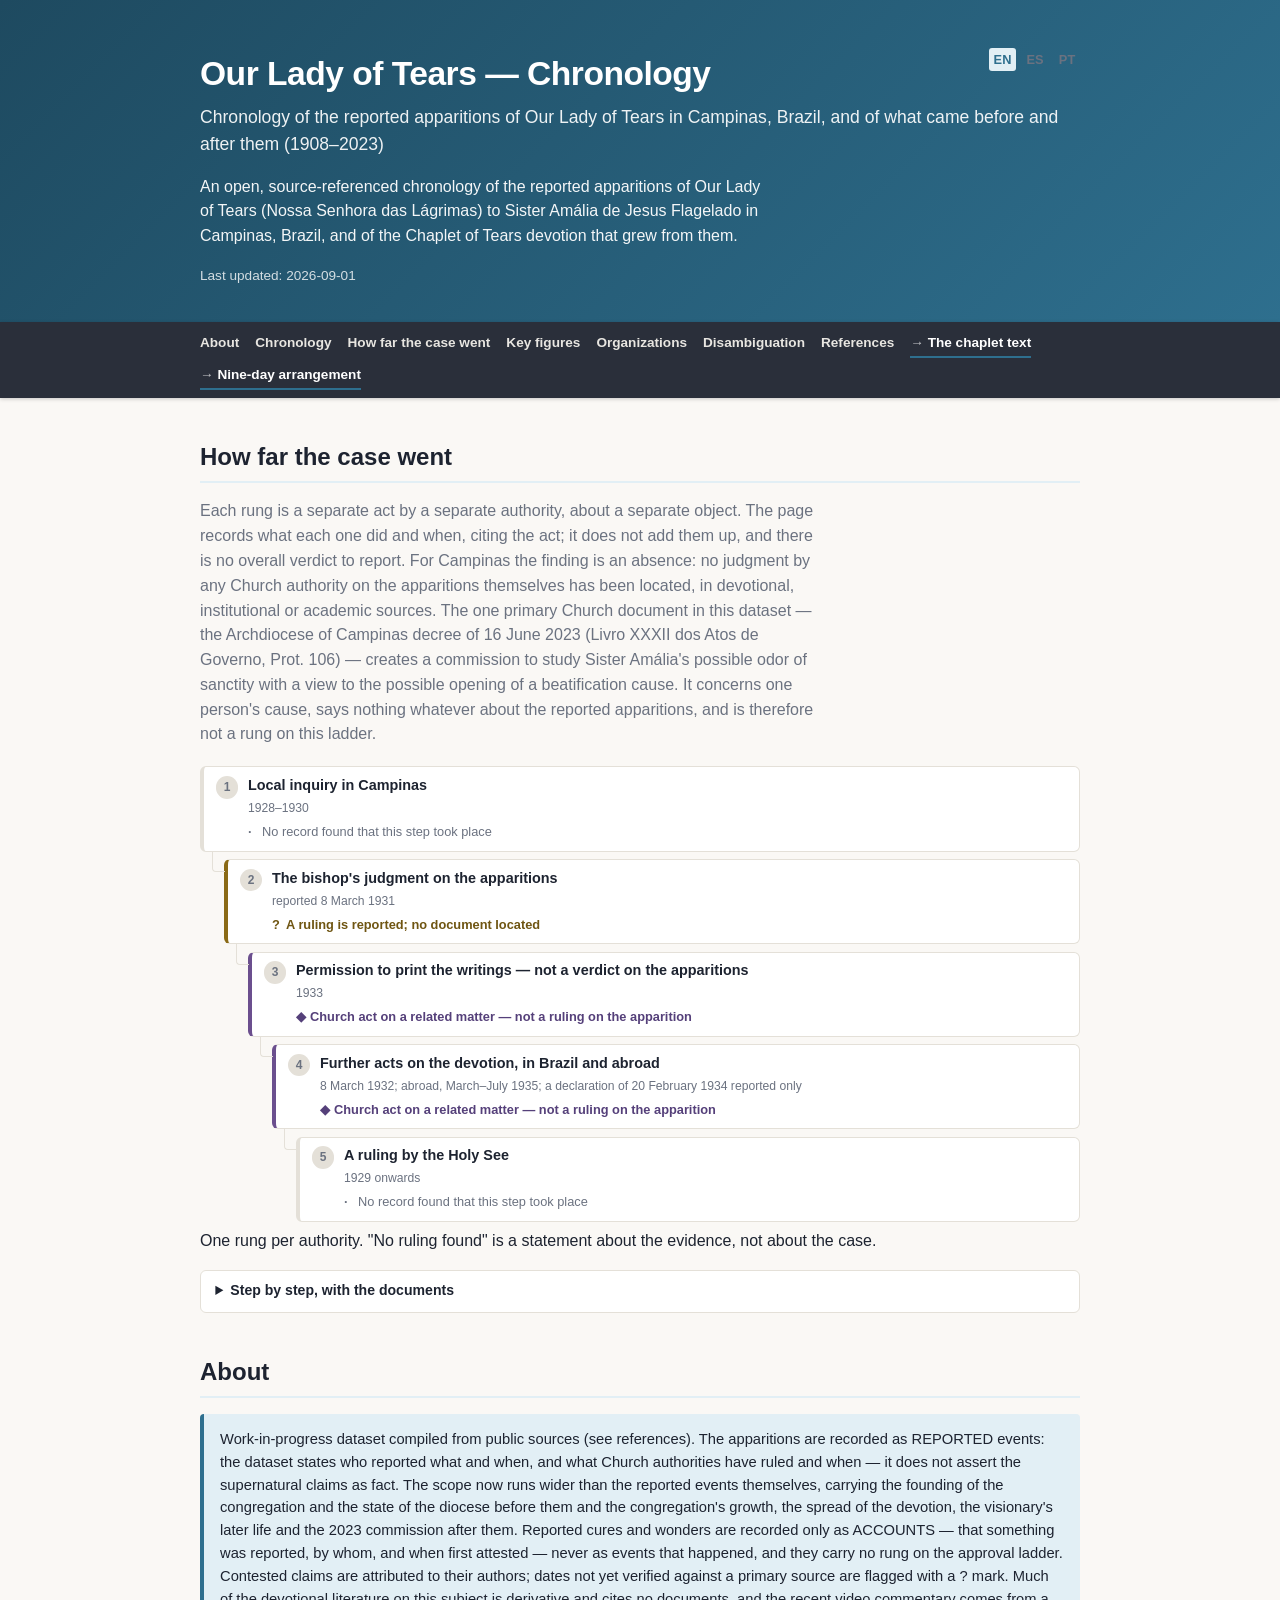
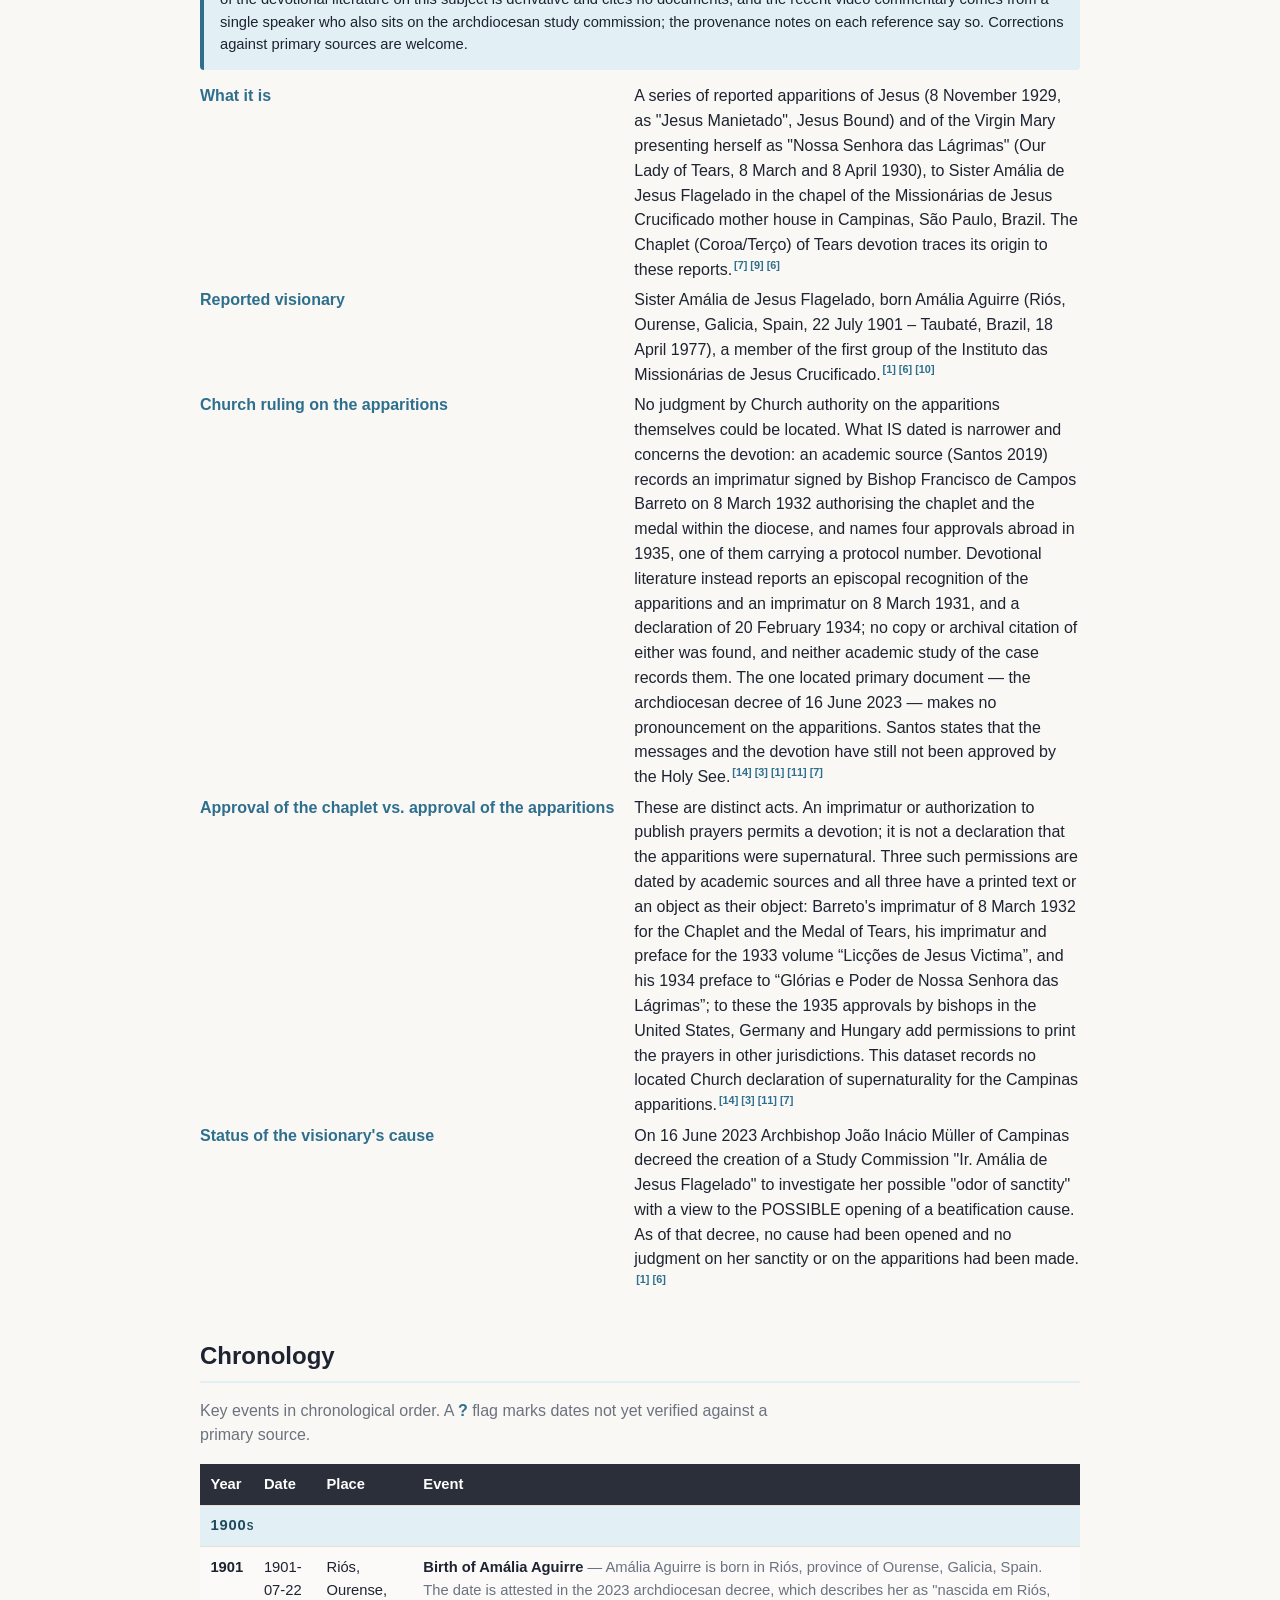
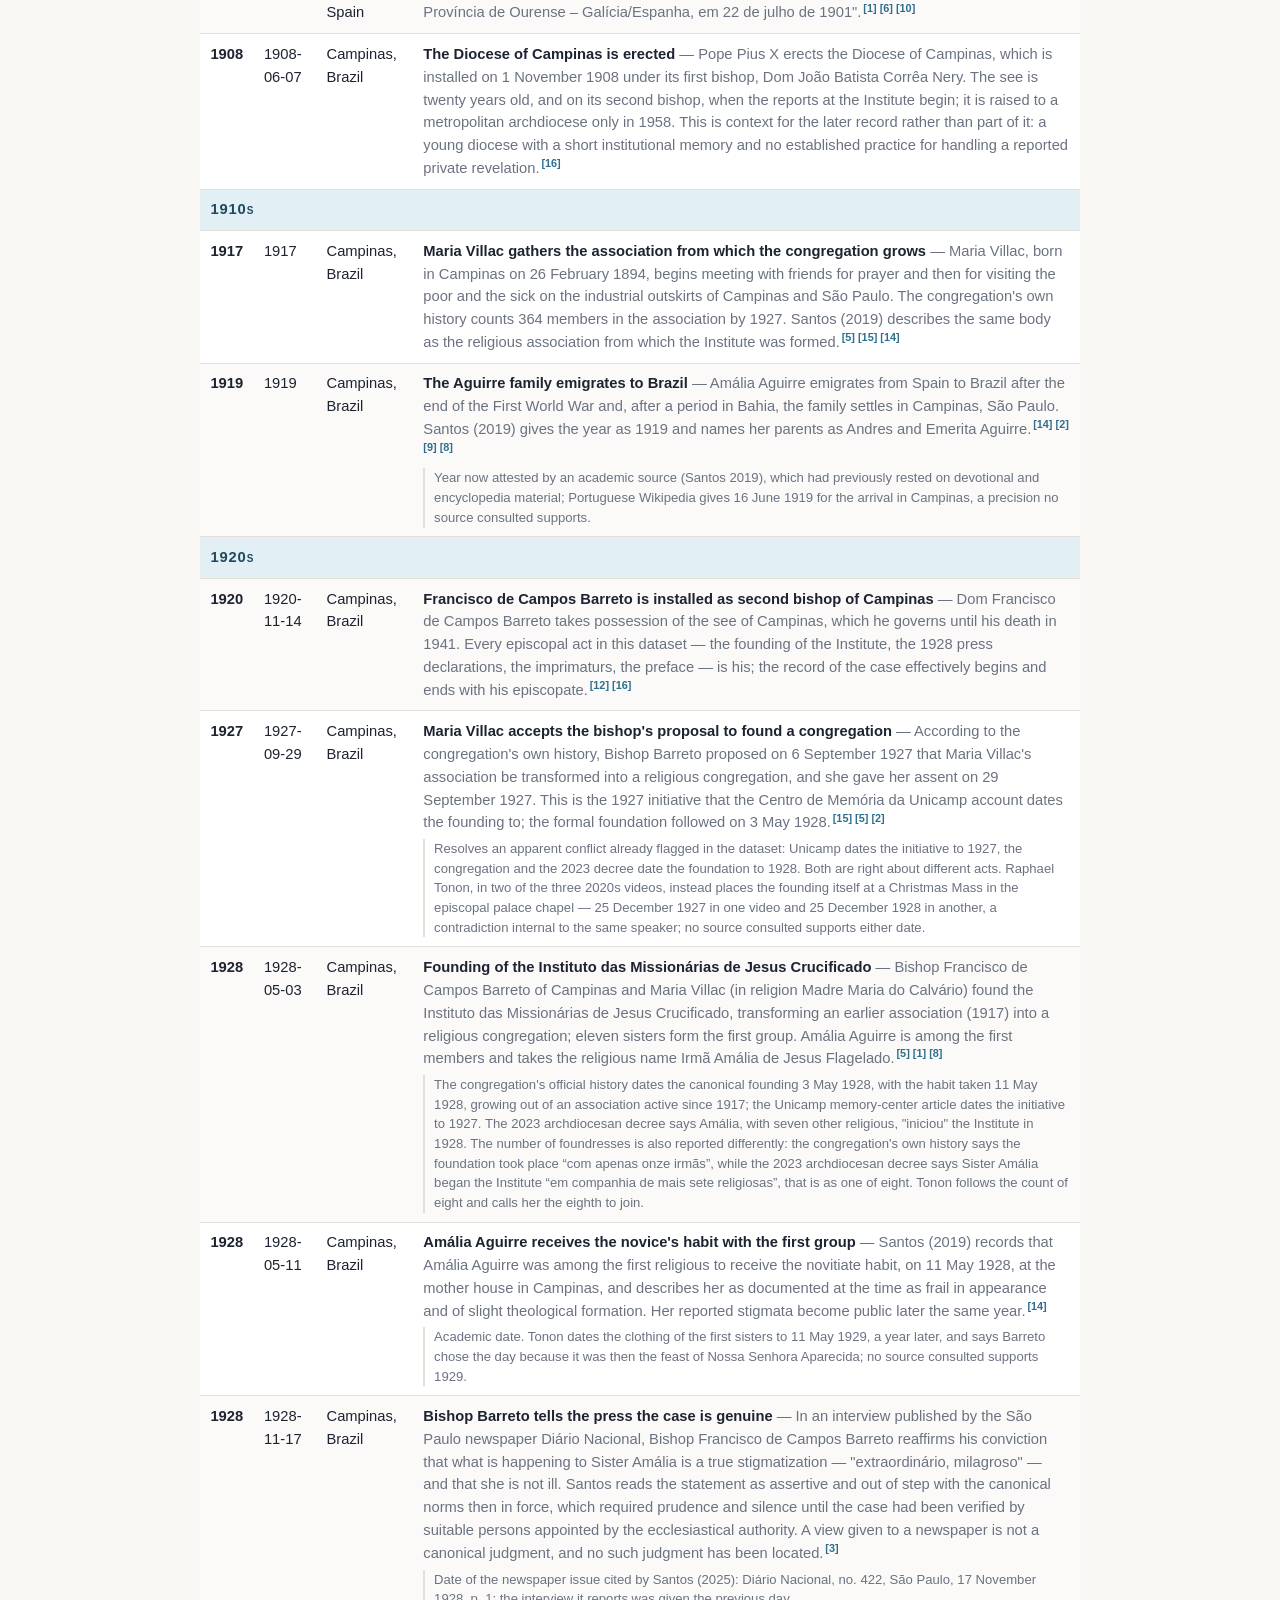
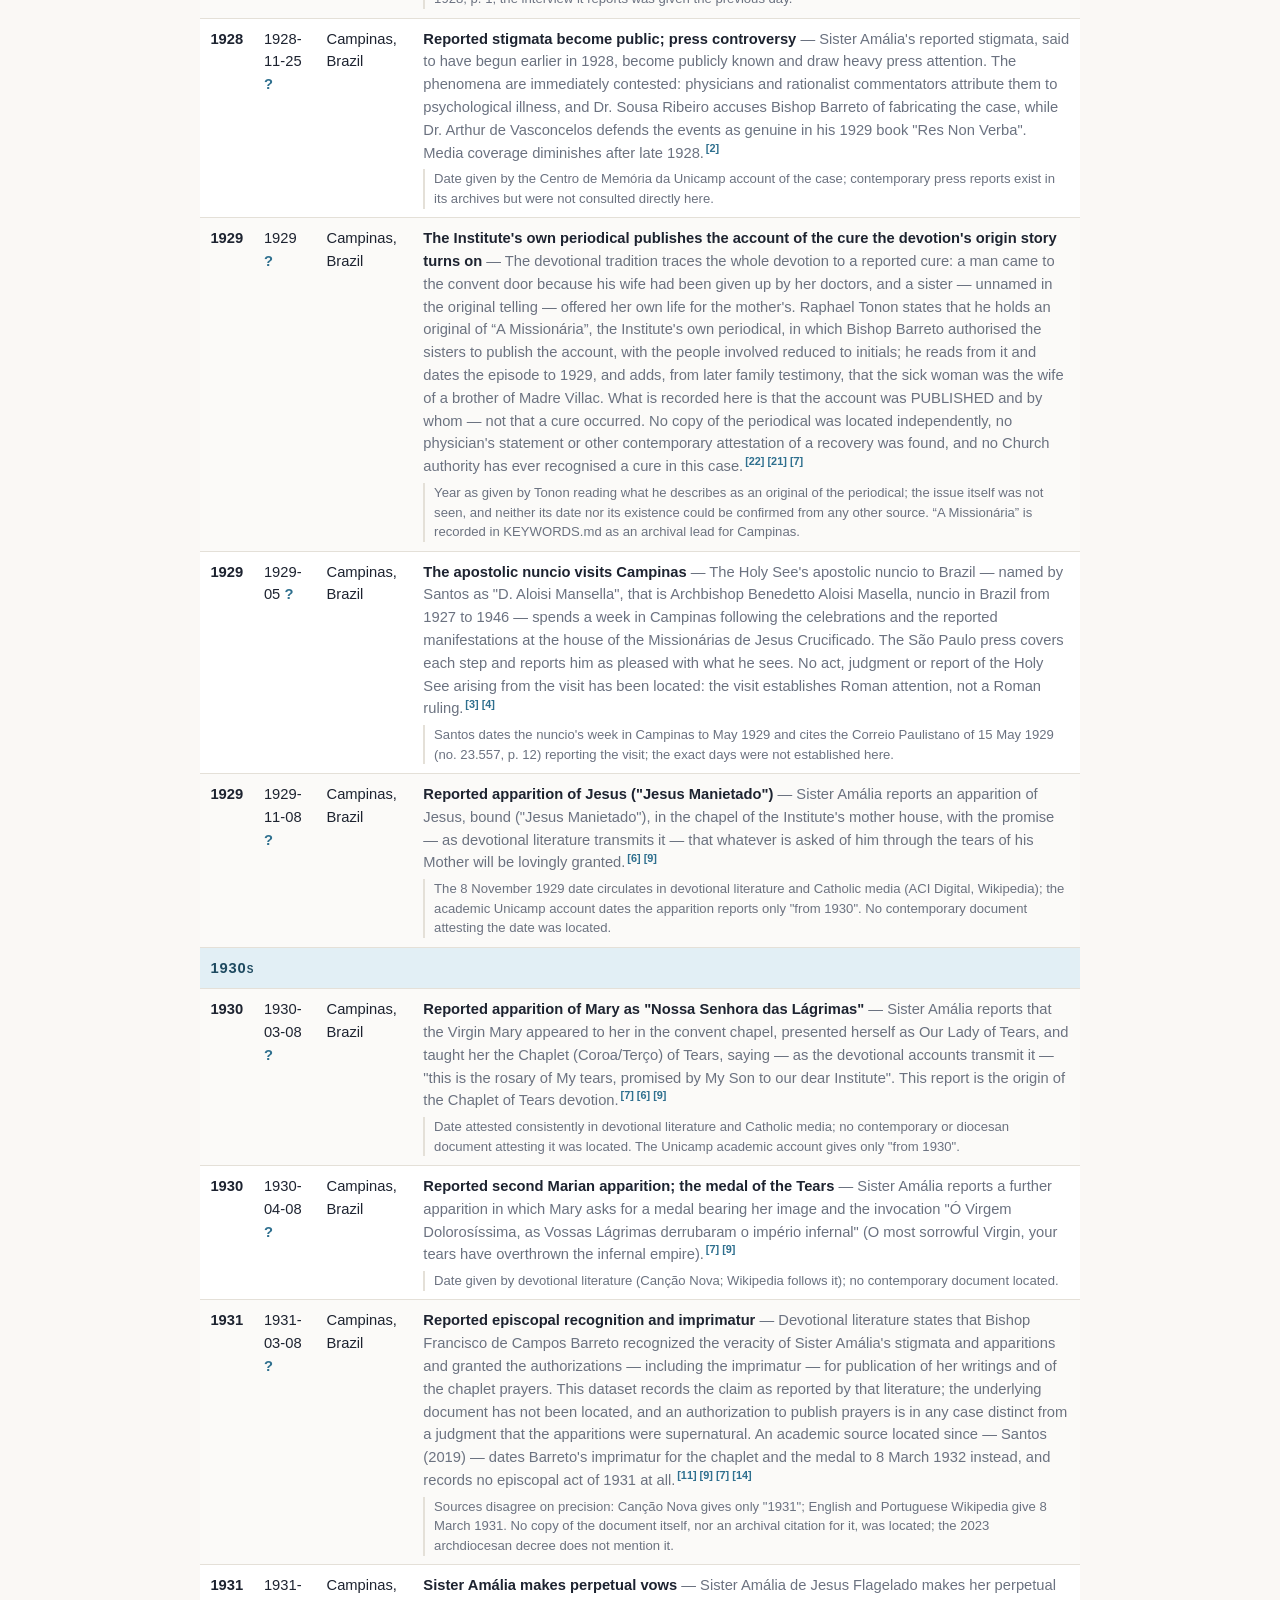
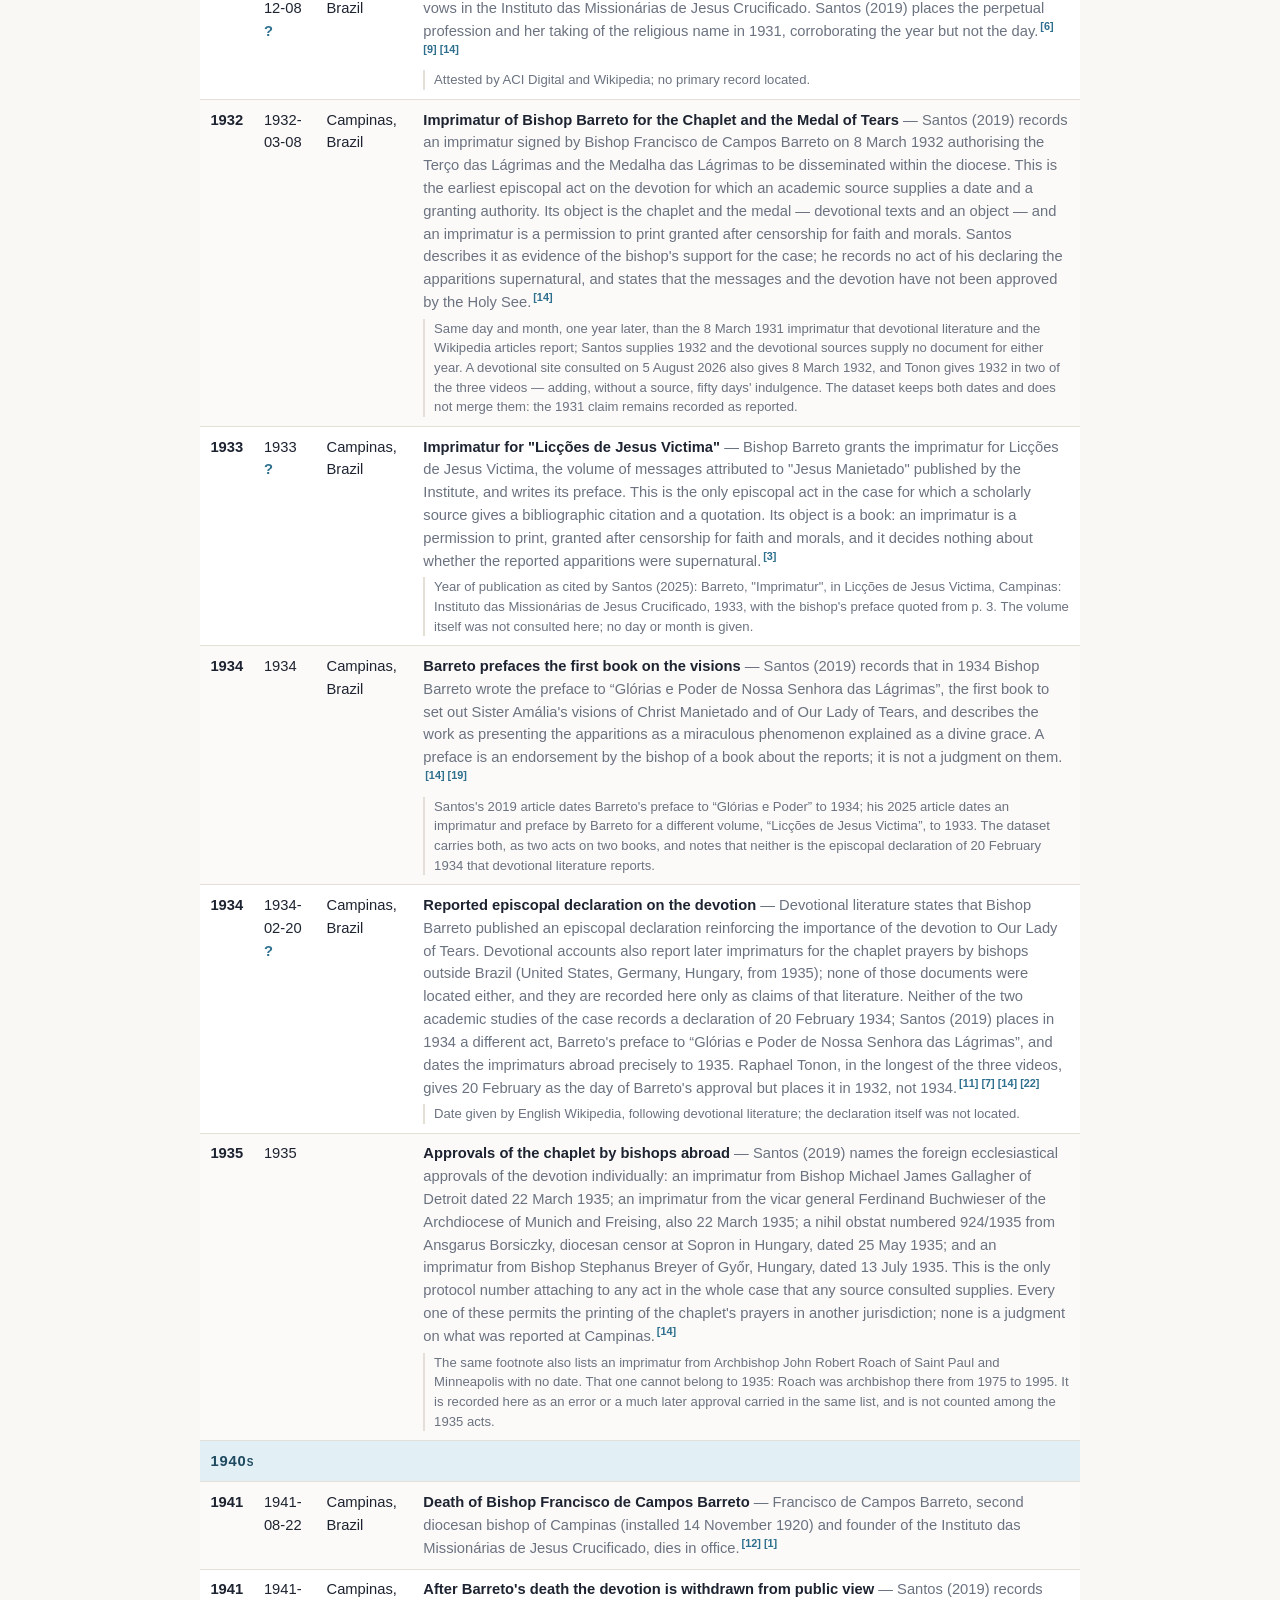
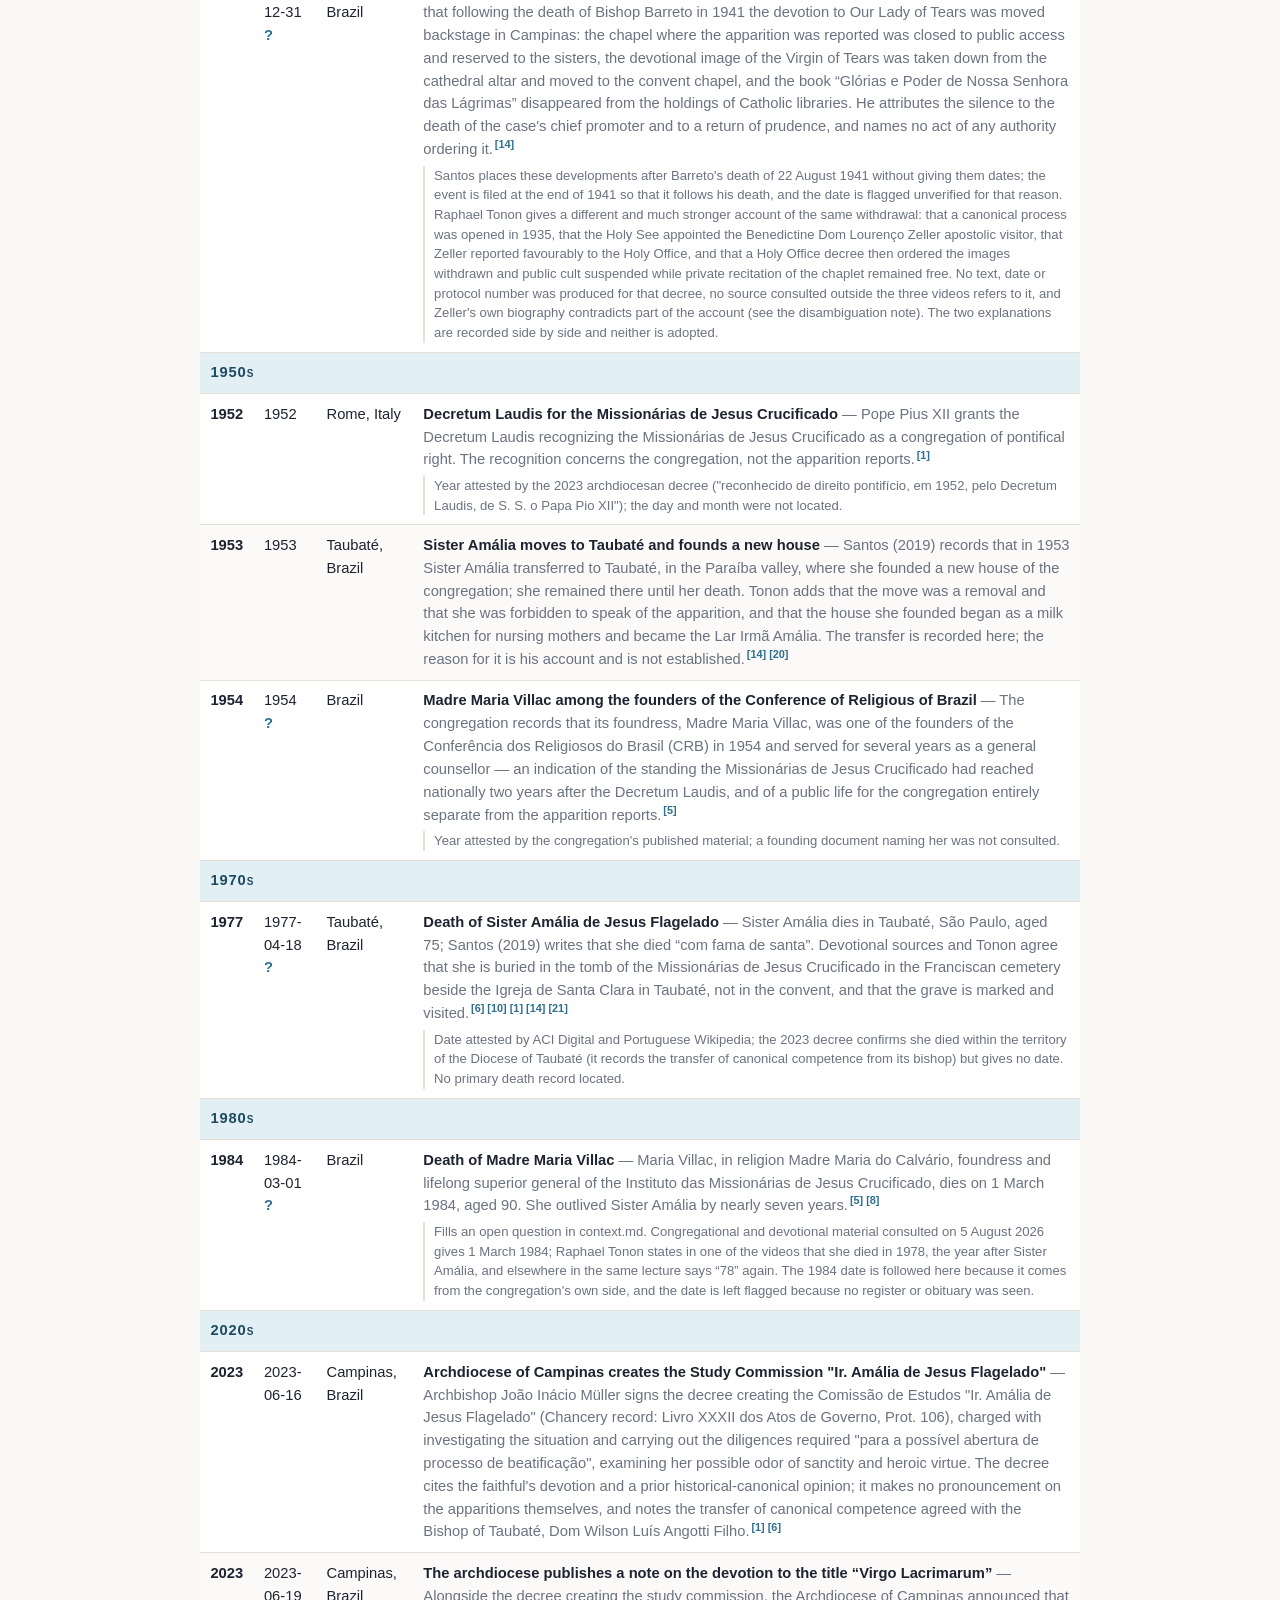
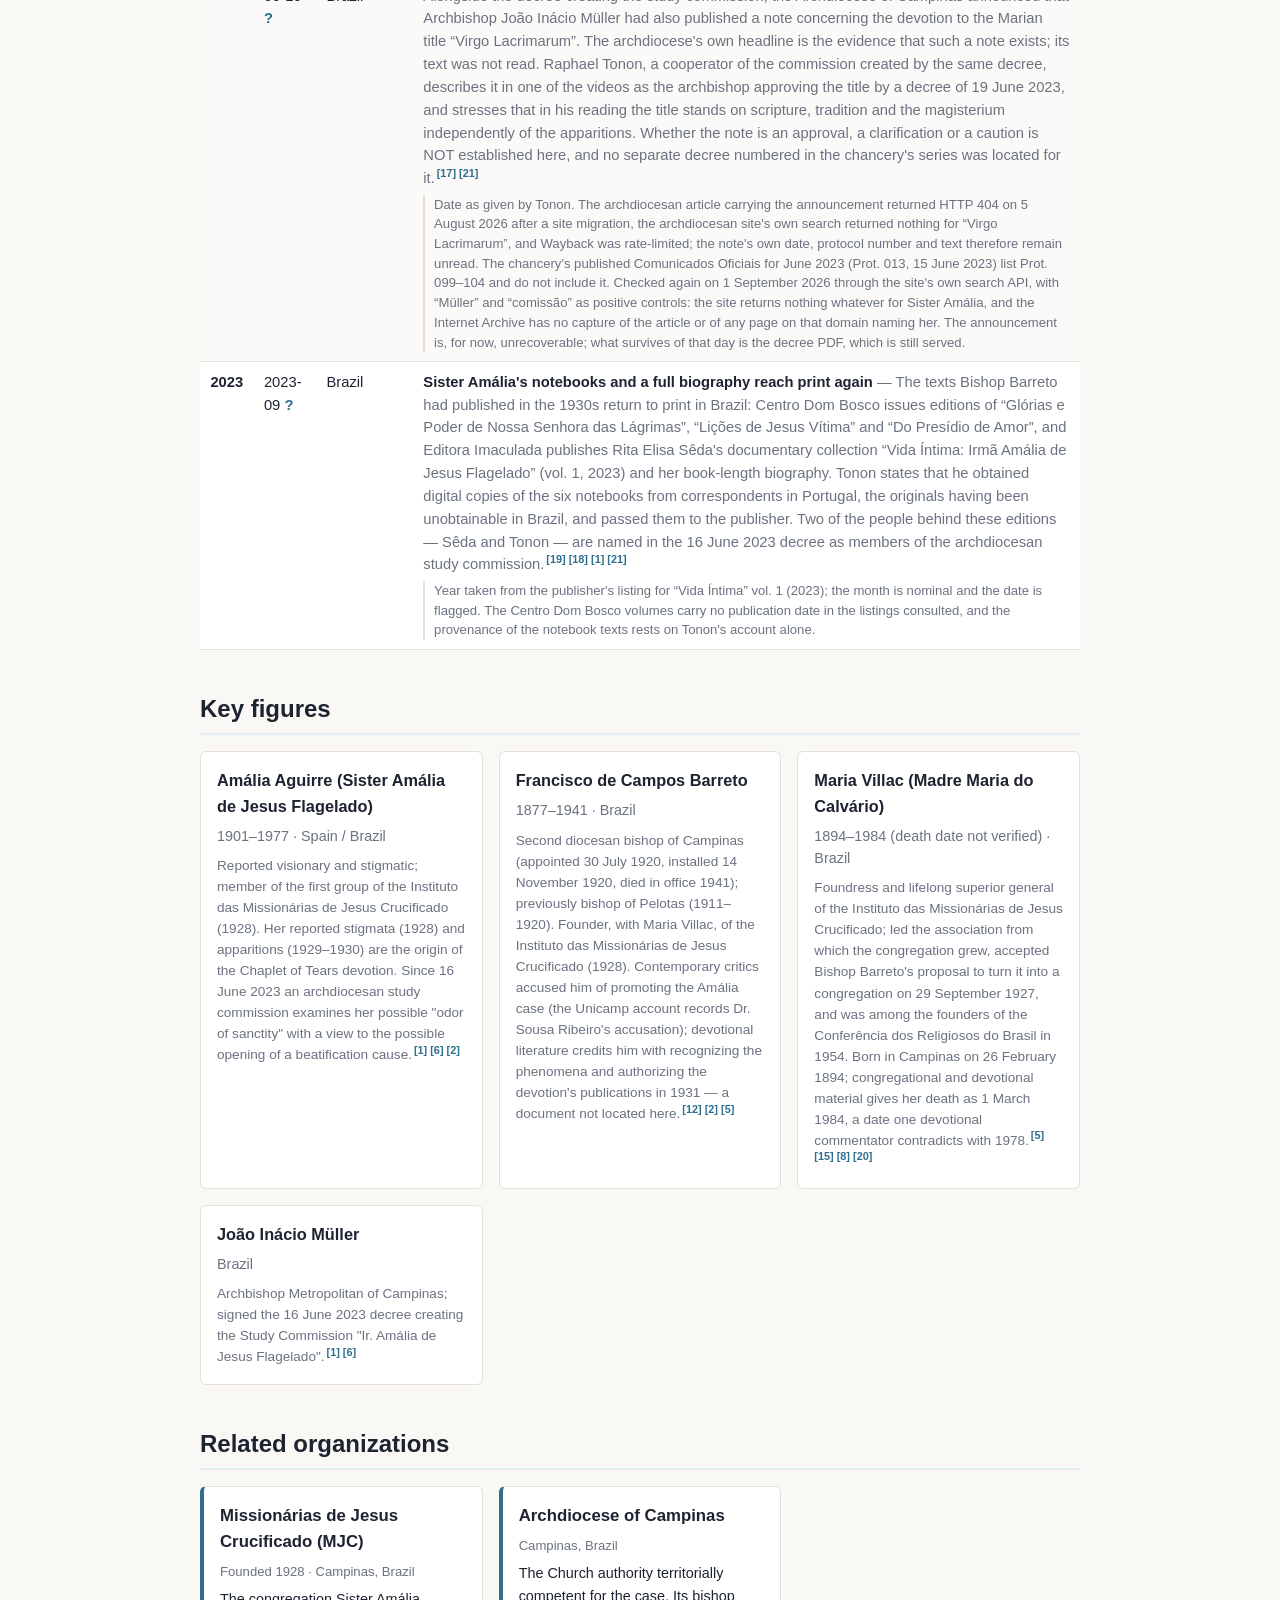
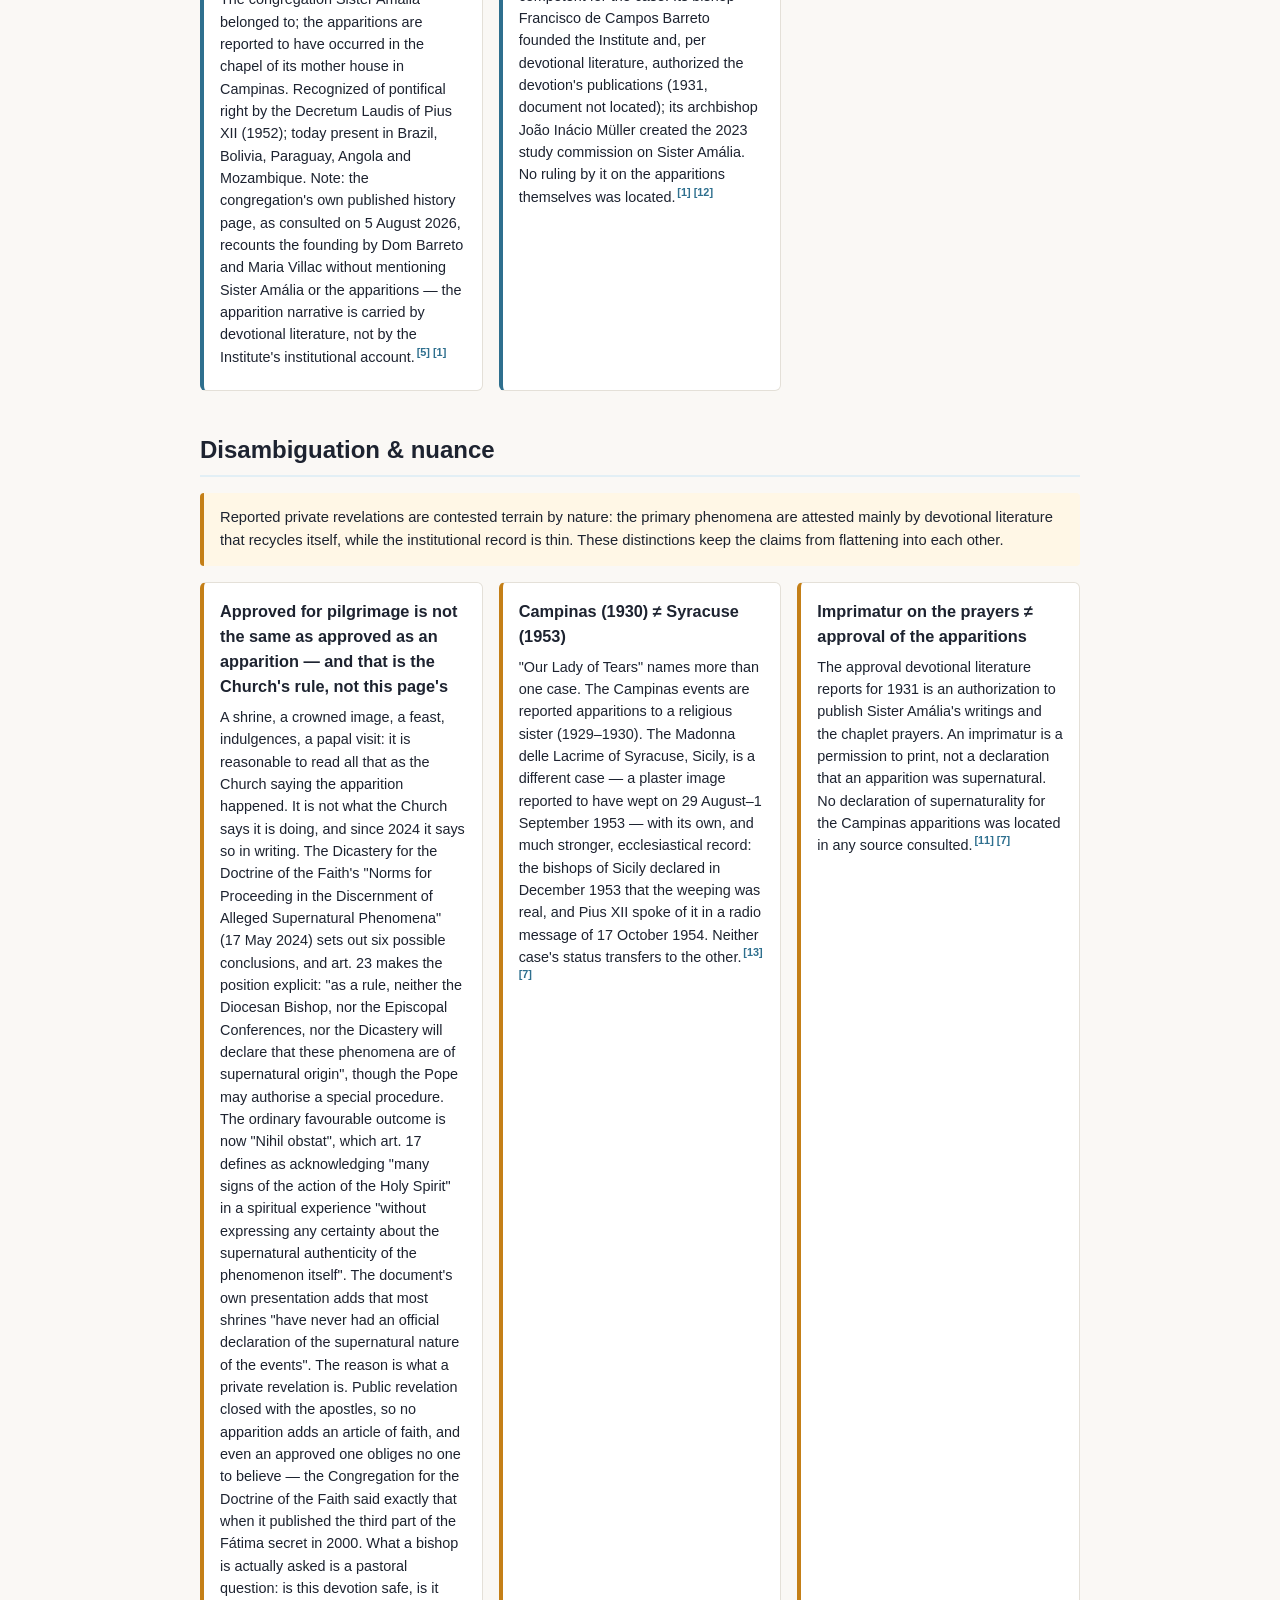
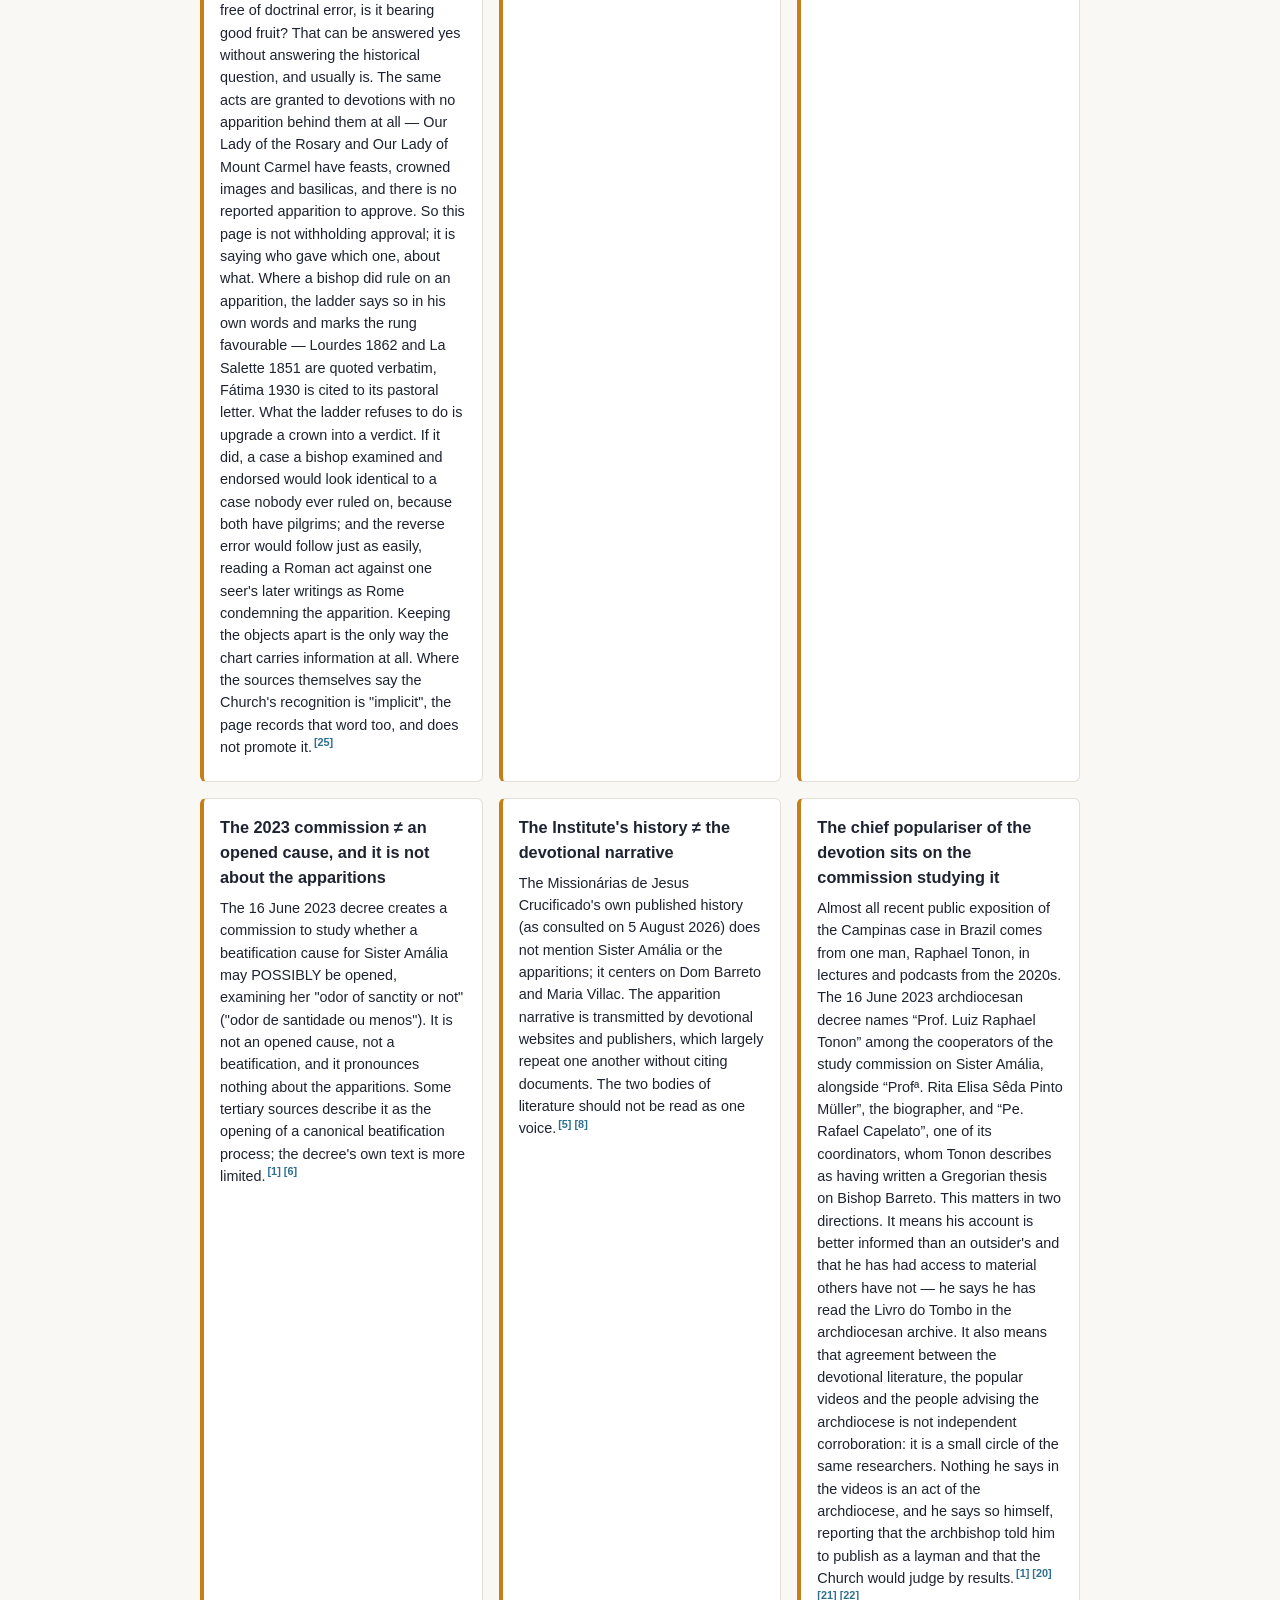
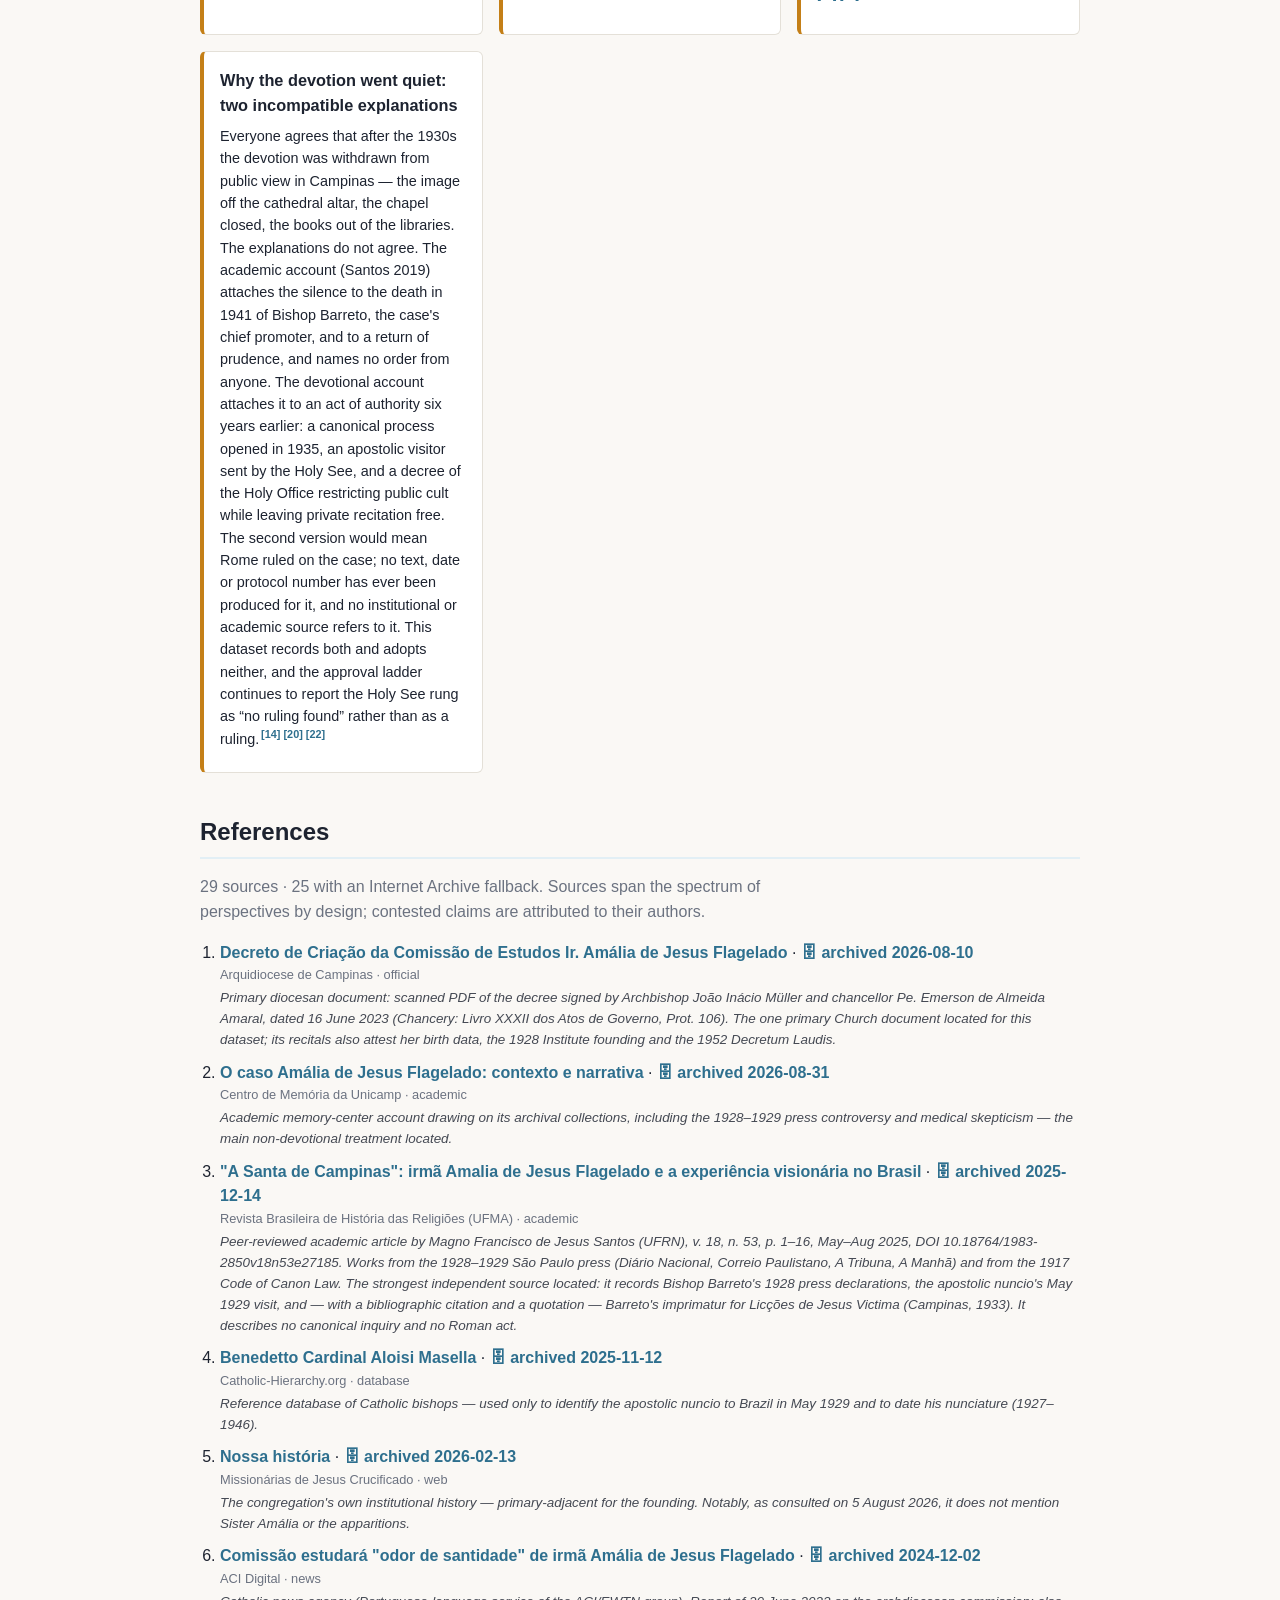
==== docs/en/index.html @ a5ec6336 "Merge remote-tracking branch 'origin/main' into claude/tears-prayer-novena-pages-sboupi" ====
<!DOCTYPE html>
<html lang="en">
<head>
  <meta charset="utf-8">
  <meta name="viewport" content="width=device-width, initial-scale=1">
  <title>Our Lady of Tears — Chronology</title>
  <meta name="description" content="An open, source-referenced chronology of the reported apparitions of Our Lady of Tears (Nossa Senhora das Lágrimas) to Sister Amália de Jesus Flagelado in Campinas, Brazil, and of the Chaplet of Tears devotion that grew from them.">
  <!-- Google tag (gtag.js) -->
  <script async src="https://www.googletagmanager.com/gtag/js?id=G-R9LV1QZHVE"></script>
  <script>
    window.dataLayer = window.dataLayer || [];
    function gtag(){dataLayer.push(arguments);}
    gtag('js', new Date());
    gtag('config', 'G-R9LV1QZHVE');
  </script>
  <link rel="stylesheet" href="../styles.css">
  <link rel="canonical" href="https://cronologia.github.io/lagrimas/en/">
  <link rel="alternate" hreflang="en" href="https://cronologia.github.io/lagrimas/en/">
  <link rel="alternate" hreflang="es" href="https://cronologia.github.io/lagrimas/es/">
  <link rel="alternate" hreflang="pt" href="https://cronologia.github.io/lagrimas/pt/">
  <link rel="alternate" hreflang="x-default" href="https://cronologia.github.io/lagrimas/">
  <meta property="og:type" content="website">
  <meta property="og:site_name" content="Our Lady of Tears — Chronology">
  <meta property="og:locale" content="en_US">
  <meta property="og:title" content="Our Lady of Tears — Chronology">
  <meta property="og:description" content="An open, source-referenced chronology of the reported apparitions of Our Lady of Tears (Nossa Senhora das Lágrimas) to Sister Amália de Jesus Flagelado in Campinas, Brazil, and of the Chaplet of Tears devotion that grew from them.">
  <meta property="og:url" content="https://cronologia.github.io/lagrimas/en/">
  <meta name="twitter:card" content="summary">
  <meta name="twitter:title" content="Our Lady of Tears — Chronology">
  <meta name="twitter:description" content="An open, source-referenced chronology of the reported apparitions of Our Lady of Tears (Nossa Senhora das Lágrimas) to Sister Amália de Jesus Flagelado in Campinas, Brazil, and of the Chaplet of Tears devotion that grew from them.">
  <script type="application/ld+json">
  {
    "@context": "https://schema.org",
    "@type": "WebSite",
    "name": "Our Lady of Tears — Chronology",
    "description": "An open, source-referenced chronology of the reported apparitions of Our Lady of Tears (Nossa Senhora das Lágrimas) to Sister Amália de Jesus Flagelado in Campinas, Brazil, and of the Chaplet of Tears devotion that grew from them.",
    "url": "https://cronologia.github.io/lagrimas/en/",
    "inLanguage": "en"
  }
  </script>
</head>
<body>
  <header class="site-header">
    <div class="wrap">
      <nav class="lang-switch" aria-label="Language"><span class="lang-current" aria-current="true">EN</span><a href="../es/" hreflang="es">ES</a><a href="../pt/" hreflang="pt">PT</a></nav>
      <h1>Our Lady of Tears — Chronology</h1>
      <p class="subtitle">Chronology of the reported apparitions of Our Lady of Tears in Campinas, Brazil, and of what came before and after them (1908–2023)</p>
      <p class="lead">An open, source-referenced chronology of the reported apparitions of Our Lady of Tears (Nossa Senhora das Lágrimas) to Sister Amália de Jesus Flagelado in Campinas, Brazil, and of the Chaplet of Tears devotion that grew from them.</p>
      <p class="updated">Last updated: 2026-09-01</p>
    </div>
  </header>

  <nav class="site-nav">
    <div class="wrap">
      <a href="#about">About</a>
      <a href="#chronology">Chronology</a>
      <a href="#approval-ladder">How far the case went</a>
      <a href="#figures">Key figures</a>
      <a href="#organizations">Organizations</a>
      <a href="#disambiguation">Disambiguation</a>
      <a href="#references">References</a>
      <a class="nav-page" href="chaplet/">The chaplet text</a>
      <a class="nav-page" href="novena/">Nine-day arrangement</a>
    </div>
  </nav>

  <main class="wrap">
    <section id="approval-ladder" class="viz">
      <h2>How far the case went</h2>
      <p class="section-intro">Each rung is a separate act by a separate authority, about a separate object. The page records what each one did and when, citing the act; it does not add them up, and there is no overall verdict to report. For Campinas the finding is an absence: no judgment by any Church authority on the apparitions themselves has been located, in devotional, institutional or academic sources. The one primary Church document in this dataset — the Archdiocese of Campinas decree of 16 June 2023 (Livro XXXII dos Atos de Governo, Prot. 106) — creates a commission to study Sister Amália&#39;s possible odor of sanctity with a view to the possible opening of a beatification cause. It concerns one person&#39;s cause, says nothing whatever about the reported apparitions, and is therefore not a rung on this ladder.</p>
      <figure class="approval-ladder">
        <div class="viz-scroll">
        <ol class="al-cascade">
          <li class="al-node al-not-found" style="--al-step:0">
            <a href="#al-rung-1" class="al-node-link">
              <span class="al-num" aria-hidden="true">1</span>
              <span class="al-node-body">
                <span class="al-node-label">Local inquiry in Campinas</span><span class="al-when">1928–1930</span>
                <span class="al-node-status"><span class="al-glyph" aria-hidden="true">·</span>No record found that this step took place</span>
              </span>
            </a>
          </li>
          <li class="al-node al-reported-undocumented" style="--al-step:1">
            <a href="#al-rung-2" class="al-node-link">
              <span class="al-num" aria-hidden="true">2</span>
              <span class="al-node-body">
                <span class="al-node-label">The bishop&#39;s judgment on the apparitions</span><span class="al-when">reported 8 March 1931</span>
                <span class="al-node-status"><span class="al-glyph" aria-hidden="true">?</span>A ruling is reported; no document located</span>
              </span>
            </a>
          </li>
          <li class="al-node al-adjacent" style="--al-step:2">
            <a href="#al-rung-3" class="al-node-link">
              <span class="al-num" aria-hidden="true">3</span>
              <span class="al-node-body">
                <span class="al-node-label">Permission to print the writings — not a verdict on the apparitions</span><span class="al-when">1933</span>
                <span class="al-node-status"><span class="al-glyph" aria-hidden="true">◆</span>Church act on a related matter — not a ruling on the apparition</span>
              </span>
            </a>
          </li>
          <li class="al-node al-adjacent" style="--al-step:3">
            <a href="#al-rung-4" class="al-node-link">
              <span class="al-num" aria-hidden="true">4</span>
              <span class="al-node-body">
                <span class="al-node-label">Further acts on the devotion, in Brazil and abroad</span><span class="al-when">8 March 1932; abroad, March–July 1935; a declaration of 20 February 1934 reported only</span>
                <span class="al-node-status"><span class="al-glyph" aria-hidden="true">◆</span>Church act on a related matter — not a ruling on the apparition</span>
              </span>
            </a>
          </li>
          <li class="al-node al-not-found" style="--al-step:4">
            <a href="#al-rung-5" class="al-node-link">
              <span class="al-num" aria-hidden="true">5</span>
              <span class="al-node-body">
                <span class="al-node-label">A ruling by the Holy See</span><span class="al-when">1929 onwards</span>
                <span class="al-node-status"><span class="al-glyph" aria-hidden="true">·</span>No record found that this step took place</span>
              </span>
            </a>
          </li>
        </ol>
        </div>
        <figcaption>One rung per authority. &quot;No ruling found&quot; is a statement about the evidence, not about the case.</figcaption>
      </figure>
      <details class="al-details">
        <summary>Step by step, with the documents</summary>
        <div class="al-tablist" hidden aria-label="How far the case went">
            <button type="button" class="al-tab" data-al-panel="al-rung-1"><span class="al-glyph" aria-hidden="true">·</span>Local inquiry in Campinas</button>
            <button type="button" class="al-tab" data-al-panel="al-rung-2"><span class="al-glyph" aria-hidden="true">?</span>The bishop&#39;s judgment on the apparitions</button>
            <button type="button" class="al-tab" data-al-panel="al-rung-3"><span class="al-glyph" aria-hidden="true">◆</span>Permission to print the writings — not a verdict on the apparitions</button>
            <button type="button" class="al-tab" data-al-panel="al-rung-4"><span class="al-glyph" aria-hidden="true">◆</span>Further acts on the devotion, in Brazil and abroad</button>
            <button type="button" class="al-tab" data-al-panel="al-rung-5"><span class="al-glyph" aria-hidden="true">·</span>A ruling by the Holy See</button>
        </div>
        <div class="al-panels">
          <section id="al-rung-1" class="al-panel al-not-found">
            <h3 class="al-panel-title">Local inquiry in Campinas <span class="al-when">1928–1930</span></h3>
            <p class="al-status"><span class="al-glyph" aria-hidden="true">·</span>No record found that this step took place</p>
<p class="al-who">Diocese of Campinas under Bishop Francisco de Campos Barreto</p><p class="al-outcome">The 1917 Code of Canon Law provided for a diocesan tribunal to examine reported miracles, and required prudence, silence, and verification by suitable persons appointed by the ecclesiastical authority before anything was published. The bishop did enforce the silence — he closed access to Sister Amália and turned journalists away — but no canonically constituted commission, tribunal or appointed investigator appears in any source consulted. The investigations the newspapers called &quot;inquéritos&quot; were run by the press, by physicians and by clergy of several denominations, not by the diocese. Santos reads Barreto&#39;s own conduct as the reverse of the canonical path: rather than notify Rome and keep silent, he became a public promoter of the events.</p><p class="al-nodoc">Searched: the recitals of the 2023 archdiocesan decree, the Archdiocese of Campinas website, the congregation&#39;s own published history (which, as consulted on 5 August 2026, does not mention Sister Amália or the apparitions at all), the Centro de Memória da Unicamp account of the case, and Santos&#39;s 2025 study, which works from the contemporary São Paulo press. None names a diocesan body charged with judging the phenomena. Any such record would sit in the acts of government held at the archdiocesan archive in Campinas (Cúria Metropolitana), which was not consulted for this dataset.</p>            <p class="al-cites"><sup class="cite"><a href="#ref-3" title="Reference 3">[3]</a> <a href="#ref-2" title="Reference 2">[2]</a> <a href="#ref-5" title="Reference 5">[5]</a></sup></p>
          </section>
          <section id="al-rung-2" class="al-panel al-reported-undocumented">
            <h3 class="al-panel-title">The bishop&#39;s judgment on the apparitions <span class="al-when">reported 8 March 1931</span></h3>
            <p class="al-status"><span class="al-glyph" aria-hidden="true">?</span>A ruling is reported; no document located</p>
<p class="al-who">Dom Francisco de Campos Barreto, bishop of Campinas 1920–1941</p><p class="al-outcome">Devotional literature, followed by the Portuguese and English Wikipedia articles, states that on 8 March 1931 Barreto recognized the veracity of Sister Amália&#39;s stigmata and apparitions. No source consulted reproduces that act, quotes it, or gives an archival reference for it, and the 2023 archdiocesan decree does not mention it. What is documented is different in kind: in November 1928 Barreto told the São Paulo press that the case was a true stigmatization and &quot;miraculous&quot;. An opinion given to a newspaper — which Santos reads as out of step with the canonical norms then in force — is not a judgment on an apparition. Since this rung was written a second study by the same historian (Santos 2019) has been located. It dates Barreto&#39;s imprimatur for the chaplet and the medal to 8 March 1932 — the same day and month as the reported act, one year later — and records nothing at all for 8 March 1931. It does not describe any act of his recognising the apparitions, on that date or on any other.</p><p class="al-nodoc">No text, protocol number or archival reference for an 8 March 1931 act was located in any source consulted, devotional, institutional or academic; the sources that carry the claim cite no document and repeat one another. It would be found, if it exists, among the acts of government of the then Diocese of Campinas, in the archdiocesan archive at the Cúria Metropolitana de Campinas, which was not consulted here. That remains true after Santos (2019): he supplies a date for the act on the DEVOTION and none for an act on the APPARITIONS, and reproduces neither. Three devotional videos recorded in the 2020s by Raphael Tonon restate an episcopal approval and add that a report by a Vatican-appointed investigator on the case was found in the Vatican Apostolic Archive; no protocol number, date or text was given for it, and it is treated here as a lead for that archive rather than as evidence. Searched again on 6 August 2026, with the bishop&#39;s name as the lead rather than the apparition&#39;s, and the result strengthens this rung instead of moving it. The claim is everywhere — devotional sites and both Wikipedias give 8 March 1931 and the formula &quot;recognized the veracity of the stigmata and the apparitions&quot; almost word for word, which is the signature of a single upstream text being copied rather than of independent attestation. Two sources that would carry the document if anyone did were checked directly: the Brazilian apostolate of the devotion, on its own dedicated page about Dom Barreto, presents him as the Institute&#39;s founding father and says nothing whatever about an approval of the apparitions; and the Missionários das Lágrimas history attributes to him testimony about the graces obtained through the Chaplet — the devotion&#39;s fruits — and no act on the apparitions. Neither omission proves the act never happened. Both mean that after three rounds of searching, the only Barreto acts anyone can date, cite or quote are acts on the devotion and its printed texts. Nothing here denies that the bishop believed the case: the rung below records that he said so in the press in 1928, gave the imprimatur for the chaplet and the medal, and wrote the preface to the 1933 volume himself. What is missing is the document, and the Livro dos Atos de Governo at the Cúria Metropolitana de Campinas is where it would be.</p>            <p class="al-cites"><sup class="cite"><a href="#ref-14" title="Reference 14">[14]</a> <a href="#ref-11" title="Reference 11">[11]</a> <a href="#ref-9" title="Reference 9">[9]</a> <a href="#ref-7" title="Reference 7">[7]</a> <a href="#ref-3" title="Reference 3">[3]</a> <a href="#ref-20" title="Reference 20">[20]</a> <a href="#ref-23" title="Reference 23">[23]</a> <a href="#ref-24" title="Reference 24">[24]</a></sup></p>
          </section>
          <section id="al-rung-3" class="al-panel al-adjacent">
            <h3 class="al-panel-title">Permission to print the writings — not a verdict on the apparitions <span class="al-when">1933</span></h3>
            <p class="al-status"><span class="al-glyph" aria-hidden="true">◆</span>Church act on a related matter — not a ruling on the apparition</p>
<p class="al-who">Dom Francisco de Campos Barreto</p><p class="al-outcome">Barreto granted the imprimatur for Licções de Jesus Victima, the volume of messages attributed to &quot;Jesus Manietado&quot; published by the Institute in Campinas in 1933, and wrote its preface. This is the only episcopal act in the case for which a scholarly source supplies a bibliographic citation and a quotation. Its object is a book. An imprimatur is a permission to print, granted after censorship for faith and morals; it settles nothing about whether the reported apparitions were supernatural, which is why it stands here as an act on a related matter and not as a verdict on the rung before it.</p>            <p class="al-cites"><sup class="cite"><a href="#ref-3" title="Reference 3">[3]</a></sup></p>
          </section>
          <section id="al-rung-4" class="al-panel al-adjacent">
            <h3 class="al-panel-title">Further acts on the devotion, in Brazil and abroad <span class="al-when">8 March 1932; abroad, March–July 1935; a declaration of 20 February 1934 reported only</span></h3>
            <p class="al-status"><span class="al-glyph" aria-hidden="true">◆</span>Church act on a related matter — not a ruling on the apparition</p>
<p class="al-who">Bishop Barreto; unnamed bishops in the United States, Germany and Hungary</p><p class="al-outcome">Devotional literature also reports an imprimatur of 8 March 1931 covering the chaplet prayers, an episcopal declaration of 20 February 1934 in which Barreto reinforced the importance of the devotion to Our Lady of Tears, and further imprimaturs for the chaplet granted by bishops abroad from 1935. Every one of these concerns the devotion and its printed texts rather than the apparitions, so even if all were produced tomorrow they would leave the rung above unanswered. Santos (2019) now dates and attributes several of these: he gives 8 March 1932, not 1931, for the Brazilian imprimatur on the chaplet and the medal, and names the approvals abroad individually — Detroit under Bishop Michael James Gallagher and Munich-Freising under vicar general Ferdinand Buchwieser, both 22 March 1935; a nihil obstat numbered 924/1935 from the diocesan censor at Sopron, 25 May 1935; and Győr under Bishop Stephanus Breyer, 13 July 1935. He records no act of 20 February 1934.</p><p class="al-nodoc">None of these texts has been produced by any source consulted. What changed with Santos (2019) is that they are no longer bare assertions: an academic footnote supplies dates, granting authorities, sees and — for Sopron — the only protocol number attaching to any act in this case that any source gives. The acts themselves are still unseen, so what is recorded here is an attested act rather than a reproduced one; the evidence behind this rung is nevertheless materially stronger than behind the rung above it, and the reported declaration of 20 February 1934 remains unattested by anything. The Brazilian act would be in the archdiocesan archive at the Cúria Metropolitana de Campinas, whose Livro do Tombo a devotional researcher states he has consulted; the foreign ones in the chanceries of Detroit, Munich and Freising, Sopron and Győr.</p>            <p class="al-cites"><sup class="cite"><a href="#ref-14" title="Reference 14">[14]</a> <a href="#ref-11" title="Reference 11">[11]</a> <a href="#ref-7" title="Reference 7">[7]</a></sup></p>
          </section>
          <section id="al-rung-5" class="al-panel al-not-found">
            <h3 class="al-panel-title">A ruling by the Holy See <span class="al-when">1929 onwards</span></h3>
            <p class="al-status"><span class="al-glyph" aria-hidden="true">·</span>No record found that this step took place</p>
<p class="al-who">Roman Curia; apostolic nunciature to Brazil</p><p class="al-outcome">Rome was not absent from the case. In May 1929 the apostolic nuncio to Brazil, Benedetto Aloisi Masella, spent a week in Campinas following the celebrations and the reported manifestations at the Institute, with the São Paulo press covering each step and describing him as pleased with what he saw. But a visit is not an act: no decree, rescript, response or report of the Holy See or of any Roman dicastery on the Campinas apparitions has been located, and no source consulted refers to one. Santos (2019) states flatly that the messages and the devotion have not been approved by the Holy See. Against that, the three devotional videos added to this dataset do assert Roman action: that Pius XI appointed an investigator, that a canonical process was opened in 1935 with the Benedictine Dom Lourenço Zeller as apostolic visitor, that Zeller reported favourably, and that a decree of the Holy Office then ordered the images withdrawn and public cult suspended. That is an assertion of a restrictive Roman act, not a favourable one, and it is undocumented in every particular.</p><p class="al-nodoc">This rung is &quot;no ruling found&quot;, not &quot;the case never went to Rome&quot;, and the distinction is the point. Recording it as &quot;did not reach&quot; would require positive evidence that the case was never referred, and there is none: the nuncio&#39;s 1929 visit shows Roman attention, while the claim that Barreto skipped the expected notification to the Holy See rests on a contemporary priest&#39;s criticism in the press and on Santos&#39;s reading of it, not on a document. Searched: every source in this dataset, the Archdiocese of Campinas website, Catholic media coverage of the 2023 commission, and open web searches for any Holy See or Doctrine of the Faith act on the Campinas case. The Acta Apostolicae Sedis of the 1930s and the nunciature&#39;s own files were not consulted, and either could still hold something. One qualification has been added since: three devotional videos now cited in this dataset DO refer to Roman acts — an appointment by Pius XI, a 1935 apostolic visitation and a decree of the Holy Office — without a date, a protocol number or a text for any of them, and no institutional or academic source consulted mentions any of the three. The person named is real and partly checks out: Dom Lourenço Zeller OSB (Riedlingen 1873 – Belém 1945) was a German-born Benedictine in Brazil, appointed titular bishop of Dorylæum by Pius XI on 7 January 1939 and buried at the monastery in Rio de Janeiro. His role in this case is what is unattested — and the videos misdate his episcopal appointment to 1945 and call him abbot of Rio, which he never was. These remain leads for the Vatican Apostolic Archive and the Campinas curia.</p>            <p class="al-cites"><sup class="cite"><a href="#ref-14" title="Reference 14">[14]</a> <a href="#ref-3" title="Reference 3">[3]</a> <a href="#ref-4" title="Reference 4">[4]</a> <a href="#ref-20" title="Reference 20">[20]</a> <a href="#ref-22" title="Reference 22">[22]</a></sup></p>
          </section>
        </div>
      </details>
      <script>(function () {
        var s = document.currentScript.closest('section');
        var det = s.querySelector('.al-details');
        var list = s.querySelector('.al-tablist');
        var tabs = [].slice.call(s.querySelectorAll('.al-tab'));
        var panels = [].slice.call(s.querySelectorAll('.al-panel'));
        if (!det || !tabs.length || tabs.length !== panels.length) return;
        list.hidden = false;
        list.setAttribute('role', 'tablist');
        function select(id, focus) {
          tabs.forEach(function (b, i) {
            var on = b.getAttribute('data-al-panel') === id;
            b.setAttribute('aria-selected', on ? 'true' : 'false');
            b.setAttribute('tabindex', on ? '0' : '-1');
            panels[i].hidden = !on;
            if (on && focus) b.focus();
          });
        }
        tabs.forEach(function (b, i) {
          b.setAttribute('role', 'tab');
          b.id = b.getAttribute('data-al-panel') + '-tab';
          panels[i].setAttribute('role', 'tabpanel');
          panels[i].setAttribute('aria-labelledby', b.id);
          panels[i].tabIndex = 0;
          b.addEventListener('click', function () { select(b.getAttribute('data-al-panel'), false); });
          b.addEventListener('keydown', function (e) {
            var d = e.key === 'ArrowRight' ? 1 : e.key === 'ArrowLeft' ? -1 : 0;
            if (!d) return;
            e.preventDefault();
            var n = (i + d + tabs.length) % tabs.length;
            select(tabs[n].getAttribute('data-al-panel'), true);
          });
        });
        // A cascade node opens the disclosure and selects its panel, instead of
        // jumping the page to a fragment inside a collapsed <details>.
        [].slice.call(s.querySelectorAll('.al-node-link')).forEach(function (a) {
          a.addEventListener('click', function (e) {
            e.preventDefault();
            det.open = true;
            select(a.getAttribute('href').slice(1), true);
          });
        });
        select(tabs[0].getAttribute('data-al-panel'), false);
      })();</script>
    </section>

    <section id="about">
      <h2>About</h2>
      <p class="notice">Work-in-progress dataset compiled from public sources (see references). The apparitions are recorded as REPORTED events: the dataset states who reported what and when, and what Church authorities have ruled and when — it does not assert the supernatural claims as fact. The scope now runs wider than the reported events themselves, carrying the founding of the congregation and the state of the diocese before them and the congregation&#39;s growth, the spread of the devotion, the visionary&#39;s later life and the 2023 commission after them. Reported cures and wonders are recorded only as ACCOUNTS — that something was reported, by whom, and when first attested — never as events that happened, and they carry no rung on the approval ladder. Contested claims are attributed to their authors; dates not yet verified against a primary source are flagged with a ? mark. Much of the devotional literature on this subject is derivative and cites no documents, and the recent video commentary comes from a single speaker who also sits on the archdiocesan study commission; the provenance notes on each reference say so. Corrections against primary sources are welcome.</p>
      <dl class="facts">
        <dt>What it is</dt>
        <dd>A series of reported apparitions of Jesus (8 November 1929, as &quot;Jesus Manietado&quot;, Jesus Bound) and of the Virgin Mary presenting herself as &quot;Nossa Senhora das Lágrimas&quot; (Our Lady of Tears, 8 March and 8 April 1930), to Sister Amália de Jesus Flagelado in the chapel of the Missionárias de Jesus Crucificado mother house in Campinas, São Paulo, Brazil. The Chaplet (Coroa/Terço) of Tears devotion traces its origin to these reports.<sup class="cite"><a href="#ref-7" title="Reference 7">[7]</a> <a href="#ref-9" title="Reference 9">[9]</a> <a href="#ref-6" title="Reference 6">[6]</a></sup></dd>
        <dt>Reported visionary</dt>
        <dd>Sister Amália de Jesus Flagelado, born Amália Aguirre (Riós, Ourense, Galicia, Spain, 22 July 1901 – Taubaté, Brazil, 18 April 1977), a member of the first group of the Instituto das Missionárias de Jesus Crucificado.<sup class="cite"><a href="#ref-1" title="Reference 1">[1]</a> <a href="#ref-6" title="Reference 6">[6]</a> <a href="#ref-10" title="Reference 10">[10]</a></sup></dd>
        <dt>Church ruling on the apparitions</dt>
        <dd>No judgment by Church authority on the apparitions themselves could be located. What IS dated is narrower and concerns the devotion: an academic source (Santos 2019) records an imprimatur signed by Bishop Francisco de Campos Barreto on 8 March 1932 authorising the chaplet and the medal within the diocese, and names four approvals abroad in 1935, one of them carrying a protocol number. Devotional literature instead reports an episcopal recognition of the apparitions and an imprimatur on 8 March 1931, and a declaration of 20 February 1934; no copy or archival citation of either was found, and neither academic study of the case records them. The one located primary document — the archdiocesan decree of 16 June 2023 — makes no pronouncement on the apparitions. Santos states that the messages and the devotion have still not been approved by the Holy See.<sup class="cite"><a href="#ref-14" title="Reference 14">[14]</a> <a href="#ref-3" title="Reference 3">[3]</a> <a href="#ref-1" title="Reference 1">[1]</a> <a href="#ref-11" title="Reference 11">[11]</a> <a href="#ref-7" title="Reference 7">[7]</a></sup></dd>
        <dt>Approval of the chaplet vs. approval of the apparitions</dt>
        <dd>These are distinct acts. An imprimatur or authorization to publish prayers permits a devotion; it is not a declaration that the apparitions were supernatural. Three such permissions are dated by academic sources and all three have a printed text or an object as their object: Barreto&#39;s imprimatur of 8 March 1932 for the Chaplet and the Medal of Tears, his imprimatur and preface for the 1933 volume “Licções de Jesus Victima”, and his 1934 preface to “Glórias e Poder de Nossa Senhora das Lágrimas”; to these the 1935 approvals by bishops in the United States, Germany and Hungary add permissions to print the prayers in other jurisdictions. This dataset records no located Church declaration of supernaturality for the Campinas apparitions.<sup class="cite"><a href="#ref-14" title="Reference 14">[14]</a> <a href="#ref-3" title="Reference 3">[3]</a> <a href="#ref-11" title="Reference 11">[11]</a> <a href="#ref-7" title="Reference 7">[7]</a></sup></dd>
        <dt>Status of the visionary&#39;s cause</dt>
        <dd>On 16 June 2023 Archbishop João Inácio Müller of Campinas decreed the creation of a Study Commission &quot;Ir. Amália de Jesus Flagelado&quot; to investigate her possible &quot;odor of sanctity&quot; with a view to the POSSIBLE opening of a beatification cause. As of that decree, no cause had been opened and no judgment on her sanctity or on the apparitions had been made.<sup class="cite"><a href="#ref-1" title="Reference 1">[1]</a> <a href="#ref-6" title="Reference 6">[6]</a></sup></dd>
      </dl>
    </section>

    <section id="chronology">
      <h2>Chronology</h2>
      <p class="section-intro">Key events in chronological order. A <span class="flag">?</span> flag marks
      dates not yet verified against a primary source.</p>
      <div class="table-scroll">
      <table class="meetings">
        <thead>
          <tr><th>Year</th><th>Date</th><th>Place</th><th>Event</th></tr>
        </thead>
        <tbody>
        <tr class="decade-row" id="decade-1900"><th colspan="4">1900s</th></tr>
        <tr>
          <td class="year">1901</td>
          <td>1901-07-22</td>
          <td>Riós, Ourense, Spain</td>
          <td><strong>Birth of Amália Aguirre</strong> <span class="muted">— Amália Aguirre is born in Riós, province of Ourense, Galicia, Spain. The date is attested in the 2023 archdiocesan decree, which describes her as &quot;nascida em Riós, Província de Ourense – Galícia/Espanha, em 22 de julho de 1901&quot;.</span><sup class="cite"><a href="#ref-1" title="Reference 1">[1]</a> <a href="#ref-6" title="Reference 6">[6]</a> <a href="#ref-10" title="Reference 10">[10]</a></sup></td>
        </tr>
        <tr>
          <td class="year">1908</td>
          <td>1908-06-07</td>
          <td>Campinas, Brazil</td>
          <td><strong>The Diocese of Campinas is erected</strong> <span class="muted">— Pope Pius X erects the Diocese of Campinas, which is installed on 1 November 1908 under its first bishop, Dom João Batista Corrêa Nery. The see is twenty years old, and on its second bishop, when the reports at the Institute begin; it is raised to a metropolitan archdiocese only in 1958. This is context for the later record rather than part of it: a young diocese with a short institutional memory and no established practice for handling a reported private revelation.</span><sup class="cite"><a href="#ref-16" title="Reference 16">[16]</a></sup></td>
        </tr>
        <tr class="decade-row" id="decade-1910"><th colspan="4">1910s</th></tr>
        <tr>
          <td class="year">1917</td>
          <td>1917</td>
          <td>Campinas, Brazil</td>
          <td><strong>Maria Villac gathers the association from which the congregation grows</strong> <span class="muted">— Maria Villac, born in Campinas on 26 February 1894, begins meeting with friends for prayer and then for visiting the poor and the sick on the industrial outskirts of Campinas and São Paulo. The congregation&#39;s own history counts 364 members in the association by 1927. Santos (2019) describes the same body as the religious association from which the Institute was formed.</span><sup class="cite"><a href="#ref-5" title="Reference 5">[5]</a> <a href="#ref-15" title="Reference 15">[15]</a> <a href="#ref-14" title="Reference 14">[14]</a></sup></td>
        </tr>
        <tr>
          <td class="year">1919</td>
          <td>1919</td>
          <td>Campinas, Brazil</td>
          <td><strong>The Aguirre family emigrates to Brazil</strong> <span class="muted">— Amália Aguirre emigrates from Spain to Brazil after the end of the First World War and, after a period in Bahia, the family settles in Campinas, São Paulo. Santos (2019) gives the year as 1919 and names her parents as Andres and Emerita Aguirre.</span><sup class="cite"><a href="#ref-14" title="Reference 14">[14]</a> <a href="#ref-2" title="Reference 2">[2]</a> <a href="#ref-9" title="Reference 9">[9]</a> <a href="#ref-8" title="Reference 8">[8]</a></sup><span class="date-note">Year now attested by an academic source (Santos 2019), which had previously rested on devotional and encyclopedia material; Portuguese Wikipedia gives 16 June 1919 for the arrival in Campinas, a precision no source consulted supports.</span></td>
        </tr>
        <tr class="decade-row" id="decade-1920"><th colspan="4">1920s</th></tr>
        <tr>
          <td class="year">1920</td>
          <td>1920-11-14</td>
          <td>Campinas, Brazil</td>
          <td><strong>Francisco de Campos Barreto is installed as second bishop of Campinas</strong> <span class="muted">— Dom Francisco de Campos Barreto takes possession of the see of Campinas, which he governs until his death in 1941. Every episcopal act in this dataset — the founding of the Institute, the 1928 press declarations, the imprimaturs, the preface — is his; the record of the case effectively begins and ends with his episcopate.</span><sup class="cite"><a href="#ref-12" title="Reference 12">[12]</a> <a href="#ref-16" title="Reference 16">[16]</a></sup></td>
        </tr>
        <tr>
          <td class="year">1927</td>
          <td>1927-09-29</td>
          <td>Campinas, Brazil</td>
          <td><strong>Maria Villac accepts the bishop&#39;s proposal to found a congregation</strong> <span class="muted">— According to the congregation&#39;s own history, Bishop Barreto proposed on 6 September 1927 that Maria Villac&#39;s association be transformed into a religious congregation, and she gave her assent on 29 September 1927. This is the 1927 initiative that the Centro de Memória da Unicamp account dates the founding to; the formal foundation followed on 3 May 1928.</span><sup class="cite"><a href="#ref-15" title="Reference 15">[15]</a> <a href="#ref-5" title="Reference 5">[5]</a> <a href="#ref-2" title="Reference 2">[2]</a></sup><span class="date-note">Resolves an apparent conflict already flagged in the dataset: Unicamp dates the initiative to 1927, the congregation and the 2023 decree date the foundation to 1928. Both are right about different acts. Raphael Tonon, in two of the three 2020s videos, instead places the founding itself at a Christmas Mass in the episcopal palace chapel — 25 December 1927 in one video and 25 December 1928 in another, a contradiction internal to the same speaker; no source consulted supports either date.</span></td>
        </tr>
        <tr>
          <td class="year">1928</td>
          <td>1928-05-03</td>
          <td>Campinas, Brazil</td>
          <td><strong>Founding of the Instituto das Missionárias de Jesus Crucificado</strong> <span class="muted">— Bishop Francisco de Campos Barreto of Campinas and Maria Villac (in religion Madre Maria do Calvário) found the Instituto das Missionárias de Jesus Crucificado, transforming an earlier association (1917) into a religious congregation; eleven sisters form the first group. Amália Aguirre is among the first members and takes the religious name Irmã Amália de Jesus Flagelado.</span><sup class="cite"><a href="#ref-5" title="Reference 5">[5]</a> <a href="#ref-1" title="Reference 1">[1]</a> <a href="#ref-8" title="Reference 8">[8]</a></sup><span class="date-note">The congregation&#39;s official history dates the canonical founding 3 May 1928, with the habit taken 11 May 1928, growing out of an association active since 1917; the Unicamp memory-center article dates the initiative to 1927. The 2023 archdiocesan decree says Amália, with seven other religious, &quot;iniciou&quot; the Institute in 1928. The number of foundresses is also reported differently: the congregation&#39;s own history says the foundation took place “com apenas onze irmãs”, while the 2023 archdiocesan decree says Sister Amália began the Institute “em companhia de mais sete religiosas”, that is as one of eight. Tonon follows the count of eight and calls her the eighth to join.</span></td>
        </tr>
        <tr>
          <td class="year">1928</td>
          <td>1928-05-11</td>
          <td>Campinas, Brazil</td>
          <td><strong>Amália Aguirre receives the novice&#39;s habit with the first group</strong> <span class="muted">— Santos (2019) records that Amália Aguirre was among the first religious to receive the novitiate habit, on 11 May 1928, at the mother house in Campinas, and describes her as documented at the time as frail in appearance and of slight theological formation. Her reported stigmata become public later the same year.</span><sup class="cite"><a href="#ref-14" title="Reference 14">[14]</a></sup><span class="date-note">Academic date. Tonon dates the clothing of the first sisters to 11 May 1929, a year later, and says Barreto chose the day because it was then the feast of Nossa Senhora Aparecida; no source consulted supports 1929.</span></td>
        </tr>
        <tr>
          <td class="year">1928</td>
          <td>1928-11-17</td>
          <td>Campinas, Brazil</td>
          <td><strong>Bishop Barreto tells the press the case is genuine</strong> <span class="muted">— In an interview published by the São Paulo newspaper Diário Nacional, Bishop Francisco de Campos Barreto reaffirms his conviction that what is happening to Sister Amália is a true stigmatization — &quot;extraordinário, milagroso&quot; — and that she is not ill. Santos reads the statement as assertive and out of step with the canonical norms then in force, which required prudence and silence until the case had been verified by suitable persons appointed by the ecclesiastical authority. A view given to a newspaper is not a canonical judgment, and no such judgment has been located.</span><sup class="cite"><a href="#ref-3" title="Reference 3">[3]</a></sup><span class="date-note">Date of the newspaper issue cited by Santos (2025): Diário Nacional, no. 422, São Paulo, 17 November 1928, p. 1; the interview it reports was given the previous day.</span></td>
        </tr>
        <tr>
          <td class="year">1928</td>
          <td>1928-11-25 <span class="flag" title="Date not yet verified against a primary source">?</span></td>
          <td>Campinas, Brazil</td>
          <td><strong>Reported stigmata become public; press controversy</strong> <span class="muted">— Sister Amália&#39;s reported stigmata, said to have begun earlier in 1928, become publicly known and draw heavy press attention. The phenomena are immediately contested: physicians and rationalist commentators attribute them to psychological illness, and Dr. Sousa Ribeiro accuses Bishop Barreto of fabricating the case, while Dr. Arthur de Vasconcelos defends the events as genuine in his 1929 book &quot;Res Non Verba&quot;. Media coverage diminishes after late 1928.</span><sup class="cite"><a href="#ref-2" title="Reference 2">[2]</a></sup><span class="date-note">Date given by the Centro de Memória da Unicamp account of the case; contemporary press reports exist in its archives but were not consulted directly here.</span></td>
        </tr>
        <tr>
          <td class="year">1929</td>
          <td>1929 <span class="flag" title="Date not yet verified against a primary source">?</span></td>
          <td>Campinas, Brazil</td>
          <td><strong>The Institute&#39;s own periodical publishes the account of the cure the devotion&#39;s origin story turns on</strong> <span class="muted">— The devotional tradition traces the whole devotion to a reported cure: a man came to the convent door because his wife had been given up by her doctors, and a sister — unnamed in the original telling — offered her own life for the mother&#39;s. Raphael Tonon states that he holds an original of “A Missionária”, the Institute&#39;s own periodical, in which Bishop Barreto authorised the sisters to publish the account, with the people involved reduced to initials; he reads from it and dates the episode to 1929, and adds, from later family testimony, that the sick woman was the wife of a brother of Madre Villac. What is recorded here is that the account was PUBLISHED and by whom — not that a cure occurred. No copy of the periodical was located independently, no physician&#39;s statement or other contemporary attestation of a recovery was found, and no Church authority has ever recognised a cure in this case.</span><sup class="cite"><a href="#ref-22" title="Reference 22">[22]</a> <a href="#ref-21" title="Reference 21">[21]</a> <a href="#ref-7" title="Reference 7">[7]</a></sup><span class="date-note">Year as given by Tonon reading what he describes as an original of the periodical; the issue itself was not seen, and neither its date nor its existence could be confirmed from any other source. “A Missionária” is recorded in KEYWORDS.md as an archival lead for Campinas.</span></td>
        </tr>
        <tr>
          <td class="year">1929</td>
          <td>1929-05 <span class="flag" title="Date not yet verified against a primary source">?</span></td>
          <td>Campinas, Brazil</td>
          <td><strong>The apostolic nuncio visits Campinas</strong> <span class="muted">— The Holy See&#39;s apostolic nuncio to Brazil — named by Santos as &quot;D. Aloisi Mansella&quot;, that is Archbishop Benedetto Aloisi Masella, nuncio in Brazil from 1927 to 1946 — spends a week in Campinas following the celebrations and the reported manifestations at the house of the Missionárias de Jesus Crucificado. The São Paulo press covers each step and reports him as pleased with what he sees. No act, judgment or report of the Holy See arising from the visit has been located: the visit establishes Roman attention, not a Roman ruling.</span><sup class="cite"><a href="#ref-3" title="Reference 3">[3]</a> <a href="#ref-4" title="Reference 4">[4]</a></sup><span class="date-note">Santos dates the nuncio&#39;s week in Campinas to May 1929 and cites the Correio Paulistano of 15 May 1929 (no. 23.557, p. 12) reporting the visit; the exact days were not established here.</span></td>
        </tr>
        <tr>
          <td class="year">1929</td>
          <td>1929-11-08 <span class="flag" title="Date not yet verified against a primary source">?</span></td>
          <td>Campinas, Brazil</td>
          <td><strong>Reported apparition of Jesus (&quot;Jesus Manietado&quot;)</strong> <span class="muted">— Sister Amália reports an apparition of Jesus, bound (&quot;Jesus Manietado&quot;), in the chapel of the Institute&#39;s mother house, with the promise — as devotional literature transmits it — that whatever is asked of him through the tears of his Mother will be lovingly granted.</span><sup class="cite"><a href="#ref-6" title="Reference 6">[6]</a> <a href="#ref-9" title="Reference 9">[9]</a></sup><span class="date-note">The 8 November 1929 date circulates in devotional literature and Catholic media (ACI Digital, Wikipedia); the academic Unicamp account dates the apparition reports only &quot;from 1930&quot;. No contemporary document attesting the date was located.</span></td>
        </tr>
        <tr class="decade-row" id="decade-1930"><th colspan="4">1930s</th></tr>
        <tr>
          <td class="year">1930</td>
          <td>1930-03-08 <span class="flag" title="Date not yet verified against a primary source">?</span></td>
          <td>Campinas, Brazil</td>
          <td><strong>Reported apparition of Mary as &quot;Nossa Senhora das Lágrimas&quot;</strong> <span class="muted">— Sister Amália reports that the Virgin Mary appeared to her in the convent chapel, presented herself as Our Lady of Tears, and taught her the Chaplet (Coroa/Terço) of Tears, saying — as the devotional accounts transmit it — &quot;this is the rosary of My tears, promised by My Son to our dear Institute&quot;. This report is the origin of the Chaplet of Tears devotion.</span><sup class="cite"><a href="#ref-7" title="Reference 7">[7]</a> <a href="#ref-6" title="Reference 6">[6]</a> <a href="#ref-9" title="Reference 9">[9]</a></sup><span class="date-note">Date attested consistently in devotional literature and Catholic media; no contemporary or diocesan document attesting it was located. The Unicamp academic account gives only &quot;from 1930&quot;.</span></td>
        </tr>
        <tr>
          <td class="year">1930</td>
          <td>1930-04-08 <span class="flag" title="Date not yet verified against a primary source">?</span></td>
          <td>Campinas, Brazil</td>
          <td><strong>Reported second Marian apparition; the medal of the Tears</strong> <span class="muted">— Sister Amália reports a further apparition in which Mary asks for a medal bearing her image and the invocation &quot;Ó Virgem Dolorosíssima, as Vossas Lágrimas derrubaram o império infernal&quot; (O most sorrowful Virgin, your tears have overthrown the infernal empire).</span><sup class="cite"><a href="#ref-7" title="Reference 7">[7]</a> <a href="#ref-9" title="Reference 9">[9]</a></sup><span class="date-note">Date given by devotional literature (Canção Nova; Wikipedia follows it); no contemporary document located.</span></td>
        </tr>
        <tr>
          <td class="year">1931</td>
          <td>1931-03-08 <span class="flag" title="Date not yet verified against a primary source">?</span></td>
          <td>Campinas, Brazil</td>
          <td><strong>Reported episcopal recognition and imprimatur</strong> <span class="muted">— Devotional literature states that Bishop Francisco de Campos Barreto recognized the veracity of Sister Amália&#39;s stigmata and apparitions and granted the authorizations — including the imprimatur — for publication of her writings and of the chaplet prayers. This dataset records the claim as reported by that literature; the underlying document has not been located, and an authorization to publish prayers is in any case distinct from a judgment that the apparitions were supernatural. An academic source located since — Santos (2019) — dates Barreto&#39;s imprimatur for the chaplet and the medal to 8 March 1932 instead, and records no episcopal act of 1931 at all.</span><sup class="cite"><a href="#ref-11" title="Reference 11">[11]</a> <a href="#ref-9" title="Reference 9">[9]</a> <a href="#ref-7" title="Reference 7">[7]</a> <a href="#ref-14" title="Reference 14">[14]</a></sup><span class="date-note">Sources disagree on precision: Canção Nova gives only &quot;1931&quot;; English and Portuguese Wikipedia give 8 March 1931. No copy of the document itself, nor an archival citation for it, was located; the 2023 archdiocesan decree does not mention it.</span></td>
        </tr>
        <tr>
          <td class="year">1931</td>
          <td>1931-12-08 <span class="flag" title="Date not yet verified against a primary source">?</span></td>
          <td>Campinas, Brazil</td>
          <td><strong>Sister Amália makes perpetual vows</strong> <span class="muted">— Sister Amália de Jesus Flagelado makes her perpetual vows in the Instituto das Missionárias de Jesus Crucificado. Santos (2019) places the perpetual profession and her taking of the religious name in 1931, corroborating the year but not the day.</span><sup class="cite"><a href="#ref-6" title="Reference 6">[6]</a> <a href="#ref-9" title="Reference 9">[9]</a> <a href="#ref-14" title="Reference 14">[14]</a></sup><span class="date-note">Attested by ACI Digital and Wikipedia; no primary record located.</span></td>
        </tr>
        <tr>
          <td class="year">1932</td>
          <td>1932-03-08</td>
          <td>Campinas, Brazil</td>
          <td><strong>Imprimatur of Bishop Barreto for the Chaplet and the Medal of Tears</strong> <span class="muted">— Santos (2019) records an imprimatur signed by Bishop Francisco de Campos Barreto on 8 March 1932 authorising the Terço das Lágrimas and the Medalha das Lágrimas to be disseminated within the diocese. This is the earliest episcopal act on the devotion for which an academic source supplies a date and a granting authority. Its object is the chaplet and the medal — devotional texts and an object — and an imprimatur is a permission to print granted after censorship for faith and morals. Santos describes it as evidence of the bishop&#39;s support for the case; he records no act of his declaring the apparitions supernatural, and states that the messages and the devotion have not been approved by the Holy See.</span><sup class="cite"><a href="#ref-14" title="Reference 14">[14]</a></sup><span class="date-note">Same day and month, one year later, than the 8 March 1931 imprimatur that devotional literature and the Wikipedia articles report; Santos supplies 1932 and the devotional sources supply no document for either year. A devotional site consulted on 5 August 2026 also gives 8 March 1932, and Tonon gives 1932 in two of the three videos — adding, without a source, fifty days&#39; indulgence. The dataset keeps both dates and does not merge them: the 1931 claim remains recorded as reported.</span></td>
        </tr>
        <tr>
          <td class="year">1933</td>
          <td>1933 <span class="flag" title="Date not yet verified against a primary source">?</span></td>
          <td>Campinas, Brazil</td>
          <td><strong>Imprimatur for &quot;Licções de Jesus Victima&quot;</strong> <span class="muted">— Bishop Barreto grants the imprimatur for Licções de Jesus Victima, the volume of messages attributed to &quot;Jesus Manietado&quot; published by the Institute, and writes its preface. This is the only episcopal act in the case for which a scholarly source gives a bibliographic citation and a quotation. Its object is a book: an imprimatur is a permission to print, granted after censorship for faith and morals, and it decides nothing about whether the reported apparitions were supernatural.</span><sup class="cite"><a href="#ref-3" title="Reference 3">[3]</a></sup><span class="date-note">Year of publication as cited by Santos (2025): Barreto, &quot;Imprimatur&quot;, in Licções de Jesus Victima, Campinas: Instituto das Missionárias de Jesus Crucificado, 1933, with the bishop&#39;s preface quoted from p. 3. The volume itself was not consulted here; no day or month is given.</span></td>
        </tr>
        <tr>
          <td class="year">1934</td>
          <td>1934</td>
          <td>Campinas, Brazil</td>
          <td><strong>Barreto prefaces the first book on the visions</strong> <span class="muted">— Santos (2019) records that in 1934 Bishop Barreto wrote the preface to “Glórias e Poder de Nossa Senhora das Lágrimas”, the first book to set out Sister Amália&#39;s visions of Christ Manietado and of Our Lady of Tears, and describes the work as presenting the apparitions as a miraculous phenomenon explained as a divine grace. A preface is an endorsement by the bishop of a book about the reports; it is not a judgment on them.</span><sup class="cite"><a href="#ref-14" title="Reference 14">[14]</a> <a href="#ref-19" title="Reference 19">[19]</a></sup><span class="date-note">Santos&#39;s 2019 article dates Barreto&#39;s preface to “Glórias e Poder” to 1934; his 2025 article dates an imprimatur and preface by Barreto for a different volume, “Licções de Jesus Victima”, to 1933. The dataset carries both, as two acts on two books, and notes that neither is the episcopal declaration of 20 February 1934 that devotional literature reports.</span></td>
        </tr>
        <tr>
          <td class="year">1934</td>
          <td>1934-02-20 <span class="flag" title="Date not yet verified against a primary source">?</span></td>
          <td>Campinas, Brazil</td>
          <td><strong>Reported episcopal declaration on the devotion</strong> <span class="muted">— Devotional literature states that Bishop Barreto published an episcopal declaration reinforcing the importance of the devotion to Our Lady of Tears. Devotional accounts also report later imprimaturs for the chaplet prayers by bishops outside Brazil (United States, Germany, Hungary, from 1935); none of those documents were located either, and they are recorded here only as claims of that literature. Neither of the two academic studies of the case records a declaration of 20 February 1934; Santos (2019) places in 1934 a different act, Barreto&#39;s preface to “Glórias e Poder de Nossa Senhora das Lágrimas”, and dates the imprimaturs abroad precisely to 1935. Raphael Tonon, in the longest of the three videos, gives 20 February as the day of Barreto&#39;s approval but places it in 1932, not 1934.</span><sup class="cite"><a href="#ref-11" title="Reference 11">[11]</a> <a href="#ref-7" title="Reference 7">[7]</a> <a href="#ref-14" title="Reference 14">[14]</a> <a href="#ref-22" title="Reference 22">[22]</a></sup><span class="date-note">Date given by English Wikipedia, following devotional literature; the declaration itself was not located.</span></td>
        </tr>
        <tr>
          <td class="year">1935</td>
          <td>1935</td>
          <td></td>
          <td><strong>Approvals of the chaplet by bishops abroad</strong> <span class="muted">— Santos (2019) names the foreign ecclesiastical approvals of the devotion individually: an imprimatur from Bishop Michael James Gallagher of Detroit dated 22 March 1935; an imprimatur from the vicar general Ferdinand Buchwieser of the Archdiocese of Munich and Freising, also 22 March 1935; a nihil obstat numbered 924/1935 from Ansgarus Borsiczky, diocesan censor at Sopron in Hungary, dated 25 May 1935; and an imprimatur from Bishop Stephanus Breyer of Győr, Hungary, dated 13 July 1935. This is the only protocol number attaching to any act in the whole case that any source consulted supplies. Every one of these permits the printing of the chaplet&#39;s prayers in another jurisdiction; none is a judgment on what was reported at Campinas.</span><sup class="cite"><a href="#ref-14" title="Reference 14">[14]</a></sup><span class="date-note">The same footnote also lists an imprimatur from Archbishop John Robert Roach of Saint Paul and Minneapolis with no date. That one cannot belong to 1935: Roach was archbishop there from 1975 to 1995. It is recorded here as an error or a much later approval carried in the same list, and is not counted among the 1935 acts.</span></td>
        </tr>
        <tr class="decade-row" id="decade-1940"><th colspan="4">1940s</th></tr>
        <tr>
          <td class="year">1941</td>
          <td>1941-08-22</td>
          <td>Campinas, Brazil</td>
          <td><strong>Death of Bishop Francisco de Campos Barreto</strong> <span class="muted">— Francisco de Campos Barreto, second diocesan bishop of Campinas (installed 14 November 1920) and founder of the Instituto das Missionárias de Jesus Crucificado, dies in office.</span><sup class="cite"><a href="#ref-12" title="Reference 12">[12]</a> <a href="#ref-1" title="Reference 1">[1]</a></sup></td>
        </tr>
        <tr>
          <td class="year">1941</td>
          <td>1941-12-31 <span class="flag" title="Date not yet verified against a primary source">?</span></td>
          <td>Campinas, Brazil</td>
          <td><strong>After Barreto&#39;s death the devotion is withdrawn from public view</strong> <span class="muted">— Santos (2019) records that following the death of Bishop Barreto in 1941 the devotion to Our Lady of Tears was moved backstage in Campinas: the chapel where the apparition was reported was closed to public access and reserved to the sisters, the devotional image of the Virgin of Tears was taken down from the cathedral altar and moved to the convent chapel, and the book “Glórias e Poder de Nossa Senhora das Lágrimas” disappeared from the holdings of Catholic libraries. He attributes the silence to the death of the case&#39;s chief promoter and to a return of prudence, and names no act of any authority ordering it.</span><sup class="cite"><a href="#ref-14" title="Reference 14">[14]</a></sup><span class="date-note">Santos places these developments after Barreto&#39;s death of 22 August 1941 without giving them dates; the event is filed at the end of 1941 so that it follows his death, and the date is flagged unverified for that reason. Raphael Tonon gives a different and much stronger account of the same withdrawal: that a canonical process was opened in 1935, that the Holy See appointed the Benedictine Dom Lourenço Zeller apostolic visitor, that Zeller reported favourably to the Holy Office, and that a Holy Office decree then ordered the images withdrawn and public cult suspended while private recitation of the chaplet remained free. No text, date or protocol number was produced for that decree, no source consulted outside the three videos refers to it, and Zeller&#39;s own biography contradicts part of the account (see the disambiguation note). The two explanations are recorded side by side and neither is adopted.</span></td>
        </tr>
        <tr class="decade-row" id="decade-1950"><th colspan="4">1950s</th></tr>
        <tr>
          <td class="year">1952</td>
          <td>1952</td>
          <td>Rome, Italy</td>
          <td><strong>Decretum Laudis for the Missionárias de Jesus Crucificado</strong> <span class="muted">— Pope Pius XII grants the Decretum Laudis recognizing the Missionárias de Jesus Crucificado as a congregation of pontifical right. The recognition concerns the congregation, not the apparition reports.</span><sup class="cite"><a href="#ref-1" title="Reference 1">[1]</a></sup><span class="date-note">Year attested by the 2023 archdiocesan decree (&quot;reconhecido de direito pontifício, em 1952, pelo Decretum Laudis, de S. S. o Papa Pio XII&quot;); the day and month were not located.</span></td>
        </tr>
        <tr>
          <td class="year">1953</td>
          <td>1953</td>
          <td>Taubaté, Brazil</td>
          <td><strong>Sister Amália moves to Taubaté and founds a new house</strong> <span class="muted">— Santos (2019) records that in 1953 Sister Amália transferred to Taubaté, in the Paraíba valley, where she founded a new house of the congregation; she remained there until her death. Tonon adds that the move was a removal and that she was forbidden to speak of the apparition, and that the house she founded began as a milk kitchen for nursing mothers and became the Lar Irmã Amália. The transfer is recorded here; the reason for it is his account and is not established.</span><sup class="cite"><a href="#ref-14" title="Reference 14">[14]</a> <a href="#ref-20" title="Reference 20">[20]</a></sup></td>
        </tr>
        <tr>
          <td class="year">1954</td>
          <td>1954 <span class="flag" title="Date not yet verified against a primary source">?</span></td>
          <td>Brazil</td>
          <td><strong>Madre Maria Villac among the founders of the Conference of Religious of Brazil</strong> <span class="muted">— The congregation records that its foundress, Madre Maria Villac, was one of the founders of the Conferência dos Religiosos do Brasil (CRB) in 1954 and served for several years as a general counsellor — an indication of the standing the Missionárias de Jesus Crucificado had reached nationally two years after the Decretum Laudis, and of a public life for the congregation entirely separate from the apparition reports.</span><sup class="cite"><a href="#ref-5" title="Reference 5">[5]</a></sup><span class="date-note">Year attested by the congregation&#39;s published material; a founding document naming her was not consulted.</span></td>
        </tr>
        <tr class="decade-row" id="decade-1970"><th colspan="4">1970s</th></tr>
        <tr>
          <td class="year">1977</td>
          <td>1977-04-18 <span class="flag" title="Date not yet verified against a primary source">?</span></td>
          <td>Taubaté, Brazil</td>
          <td><strong>Death of Sister Amália de Jesus Flagelado</strong> <span class="muted">— Sister Amália dies in Taubaté, São Paulo, aged 75; Santos (2019) writes that she died “com fama de santa”. Devotional sources and Tonon agree that she is buried in the tomb of the Missionárias de Jesus Crucificado in the Franciscan cemetery beside the Igreja de Santa Clara in Taubaté, not in the convent, and that the grave is marked and visited.</span><sup class="cite"><a href="#ref-6" title="Reference 6">[6]</a> <a href="#ref-10" title="Reference 10">[10]</a> <a href="#ref-1" title="Reference 1">[1]</a> <a href="#ref-14" title="Reference 14">[14]</a> <a href="#ref-21" title="Reference 21">[21]</a></sup><span class="date-note">Date attested by ACI Digital and Portuguese Wikipedia; the 2023 decree confirms she died within the territory of the Diocese of Taubaté (it records the transfer of canonical competence from its bishop) but gives no date. No primary death record located.</span></td>
        </tr>
        <tr class="decade-row" id="decade-1980"><th colspan="4">1980s</th></tr>
        <tr>
          <td class="year">1984</td>
          <td>1984-03-01 <span class="flag" title="Date not yet verified against a primary source">?</span></td>
          <td>Brazil</td>
          <td><strong>Death of Madre Maria Villac</strong> <span class="muted">— Maria Villac, in religion Madre Maria do Calvário, foundress and lifelong superior general of the Instituto das Missionárias de Jesus Crucificado, dies on 1 March 1984, aged 90. She outlived Sister Amália by nearly seven years.</span><sup class="cite"><a href="#ref-5" title="Reference 5">[5]</a> <a href="#ref-8" title="Reference 8">[8]</a></sup><span class="date-note">Fills an open question in context.md. Congregational and devotional material consulted on 5 August 2026 gives 1 March 1984; Raphael Tonon states in one of the videos that she died in 1978, the year after Sister Amália, and elsewhere in the same lecture says “78” again. The 1984 date is followed here because it comes from the congregation&#39;s own side, and the date is left flagged because no register or obituary was seen.</span></td>
        </tr>
        <tr class="decade-row" id="decade-2020"><th colspan="4">2020s</th></tr>
        <tr>
          <td class="year">2023</td>
          <td>2023-06-16</td>
          <td>Campinas, Brazil</td>
          <td><strong>Archdiocese of Campinas creates the Study Commission &quot;Ir. Amália de Jesus Flagelado&quot;</strong> <span class="muted">— Archbishop João Inácio Müller signs the decree creating the Comissão de Estudos &quot;Ir. Amália de Jesus Flagelado&quot; (Chancery record: Livro XXXII dos Atos de Governo, Prot. 106), charged with investigating the situation and carrying out the diligences required &quot;para a possível abertura de processo de beatificação&quot;, examining her possible odor of sanctity and heroic virtue. The decree cites the faithful&#39;s devotion and a prior historical-canonical opinion; it makes no pronouncement on the apparitions themselves, and notes the transfer of canonical competence agreed with the Bishop of Taubaté, Dom Wilson Luís Angotti Filho.</span><sup class="cite"><a href="#ref-1" title="Reference 1">[1]</a> <a href="#ref-6" title="Reference 6">[6]</a></sup></td>
        </tr>
        <tr>
          <td class="year">2023</td>
          <td>2023-06-19 <span class="flag" title="Date not yet verified against a primary source">?</span></td>
          <td>Campinas, Brazil</td>
          <td><strong>The archdiocese publishes a note on the devotion to the title “Virgo Lacrimarum”</strong> <span class="muted">— Alongside the decree creating the study commission, the Archdiocese of Campinas announced that Archbishop João Inácio Müller had also published a note concerning the devotion to the Marian title “Virgo Lacrimarum”. The archdiocese&#39;s own headline is the evidence that such a note exists; its text was not read. Raphael Tonon, a cooperator of the commission created by the same decree, describes it in one of the videos as the archbishop approving the title by a decree of 19 June 2023, and stresses that in his reading the title stands on scripture, tradition and the magisterium independently of the apparitions. Whether the note is an approval, a clarification or a caution is NOT established here, and no separate decree numbered in the chancery&#39;s series was located for it.</span><sup class="cite"><a href="#ref-17" title="Reference 17">[17]</a> <a href="#ref-21" title="Reference 21">[21]</a></sup><span class="date-note">Date as given by Tonon. The archdiocesan article carrying the announcement returned HTTP 404 on 5 August 2026 after a site migration, the archdiocesan site&#39;s own search returned nothing for “Virgo Lacrimarum”, and Wayback was rate-limited; the note&#39;s own date, protocol number and text therefore remain unread. The chancery&#39;s published Comunicados Oficiais for June 2023 (Prot. 013, 15 June 2023) list Prot. 099–104 and do not include it. Checked again on 1 September 2026 through the site&#39;s own search API, with “Müller” and “comissão” as positive controls: the site returns nothing whatever for Sister Amália, and the Internet Archive has no capture of the article or of any page on that domain naming her. The announcement is, for now, unrecoverable; what survives of that day is the decree PDF, which is still served.</span></td>
        </tr>
        <tr>
          <td class="year">2023</td>
          <td>2023-09 <span class="flag" title="Date not yet verified against a primary source">?</span></td>
          <td>Brazil</td>
          <td><strong>Sister Amália&#39;s notebooks and a full biography reach print again</strong> <span class="muted">— The texts Bishop Barreto had published in the 1930s return to print in Brazil: Centro Dom Bosco issues editions of “Glórias e Poder de Nossa Senhora das Lágrimas”, “Lições de Jesus Vítima” and “Do Presídio de Amor”, and Editora Imaculada publishes Rita Elisa Sêda&#39;s documentary collection “Vida Íntima: Irmã Amália de Jesus Flagelado” (vol. 1, 2023) and her book-length biography. Tonon states that he obtained digital copies of the six notebooks from correspondents in Portugal, the originals having been unobtainable in Brazil, and passed them to the publisher. Two of the people behind these editions — Sêda and Tonon — are named in the 16 June 2023 decree as members of the archdiocesan study commission.</span><sup class="cite"><a href="#ref-19" title="Reference 19">[19]</a> <a href="#ref-18" title="Reference 18">[18]</a> <a href="#ref-1" title="Reference 1">[1]</a> <a href="#ref-21" title="Reference 21">[21]</a></sup><span class="date-note">Year taken from the publisher&#39;s listing for “Vida Íntima” vol. 1 (2023); the month is nominal and the date is flagged. The Centro Dom Bosco volumes carry no publication date in the listings consulted, and the provenance of the notebook texts rests on Tonon&#39;s account alone.</span></td>
        </tr>
        </tbody>
      </table>
      </div>
    </section>

    <section id="figures">
      <h2>Key figures</h2>
      <div class="party-grid">
      <div class="party-card">
        <h3>Amália Aguirre (Sister Amália de Jesus Flagelado)</h3>
        <p class="country">1901–1977 · Spain / Brazil</p>
        <p class="figures">Reported visionary and stigmatic; member of the first group of the Instituto das Missionárias de Jesus Crucificado (1928). Her reported stigmata (1928) and apparitions (1929–1930) are the origin of the Chaplet of Tears devotion. Since 16 June 2023 an archdiocesan study commission examines her possible &quot;odor of sanctity&quot; with a view to the possible opening of a beatification cause.<sup class="cite"><a href="#ref-1" title="Reference 1">[1]</a> <a href="#ref-6" title="Reference 6">[6]</a> <a href="#ref-2" title="Reference 2">[2]</a></sup></p>
        
      </div>
      <div class="party-card">
        <h3>Francisco de Campos Barreto</h3>
        <p class="country">1877–1941 · Brazil</p>
        <p class="figures">Second diocesan bishop of Campinas (appointed 30 July 1920, installed 14 November 1920, died in office 1941); previously bishop of Pelotas (1911–1920). Founder, with Maria Villac, of the Instituto das Missionárias de Jesus Crucificado (1928). Contemporary critics accused him of promoting the Amália case (the Unicamp account records Dr. Sousa Ribeiro&#39;s accusation); devotional literature credits him with recognizing the phenomena and authorizing the devotion&#39;s publications in 1931 — a document not located here.<sup class="cite"><a href="#ref-12" title="Reference 12">[12]</a> <a href="#ref-2" title="Reference 2">[2]</a> <a href="#ref-5" title="Reference 5">[5]</a></sup></p>
        
      </div>
      <div class="party-card">
        <h3>Maria Villac (Madre Maria do Calvário)</h3>
        <p class="country">1894–1984 (death date not verified) · Brazil</p>
        <p class="figures">Foundress and lifelong superior general of the Instituto das Missionárias de Jesus Crucificado; led the association from which the congregation grew, accepted Bishop Barreto&#39;s proposal to turn it into a congregation on 29 September 1927, and was among the founders of the Conferência dos Religiosos do Brasil in 1954. Born in Campinas on 26 February 1894; congregational and devotional material gives her death as 1 March 1984, a date one devotional commentator contradicts with 1978.<sup class="cite"><a href="#ref-5" title="Reference 5">[5]</a> <a href="#ref-15" title="Reference 15">[15]</a> <a href="#ref-8" title="Reference 8">[8]</a> <a href="#ref-20" title="Reference 20">[20]</a></sup></p>
        
      </div>
      <div class="party-card">
        <h3>João Inácio Müller</h3>
        <p class="country">Brazil</p>
        <p class="figures">Archbishop Metropolitan of Campinas; signed the 16 June 2023 decree creating the Study Commission &quot;Ir. Amália de Jesus Flagelado&quot;.<sup class="cite"><a href="#ref-1" title="Reference 1">[1]</a> <a href="#ref-6" title="Reference 6">[6]</a></sup></p>
        
      </div>
      </div>
    </section>

    <section id="organizations">
      <h2>Related organizations</h2>
      <div class="party-grid">
      <div class="related-card">
        <h3>Missionárias de Jesus Crucificado (MJC)</h3>
        <p class="related-meta">Founded 1928 · Campinas, Brazil</p>
        <p>The congregation Sister Amália belonged to; the apparitions are reported to have occurred in the chapel of its mother house in Campinas. Recognized of pontifical right by the Decretum Laudis of Pius XII (1952); today present in Brazil, Bolivia, Paraguay, Angola and Mozambique. Note: the congregation&#39;s own published history page, as consulted on 5 August 2026, recounts the founding by Dom Barreto and Maria Villac without mentioning Sister Amália or the apparitions — the apparition narrative is carried by devotional literature, not by the Institute&#39;s institutional account.<sup class="cite"><a href="#ref-5" title="Reference 5">[5]</a> <a href="#ref-1" title="Reference 1">[1]</a></sup></p>
        
        
      </div>
      <div class="related-card">
        <h3>Archdiocese of Campinas</h3>
        <p class="related-meta">Campinas, Brazil</p>
        <p>The Church authority territorially competent for the case. Its bishop Francisco de Campos Barreto founded the Institute and, per devotional literature, authorized the devotion&#39;s publications (1931, document not located); its archbishop João Inácio Müller created the 2023 study commission on Sister Amália. No ruling by it on the apparitions themselves was located.<sup class="cite"><a href="#ref-1" title="Reference 1">[1]</a> <a href="#ref-12" title="Reference 12">[12]</a></sup></p>
        
        
      </div>
      </div>
    </section>

    <section id="disambiguation">
      <h2>Disambiguation &amp; nuance</h2>
      <p class="notice notice-attribution">Reported private revelations are contested terrain by nature: the primary phenomena are attested mainly by devotional literature that recycles itself, while the institutional record is thin. These distinctions keep the claims from flattening into each other.</p>
      <div class="party-grid">
      <div class="cp-card">
        <h3>Approved for pilgrimage is not the same as approved as an apparition — and that is the Church&#39;s rule, not this page&#39;s</h3>
        <p>A shrine, a crowned image, a feast, indulgences, a papal visit: it is reasonable to read all that as the Church saying the apparition happened. It is not what the Church says it is doing, and since 2024 it says so in writing. The Dicastery for the Doctrine of the Faith&#39;s &quot;Norms for Proceeding in the Discernment of Alleged Supernatural Phenomena&quot; (17 May 2024) sets out six possible conclusions, and art. 23 makes the position explicit: &quot;as a rule, neither the Diocesan Bishop, nor the Episcopal Conferences, nor the Dicastery will declare that these phenomena are of supernatural origin&quot;, though the Pope may authorise a special procedure. The ordinary favourable outcome is now &quot;Nihil obstat&quot;, which art. 17 defines as acknowledging &quot;many signs of the action of the Holy Spirit&quot; in a spiritual experience &quot;without expressing any certainty about the supernatural authenticity of the phenomenon itself&quot;. The document&#39;s own presentation adds that most shrines &quot;have never had an official declaration of the supernatural nature of the events&quot;.

The reason is what a private revelation is. Public revelation closed with the apostles, so no apparition adds an article of faith, and even an approved one obliges no one to believe — the Congregation for the Doctrine of the Faith said exactly that when it published the third part of the Fátima secret in 2000. What a bishop is actually asked is a pastoral question: is this devotion safe, is it free of doctrinal error, is it bearing good fruit? That can be answered yes without answering the historical question, and usually is. The same acts are granted to devotions with no apparition behind them at all — Our Lady of the Rosary and Our Lady of Mount Carmel have feasts, crowned images and basilicas, and there is no reported apparition to approve.

So this page is not withholding approval; it is saying who gave which one, about what. Where a bishop did rule on an apparition, the ladder says so in his own words and marks the rung favourable — Lourdes 1862 and La Salette 1851 are quoted verbatim, Fátima 1930 is cited to its pastoral letter. What the ladder refuses to do is upgrade a crown into a verdict. If it did, a case a bishop examined and endorsed would look identical to a case nobody ever ruled on, because both have pilgrims; and the reverse error would follow just as easily, reading a Roman act against one seer&#39;s later writings as Rome condemning the apparition. Keeping the objects apart is the only way the chart carries information at all. Where the sources themselves say the Church&#39;s recognition is &quot;implicit&quot;, the page records that word too, and does not promote it.<sup class="cite"><a href="#ref-25" title="Reference 25">[25]</a></sup></p>
      </div>
      <div class="cp-card">
        <h3>Campinas (1930) ≠ Syracuse (1953)</h3>
        <p>&quot;Our Lady of Tears&quot; names more than one case. The Campinas events are reported apparitions to a religious sister (1929–1930). The Madonna delle Lacrime of Syracuse, Sicily, is a different case — a plaster image reported to have wept on 29 August–1 September 1953 — with its own, and much stronger, ecclesiastical record: the bishops of Sicily declared in December 1953 that the weeping was real, and Pius XII spoke of it in a radio message of 17 October 1954. Neither case&#39;s status transfers to the other.<sup class="cite"><a href="#ref-13" title="Reference 13">[13]</a> <a href="#ref-7" title="Reference 7">[7]</a></sup></p>
      </div>
      <div class="cp-card">
        <h3>Imprimatur on the prayers ≠ approval of the apparitions</h3>
        <p>The approval devotional literature reports for 1931 is an authorization to publish Sister Amália&#39;s writings and the chaplet prayers. An imprimatur is a permission to print, not a declaration that an apparition was supernatural. No declaration of supernaturality for the Campinas apparitions was located in any source consulted.<sup class="cite"><a href="#ref-11" title="Reference 11">[11]</a> <a href="#ref-7" title="Reference 7">[7]</a></sup></p>
      </div>
      <div class="cp-card">
        <h3>The 2023 commission ≠ an opened cause, and it is not about the apparitions</h3>
        <p>The 16 June 2023 decree creates a commission to study whether a beatification cause for Sister Amália may POSSIBLY be opened, examining her &quot;odor of sanctity or not&quot; (&quot;odor de santidade ou menos&quot;). It is not an opened cause, not a beatification, and it pronounces nothing about the apparitions. Some tertiary sources describe it as the opening of a canonical beatification process; the decree&#39;s own text is more limited.<sup class="cite"><a href="#ref-1" title="Reference 1">[1]</a> <a href="#ref-6" title="Reference 6">[6]</a></sup></p>
      </div>
      <div class="cp-card">
        <h3>The Institute&#39;s history ≠ the devotional narrative</h3>
        <p>The Missionárias de Jesus Crucificado&#39;s own published history (as consulted on 5 August 2026) does not mention Sister Amália or the apparitions; it centers on Dom Barreto and Maria Villac. The apparition narrative is transmitted by devotional websites and publishers, which largely repeat one another without citing documents. The two bodies of literature should not be read as one voice.<sup class="cite"><a href="#ref-5" title="Reference 5">[5]</a> <a href="#ref-8" title="Reference 8">[8]</a></sup></p>
      </div>
      <div class="cp-card">
        <h3>The chief populariser of the devotion sits on the commission studying it</h3>
        <p>Almost all recent public exposition of the Campinas case in Brazil comes from one man, Raphael Tonon, in lectures and podcasts from the 2020s. The 16 June 2023 archdiocesan decree names “Prof. Luiz Raphael Tonon” among the cooperators of the study commission on Sister Amália, alongside “Profª. Rita Elisa Sêda Pinto Müller”, the biographer, and “Pe. Rafael Capelato”, one of its coordinators, whom Tonon describes as having written a Gregorian thesis on Bishop Barreto. This matters in two directions. It means his account is better informed than an outsider&#39;s and that he has had access to material others have not — he says he has read the Livro do Tombo in the archdiocesan archive. It also means that agreement between the devotional literature, the popular videos and the people advising the archdiocese is not independent corroboration: it is a small circle of the same researchers. Nothing he says in the videos is an act of the archdiocese, and he says so himself, reporting that the archbishop told him to publish as a layman and that the Church would judge by results.<sup class="cite"><a href="#ref-1" title="Reference 1">[1]</a> <a href="#ref-20" title="Reference 20">[20]</a> <a href="#ref-21" title="Reference 21">[21]</a> <a href="#ref-22" title="Reference 22">[22]</a></sup></p>
      </div>
      <div class="cp-card">
        <h3>Why the devotion went quiet: two incompatible explanations</h3>
        <p>Everyone agrees that after the 1930s the devotion was withdrawn from public view in Campinas — the image off the cathedral altar, the chapel closed, the books out of the libraries. The explanations do not agree. The academic account (Santos 2019) attaches the silence to the death in 1941 of Bishop Barreto, the case&#39;s chief promoter, and to a return of prudence, and names no order from anyone. The devotional account attaches it to an act of authority six years earlier: a canonical process opened in 1935, an apostolic visitor sent by the Holy See, and a decree of the Holy Office restricting public cult while leaving private recitation free. The second version would mean Rome ruled on the case; no text, date or protocol number has ever been produced for it, and no institutional or academic source refers to it. This dataset records both and adopts neither, and the approval ladder continues to report the Holy See rung as “no ruling found” rather than as a ruling.<sup class="cite"><a href="#ref-14" title="Reference 14">[14]</a> <a href="#ref-20" title="Reference 20">[20]</a> <a href="#ref-22" title="Reference 22">[22]</a></sup></p>
      </div>
      </div>
    </section>

    <section id="references">
      <h2>References</h2>
      <p class="section-intro">29 sources · 25 with an Internet Archive fallback. Sources span the
      spectrum of perspectives by design; contested claims are attributed to their authors.</p>
      <ol class="references">
        <li id="ref-1">
          <a href="https://www.arquidiocesecampinas.com.br/wp-content/uploads/2023/06/DECRETO-COMISS%C3%83O-DE-ESTUDOS-IR.-AM%C3%81LIA.pdf" rel="noopener noreferrer" target="_blank">Decreto de Criação da Comissão de Estudos Ir. Amália de Jesus Flagelado</a> · <a class="archive-link" href="https://web.archive.org/web/20260810080750/https://www.arquidiocesecampinas.com.br/wp-content/uploads/2023/06/DECRETO-COMISS%C3%83O-DE-ESTUDOS-IR.-AM%C3%81LIA.pdf" rel="noopener noreferrer" target="_blank">🗄 archived 2026-08-10</a>
          <span class="ref-meta">Arquidiocese de Campinas · official</span>
          <span class="ref-note">Primary diocesan document: scanned PDF of the decree signed by Archbishop João Inácio Müller and chancellor Pe. Emerson de Almeida Amaral, dated 16 June 2023 (Chancery: Livro XXXII dos Atos de Governo, Prot. 106). The one primary Church document located for this dataset; its recitals also attest her birth data, the 1928 Institute founding and the 1952 Decretum Laudis.</span>
        </li>
        <li id="ref-2">
          <a href="https://difusao.cmu.unicamp.br/tema/view/4/o-caso-amalia-de-jesus-flagelado-contexto-e-narrativa" rel="noopener noreferrer" target="_blank">O caso Amália de Jesus Flagelado: contexto e narrativa</a> · <a class="archive-link" href="https://web.archive.org/web/20260831140118/https://difusao.cmu.unicamp.br/tema/view/4/o-caso-amalia-de-jesus-flagelado-contexto-e-narrativa" rel="noopener noreferrer" target="_blank">🗄 archived 2026-08-31</a>
          <span class="ref-meta">Centro de Memória da Unicamp · academic</span>
          <span class="ref-note">Academic memory-center account drawing on its archival collections, including the 1928–1929 press controversy and medical skepticism — the main non-devotional treatment located.</span>
        </li>
        <li id="ref-3">
          <a href="https://periodicoseletronicos.ufma.br/index.php/rbhr/article/view/27185" rel="noopener noreferrer" target="_blank">&quot;A Santa de Campinas&quot;: irmã Amalia de Jesus Flagelado e a experiência visionária no Brasil</a> · <a class="archive-link" href="https://web.archive.org/web/20251214141838/https://periodicoseletronicos.ufma.br/index.php/rbhr/article/view/27185" rel="noopener noreferrer" target="_blank">🗄 archived 2025-12-14</a>
          <span class="ref-meta">Revista Brasileira de História das Religiões (UFMA) · academic</span>
          <span class="ref-note">Peer-reviewed academic article by Magno Francisco de Jesus Santos (UFRN), v. 18, n. 53, p. 1–16, May–Aug 2025, DOI 10.18764/1983-2850v18n53e27185. Works from the 1928–1929 São Paulo press (Diário Nacional, Correio Paulistano, A Tribuna, A Manhã) and from the 1917 Code of Canon Law. The strongest independent source located: it records Bishop Barreto&#39;s 1928 press declarations, the apostolic nuncio&#39;s May 1929 visit, and — with a bibliographic citation and a quotation — Barreto&#39;s imprimatur for Licções de Jesus Victima (Campinas, 1933). It describes no canonical inquiry and no Roman act.</span>
        </li>
        <li id="ref-4">
          <a href="https://www.catholic-hierarchy.org/bishop/baloisi.html" rel="noopener noreferrer" target="_blank">Benedetto Cardinal Aloisi Masella</a> · <a class="archive-link" href="https://web.archive.org/web/20251112230345/https://www.catholic-hierarchy.org/bishop/baloisi.html" rel="noopener noreferrer" target="_blank">🗄 archived 2025-11-12</a>
          <span class="ref-meta">Catholic-Hierarchy.org · database</span>
          <span class="ref-note">Reference database of Catholic bishops — used only to identify the apostolic nuncio to Brazil in May 1929 and to date his nunciature (1927–1946).</span>
        </li>
        <li id="ref-5">
          <a href="https://mjc.org.br/nossa-historia/" rel="noopener noreferrer" target="_blank">Nossa história</a> · <a class="archive-link" href="https://web.archive.org/web/20260213140444/http://mjc.org.br/nossa-historia/" rel="noopener noreferrer" target="_blank">🗄 archived 2026-02-13</a>
          <span class="ref-meta">Missionárias de Jesus Crucificado · web</span>
          <span class="ref-note">The congregation&#39;s own institutional history — primary-adjacent for the founding. Notably, as consulted on 5 August 2026, it does not mention Sister Amália or the apparitions.</span>
        </li>
        <li id="ref-6">
          <a href="https://www.acidigital.com/noticia/55440/comissao-estudara-odor-de-santidade-de-irma-amalia-de-jesus-flagelado" rel="noopener noreferrer" target="_blank">Comissão estudará &quot;odor de santidade&quot; de irmã Amália de Jesus Flagelado</a> · <a class="archive-link" href="https://web.archive.org/web/20241202180503/https://www.acidigital.com/noticia/55440/comissao-estudara-odor-de-santidade-de-irma-amalia-de-jesus-flagelado" rel="noopener noreferrer" target="_blank">🗄 archived 2024-12-02</a>
          <span class="ref-meta">ACI Digital · news</span>
          <span class="ref-note">Catholic news agency (Portuguese-language service of the ACI/EWTN group). Report of 20 June 2023 on the archdiocesan commission; also transmits the biographical and apparition dates as circulated in Catholic media.</span>
        </li>
        <li id="ref-7">
          <a href="https://santuario.cancaonova.com/nossasenhora/nossa-senhora-das-lagrimas-historia-coroa/" rel="noopener noreferrer" target="_blank">Nossa Senhora das Lágrimas: Origem, história, aparições e como rezar a Coroa</a> · <a class="archive-link" href="https://web.archive.org/web/20260824073216/https://santuario.cancaonova.com/nossasenhora/nossa-senhora-das-lagrimas-historia-coroa/" rel="noopener noreferrer" target="_blank">🗄 archived 2026-08-24</a>
          <span class="ref-meta">Santuário Canção Nova · web</span>
          <span class="ref-note">Devotional account by a major Brazilian Catholic media community — sympathetic perspective; cites no documents. Used for what the devotional tradition itself transmits.</span>
        </li>
        <li id="ref-8">
          <a href="https://coroadaslagrimasoficial.com.br/fundacao-do-instituto-das-missionarias-de-jesus-crucificado/" rel="noopener noreferrer" target="_blank">Fundação do Instituto das Missionárias de Jesus Crucificado</a> · <a class="archive-link" href="https://web.archive.org/web/20260317100125/https://coroadaslagrimasoficial.com.br/fundacao-do-instituto-das-missionarias-de-jesus-crucificado/" rel="noopener noreferrer" target="_blank">🗄 archived 2026-03-17</a>
          <span class="ref-meta">Coroa das Lágrimas Oficial · web</span>
          <span class="ref-note">Devotional website promoting the chaplet — sympathetic perspective; narrative without cited documents; part of the derivative devotional chain and labeled as such.</span>
        </li>
        <li id="ref-9">
          <a href="https://pt.wikipedia.org/wiki/Nossa_Senhora_das_L%C3%A1grimas" rel="noopener noreferrer" target="_blank">Nossa Senhora das Lágrimas</a> · <a class="archive-link" href="https://web.archive.org/web/20260807022006/https://pt.wikipedia.org/wiki/Nossa_Senhora_das_L%C3%A1grimas" rel="noopener noreferrer" target="_blank">🗄 archived 2026-08-07</a>
          <span class="ref-meta">Wikipédia (Portuguese) (Tertiary; its account of the apparitions and approvals largely follows the devotional literature.) · encyclopedia</span>
        </li>
        <li id="ref-10">
          <a href="https://pt.wikipedia.org/wiki/Am%C3%A1lia_de_Jesus_Flagelado" rel="noopener noreferrer" target="_blank">Amália de Jesus Flagelado</a> · <a class="archive-link" href="https://web.archive.org/web/20260414055037/https://pt.wikipedia.org/wiki/Am%C3%A1lia_de_Jesus_Flagelado" rel="noopener noreferrer" target="_blank">🗄 archived 2026-04-14</a>
          <span class="ref-meta">Wikipédia (Portuguese) (Tertiary biographical article; cites the 2023 diocesan decree and news coverage among its footnotes.) · encyclopedia</span>
        </li>
        <li id="ref-11">
          <a href="https://en.wikipedia.org/wiki/Our_Lady_of_Tears" rel="noopener noreferrer" target="_blank">Our Lady of Tears</a> · <a class="archive-link" href="https://web.archive.org/web/20260809062204/https://en.wikipedia.org/wiki/Our_Lady_of_Tears" rel="noopener noreferrer" target="_blank">🗄 archived 2026-08-09</a>
          <span class="ref-meta">Wikipedia (English) · encyclopedia</span>
          <span class="ref-note">Tertiary; transmits the 8 March 1931 recognition/imprimatur and 20 February 1934 declaration claims from devotional literature without citing the documents.</span>
        </li>
        <li id="ref-12">
          <a href="https://www.catholic-hierarchy.org/bishop/bcambar.html" rel="noopener noreferrer" target="_blank">Bishop Francisco de Campos Barreto</a> · <a class="archive-link" href="https://web.archive.org/web/20260315012915/https://www.catholic-hierarchy.org/bishop/bcambar.html" rel="noopener noreferrer" target="_blank">🗄 archived 2026-03-15</a>
          <span class="ref-meta">Catholic-Hierarchy.org (Reference database of Catholic bishops — used for Barreto&#39;s episcopal dates.) · database</span>
        </li>
        <li id="ref-13">
          <a href="https://www.ewtnnews.com/world/europe/weeping-madonna-of-syracuse-commemorated-in-sicily" rel="noopener noreferrer" target="_blank">Weeping Madonna of Syracuse commemorated in Sicily</a> · <a class="archive-link" href="https://web.archive.org/web/20260824073250/https://www.ewtnnews.com/world/europe/weeping-madonna-of-syracuse-commemorated-in-sicily" rel="noopener noreferrer" target="_blank">🗄 archived 2026-08-24</a>
          <span class="ref-meta">Catholic News Agency / EWTN News · news</span>
          <span class="ref-note">Used only for the Syracuse (1953) disambiguation: the distinct weeping-image case and its 1953 Sicilian bishops&#39; judgment. Original CNA URL redirects here.</span>
        </li>
        <li id="ref-14">
          <a href="https://doi.org/10.7213/1981-416X.19.063.DS04" rel="noopener noreferrer" target="_blank">No silêncio da clausura: videntes de aparições marianas no Brasil (1928-1937)</a>
          <span class="ref-meta">Revista Diálogo Educacional (PUCPR) · academic</span>
          <span class="ref-note">Peer-reviewed academic article by Magno Francisco de Jesus Santos (UFRN), v. 19, n. 63, p. 1397–1417, Oct–Dec 2019 — the same historian as the 2025 RBHR study, here comparing Campinas with Cimbres (1936). Evidentially the most important source located after the 2023 decree: it is the only one consulted that DATES the episcopal act on the devotion (imprimatur of 8 March 1932 for the Chaplet and Medal of Tears) and that names the foreign approvals of 1935 individually, with granting authority, see and — for Sopron — a protocol number. It works from the 1929 Campinas and São Paulo press and from the depositions taken from the visionaries in the diocesan verification of the reports. It reproduces none of those acts, and states that the messages and the devotion have still not been approved by the Holy See.</span>
        </li>
        <li id="ref-15">
          <a href="https://mjc.org.br/29-de-setembro-o-sim-de-madre-maria-villac-o-inicio-de-uma-missao-transformadora/" rel="noopener noreferrer" target="_blank">29 de Setembro — O Sim de Madre Maria Villac</a> · <a class="archive-link" href="https://web.archive.org/web/20251114213159/https://mjc.org.br/29-de-setembro-o-sim-de-madre-maria-villac-o-inicio-de-uma-missao-transformadora/" rel="noopener noreferrer" target="_blank">🗄 archived 2025-11-14</a>
          <span class="ref-meta">Missionárias de Jesus Crucificado · web</span>
          <span class="ref-note">The congregation&#39;s own account of its origin: Bishop Barreto proposed turning Maria Villac&#39;s association into a religious congregation on 6 September 1927; she accepted on 29 September 1927; the foundation followed on 3 May 1928 with eleven sisters. Like the rest of the congregation&#39;s published history, and as consulted on 5 August 2026, it does not mention Sister Amália or the apparitions.</span>
        </li>
        <li id="ref-16">
          <a href="https://arquidiocesecampinas.com/clero_/bispos-de-campinas/" rel="noopener noreferrer" target="_blank">Bispos de Campinas</a> · <a class="archive-link" href="https://web.archive.org/web/20251109194257/http://arquidiocesecampinas.com/clero_/bispos-de-campinas/" rel="noopener noreferrer" target="_blank">🗄 archived 2025-11-09</a>
          <span class="ref-meta">Arquidiocese de Campinas · web</span>
          <span class="ref-note">The archdiocese&#39;s own list of its bishops, used for the institutional frame around the reports: the diocese was erected by Pius X on 7 June 1908 and installed on 1 November 1908 under its first bishop, João Batista Corrêa Nery, and was raised to a metropolitan see in 1958.</span>
        </li>
        <li id="ref-17">
          <a href="https://www.arquidiocesecampinas.com.br/dom-joao-inacio-muller-nomeia-comissao-de-estudos-irma-amalia-de-jesus-flagelado-sob-o-possivel-processo-de-beatificacao-de-acordo-com-o-direito-da-igreja-publica-tambem-nota-a-respeito-da-devoc/" rel="noopener noreferrer" target="_blank">Dom João Inácio Müller nomeia Comissão de Estudos “Irmã Amália de Jesus Flagelado”. Publica, também, nota a respeito da devoção ao título “Virgo Lacrimarum”</a>
          <span class="ref-meta">Arquidiocese de Campinas · news</span>
          <span class="ref-note">The archdiocese&#39;s own announcement of the 16 June 2023 decree, and of a note published alongside it on the devotion to the title “Virgo Lacrimarum”. Cited for the announcement&#39;s existence: its text was never read. Re-checked on 1 September 2026 and the position is worse than link rot. The URL returns 404; the Internet Archive holds no capture of it, and none of anything on that domain matching “amalia”; and the archdiocesan site&#39;s own search API returns nothing for “Amália”, “Flagelado” or “beatificação” — while the same query for “Müller” and for “comissão” returns results, so the search works and the absence is real. The archdiocese no longer publishes anything about Sister Amália. The URL is kept as the citation of record, because it is what was consulted; it is not retrievable today by any route tried. The decree PDF itself is a separate reference and is still live.</span>
        </li>
        <li id="ref-18">
          <a href="https://www.editoraimaculada.com/produto/lancamento-setembro.html" rel="noopener noreferrer" target="_blank">Irmã Amália e a Devoção a Nossa Senhora das Lágrimas</a> · <a class="archive-link" href="https://web.archive.org/web/20240713133227/https://www.editoraimaculada.com/produto/lancamento-setembro.html" rel="noopener noreferrer" target="_blank">🗄 archived 2024-07-13</a>
          <span class="ref-meta">Editora Imaculada · book</span>
          <span class="ref-note">Book-length devotional biography by Rita Elisa Sêda (536 pp.; 6th edition as listed in 2026), by the same publisher as her two-volume documentary collection “Vida Íntima: Irmã Amália de Jesus Flagelado” (vol. 1, 2023). Sympathetic perspective, and identified here because the 16 June 2023 archdiocesan decree names “Profª. Rita Elisa Sêda Pinto Müller” among the study commission&#39;s cooperators — so the principal modern biographer sits inside the body examining the case. Not consulted directly for this dataset: no claim below rests on it. The live URL has since returned 404 (checked 1 September 2026); the Internet Archive capture linked beside it is the citation of record.</span>
        </li>
        <li id="ref-19">
          <a href="https://loja.centrodombosco.org/combo-irma-amalia-nossa-senhora-das-lagrimas" rel="noopener noreferrer" target="_blank">Nossa Senhora das Lágrimas — obras da Irmã Amália de Jesus Flagelado</a> · <a class="archive-link" href="https://web.archive.org/web/20250723025336/https://loja.centrodombosco.org/combo-irma-amalia-nossa-senhora-das-lagrimas" rel="noopener noreferrer" target="_blank">🗄 archived 2025-07-23</a>
          <span class="ref-meta">Centro Dom Bosco · book</span>
          <span class="ref-note">Traditionalist Catholic publisher&#39;s current editions of the notebooks attributed to Sister Amália — “Glórias e Poder de Nossa Senhora das Lágrimas”, “Lições de Jesus Vítima” and “Do Presídio de Amor” — the texts Bishop Barreto first published in the 1930s. Sympathetic perspective. Relevant as bibliography rather than as evidence: these are modern reprints, and none of the listings consulted reproduces an original imprimatur, title page or date. The live URL has since returned 404 (checked 1 September 2026); the Internet Archive capture linked beside it is the citation of record.</span>
        </li>
        <li id="ref-20">
          <a href="https://youtu.be/iZOHoERKdlI" rel="noopener noreferrer" target="_blank">A profecia de Nossa Senhora das Lágrimas para o Brasil — prof. Raphael Tonon</a> · <a class="archive-link" href="https://web.archive.org/web/20260906221342/https://www.youtube.com/watch?v=iZOHoERKdlI&amp;feature=youtu.be" rel="noopener noreferrer" target="_blank">🗄 archived 2026-09-06</a>
          <span class="ref-meta">Centro Dom Bosco (YouTube) · video</span>
          <span class="ref-note">Devotional commentary — sympathetic perspective. Lecture (≈ 19,300 words transcribed) by Raphael Tonon, historian and catechist, whom the 16 June 2023 archdiocesan decree names as a cooperator of the study commission on Sister Amália: he speaks as a devotee and researcher of the case, not for the archdiocese. Read together with the two podcasts below as ONE position stated three times, not three attestations. Used only for what the devotional tradition holds and for the archival leads it names; every dated claim taken from it is labelled as his, and none of the acts he describes was reproduced by him or located elsewhere. Transcript preserved in the cronologia archive (lagrimas-tonon-profecia-brasil).</span>
        </li>
        <li id="ref-21">
          <a href="https://youtu.be/BgE8X0sby3k" rel="noopener noreferrer" target="_blank">Nossa Sra. das Lágrimas, conhece? — Anima Podcast #60 com Raphael Tonon</a> · <a class="archive-link" href="https://web.archive.org/web/20260906221423/https://www.youtube.com/watch?v=BgE8X0sby3k&amp;feature=youtu.be" rel="noopener noreferrer" target="_blank">🗄 archived 2026-09-06</a>
          <span class="ref-meta">Anima Podcast (YouTube) · video</span>
          <span class="ref-note">Devotional commentary — sympathetic perspective; same speaker as the two other videos. Notable for naming the modern editions of Sister Amália&#39;s six notebooks and for dating Barreto&#39;s approval of the chaplet to 1932 with fifty days&#39; indulgence — a year that agrees with the academic record (Santos 2019) and not with the devotional 8 March 1931. Transcript preserved in the cronologia archive (lagrimas-anima-60-tonon).</span>
        </li>
        <li id="ref-22">
          <a href="https://youtu.be/LDaorlS_9XI" rel="noopener noreferrer" target="_blank">Podcast Nossa Senhora das Lágrimas — Raphael Tonon e Nilton Junior</a>
          <span class="ref-meta">Lente Católica / Comunidade Católica (YouTube) · video</span>
          <span class="ref-note">Devotional commentary — sympathetic perspective; same speaker again, in the longest and most source-naming of the three (≈ 22,000 words). The one of the three that names archival material out loud: the Livro do Tombo in the archdiocesan archive of Campinas, and “A Missionária”, the Institute&#39;s own periodical, from which he reads an anonymised 1929 account of the reported cure at the origin of the devotion. Those are leads for the Campinas archive, not documents produced here. Transcript preserved in the cronologia archive (lagrimas-lente-catolica-tonon).</span>
        </li>
        <li id="ref-23">
          <a href="https://apostoladolagrimasbrasil.org/dom-barreto/" rel="noopener noreferrer" target="_blank">Dom Francisco de Campos Barreto</a> · <a class="archive-link" href="https://web.archive.org/web/20260824073732/https://apostoladolagrimasbrasil.org/dom-barreto/" rel="noopener noreferrer" target="_blank">🗄 archived 2026-08-24</a>
          <span class="ref-meta">Apostolado de Nossa Senhora das Lágrimas Brasil · web</span>
          <span class="ref-note">The Brazilian apostolate of the devotion, on its own page devoted to Dom Barreto. Cited here for what it does not contain: the page presents him as the Institute&#39;s founding father and &quot;Bom Pai&quot; and says nothing of an approval of the apparitions, no date, no kind of act, no protocol number. Consulted 6 August 2026. A promotional source omitting the strongest claim available to it is evidence about the claim.</span>
        </li>
        <li id="ref-24">
          <a href="https://missionarios-das-lagrimas.webnode.page/historia/" rel="noopener noreferrer" target="_blank">História — Missionários das Lágrimas de Maria</a> · <a class="archive-link" href="https://web.archive.org/web/20220922100307/https://missionarios-das-lagrimas.webnode.page/historia/" rel="noopener noreferrer" target="_blank">🗄 archived 2022-09-22</a>
          <span class="ref-meta">Missionários das Lágrimas de Maria · web</span>
          <span class="ref-note">Devotional history of the devotion. Cited for the same absence: it attributes to Barreto testimony about the graces obtained through the Chaplet and the power of the Virgin&#39;s tears — statements about the DEVOTION&#39;s fruits — and records no episcopal act on the apparitions. Consulted 6 August 2026.</span>
        </li>
        <li id="ref-25">
          <a href="https://www.vatican.va/roman_curia/congregations/cfaith/documents/rc_ddf_doc_20240517_norme-fenomeni-soprannaturali_en.html" rel="noopener noreferrer" target="_blank">Norms for Proceeding in the Discernment of Alleged Supernatural Phenomena (17 May 2024)</a> · <a class="archive-link" href="https://web.archive.org/web/20260724130748/https://www.vatican.va/roman_curia/congregations/cfaith/documents/rc_ddf_doc_20240517_norme-fenomeni-soprannaturali_en.html" rel="noopener noreferrer" target="_blank">🗄 archived 2026-07-24</a>
          <span class="ref-meta">Dicastery for the Doctrine of the Faith, Holy See · official</span>
          <span class="ref-note">The Church&#39;s current procedure for judging reported apparitions, in force since 19 May 2024; its art. 27 entirely replaces the norms of 25 February 1978. Read in full for this dataset. Cited here for the rule it states rather than for anything it decides about this case: it is not applied retroactively, and no case in this chronology was judged under it.</span>
        </li>
        <li id="ref-26">
          <a href="https://coroadaslagrimasoficial.com.br/reze-a-coroa-das-lagrimas/" rel="noopener noreferrer" target="_blank">Reze a Coroa das Lágrimas</a> · <a class="archive-link" href="https://web.archive.org/web/20260210124259/https://coroadaslagrimasoficial.com.br/reze-a-coroa-das-lagrimas/" rel="noopener noreferrer" target="_blank">🗄 archived 2026-02-10</a>
          <span class="ref-meta">Coroa das Lágrimas Oficial · web</span>
          <span class="ref-note">Devotional site promoting the chaplet — sympathetic perspective, part of the derivative devotional chain. Cited for one thing only, and the one thing it is a good witness to: the wording the devotion&#39;s own publishers print today, bead by bead. It gives no edition, no date and no imprimatur for the text it prints, so it attests current usage and not the wording of the 1932–1935 editions, of which no copy was located. Consulted 18 August 2026.</span>
        </li>
        <li id="ref-27">
          <a href="https://pt.wikipedia.org/wiki/Coroa_de_Nossa_Senhora_das_L%C3%A1grimas" rel="noopener noreferrer" target="_blank">Coroa de Nossa Senhora das Lágrimas</a> · <a class="archive-link" href="https://web.archive.org/web/20260521012523/https://pt.wikipedia.org/wiki/Coroa_de_Nossa_Senhora_das_L%C3%A1grimas" rel="noopener noreferrer" target="_blank">🗄 archived 2026-05-21</a>
          <span class="ref-meta">Wikipédia (Portuguese) · encyclopedia</span>
          <span class="ref-note">Tertiary; follows the devotional literature and cites no documents. Used as a second witness to the arrangement of the beads and to the wording of the two invocations, both of which it gives as the devotional sites do. Its approvals section repeats the devotional 8 March 1931 rather than the 8 March 1932 an academic source dates, and lists Saint Paul–Minneapolis under Archbishop John Robert Roach among the 1935 approvals, which cannot be right: Roach held that see from 1975 to 1995. Consulted 18 August 2026.</span>
        </li>
        <li id="ref-28">
          <a href="https://novenas.totusmariae.org/coroa-das-lagrimas/" rel="noopener noreferrer" target="_blank">Novena da Coroa das Lágrimas</a> · <a class="archive-link" href="https://web.archive.org/web/20260410154441/https://novenas.totusmariae.org/coroa-das-lagrimas/" rel="noopener noreferrer" target="_blank">🗄 archived 2026-04-10</a>
          <span class="ref-meta">Rezando Novenas / Totus Mariae · web</span>
          <span class="ref-note">Devotional novena site — sympathetic perspective, no cited documents. Cited as an attestation that the nine-day form of this chaplet circulates and of the terms in which it circulates: it states that graces were received by those who &quot;rezaram durante nove dias seguidos o terço de Nossa Senhora das Lágrimas, receberam os Sacramentos e fizeram obras de caridade&quot;, and attributes to Christ a promise about the conversion of sinners. It assigns no meditations to the seven groups. Consulted 18 August 2026.</span>
        </li>
        <li id="ref-29">
          <a href="https://www.travessa.pt/Artigo/Detalhe/nossa-senhora-das-lagrimas-novena-e-ladainha/artigo/860c67bd-8642-4df6-b319-01fee5baa1a7" rel="noopener noreferrer" target="_blank">Nossa Senhora das Lágrimas: novena e ladainha</a>
          <span class="ref-meta">Vozes · book</span>
          <span class="ref-note">A printed novena and litany of this devotion by Elam de Almeida Pimentel (Vozes, 2023, 32 pp., ISBN 9786557139509), from a mainstream Catholic publisher. Cited for its existence and its bibliographic details, which is all that was established: the booklet itself was not consulted, and the record consulted is a bookseller&#39;s catalogue entry rather than the publisher&#39;s own page. It matters here because it means a novena of this devotion already has a published text, which the arrangement on this site is not and does not replace.</span>
        </li>
      </ol>
    </section>
  </main>

  <footer class="site-footer">
    <div class="wrap">
      <p>Compiled static site generated from <code>data/chronology.json</code> by <code>build.js</code>. Open data — corrections welcome via pull request.
      Part of the Cronologia project family.</p>
    </div>
  </footer>
</body>
</html>
---- docs/styles.css ----
:root {
  --bg: #faf8f5;
  --surface: #ffffff;
  --ink: #1d2330;
  --muted: #6b7280;
  --accent: #2e6f8e;
  --accent-dark: #1e4a60;
  --accent-soft: #e2eff5;
  --line: #e4e0d8;
  --maxw: 920px;
}

* { box-sizing: border-box; }

html { scroll-behavior: smooth; }

body {
  margin: 0;
  font-family: -apple-system, BlinkMacSystemFont, "Segoe UI", Roboto, Helvetica, Arial, sans-serif;
  color: var(--ink);
  background: var(--bg);
  line-height: 1.55;
}

.wrap { max-width: var(--maxw); margin: 0 auto; padding: 0 1.25rem; }

/* Header */
.site-header {
  background: linear-gradient(135deg, var(--accent-dark), var(--accent));
  color: #fff;
  padding: 3rem 0 2.25rem;
}
.site-header h1 { margin: 0 0 .25rem; font-size: 2.1rem; letter-spacing: -.5px; }
.site-header .subtitle { margin: 0 0 1rem; font-size: 1.1rem; opacity: .92; }
.site-header .lead { margin: 0 0 1rem; max-width: 64ch; opacity: .95; }
.site-header .updated { margin: 0; font-size: .85rem; opacity: .8; }
.viz-chips { display: flex; flex-wrap: wrap; gap: .5rem; margin: .9rem 0 0; }
.viz-chips a { display: inline-block; background: rgba(255,255,255,.14); border: 1px solid rgba(255,255,255,.35); color: #fff; text-decoration: none; font-size: .82rem; font-weight: 600; padding: .3rem .75rem; border-radius: 999px; white-space: nowrap; }
.viz-chips a:hover { background: rgba(255,255,255,.28); }

/* Nav */
.site-nav { position: sticky; top: 0; z-index: 10; background: #2a2f3a; box-shadow: 0 1px 4px rgba(0,0,0,.2); }
.site-nav .wrap { display: flex; flex-wrap: wrap; gap: .25rem 1rem; padding: .5rem 1.25rem; }
.site-nav a { color: #e8e6e1; text-decoration: none; font-size: .85rem; font-weight: 600; padding: .15rem 0; white-space: nowrap; }
.site-nav a:hover { color: #fff; border-bottom: 2px solid var(--accent); }

/* Sections */
main { padding: 2rem 1.25rem 3rem; }
section { margin: 2.5rem 0; }
h2 {
  font-size: 1.5rem;
  border-bottom: 2px solid var(--accent-soft);
  padding-bottom: .4rem;
  margin-bottom: 1rem;
}
h3 { font-size: 1.1rem; margin: 1.5rem 0 .5rem; }
.section-intro { color: var(--muted); max-width: 70ch; }

/* Notice */
.notice {
  background: var(--accent-soft);
  border-left: 4px solid var(--accent);
  padding: .85rem 1rem;
  border-radius: 4px;
  font-size: .92rem;
}
.notice-attribution { background: #fff7e6; border-left-color: #c47f17; margin-bottom: 1rem; }

/* Facts list */
.facts { display: grid; grid-template-columns: max-content 1fr; gap: .35rem 1.25rem; margin: 0; }
.facts dt { font-weight: 600; color: var(--accent); }
.facts dd { margin: 0; }

/* Chronology table */
.table-scroll { overflow-x: auto; }
table.meetings { width: 100%; border-collapse: collapse; font-size: .92rem; background: var(--surface); }
table.meetings th, table.meetings td { text-align: left; padding: .55rem .65rem; border-bottom: 1px solid var(--line); vertical-align: top; }
table.meetings thead th { background: #2a2f3a; color: #fff; position: sticky; top: 0; }
table.meetings tbody tr:nth-child(even) { background: #fbfaf8; }
tr.decade-row th { background: var(--accent-soft); color: var(--accent-dark); font-variant: small-caps; letter-spacing: .06em; }
td.year { font-weight: 700; white-space: nowrap; }
.muted { color: var(--muted); }
.flag { color: var(--accent); font-weight: 700; cursor: help; }

/* Card grids (figures, organizations, disambiguation) */
.party-grid { display: grid; grid-template-columns: repeat(auto-fill, minmax(260px, 1fr)); gap: 1rem; }
.party-card { background: var(--surface); border: 1px solid var(--line); border-radius: 6px; padding: 1rem; }
.party-card h3 { margin: 0 0 .35rem; font-size: 1.02rem; }
.party-card .country { margin: 0 0 .5rem; font-size: .9rem; color: var(--muted); }
.party-card .figures, .party-card .party-notes { margin: .35rem 0 0; font-size: .85rem; color: var(--muted); }

.related-card { background: var(--surface); border: 1px solid var(--line); border-left: 4px solid var(--accent); border-radius: 6px; padding: 1rem; }
.related-card h3 { margin: 0 0 .25rem; font-size: 1.05rem; }
.related-card p { margin: .4rem 0; font-size: .9rem; }
.related-meta { color: var(--muted); font-size: .82rem !important; }
.related-link a { color: var(--accent); font-size: .82rem; word-break: break-all; }

.cp-card { background: var(--surface); border: 1px solid var(--line); border-left: 4px solid #c47f17; border-radius: 6px; padding: 1rem; }
.cp-card h3 { margin: 0 0 .25rem; font-size: 1.02rem; }
.cp-card p { margin: .4rem 0; font-size: .9rem; }

/* Citations */
/* Inline glossary cross-links (from [[term-id]] markers in prose fields). */
.glossary-link { color: var(--accent); text-decoration: none; border-bottom: 1px dotted var(--accent); }
.glossary-link:hover { border-bottom-style: solid; }

sup.cite { font-size: .68rem; line-height: 0; margin-left: .12rem; }
sup.cite a { color: var(--accent); text-decoration: none; font-weight: 700; }
sup.cite a:hover { text-decoration: underline; }
ol.references li:target { background: var(--accent-soft); border-radius: 4px; padding: .2rem .35rem; }

/* References */
ol.references { padding-left: 1.25rem; }
ol.references li { margin-bottom: .6rem; }
ol.references a { color: var(--accent); text-decoration: none; font-weight: 600; }
ol.references a:hover { text-decoration: underline; }
.ref-meta { display: block; color: var(--muted); font-size: .8rem; }
/* A source-criticism note too long for parentheses gets its own line, so the
   reference list stays scannable. See renderReference/NOTE_INLINE_MAX. */
.ref-note { display: block; margin-top: .2rem; font-size: .84rem; opacity: .82; font-style: italic; }
.archive-link { color: var(--muted); font-weight: 600; text-decoration: none; }
.archive-link:hover { color: var(--accent); text-decoration: underline; }

/* Footer */
.site-footer { border-top: 1px solid var(--line); padding: 1.5rem 0; color: var(--muted); font-size: .85rem; }
.site-footer code { background: #efece6; padding: .1rem .35rem; border-radius: 3px; }

/* Genealogy / lineage trees (fsspx pattern; rendered only when the data
   declares `lineage`/`episcopalLineage`) */
.lineage-branch { background: var(--surface); border: 1px solid var(--line); border-left: 4px solid var(--accent); border-radius: 6px; padding: 1rem 1.25rem; margin: 1rem 0; }
.lineage-branch h3 { margin: 0 0 .25rem; }
.lineage-branch.lineage-separate { border-left-color: #c47f17; background: #fffdf7; }
ul.tree, ul.tree ul { list-style: none; margin: 0; padding-left: 1.4rem; }
ul.tree { padding-left: 0; margin-top: .6rem; }
ul.tree ul { position: relative; }
ul.tree ul::before { content: ""; position: absolute; top: 0; bottom: .75em; left: .35rem; border-left: 2px solid var(--line); }
ul.tree li { position: relative; padding: .25rem 0 .25rem .5rem; }
ul.tree ul li::before { content: ""; position: absolute; top: 1em; left: -1.05rem; width: 1.3rem; border-top: 2px solid var(--line); }
.tree-node strong { color: var(--ink); }
.tree-detail { color: var(--muted); font-size: .85rem; }
.tree-status { font-size: .78rem; color: var(--accent-dark); background: var(--accent-soft); display: inline-block; border-radius: 999px; padding: .05rem .6rem; margin: .15rem 0 0; }
.lineage-separate .tree-status { color: #7a5410; background: #f7ecd4; }

/* Typed edges: solid connector = direct consecration/initiation (default);
   dashed connector = indirect reference/association, NOT lineage */
ul.tree ul li.tree-edge-indirect::before { border-top-style: dashed; }
.tree-edge-label { font-size: .72rem; font-style: italic; color: var(--muted); background: #f3f1ec; border: 1px dashed var(--line); border-radius: 999px; padding: 0 .5rem; white-space: nowrap; }
.lineage-legend { display: flex; flex-wrap: wrap; gap: .5rem 1.5rem; margin: .75rem 0 .25rem; font-size: .82rem; color: var(--muted); }
.legend-item { display: inline-flex; align-items: center; gap: .45rem; }
.legend-swatch { display: inline-block; width: 2rem; height: 0; border-top: 2px solid var(--muted); }
.legend-swatch.legend-indirect { border-top-style: dashed; }

/* Branch timeline ("subway diagram"; rendered only when the data declares
   `branchTimeline`). The SVG keeps its natural size inside a horizontal
   scroll container on small screens; print scales it to the page. */
.viz-scroll { overflow-x: auto; -webkit-overflow-scrolling: touch; }
figure.branch-timeline { margin: 1rem 0 0; }
.branch-timeline-svg { display: block; }
.branch-timeline-svg text { font-family: inherit; }
.branch-timeline-svg .bt-tick line { stroke: var(--line); stroke-width: 1; }
.branch-timeline-svg .bt-tick text { fill: var(--muted); font-size: 12px; text-anchor: middle; }
.branch-timeline-svg .bt-line line, .branch-timeline-svg .bt-line path { stroke-width: 4; fill: none; stroke-linecap: round; }
.branch-timeline-svg .bt-label { font-size: 13px; font-weight: 600; fill: var(--ink); }
.branch-timeline-svg .bt-trunk line { stroke: var(--accent); }
.branch-timeline-svg .bt-trunk circle { fill: var(--accent); }
.branch-timeline-svg .bt-c0 path { stroke: #c2571f; } .branch-timeline-svg .bt-c0 circle { fill: #c2571f; }
.branch-timeline-svg .bt-c1 path { stroke: #2f7d4f; } .branch-timeline-svg .bt-c1 circle { fill: #2f7d4f; }
.branch-timeline-svg .bt-c2 path { stroke: #7b4fa6; } .branch-timeline-svg .bt-c2 circle { fill: #7b4fa6; }
.branch-timeline-svg .bt-c3 path { stroke: #b02a37; } .branch-timeline-svg .bt-c3 circle { fill: #b02a37; }
.branch-timeline-svg .bt-c4 path { stroke: #0f7f8b; } .branch-timeline-svg .bt-c4 circle { fill: #0f7f8b; }
.branch-timeline-svg .bt-c5 path { stroke: #946200; } .branch-timeline-svg .bt-c5 circle { fill: #946200; }
figure.branch-timeline figcaption { margin-top: .75rem; }
ol.branch-notes { margin: 0; padding-left: 1.25rem; font-size: .88rem; }
ol.branch-notes li { margin-bottom: .35rem; }

/* Contested-numbers chart (rendered only when the data declares
   `numbersChart`). Each series is a self-contained panel on its OWN axis and
   unit — the series are deliberately never merged onto one scale. */
figure.numbers-chart { margin: 1rem 0 0; }
.nc-series { background: var(--surface); border: 1px solid var(--line); border-radius: 6px; padding: .85rem 1rem; margin: 0 0 1rem; }
.nc-series-head { display: flex; flex-wrap: wrap; align-items: baseline; justify-content: space-between; gap: .35rem .75rem; }
.nc-series-label { font-weight: 700; }
.nc-source-badge { font-size: .74rem; font-weight: 600; color: var(--accent-dark); background: var(--accent-soft); border-radius: 999px; padding: .1rem .6rem; white-space: nowrap; }
.nc-axis-note { font-size: .76rem; color: var(--muted); margin: .1rem 0 .55rem; }
.nc-row { display: flex; align-items: center; flex-wrap: wrap; gap: .25rem .6rem; margin: .35rem 0; }
.nc-year { flex: 0 0 2.4rem; font-weight: 700; font-size: .8rem; color: var(--muted); }
.nc-track { flex: 1 1 140px; min-width: 120px; height: 1.05rem; background: #f0ece5; border-radius: 3px; overflow: hidden; }
.nc-bar { display: block; height: 100%; border-radius: 3px; }
.nc-value { flex: 1 1 100%; margin-left: 3rem; font-size: .82rem; color: var(--ink); }
.nc-axis { display: flex; align-items: center; gap: .6rem; margin-top: .15rem; }
.nc-ticks { flex: 1 1 140px; min-width: 120px; display: flex; justify-content: space-between; font-size: .7rem; color: var(--muted); }
.nc-c0 { background: #c2571f; } .nc-c1 { background: #2f7d4f; } .nc-c2 { background: #7b4fa6; }
.nc-c3 { background: #b02a37; } .nc-c4 { background: #0f7f8b; } .nc-c5 { background: #946200; }
figure.numbers-chart figcaption { margin-top: .25rem; }

/* Mobile baseline: compact header + nav as a single horizontal scroll strip */
@media (max-width: 560px) {
  .site-header { padding: 1.4rem 0 1.1rem; }
  .site-header h1 { font-size: 1.5rem; }
  .site-header .subtitle { font-size: .95rem; margin-bottom: .5rem; }
  .site-header .lead { display: none; }
  .site-header .updated { font-size: .78rem; }
  .site-nav .wrap { flex-wrap: nowrap; overflow-x: auto; -webkit-overflow-scrolling: touch; scrollbar-width: none; gap: 1rem; padding: .55rem 1rem; }
  .site-nav .wrap::-webkit-scrollbar { display: none; }
  .site-nav a { font-size: .82rem; }
  .facts { grid-template-columns: 1fr; gap: .1rem; }
  .facts dt { margin-top: .5rem; }
  .nc-value { margin-left: 0; }
}

/* Print baseline (book series): every visualization is a static figure that
   fits a book page — no scroll containers, no navigation chrome */
@media print {
  * { print-color-adjust: exact; -webkit-print-color-adjust: exact; }
  body { background: #fff; }
  .site-header { background: none; color: var(--ink); padding: 1rem 0; }
  .site-nav, .viz-chips { display: none; }
  a { color: inherit; }
  section { margin: 1.25rem 0; }
  table.meetings thead th { position: static; }
  /* Figures must not split across pages */
  .lineage-branch, figure.branch-timeline, figure.numbers-chart, figure.chrono-spine, .nc-series, .party-card, .related-card, .cp-card { break-inside: avoid; page-break-inside: avoid; }
  /* Trees are static HTML/CSS and print as-is; the subway SVG scales to the
     page width via its viewBox instead of scrolling */
  .viz-scroll { overflow: visible; }
  .branch-timeline-svg { width: 100% !important; height: auto !important; }
}

/* ---------------------------------------------------------------------------
   Chronology spine — the density figure at the top of the page.

   Every quantity is encoded twice: bar height AND the printed count. Nothing
   is carried by colour alone, so the figure survives greyscale, print and
   colour-vision deficiency. The unverified segment is distinguished by a
   repeating-gradient hatch, not a hue.
   ------------------------------------------------------------------------ */
.visually-hidden {
  position: absolute; width: 1px; height: 1px; margin: -1px; padding: 0;
  overflow: hidden; clip: rect(0 0 0 0); clip-path: inset(50%); white-space: nowrap;
}

figure.chrono-spine { margin: 0 0 .5rem; }
ol.cs-track-list {
  display: flex; align-items: flex-end; gap: .3rem;
  margin: 0; padding: 0; list-style: none; min-height: 132px;
}
.cs-col { flex: 1 1 0; min-width: 38px; text-align: center; }
.cs-col a {
  display: flex; flex-direction: column; align-items: center; justify-content: flex-end;
  height: 100%; text-decoration: none; color: inherit; border-radius: 4px; padding: .15rem 0;
}
.cs-col a:hover, .cs-col a:focus-visible { background: var(--accent-soft); outline: none; }
.cs-col a:focus-visible { box-shadow: 0 0 0 2px var(--accent); }
.cs-count { font-size: .78rem; font-weight: 700; color: var(--muted); line-height: 1.4; }
.cs-col a:hover .cs-count, .cs-col a:focus-visible .cs-count { color: var(--accent-dark); }
.cs-track { display: block; width: 100%; height: 84px; display: flex; align-items: flex-end; }
.cs-bar {
  display: block; width: 100%; background: var(--accent); border-radius: 2px 2px 0 0;
  min-height: 3px; position: relative; overflow: hidden;
}
/* Unverified dates: a hatch sitting at the TOP of the bar, so the verified
   portion stays readable as a solid block underneath it. */
.cs-unverified {
  display: block; width: 100%; position: absolute; top: 0; left: 0;
  background: repeating-linear-gradient(
    45deg, var(--surface) 0 3px, transparent 3px 6px
  );
  border-bottom: 1px solid var(--surface);
}
.cs-label { font-size: .72rem; color: var(--muted); margin-top: .25rem; white-space: nowrap; }
.cs-empty .cs-track { border-bottom: 1px dotted var(--line); }

/* An explicit, labelled break — never a silent rescale. */
.cs-break {
  flex: 0 0 auto; align-self: stretch; display: flex; flex-direction: column;
  align-items: center; justify-content: flex-end; padding: 0 .4rem;
  border-left: 1px dashed var(--line); border-right: 1px dashed var(--line);
  max-width: 130px;
}
.cs-break-mark { color: var(--muted); font-size: 1.1rem; line-height: 1; }
.cs-break-label {
  font-size: .68rem; color: var(--muted); text-align: center;
  margin-top: .3rem; line-height: 1.25;
}
figure.chrono-spine figcaption {
  font-size: .78rem; color: var(--muted); margin-top: .5rem; line-height: 1.45;
}

@media (max-width: 640px) {
  .cs-col { min-width: 30px; }
  .cs-label { font-size: .62rem; }
  .cs-break-label { font-size: .6rem; }
}

/* Language switcher (i18n) */
.lang-switch { float: right; display: flex; gap: .35rem; align-items: center; font-size: .8rem; font-weight: 700; }
.lang-switch a { color: var(--muted); text-decoration: none; padding: .1rem .3rem; border-radius: 3px; }
.lang-switch a:hover { color: var(--accent); background: var(--accent-soft); }
.lang-switch .lang-current { color: var(--accent); background: var(--accent-soft); padding: .1rem .3rem; border-radius: 3px; }

/* Machine-translation disclaimer (non-English pages) */
.i18n-disclaimer {
  background: #fff8e6; border-bottom: 1px solid #f0e2b8; color: #6b5a17;
  font-size: .82rem; text-align: center; padding: .45rem 1rem;
}

/* ---------------------------------------------------------------------------
   Places map — event places as sized markers on a world basemap.

   Encoding is never colour-only or pointer-only: marker AREA carries the
   count, hollow-vs-filled carries precision, dashed carries an unverified
   first date — and the full text list of mapped places renders under the
   figure as the baseline. The year control is progressive enhancement: it is
   hidden until the inline script enables it, so the no-JS and print state is
   the complete map.
   ------------------------------------------------------------------------ */
figure.places-map { margin: 0 0 .5rem; }
figure.places-map svg { display: block; width: 100%; height: auto; background: var(--surface); border: 1px solid var(--line); border-radius: 6px; }
.pm-land { fill: var(--accent-soft); stroke: var(--line); stroke-width: 1px; vector-effect: non-scaling-stroke; }
.pm-pin circle {
  fill: var(--accent); fill-opacity: .78; stroke: var(--accent-dark);
  stroke-width: 1.2px; vector-effect: non-scaling-stroke;
}
.pm-pin:hover circle, .pm-pin:focus-visible circle { fill-opacity: 1; }
.pm-pin:focus-visible { outline: none; }
.pm-pin:focus-visible circle { stroke-width: 3px; }
/* Country-level locations: hollow — a centroid is not a site. */
.pm-approx circle { fill: none; stroke: var(--accent-dark); stroke-width: 1.6px; }
/* Unverified first date: dashed, mirroring the table's `?` flag. */
.pm-unverified circle { stroke-dasharray: 3 2; }
/* Year control (enabled by the inline script) hides later places. */
.pm-future { display: none; }
.pm-controls { display: flex; align-items: center; gap: .6rem; margin: 0 0 .5rem; }
.pm-controls .pm-slider { flex: 1 1 auto; min-width: 120px; }
.pm-controls .pm-play {
  font: inherit; font-size: .8rem; padding: .25rem .6rem; border: 1px solid var(--line);
  border-radius: 4px; background: var(--surface); color: inherit; cursor: pointer;
}
.pm-controls .pm-play:hover { background: var(--accent-soft); }
.pm-year { font-variant-numeric: tabular-nums; font-weight: 700; font-size: .9rem; min-width: 3ch; }
.pm-legend { font-size: .75rem; color: var(--muted); margin: .5rem 0 0; line-height: 1.45; }
figure.places-map figcaption { font-size: .78rem; color: var(--muted); margin-top: .35rem; line-height: 1.45; }
.pm-list { margin: .35rem 0 0; }
.pm-list summary { font-size: .8rem; color: var(--muted); cursor: pointer; }
.pm-list ol { font-size: .8rem; color: var(--muted); margin: .35rem 0 0; padding-left: 1.4rem; line-height: 1.5; }
.pm-approx-badge {
  font-size: .68rem; border: 1px solid var(--line); border-radius: 3px;
  padding: 0 .3rem; color: var(--muted); white-space: nowrap;
}

@media print {
  figure.places-map { break-inside: avoid; page-break-inside: avoid; }
  .pm-controls { display: none; }
  .pm-future { display: initial; } /* the print form is the complete map */
}

/* Country tier map (`map` key) — the tl presence-map pattern, core#3 item 2.
   Tier fills follow listing order (strongest first), derived from the site's
   accent so every adopter gets a coherent scale for free; max four tiers
   (validator-enforced) keeps it readable on screen and paper. */
.latam-svg { width: 100%; height: auto; display: block; }
.latam-bg { fill: #e6eaef; stroke: #fff; stroke-width: .5; }
.map-cols { display: grid; grid-template-columns: minmax(260px, 440px) 1fr; gap: 1.25rem; align-items: start; }
@media (max-width: 760px) { .map-cols { grid-template-columns: 1fr; } }
.atlas-map { max-width: 440px; }
.atlas-map svg { width: 100%; height: auto; display: block; }
.latam-c { fill: #dfe3ea; stroke: #fff; stroke-width: .6; transition: fill .12s ease; }
.latam-c:hover, .latam-c:focus-visible { outline: none; stroke: var(--ink); stroke-width: 1.2; }
.latam-c.map-t0 { fill: var(--accent); cursor: pointer; }
.latam-c.map-t1 { fill: color-mix(in srgb, var(--accent) 55%, #eef0ee); cursor: pointer; }
.latam-c.map-t2 { fill: color-mix(in srgb, var(--accent) 32%, #eef0ee); cursor: pointer; }
.latam-c.map-t3 { fill: color-mix(in srgb, var(--accent) 16%, #eef0ee); cursor: pointer; }
.ptl-caption { color: var(--ink); background: var(--surface); border: 1px solid var(--line); border-radius: 4px; padding: .35rem .6rem; font-size: .82rem; margin: .5rem 0; min-height: 1.5em; }
.ptl-legend { display: flex; flex-wrap: wrap; gap: .35rem 1rem; margin-top: .5rem; font-size: .8rem; color: var(--muted); }
.ptl-key { display: inline-flex; align-items: center; gap: .35rem; }
.atlas-swatch { display: inline-block; width: 14px; height: 14px; border-radius: 3px; background: #dfe3ea; }
.atlas-swatch.map-t0 { background: var(--accent); }
.atlas-swatch.map-t1 { background: color-mix(in srgb, var(--accent) 55%, #eef0ee); }
.atlas-swatch.map-t2 { background: color-mix(in srgb, var(--accent) 32%, #eef0ee); }
.atlas-swatch.map-t3 { background: color-mix(in srgb, var(--accent) 16%, #eef0ee); }
.atlas-credit { color: var(--muted); font-size: .72rem; margin: .3rem 0 0; }
.map-cards { display: grid; grid-template-columns: repeat(auto-fill, minmax(240px, 1fr)); gap: .8rem; }
.map-card { background: var(--surface); border: 1px solid var(--line); border-left: 4px solid var(--accent); border-radius: 6px; padding: .7rem .9rem; }
.map-card h3 { margin: 0 0 .25rem; font-size: .98rem; }
.map-card p { margin: 0; font-size: .88rem; }
@media print {
  #map .atlas-map { break-inside: avoid; page-break-inside: avoid; }
  .latam-c, .atlas-swatch { -webkit-print-color-adjust: exact; print-color-adjust: exact; }
}

/* ---------------------------------------------------------------------------
   Swimlanes — the thread-lane figure (core#23).

   Rendered as a real table because the data IS tabular: lanes × decades. The
   printed count is the encoding; the background step is a redundant cue, so
   the figure survives greyscale, print and colour-vision deficiency. Cells
   holding an unverified date carry the same hatch the spine uses.
   ------------------------------------------------------------------------ */
figure.swimlanes { margin: 0 0 .5rem; }
table.sw-grid { border-collapse: collapse; font-size: .82rem; width: 100%; }
table.sw-grid th, table.sw-grid td {
  border: 1px solid var(--line); padding: .25rem .4rem; text-align: center; vertical-align: middle;
}
table.sw-grid thead th { background: var(--surface); font-size: .74rem; white-space: nowrap; position: static; }
table.sw-grid tbody th[scope="row"] {
  text-align: left; font-weight: 700; white-space: normal; min-width: 12rem;
  background: var(--surface); font-size: .78rem;
}
.sw-cell { padding: 0; }
.sw-cell a {
  display: block; padding: .3rem .4rem; text-decoration: none; color: inherit;
  font-variant-numeric: tabular-nums; font-weight: 700;
}
.sw-cell a:hover, .sw-cell a:focus-visible { outline: none; box-shadow: inset 0 0 0 2px var(--accent); }
/* Four steps of intensity — always alongside the printed number, never instead. */
.sw-i1 { background: color-mix(in srgb, var(--accent) 12%, transparent); }
.sw-i2 { background: color-mix(in srgb, var(--accent) 28%, transparent); }
.sw-i3 { background: color-mix(in srgb, var(--accent) 46%, transparent); }
.sw-i4 { background: color-mix(in srgb, var(--accent) 64%, transparent); }
.sw-i3 a, .sw-i4 a { color: #fff; }
.sw-zero { background: transparent; }
.sw-zero::after { content: '·'; color: var(--muted); }
/* An unverified date in the cell: hatched, plus the visible ? marker. */
.sw-has-unverified {
  background-image: repeating-linear-gradient(45deg, rgba(255,255,255,.65) 0 3px, transparent 3px 6px);
}
.sw-flag { font-size: .7em; vertical-align: super; margin-left: .1em; }
.sw-break { background: repeating-linear-gradient(0deg, var(--line) 0 2px, transparent 2px 6px); width: 1.2rem; color: var(--muted); }
.sw-total { font-variant-numeric: tabular-nums; color: var(--muted); font-weight: 700; }
figure.swimlanes figcaption { font-size: .78rem; color: var(--muted); margin-top: .5rem; line-height: 1.45; }
.sw-bases { margin: .35rem 0 0; }
.sw-bases summary { font-size: .8rem; color: var(--muted); cursor: pointer; }
.sw-bases ol { font-size: .8rem; line-height: 1.5; }

@media (max-width: 640px) {
  table.sw-grid { font-size: .74rem; }
  table.sw-grid tbody th[scope="row"] { min-width: 8rem; font-size: .7rem; }
}

@media print {
  figure.swimlanes { break-inside: avoid; page-break-inside: avoid; }
  table.sw-grid { font-size: .7rem; }
  /* The bases are the figure's argument on paper — never collapsed. */
  .sw-bases { display: block; }
  .sw-bases summary { display: none; }
}

/* `dateNote` — prose about the dating, beneath the event it qualifies.
 *
 * Muted and smaller than the event text, because it is apparatus rather than
 * content; a block rather than inline, because it is frequently a sentence
 * about which sources disagree and it must not read as part of the event. It
 * renders at all only as of core#73 — roughly eighty of these were written into
 * the family's datasets and shown to nobody. */
.date-note { display: block; margin-top: .3rem; font-size: .82rem; line-height: 1.5; color: var(--muted); border-left: 2px solid var(--line); padding-left: .55rem; }
@media print { .date-note { border-left-color: #999; } }

/* Approval ladder — the Church-judgment rungs at the top of an apparition page.
 *
 * Colour is CONFIRMATION here, never the channel: every rung also carries its
 * status in words and a glyph, so the figure survives greyscale, print, and
 * colour-blind reading unchanged. The left border is the coloured element
 * because a border cannot be mistaken for a filled "badge" that summarises the
 * case — there is no such summary, by design. */
figure.approval-ladder { margin: 0 0 1rem; }

/* THE CASCADE. Each rung steps further right than the last, so the escalation
 * — parish, then bishop, then Rome — is legible as a shape before a word is
 * read. The indent is driven by --al-step, set per node, so a case with nine
 * rungs needs no new CSS and a case with two does not look broken.
 *
 * Colour is confirmation only: every node also carries its status in words and
 * a glyph, and the left border is the coloured element because a filled badge
 * would read as a verdict on the case as a whole — which this chart never
 * renders. */
.al-cascade { list-style: none; margin: 0; padding: .2rem 0 0; min-width: 20rem; }
.al-node { margin: 0 0 .45rem; padding-left: calc(var(--al-step, 0) * 1.5rem); position: relative; }
.al-node-link { display: flex; gap: .6rem; align-items: flex-start; text-decoration: none; color: inherit;
  background: var(--card, #fff); border: 1px solid var(--line); border-left: 4px solid var(--muted);
  border-radius: 6px; padding: .55rem .75rem; }
.al-node-link:hover, .al-node-link:focus-visible { border-color: var(--ref, #666); background: var(--surface, #fafafa); }
/* The connector: a short elbow from the previous node's baseline. Drawn with a
 * border on a pseudo-element so it costs no markup and disappears in print. */
.al-node + .al-node::before { content: ''; position: absolute; left: calc(var(--al-step, 0) * 1.5rem - .75rem);
  top: -.45rem; width: .75rem; height: 1.2rem; border-left: 1px solid var(--line); border-bottom: 1px solid var(--line);
  border-bottom-left-radius: 4px; }
.al-num { flex: 0 0 auto; width: 1.4rem; height: 1.4rem; border-radius: 999px; background: var(--line);
  color: var(--muted); font-size: .75rem; font-weight: 700; display: flex; align-items: center; justify-content: center; }
.al-node-body { min-width: 0; }
.al-node-label { display: block; font-weight: 600; font-size: .9rem; line-height: 1.3; }
.al-node .al-when { display: inline-block; font-size: .76rem; color: var(--muted); font-variant-numeric: tabular-nums; }
.al-node-status { display: block; font-size: .8rem; font-weight: 600; margin-top: .15rem; }
.al-glyph { display: inline-block; min-width: 1.1em; font-weight: 700; }

/* THE DETAILS. Collapsed by default: the cascade is the summary, and the prose
 * and citations are one click away. Without JavaScript this is a disclosure
 * containing every panel stacked — which is also the print form. The script
 * turns it into tabs and only then adds the tab ARIA roles, because claiming a
 * tab widget that does not exist misleads a screen reader. */
.al-details { border: 1px solid var(--line); border-radius: 6px; margin: 0 0 1.4rem; background: var(--surface, #fafafa); }
.al-details > summary { cursor: pointer; padding: .6rem .9rem; font-size: .88rem; font-weight: 600; color: var(--ink); }
.al-details[open] > summary { border-bottom: 1px solid var(--line); }
.al-tablist { display: flex; flex-wrap: wrap; gap: .3rem; padding: .6rem .9rem 0; }
.al-tab { font: inherit; font-size: .8rem; cursor: pointer; background: transparent; color: var(--muted);
  border: 1px solid var(--line); border-radius: 999px; padding: .25rem .7rem; }
.al-tab[aria-selected="true"] { background: var(--ink); color: #fff; border-color: var(--ink); }
.al-panels { padding: .8rem .9rem .9rem; }
.al-panel { border-left: 4px solid var(--muted); padding-left: .8rem; }
.al-panel + .al-panel { margin-top: 1rem; }
.al-panel-title { font-size: .95rem; margin: 0 0 .3rem; }
.al-status { font-size: .82rem; font-weight: 600; margin: 0 0 .4rem; }
.al-who, .al-outcome, .al-nodoc { font-size: .85rem; line-height: 1.55; margin: 0 0 .4rem; }
.al-who { color: var(--muted); }
.al-nodoc { color: var(--muted); font-style: italic; }
.al-cites { margin: 0; font-size: .78rem; }

.al-favourable .al-node-link, .al-panel.al-favourable { border-left-color: #2f7d4f; }
.al-favourable .al-node-status, .al-favourable .al-status { color: #24603c; }
.al-negative .al-node-link, .al-panel.al-negative { border-left-color: #9c3848; }
.al-negative .al-node-status, .al-negative .al-status { color: #85303d; }
.al-inconclusive .al-node-link, .al-panel.al-inconclusive,
.al-reported-undocumented .al-node-link, .al-panel.al-reported-undocumented { border-left-color: #8a6a16; }
.al-inconclusive .al-node-status, .al-inconclusive .al-status,
.al-reported-undocumented .al-node-status, .al-reported-undocumented .al-status { color: #6f5512; }
.al-pending .al-node-link, .al-panel.al-pending { border-left-color: #2e6f8e; }
.al-pending .al-node-status, .al-pending .al-status { color: #255a73; }
/* `adjacent` — an act about a DIFFERENT object. Its own colour, and above all
 * not green: rendered as a favourable verdict it tells a skimming reader the
 * apparition was approved, which is the opposite of what such acts decide. */
.al-adjacent .al-node-link, .al-panel.al-adjacent { border-left-color: #6b4f8e; }
.al-adjacent .al-node-status, .al-adjacent .al-status { color: #55407a; }
/* Both absences stay grey — neither is a finding about the case. They are told
 * apart by their words, which is the only place the difference lives. */
.al-not-found .al-node-link, .al-panel.al-not-found,
.al-not-reached .al-node-link, .al-panel.al-not-reached { border-left-color: var(--line); }
.al-not-found .al-node-status, .al-not-found .al-status,
.al-not-reached .al-node-status, .al-not-reached .al-status { color: var(--muted); font-weight: 500; }

@media (max-width: 560px) {
  /* The indent buys nothing on a narrow screen and costs the label its width. */
  .al-node { padding-left: 0; }
  .al-node + .al-node::before { display: none; }
}

@media print {
  figure.approval-ladder, .al-node, .al-panel { break-inside: avoid; page-break-inside: avoid; }
  /* On paper there is nothing to click, so the disclosure is opened, the tab
   * strip removed, and every panel shown — the summary AND the evidence. */
  .al-details > summary, .al-tablist { display: none; }
  .al-details, .al-details > *, .al-panels, .al-panel { display: block !important; }
  .al-panel[hidden] { display: block !important; }
}

/* ---------------------------------------------------------------------------
   Documentary subpages (`pages[]`) — the pages that reproduce a text.

   The typography carries an editorial distinction, so it is not decoration: a
   reproduced prayer is set apart as a quotation in its own language, the
   working translation sits under it in the page's language and plainly says so,
   and the line that closes each section — citations, or the admission that the
   arrangement is this site's own — is styled to be read rather than skipped.
   -------------------------------------------------------------------------- */
.nav-page { color: #fff !important; border-bottom: 2px solid var(--accent); }
.nav-page::before { content: "→ "; opacity: .7; }

.prayer-block { margin: 1rem 0 1.35rem; }
.prayer-label { margin: 0 0 .35rem; font-size: .82rem; font-variant: small-caps; letter-spacing: .06em; color: var(--accent-dark); font-weight: 700; }
.prayer-prose { margin: .35rem 0; max-width: 70ch; }

/* The reproduced text. Quoted, not asserted: it is somebody else's wording, and
   the page says whose in the line below it. */
blockquote.prayer-original {
  margin: 0;
  background: var(--surface);
  border: 1px solid var(--line);
  border-left: 4px solid var(--accent);
  border-radius: 6px;
  padding: .9rem 1.15rem;
  font-size: 1.02rem;
  line-height: 1.6;
}
blockquote.prayer-original p { margin: .45rem 0; }
blockquote.prayer-original p:first-child { margin-top: 0; }
blockquote.prayer-original p:last-child { margin-bottom: 0; }

/* The working translation. Full-strength body text, not a footnote: on the en
   and es pages it is the half the reader actually prays from, and setting it
   small and grey made the page a document to look at rather than to use. The
   label carries the caveat instead — it says this rendering is the site's, not
   a liturgical text — which is where the caveat belongs. */
.prayer-gloss { margin: .5rem 0 0 1.15rem; color: var(--ink); font-size: 1rem; line-height: 1.6; max-width: 68ch; }
.prayer-gloss-label { display: block; font-size: .78rem; font-variant: small-caps; letter-spacing: .05em; color: var(--accent); font-weight: 700; }

/* A meditation is considered, not said: it is quoted like a prayer, because it
   is somebody's text and reproduced verbatim, but it must never be mistaken for
   words to recite on the beads. Lighter rule, italic, no filled ground. */
blockquote.prayer-meditation { background: none; border-left-width: 3px; border-left-color: var(--line); border-top-color: transparent; border-right-color: transparent; border-bottom-color: transparent; font-style: italic; font-size: .98rem; }
blockquote.prayer-meditation + .prayer-gloss { font-style: italic; }
.prayer-cites { margin: .3rem 0 0 1.15rem; }

/* "What this rests on" — citations, or the site admitting an arrangement is its
   own. Bordered rather than muted into invisibility: on this subject the
   provenance line is the part a reader most needs and most easily skips. */
.prayer-basis {
  margin: .9rem 0 0;
  padding: .5rem .8rem;
  background: #fbfaf8;
  border-left: 3px solid var(--line);
  border-radius: 3px;
  font-size: .85rem;
  color: var(--muted);
  max-width: 72ch;
}
.prayer-basis-label { font-weight: 700; color: var(--accent-dark); margin-right: .3rem; }

@media (max-width: 560px) {
  .prayer-gloss, .prayer-cites { margin-left: 0; }
}

@media print {
  /* A prayer split across a page break is unusable to the person praying it. */
  .prayer-block, blockquote.prayer-original { break-inside: avoid; page-break-inside: avoid; }
  blockquote.prayer-original { background: none; border-left-color: #999; }
  .prayer-basis { background: none; border-left-color: #999; }
}

/* ---------------------------------------------------------------------------
   The pray-along on paper.

   A page laid out to be prayed will be printed, and printed it ran to eleven
   A4 sheets: seven groups, each repeating both invocations with a translation
   under each. Tightened here to about half that.

   What is NOT dropped, and must never be: the banner at the top, the line under
   every group saying the meditation is the editor's composition, and the
   provenance section at the foot. A printed sheet travels further than the page
   does and carries no link back to its own caveats — so the caveats go with it.
   The compaction is spacing and type size only.
   -------------------------------------------------------------------------- */
@media print {
  /* The language pills. The print block near the top of this file cannot hide
     them: `.lang-switch { display: flex }` is declared BELOW it, at equal
     specificity, and a media query adds none — so the later rule wins and every
     printed sheet carried EN ES PT. Hidden here instead, from the end of the
     file, where the cascade is on our side. */
  .lang-switch { display: none; }
  body { font-size: 10.5pt; line-height: 1.4; }
  main { padding: 0; }
  section { margin: .9rem 0; }
  h2 { font-size: 1.15rem; margin-bottom: .5rem; padding-bottom: .2rem; }
  .site-header { padding: .5rem 0 .75rem; }
  .site-header h1 { font-size: 1.5rem; }
  .site-header .subtitle, .site-header .updated { font-size: .85rem; margin-bottom: .3rem; }
  .prayer-block { margin: .5rem 0 .7rem; }
  .prayer-label { margin-bottom: .15rem; }
  blockquote.prayer-original { padding: .4rem .7rem; font-size: 1em; }
  blockquote.prayer-original p { margin: .2rem 0; }
  .prayer-gloss { margin: .25rem 0 0 .7rem; font-size: .95em; }
  .prayer-gloss-label { display: inline; margin-right: .3rem; }
  .prayer-cites { margin: .15rem 0 0 .7rem; }
  .prayer-basis { margin-top: .45rem; padding: .3rem .6rem; font-size: .82em; }
  /* A group of beads is one unit of praying; splitting it across a sheet is
     the one break that actually costs the reader something. */
  section[id^="group-"], section[id^="day-"] { break-inside: avoid; page-break-inside: avoid; }
}
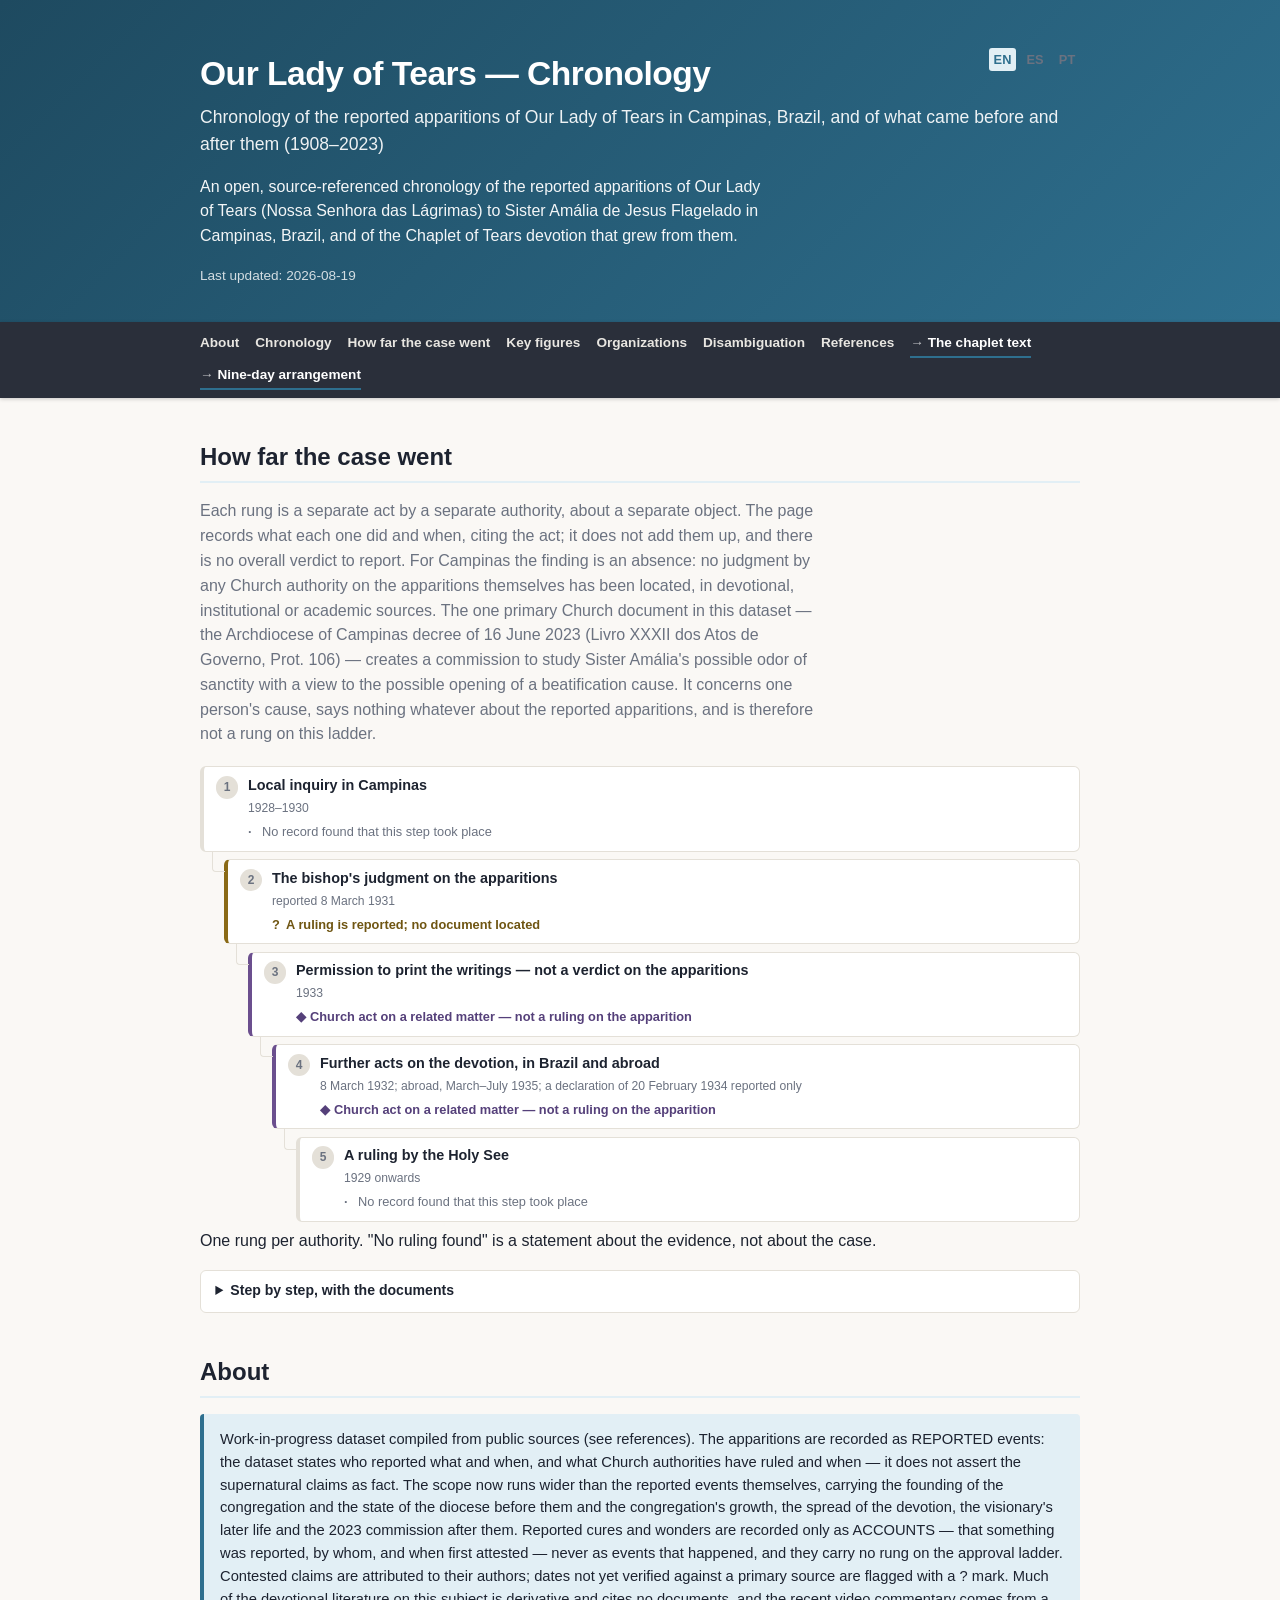
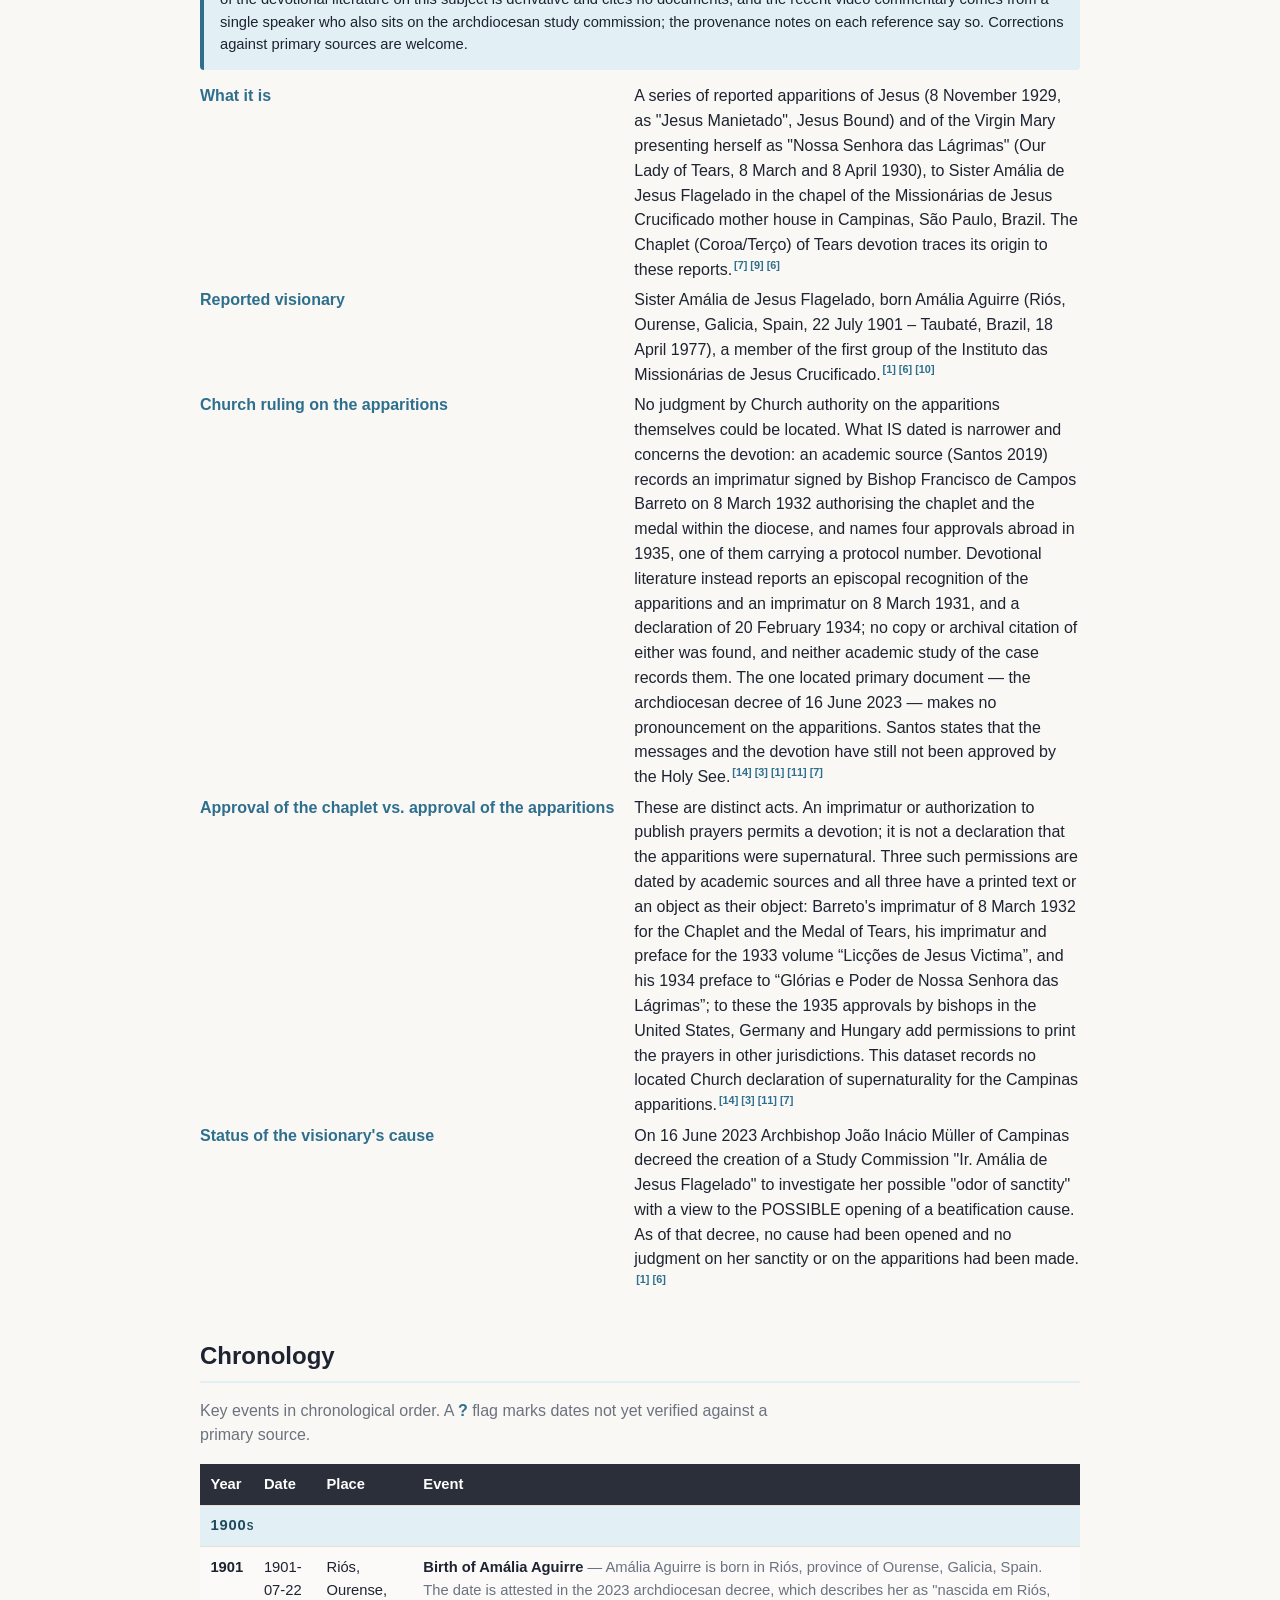
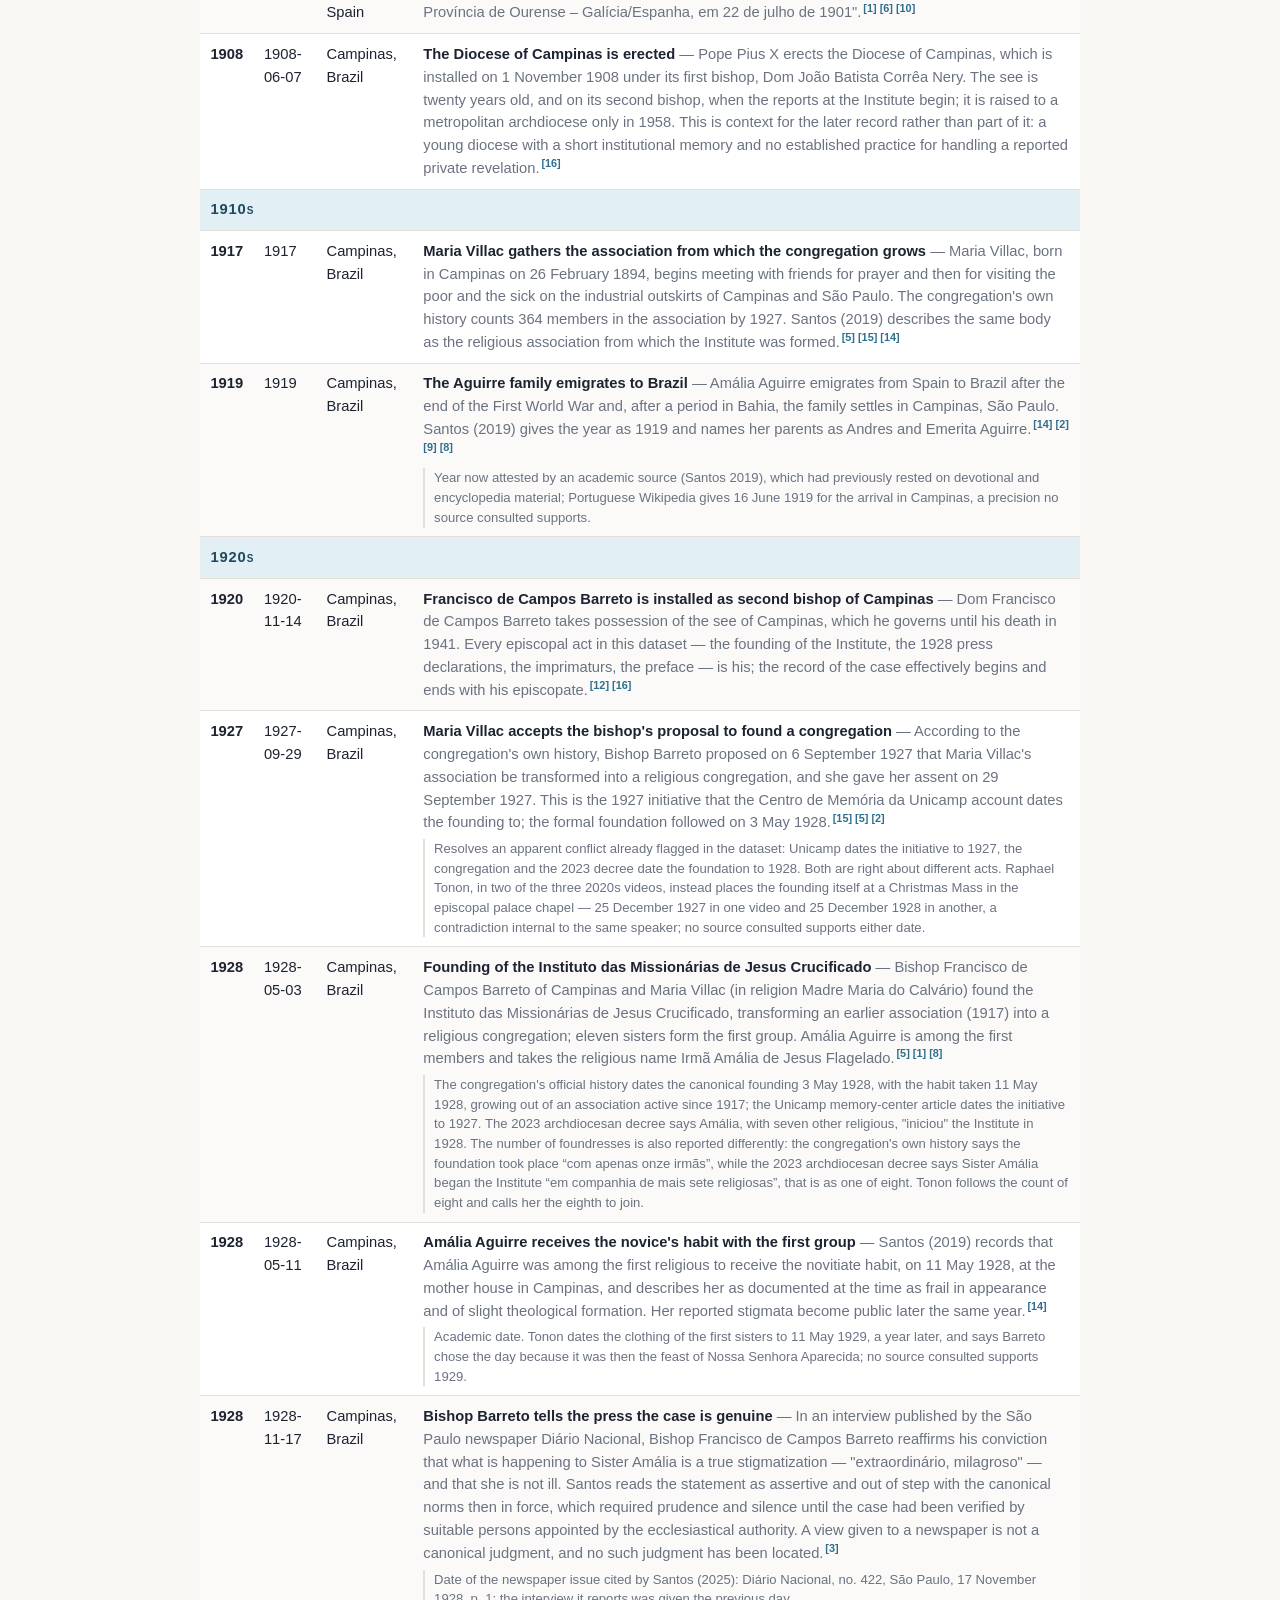
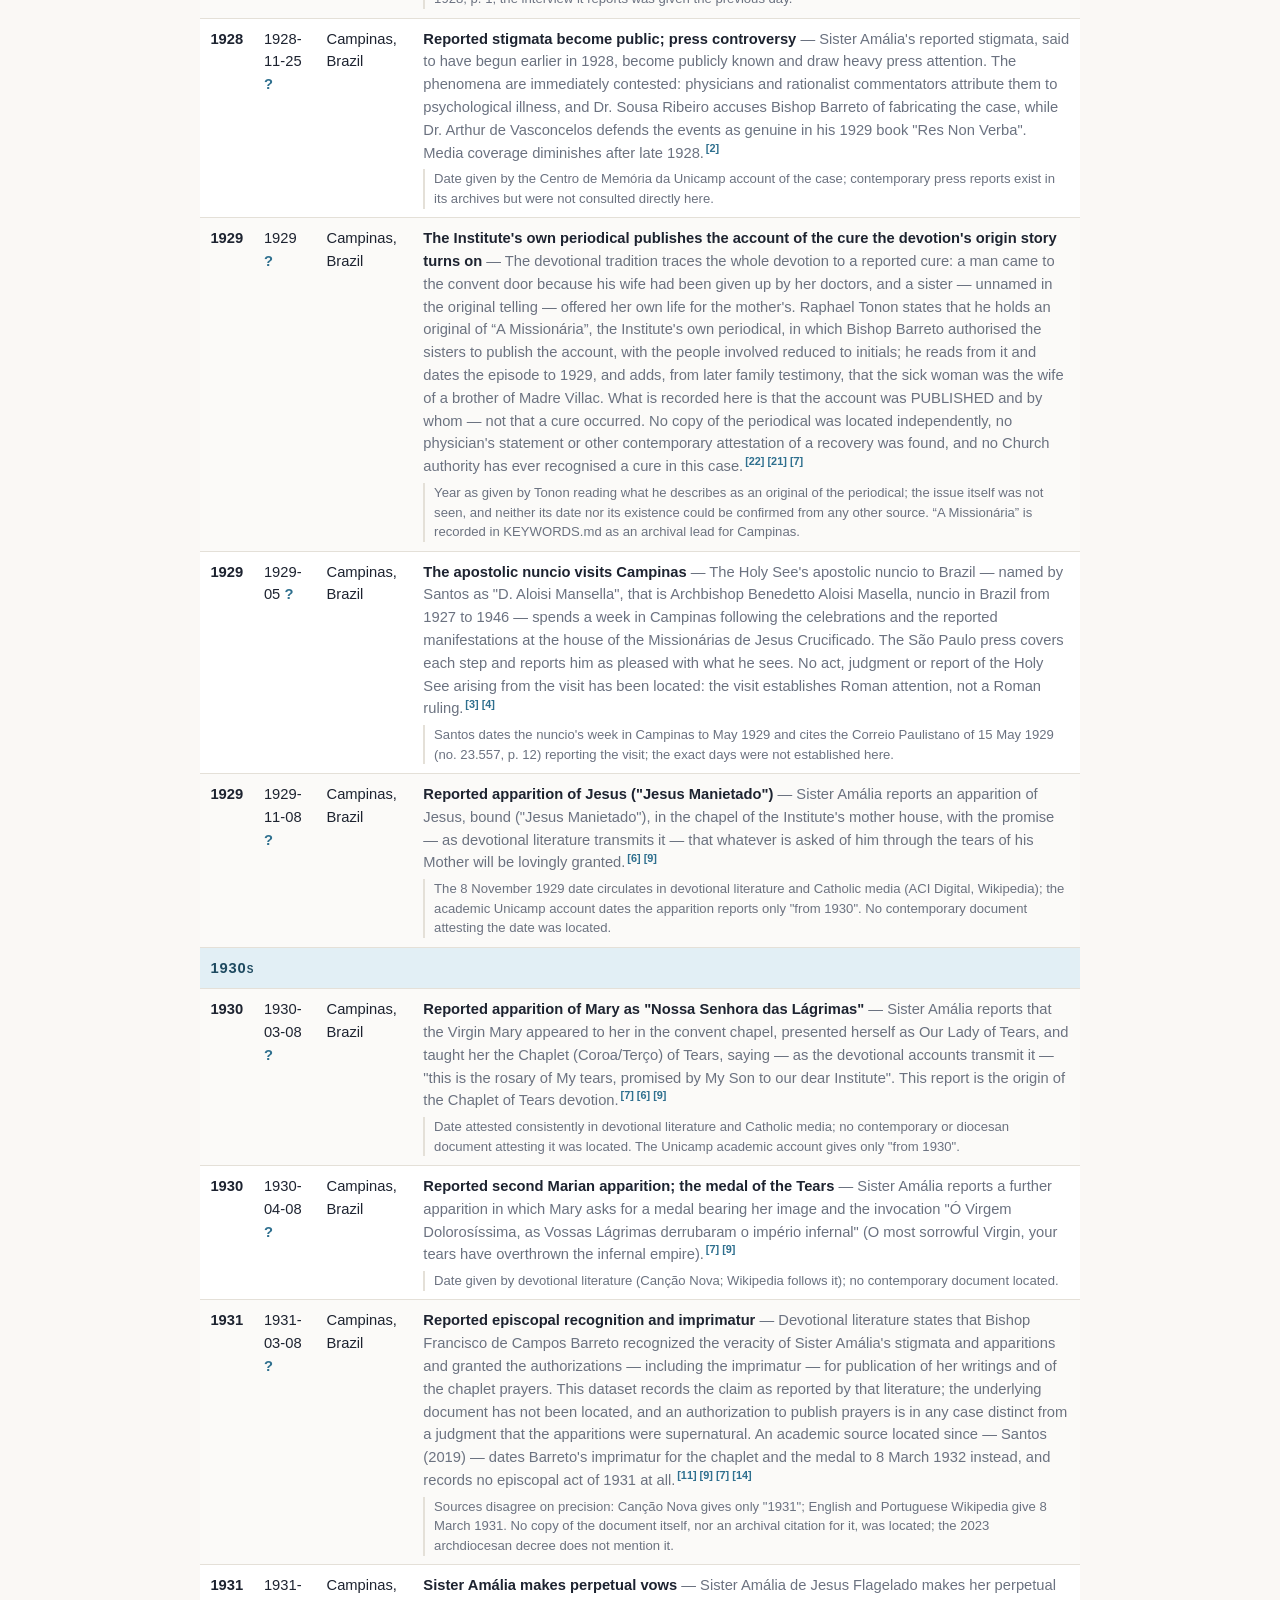
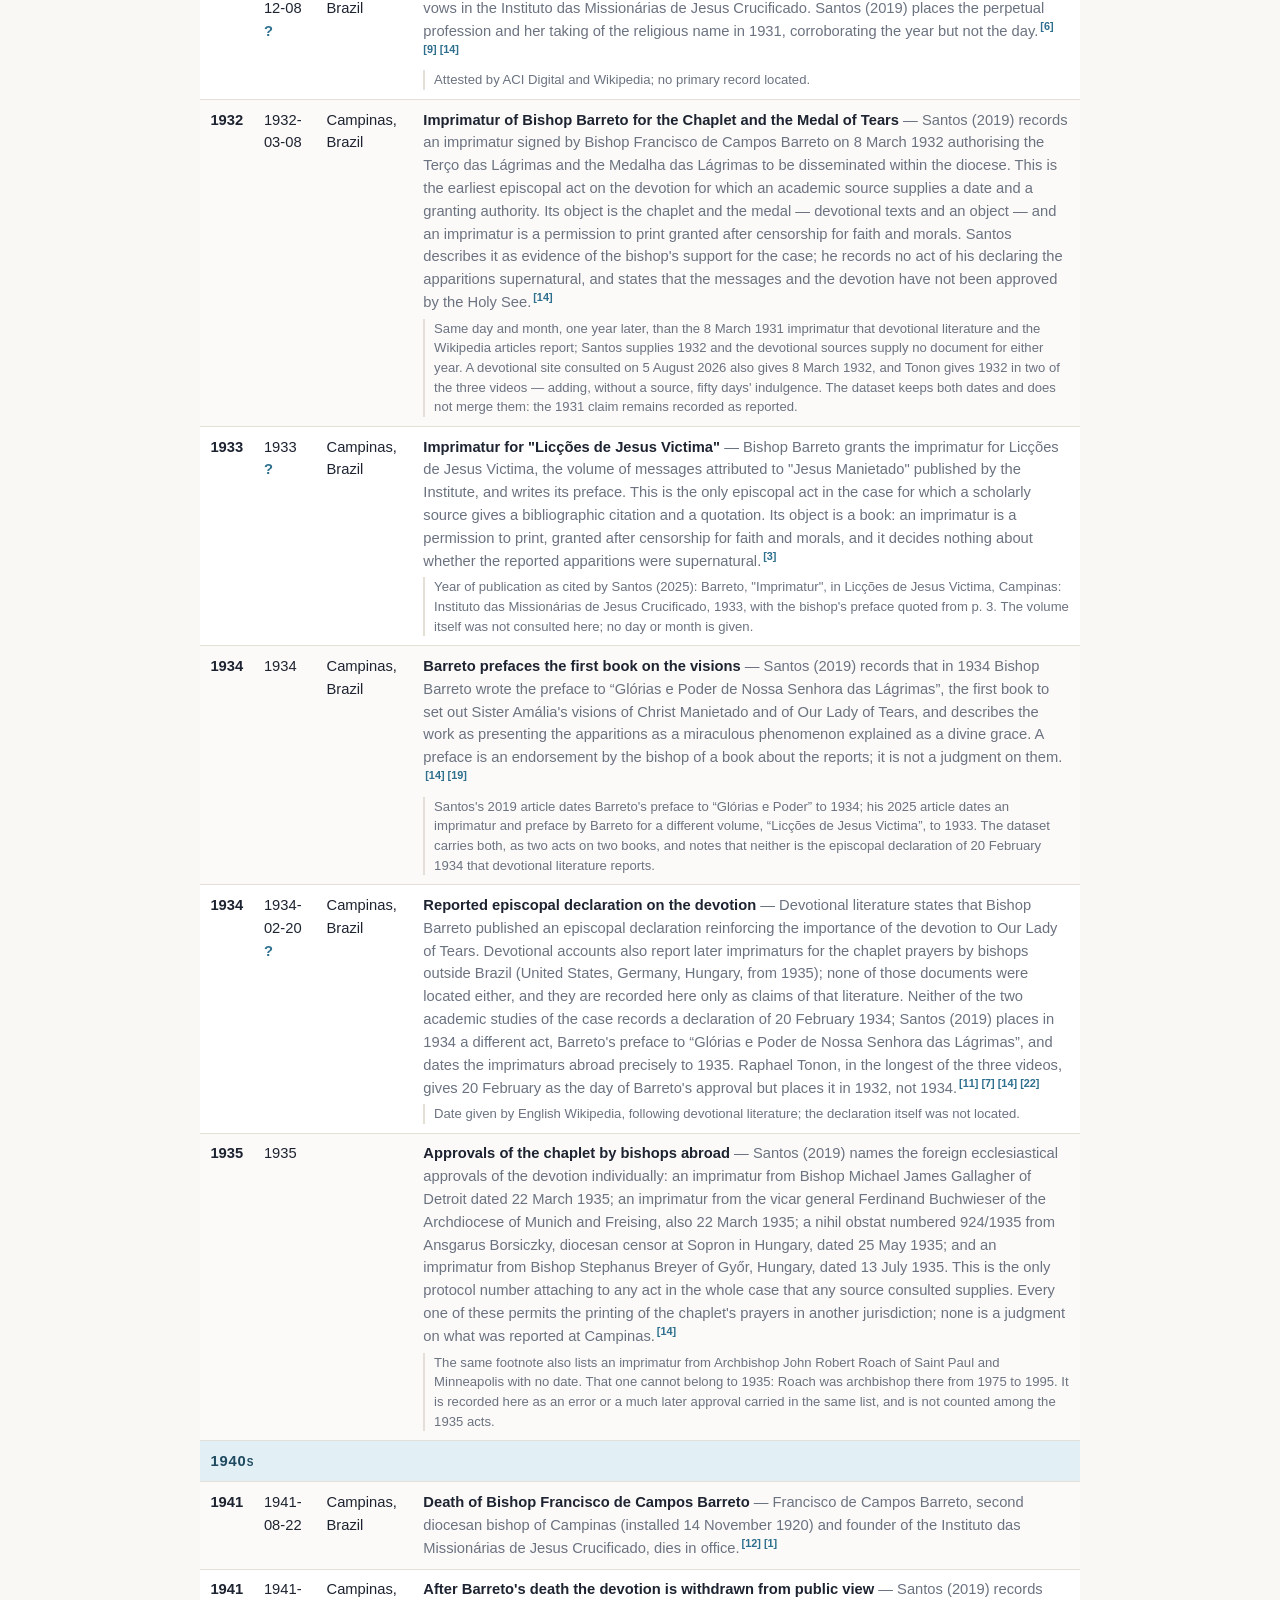
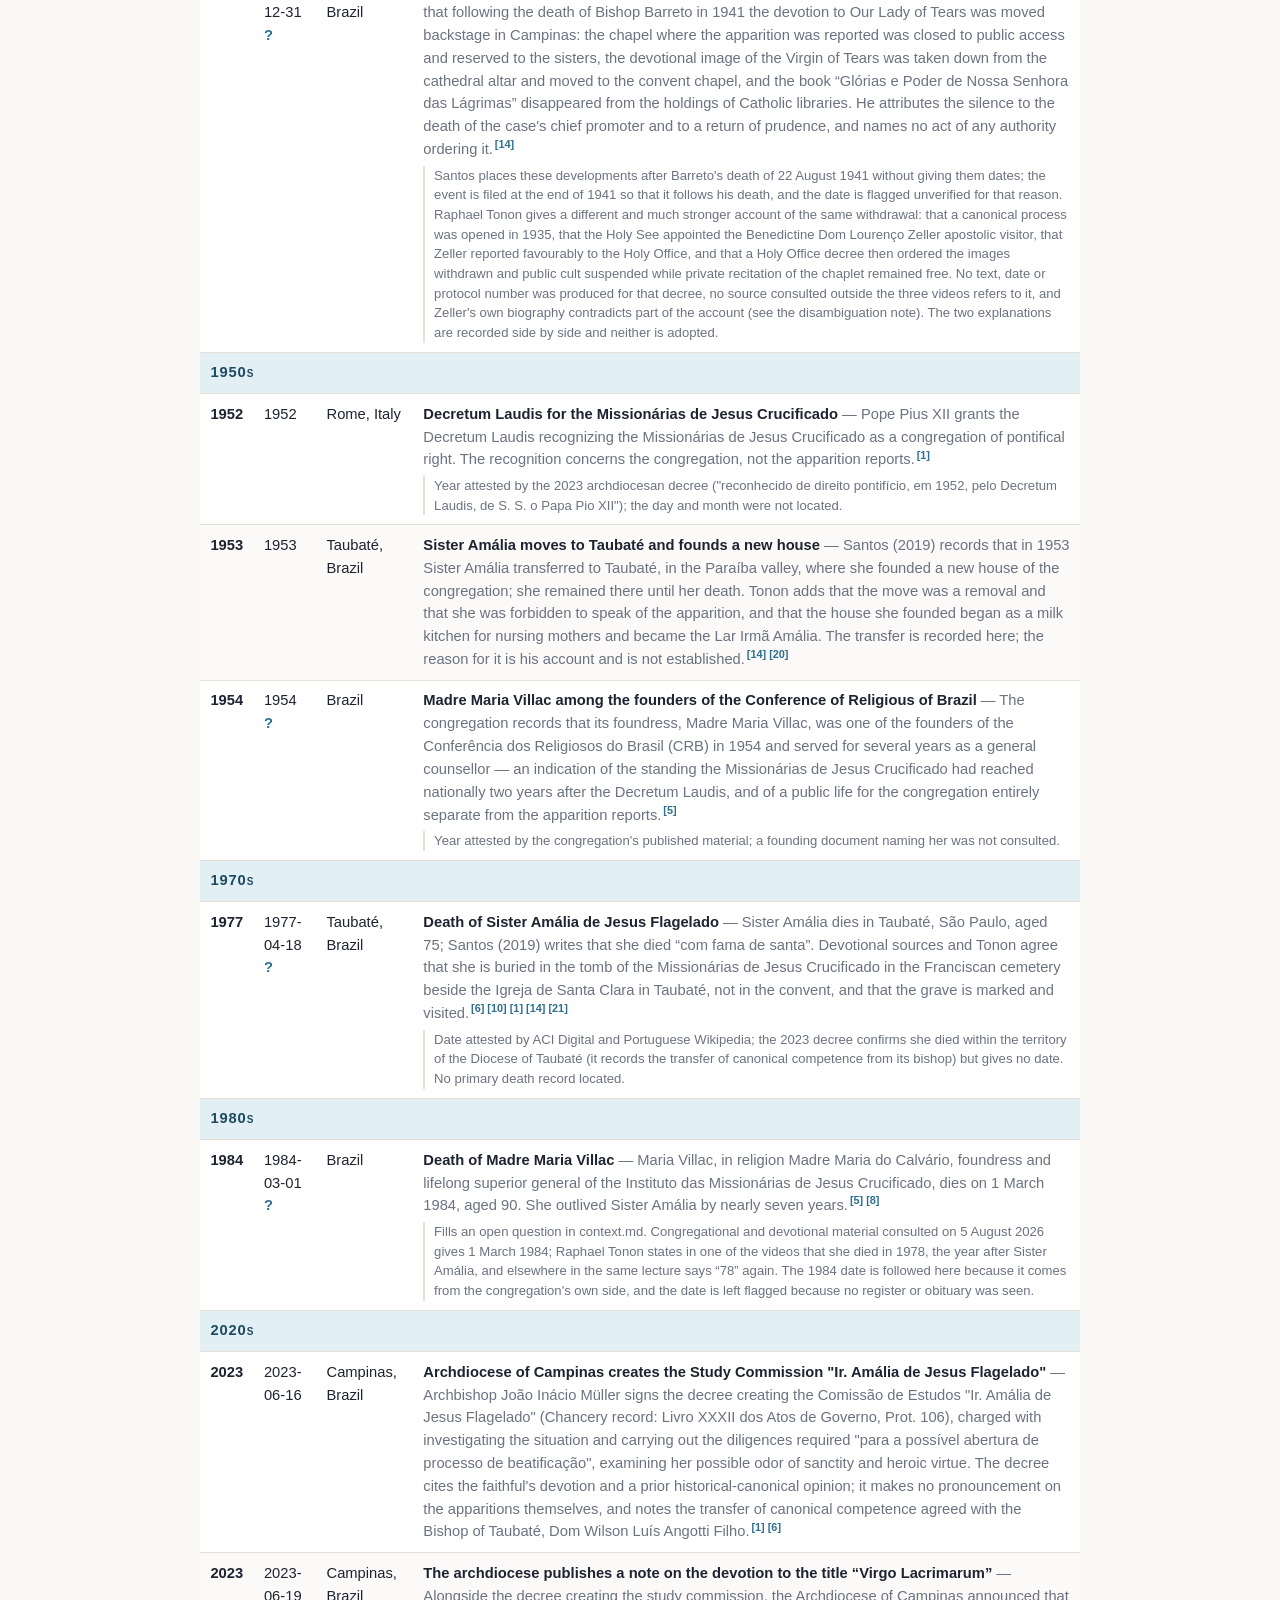
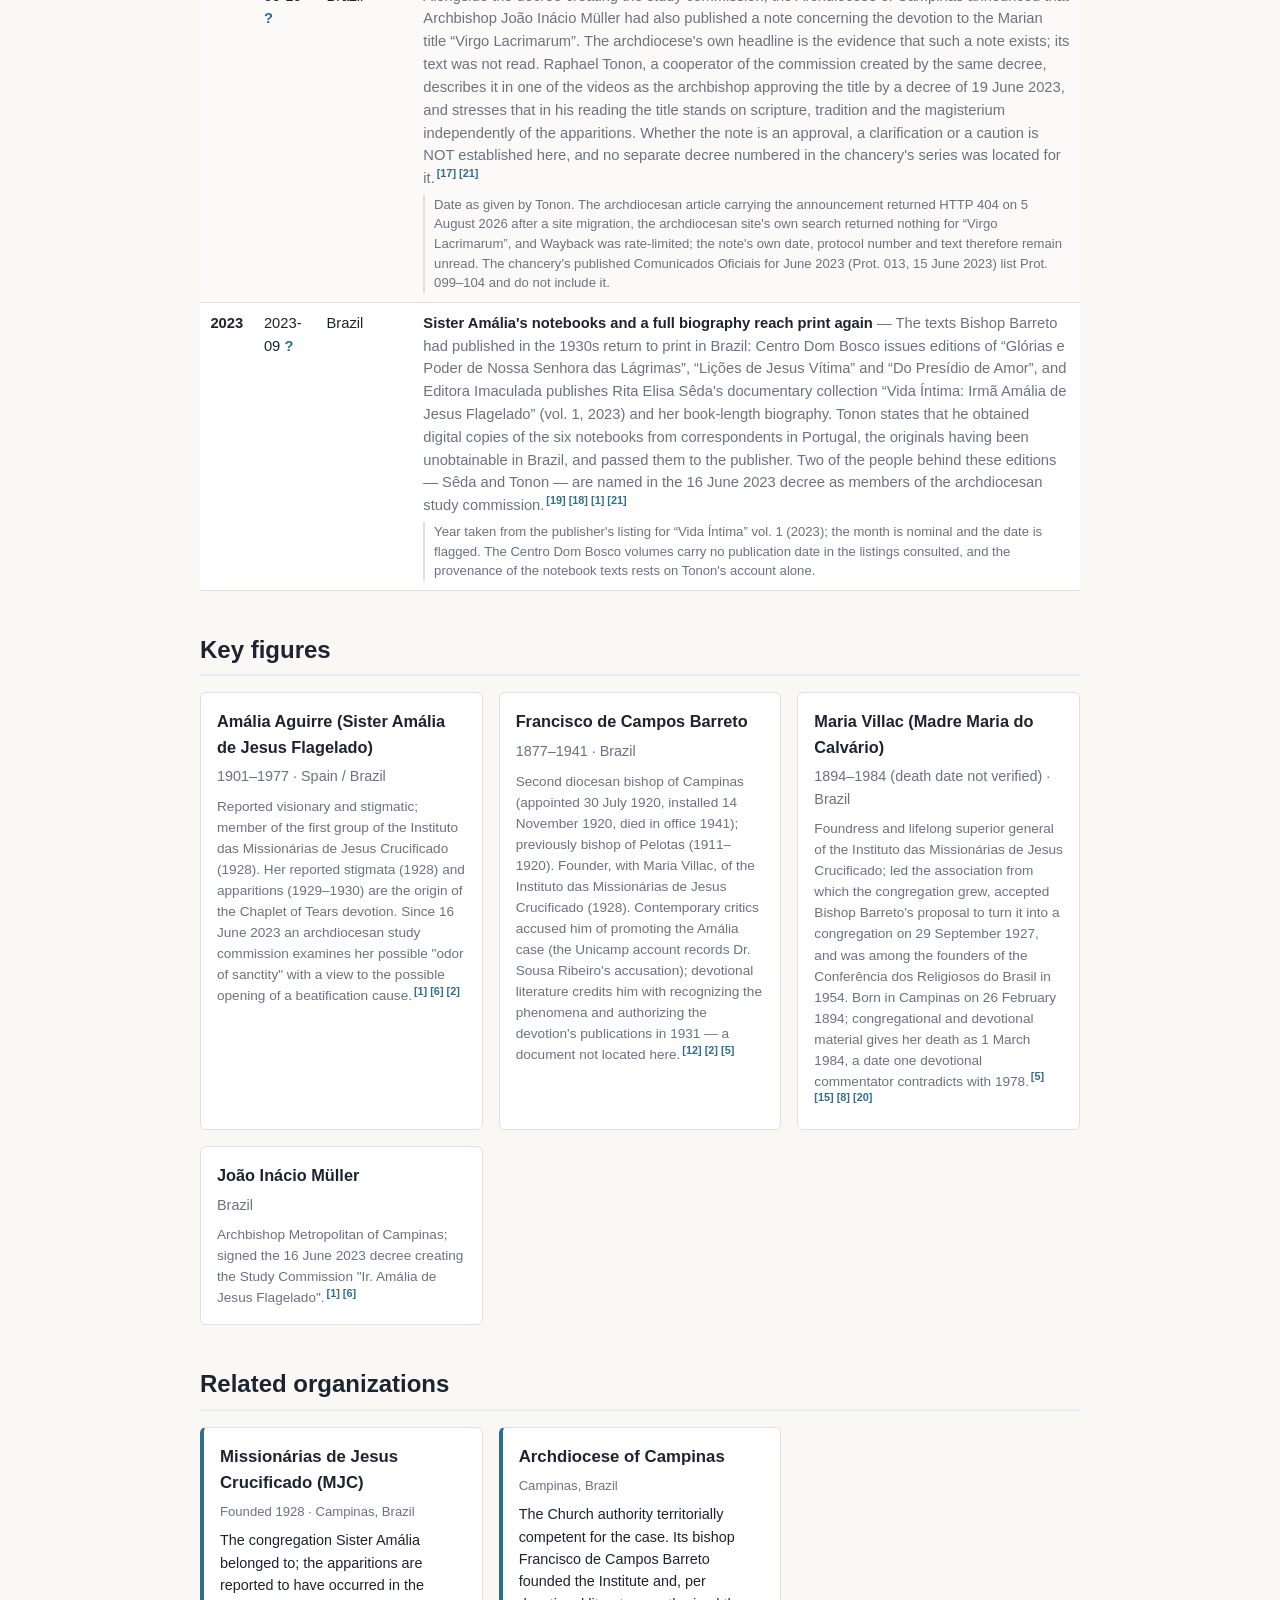
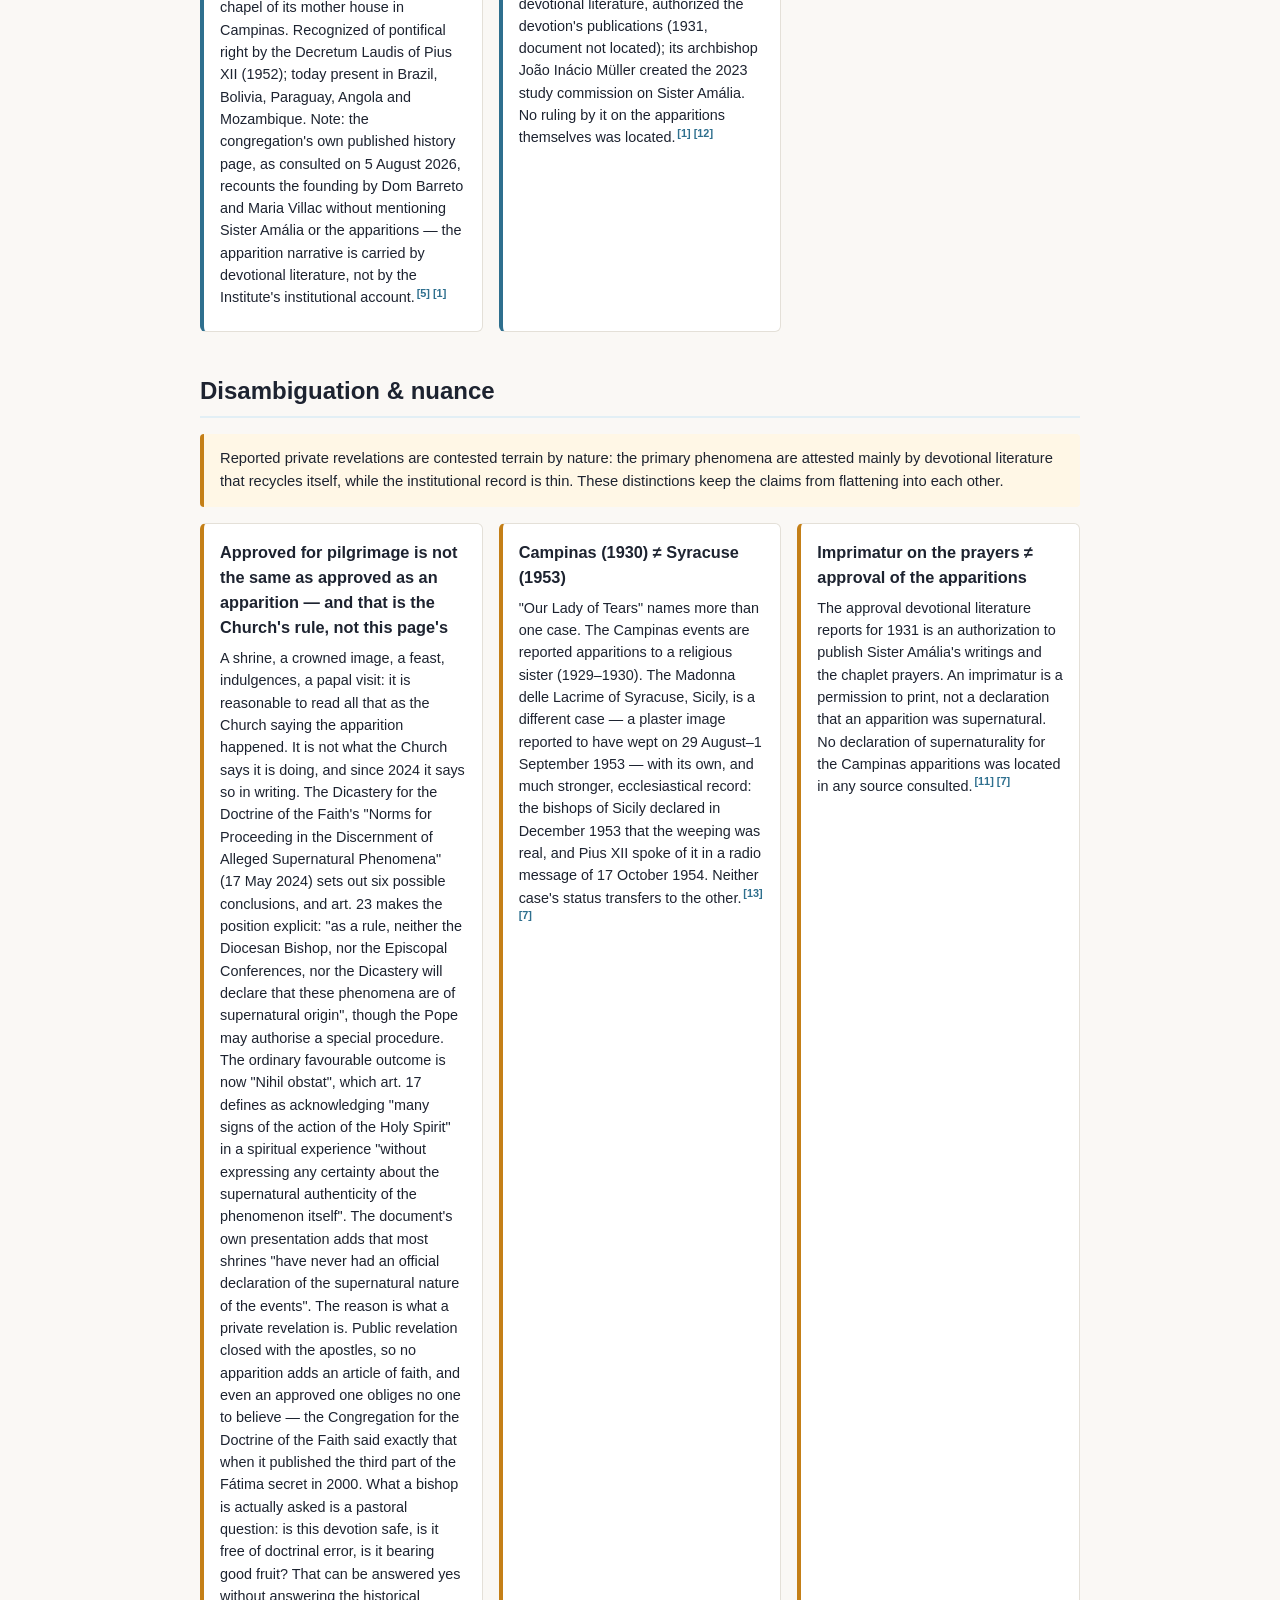
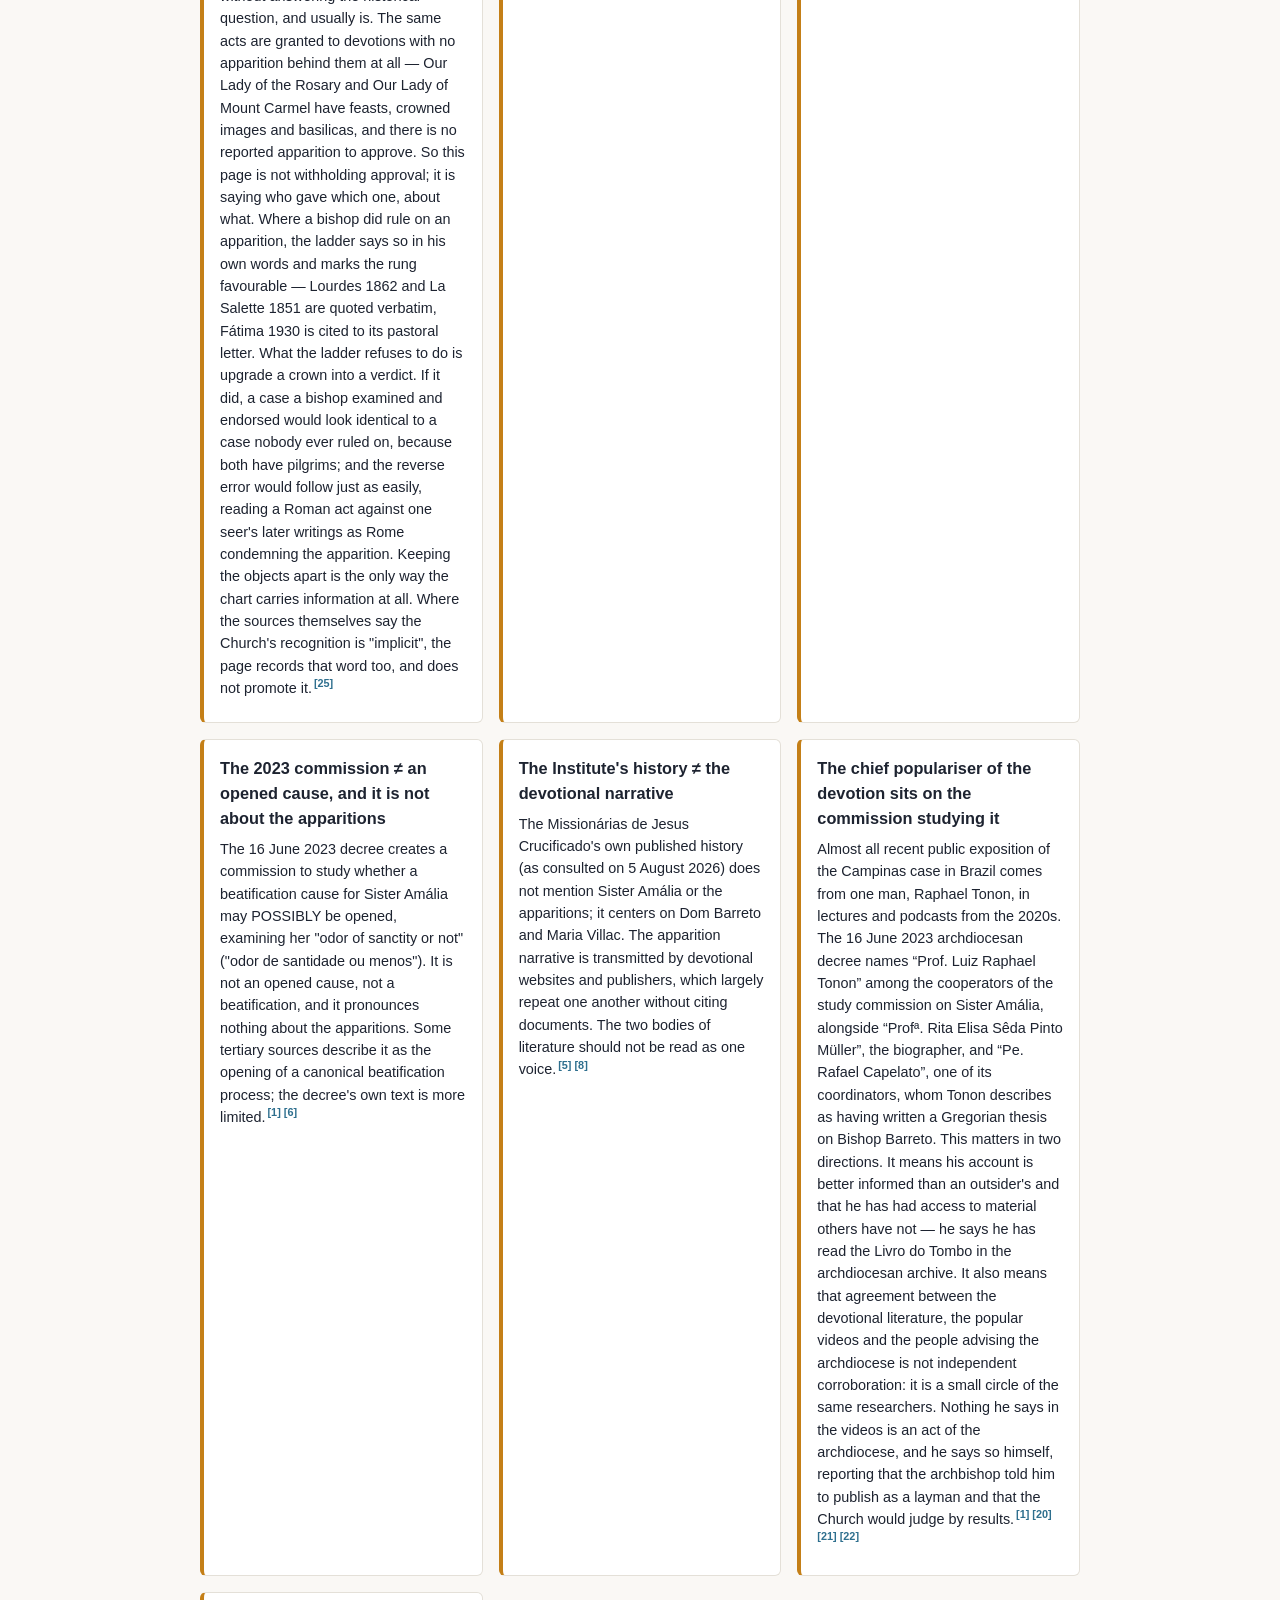
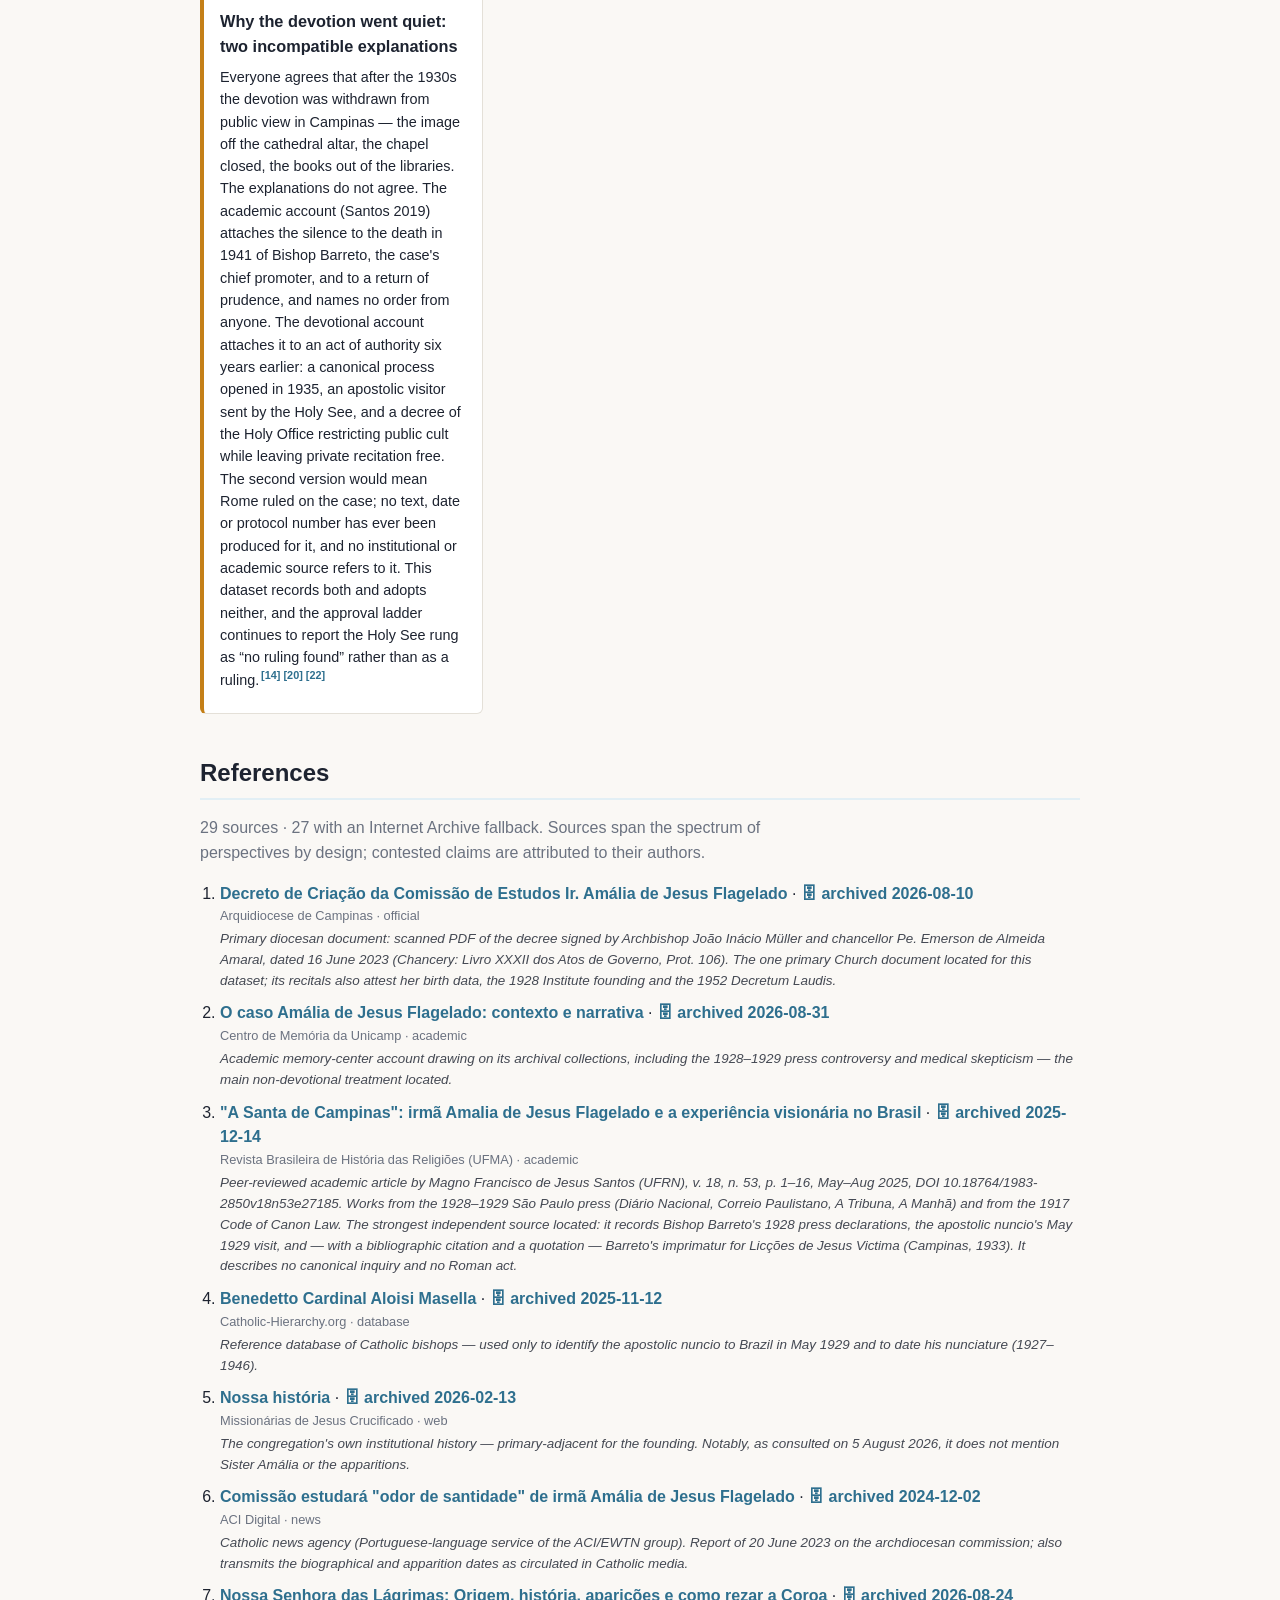
==== commit e4173fbc: "Wayback: refresh data/archives.json (scheduled preservation run)" ====
--- a/docs/en/index.html
+++ b/docs/en/index.html
@@ -46,7 +46,7 @@
       <h1>Our Lady of Tears — Chronology</h1>
       <p class="subtitle">Chronology of the reported apparitions of Our Lady of Tears in Campinas, Brazil, and of what came before and after them (1908–2023)</p>
       <p class="lead">An open, source-referenced chronology of the reported apparitions of Our Lady of Tears (Nossa Senhora das Lágrimas) to Sister Amália de Jesus Flagelado in Campinas, Brazil, and of the Chaplet of Tears devotion that grew from them.</p>
-      <p class="updated">Last updated: 2026-09-01</p>
+      <p class="updated">Last updated: 2026-08-19</p>
     </div>
   </header>
 
@@ -423,7 +423,7 @@
           <td class="year">2023</td>
           <td>2023-06-19 <span class="flag" title="Date not yet verified against a primary source">?</span></td>
           <td>Campinas, Brazil</td>
-          <td><strong>The archdiocese publishes a note on the devotion to the title “Virgo Lacrimarum”</strong> <span class="muted">— Alongside the decree creating the study commission, the Archdiocese of Campinas announced that Archbishop João Inácio Müller had also published a note concerning the devotion to the Marian title “Virgo Lacrimarum”. The archdiocese&#39;s own headline is the evidence that such a note exists; its text was not read. Raphael Tonon, a cooperator of the commission created by the same decree, describes it in one of the videos as the archbishop approving the title by a decree of 19 June 2023, and stresses that in his reading the title stands on scripture, tradition and the magisterium independently of the apparitions. Whether the note is an approval, a clarification or a caution is NOT established here, and no separate decree numbered in the chancery&#39;s series was located for it.</span><sup class="cite"><a href="#ref-17" title="Reference 17">[17]</a> <a href="#ref-21" title="Reference 21">[21]</a></sup><span class="date-note">Date as given by Tonon. The archdiocesan article carrying the announcement returned HTTP 404 on 5 August 2026 after a site migration, the archdiocesan site&#39;s own search returned nothing for “Virgo Lacrimarum”, and Wayback was rate-limited; the note&#39;s own date, protocol number and text therefore remain unread. The chancery&#39;s published Comunicados Oficiais for June 2023 (Prot. 013, 15 June 2023) list Prot. 099–104 and do not include it. Checked again on 1 September 2026 through the site&#39;s own search API, with “Müller” and “comissão” as positive controls: the site returns nothing whatever for Sister Amália, and the Internet Archive has no capture of the article or of any page on that domain naming her. The announcement is, for now, unrecoverable; what survives of that day is the decree PDF, which is still served.</span></td>
+          <td><strong>The archdiocese publishes a note on the devotion to the title “Virgo Lacrimarum”</strong> <span class="muted">— Alongside the decree creating the study commission, the Archdiocese of Campinas announced that Archbishop João Inácio Müller had also published a note concerning the devotion to the Marian title “Virgo Lacrimarum”. The archdiocese&#39;s own headline is the evidence that such a note exists; its text was not read. Raphael Tonon, a cooperator of the commission created by the same decree, describes it in one of the videos as the archbishop approving the title by a decree of 19 June 2023, and stresses that in his reading the title stands on scripture, tradition and the magisterium independently of the apparitions. Whether the note is an approval, a clarification or a caution is NOT established here, and no separate decree numbered in the chancery&#39;s series was located for it.</span><sup class="cite"><a href="#ref-17" title="Reference 17">[17]</a> <a href="#ref-21" title="Reference 21">[21]</a></sup><span class="date-note">Date as given by Tonon. The archdiocesan article carrying the announcement returned HTTP 404 on 5 August 2026 after a site migration, the archdiocesan site&#39;s own search returned nothing for “Virgo Lacrimarum”, and Wayback was rate-limited; the note&#39;s own date, protocol number and text therefore remain unread. The chancery&#39;s published Comunicados Oficiais for June 2023 (Prot. 013, 15 June 2023) list Prot. 099–104 and do not include it.</span></td>
         </tr>
         <tr>
           <td class="year">2023</td>
@@ -527,7 +527,7 @@
 
     <section id="references">
       <h2>References</h2>
-      <p class="section-intro">29 sources · 25 with an Internet Archive fallback. Sources span the
+      <p class="section-intro">29 sources · 27 with an Internet Archive fallback. Sources span the
       spectrum of perspectives by design; contested claims are attributed to their authors.</p>
       <ol class="references">
         <li id="ref-1">
@@ -610,17 +610,17 @@
         <li id="ref-17">
           <a href="https://www.arquidiocesecampinas.com.br/dom-joao-inacio-muller-nomeia-comissao-de-estudos-irma-amalia-de-jesus-flagelado-sob-o-possivel-processo-de-beatificacao-de-acordo-com-o-direito-da-igreja-publica-tambem-nota-a-respeito-da-devoc/" rel="noopener noreferrer" target="_blank">Dom João Inácio Müller nomeia Comissão de Estudos “Irmã Amália de Jesus Flagelado”. Publica, também, nota a respeito da devoção ao título “Virgo Lacrimarum”</a>
           <span class="ref-meta">Arquidiocese de Campinas · news</span>
-          <span class="ref-note">The archdiocese&#39;s own announcement of the 16 June 2023 decree, and of a note published alongside it on the devotion to the title “Virgo Lacrimarum”. Cited for the announcement&#39;s existence: its text was never read. Re-checked on 1 September 2026 and the position is worse than link rot. The URL returns 404; the Internet Archive holds no capture of it, and none of anything on that domain matching “amalia”; and the archdiocesan site&#39;s own search API returns nothing for “Amália”, “Flagelado” or “beatificação” — while the same query for “Müller” and for “comissão” returns results, so the search works and the absence is real. The archdiocese no longer publishes anything about Sister Amália. The URL is kept as the citation of record, because it is what was consulted; it is not retrievable today by any route tried. The decree PDF itself is a separate reference and is still live.</span>
+          <span class="ref-note">The archdiocese&#39;s own announcement that the archbishop published, alongside the 16 June 2023 commission decree, a note on the devotion to the title “Virgo Lacrimarum”. Cited here for the EXISTENCE of that note, which its headline establishes in the archdiocese&#39;s own voice. The page returned HTTP 404 when fetched on 5 August 2026 following a site migration, and the note&#39;s text, date and protocol number were therefore not read; no separate PDF of it was located on the archdiocesan site. It is listed so that the gap is visible and addressable rather than silent.</span>
         </li>
         <li id="ref-18">
           <a href="https://www.editoraimaculada.com/produto/lancamento-setembro.html" rel="noopener noreferrer" target="_blank">Irmã Amália e a Devoção a Nossa Senhora das Lágrimas</a> · <a class="archive-link" href="https://web.archive.org/web/20240713133227/https://www.editoraimaculada.com/produto/lancamento-setembro.html" rel="noopener noreferrer" target="_blank">🗄 archived 2024-07-13</a>
           <span class="ref-meta">Editora Imaculada · book</span>
-          <span class="ref-note">Book-length devotional biography by Rita Elisa Sêda (536 pp.; 6th edition as listed in 2026), by the same publisher as her two-volume documentary collection “Vida Íntima: Irmã Amália de Jesus Flagelado” (vol. 1, 2023). Sympathetic perspective, and identified here because the 16 June 2023 archdiocesan decree names “Profª. Rita Elisa Sêda Pinto Müller” among the study commission&#39;s cooperators — so the principal modern biographer sits inside the body examining the case. Not consulted directly for this dataset: no claim below rests on it. The live URL has since returned 404 (checked 1 September 2026); the Internet Archive capture linked beside it is the citation of record.</span>
+          <span class="ref-note">Book-length devotional biography by Rita Elisa Sêda (536 pp.; 6th edition as listed in 2026), by the same publisher as her two-volume documentary collection “Vida Íntima: Irmã Amália de Jesus Flagelado” (vol. 1, 2023). Sympathetic perspective, and identified here because the 16 June 2023 archdiocesan decree names “Profª. Rita Elisa Sêda Pinto Müller” among the study commission&#39;s cooperators — so the principal modern biographer sits inside the body examining the case. Not consulted directly for this dataset: no claim below rests on it.</span>
         </li>
         <li id="ref-19">
           <a href="https://loja.centrodombosco.org/combo-irma-amalia-nossa-senhora-das-lagrimas" rel="noopener noreferrer" target="_blank">Nossa Senhora das Lágrimas — obras da Irmã Amália de Jesus Flagelado</a> · <a class="archive-link" href="https://web.archive.org/web/20250723025336/https://loja.centrodombosco.org/combo-irma-amalia-nossa-senhora-das-lagrimas" rel="noopener noreferrer" target="_blank">🗄 archived 2025-07-23</a>
           <span class="ref-meta">Centro Dom Bosco · book</span>
-          <span class="ref-note">Traditionalist Catholic publisher&#39;s current editions of the notebooks attributed to Sister Amália — “Glórias e Poder de Nossa Senhora das Lágrimas”, “Lições de Jesus Vítima” and “Do Presídio de Amor” — the texts Bishop Barreto first published in the 1930s. Sympathetic perspective. Relevant as bibliography rather than as evidence: these are modern reprints, and none of the listings consulted reproduces an original imprimatur, title page or date. The live URL has since returned 404 (checked 1 September 2026); the Internet Archive capture linked beside it is the citation of record.</span>
+          <span class="ref-note">Traditionalist Catholic publisher&#39;s current editions of the notebooks attributed to Sister Amália — “Glórias e Poder de Nossa Senhora das Lágrimas”, “Lições de Jesus Vítima” and “Do Presídio de Amor” — the texts Bishop Barreto first published in the 1930s. Sympathetic perspective. Relevant as bibliography rather than as evidence: these are modern reprints, and none of the listings consulted reproduces an original imprimatur, title page or date.</span>
         </li>
         <li id="ref-20">
           <a href="https://youtu.be/iZOHoERKdlI" rel="noopener noreferrer" target="_blank">A profecia de Nossa Senhora das Lágrimas para o Brasil — prof. Raphael Tonon</a> · <a class="archive-link" href="https://web.archive.org/web/20260906221342/https://www.youtube.com/watch?v=iZOHoERKdlI&amp;feature=youtu.be" rel="noopener noreferrer" target="_blank">🗄 archived 2026-09-06</a>
@@ -633,7 +633,7 @@
           <span class="ref-note">Devotional commentary — sympathetic perspective; same speaker as the two other videos. Notable for naming the modern editions of Sister Amália&#39;s six notebooks and for dating Barreto&#39;s approval of the chaplet to 1932 with fifty days&#39; indulgence — a year that agrees with the academic record (Santos 2019) and not with the devotional 8 March 1931. Transcript preserved in the cronologia archive (lagrimas-anima-60-tonon).</span>
         </li>
         <li id="ref-22">
-          <a href="https://youtu.be/LDaorlS_9XI" rel="noopener noreferrer" target="_blank">Podcast Nossa Senhora das Lágrimas — Raphael Tonon e Nilton Junior</a>
+          <a href="https://youtu.be/LDaorlS_9XI" rel="noopener noreferrer" target="_blank">Podcast Nossa Senhora das Lágrimas — Raphael Tonon e Nilton Junior</a> · <a class="archive-link" href="https://web.archive.org/web/20260907124254/https://www.youtube.com/watch?v=LDaorlS_9XI&amp;feature=youtu.be" rel="noopener noreferrer" target="_blank">🗄 archived 2026-09-07</a>
           <span class="ref-meta">Lente Católica / Comunidade Católica (YouTube) · video</span>
           <span class="ref-note">Devotional commentary — sympathetic perspective; same speaker again, in the longest and most source-naming of the three (≈ 22,000 words). The one of the three that names archival material out loud: the Livro do Tombo in the archdiocesan archive of Campinas, and “A Missionária”, the Institute&#39;s own periodical, from which he reads an anonymised 1929 account of the reported cure at the origin of the devotion. Those are leads for the Campinas archive, not documents produced here. Transcript preserved in the cronologia archive (lagrimas-lente-catolica-tonon).</span>
         </li>
@@ -668,7 +668,7 @@
           <span class="ref-note">Devotional novena site — sympathetic perspective, no cited documents. Cited as an attestation that the nine-day form of this chaplet circulates and of the terms in which it circulates: it states that graces were received by those who &quot;rezaram durante nove dias seguidos o terço de Nossa Senhora das Lágrimas, receberam os Sacramentos e fizeram obras de caridade&quot;, and attributes to Christ a promise about the conversion of sinners. It assigns no meditations to the seven groups. Consulted 18 August 2026.</span>
         </li>
         <li id="ref-29">
-          <a href="https://www.travessa.pt/Artigo/Detalhe/nossa-senhora-das-lagrimas-novena-e-ladainha/artigo/860c67bd-8642-4df6-b319-01fee5baa1a7" rel="noopener noreferrer" target="_blank">Nossa Senhora das Lágrimas: novena e ladainha</a>
+          <a href="https://www.travessa.pt/Artigo/Detalhe/nossa-senhora-das-lagrimas-novena-e-ladainha/artigo/860c67bd-8642-4df6-b319-01fee5baa1a7" rel="noopener noreferrer" target="_blank">Nossa Senhora das Lágrimas: novena e ladainha</a> · <a class="archive-link" href="https://web.archive.org/web/20260907124339/https://www.travessa.pt/Artigo/Detalhe/nossa-senhora-das-lagrimas-novena-e-ladainha/artigo/860c67bd-8642-4df6-b319-01fee5baa1a7" rel="noopener noreferrer" target="_blank">🗄 archived 2026-09-07</a>
           <span class="ref-meta">Vozes · book</span>
           <span class="ref-note">A printed novena and litany of this devotion by Elam de Almeida Pimentel (Vozes, 2023, 32 pp., ISBN 9786557139509), from a mainstream Catholic publisher. Cited for its existence and its bibliographic details, which is all that was established: the booklet itself was not consulted, and the record consulted is a bookseller&#39;s catalogue entry rather than the publisher&#39;s own page. It matters here because it means a novena of this devotion already has a published text, which the arrangement on this site is not and does not replace.</span>
         </li>
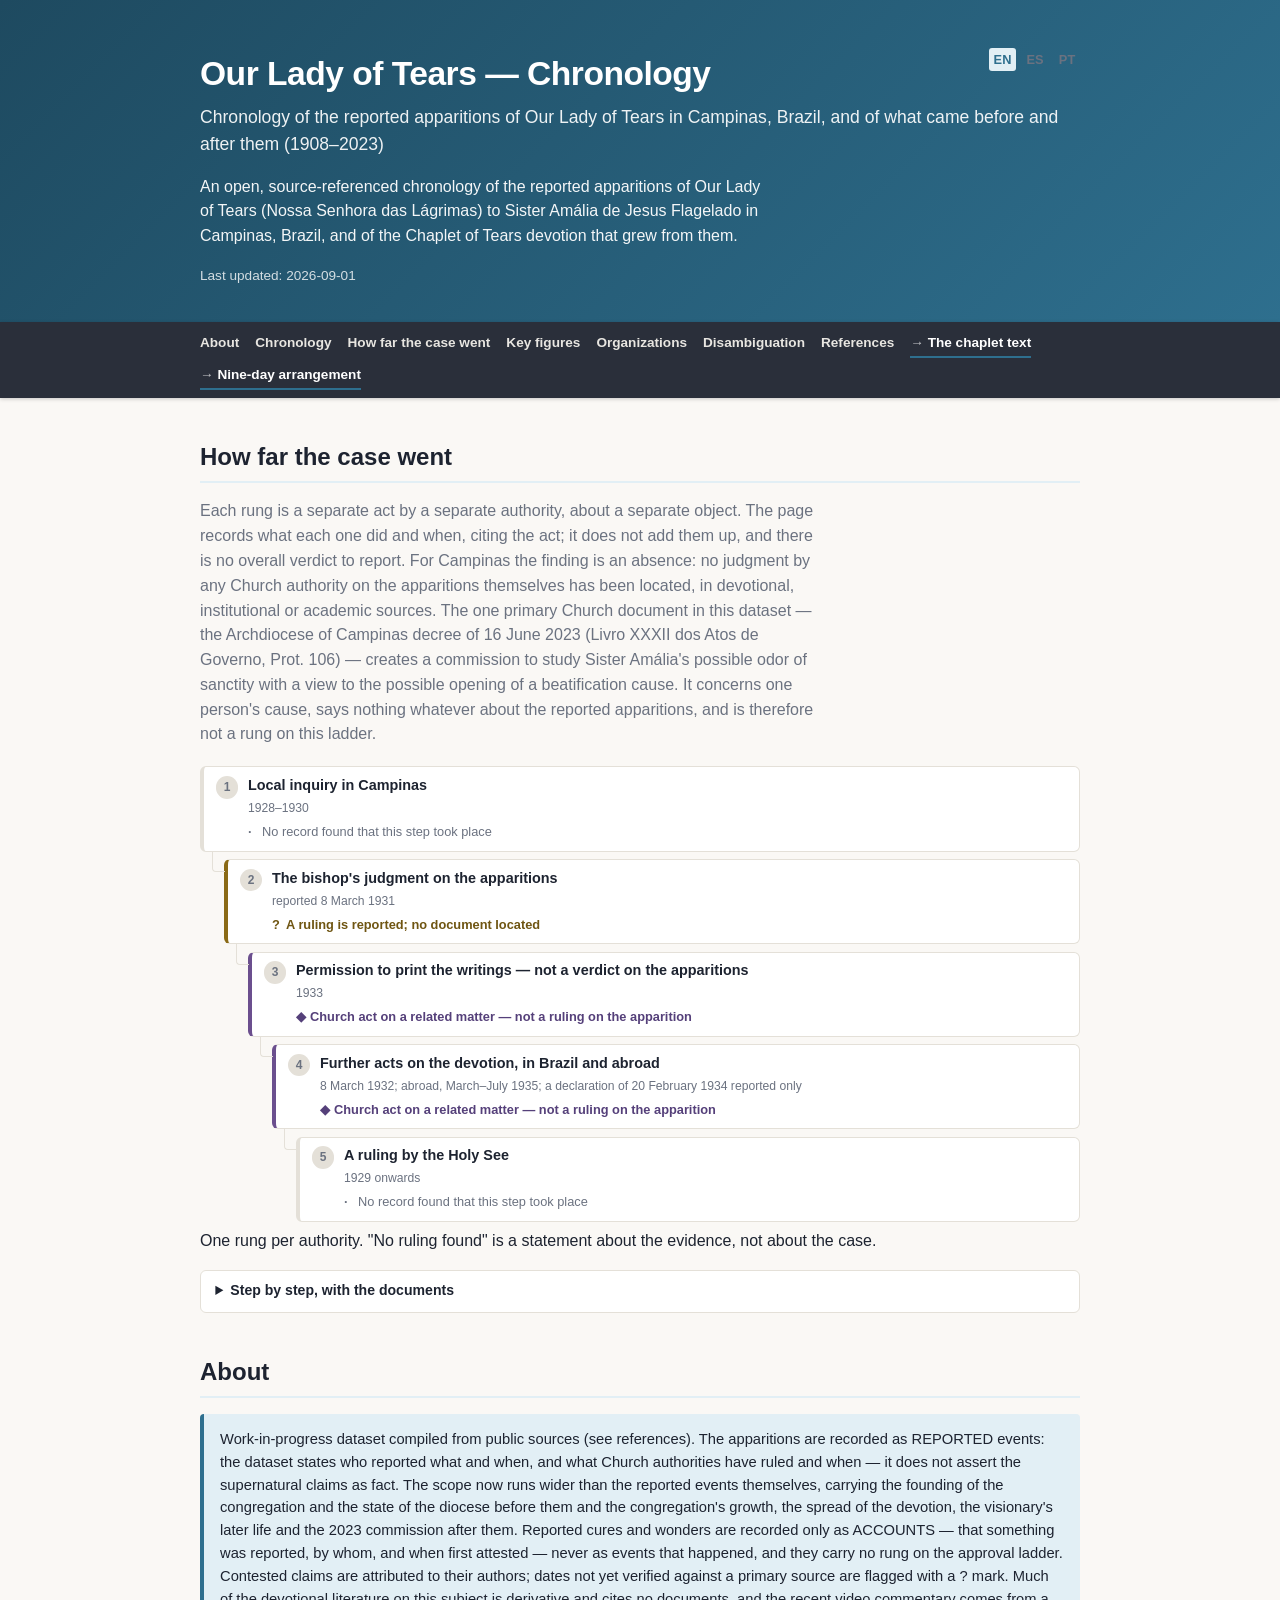
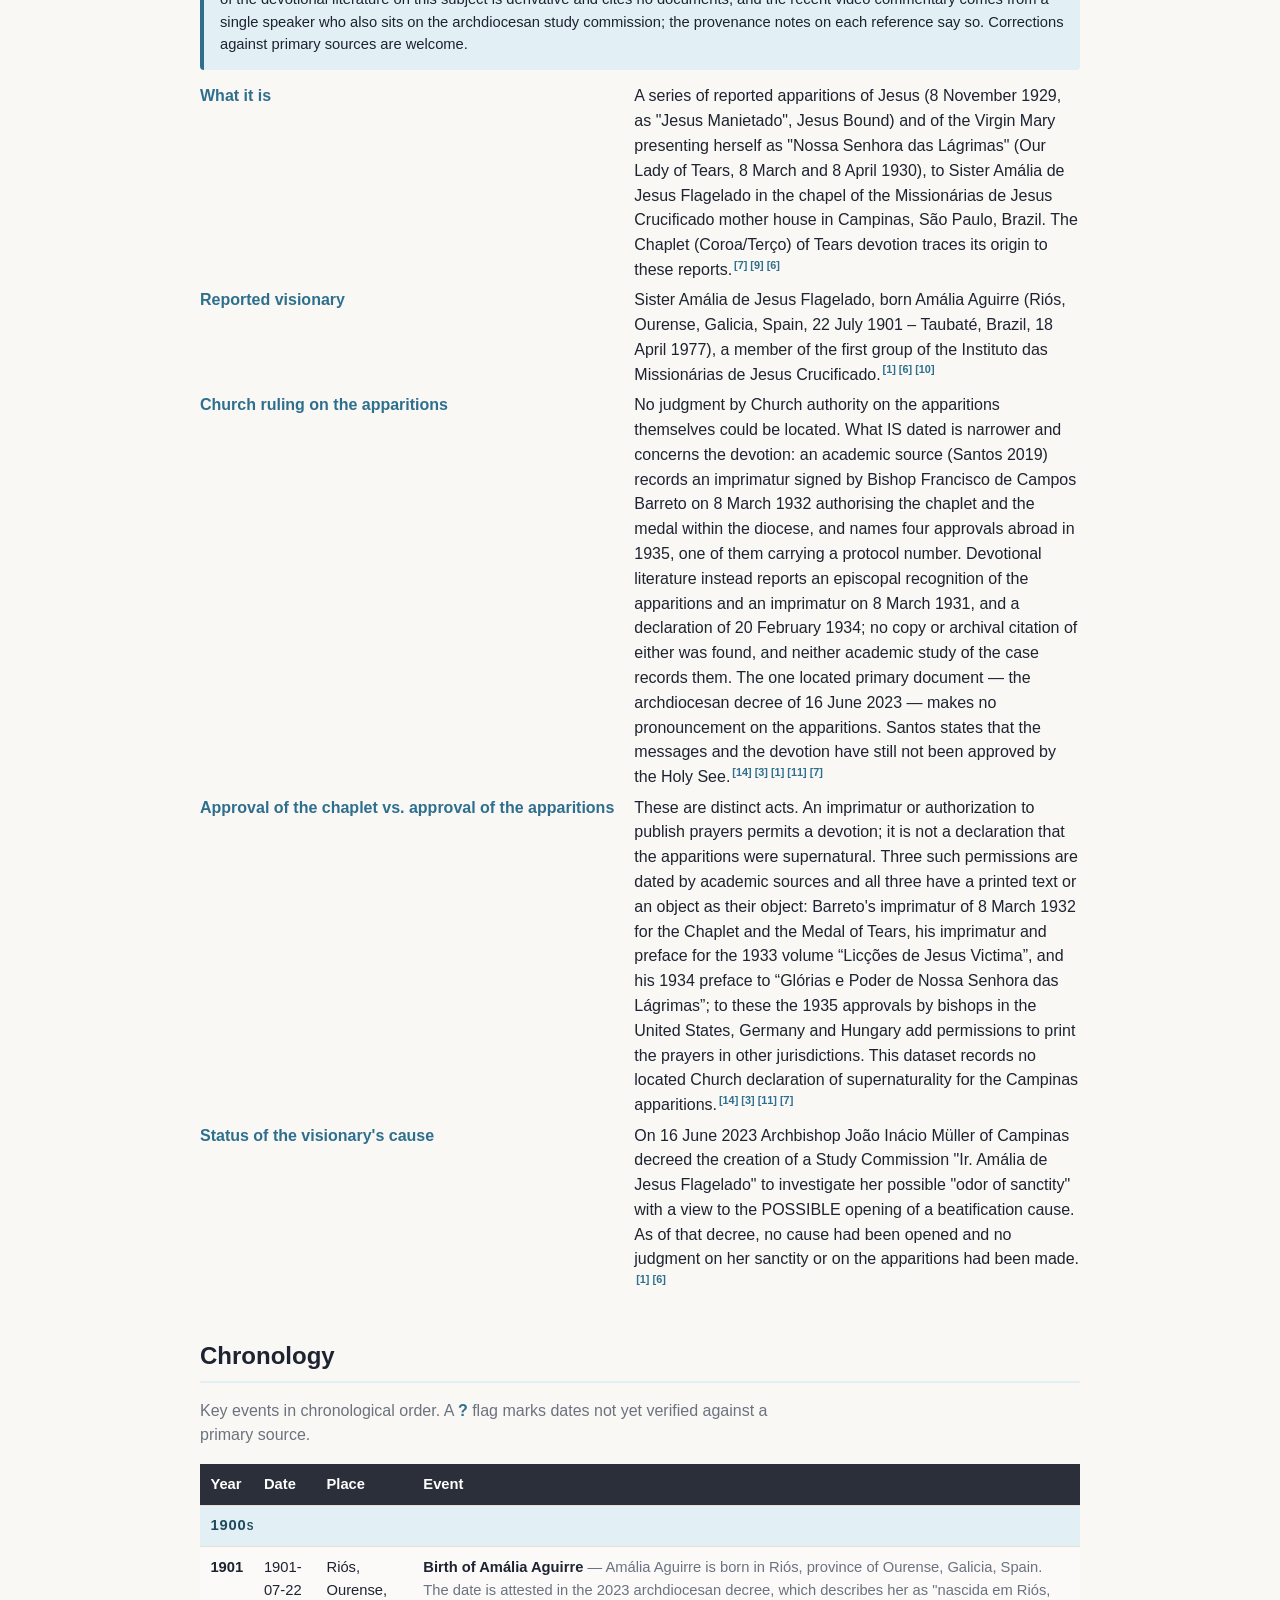
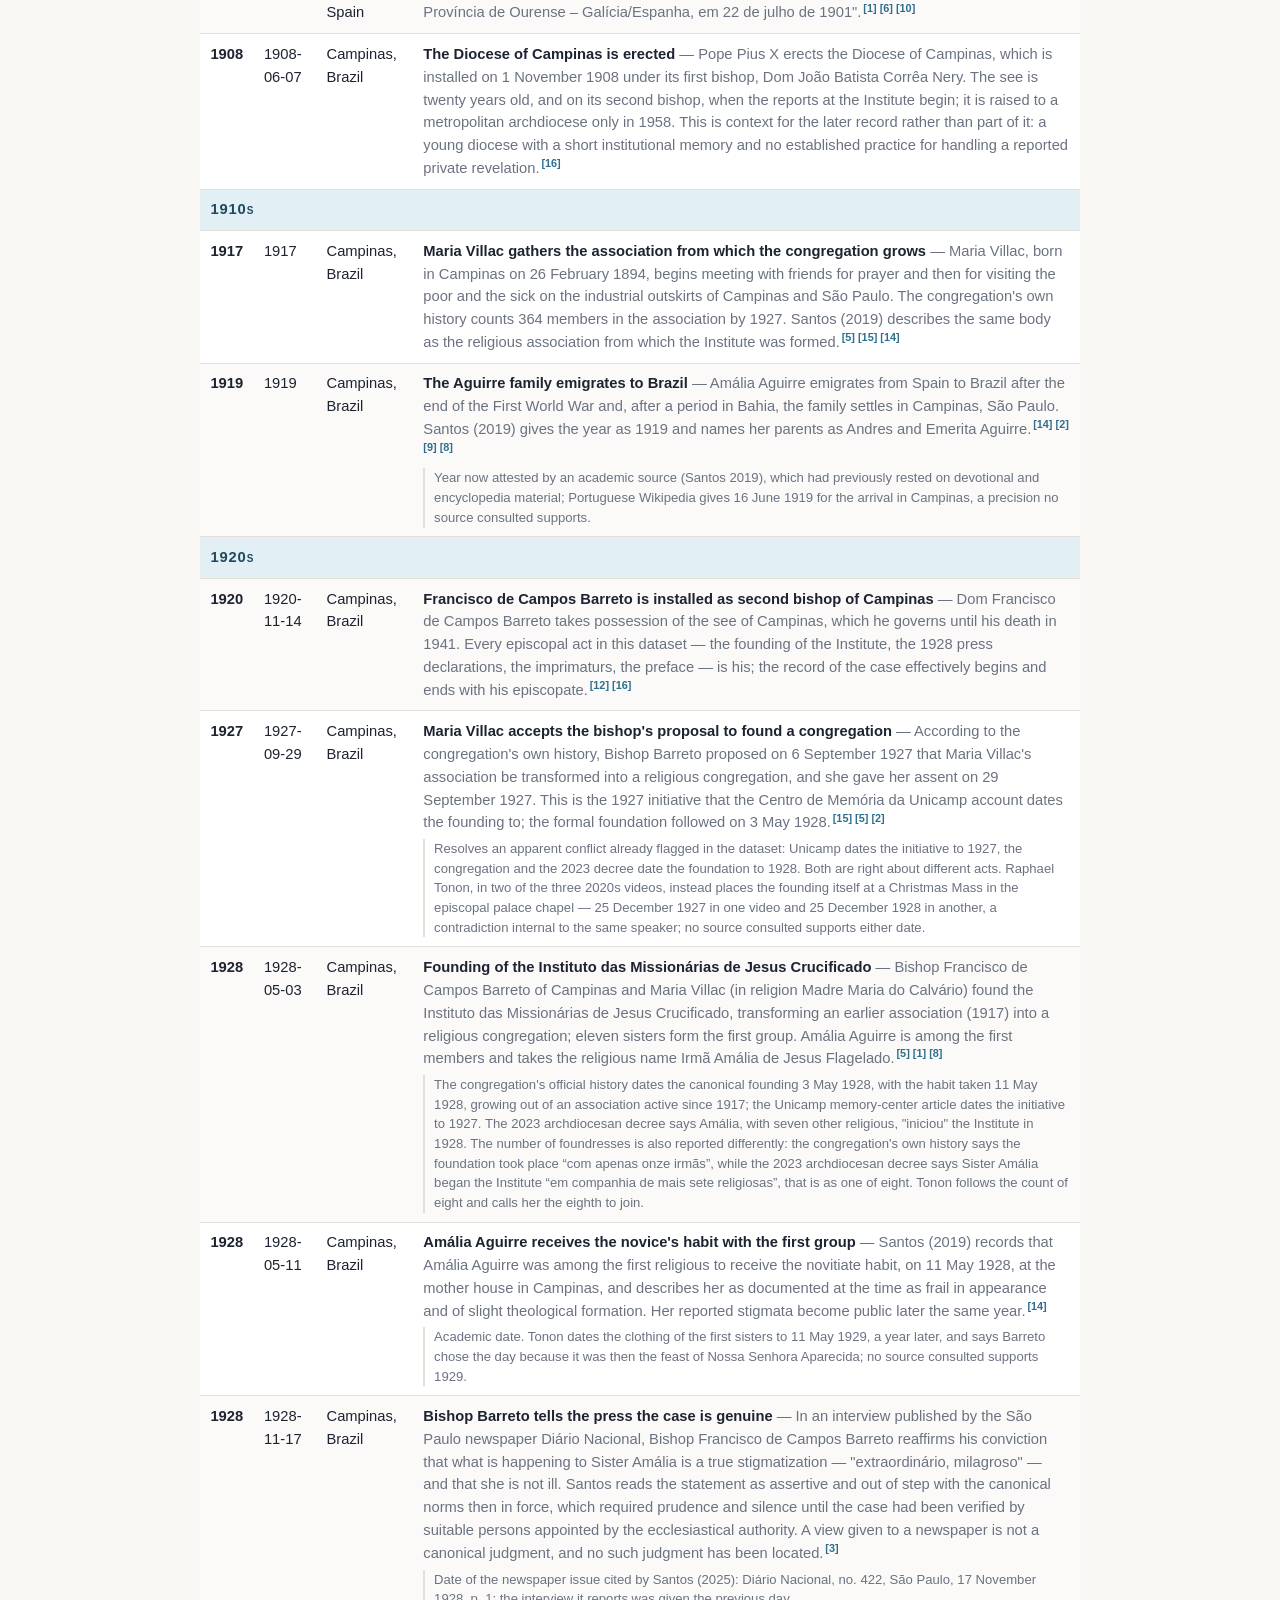
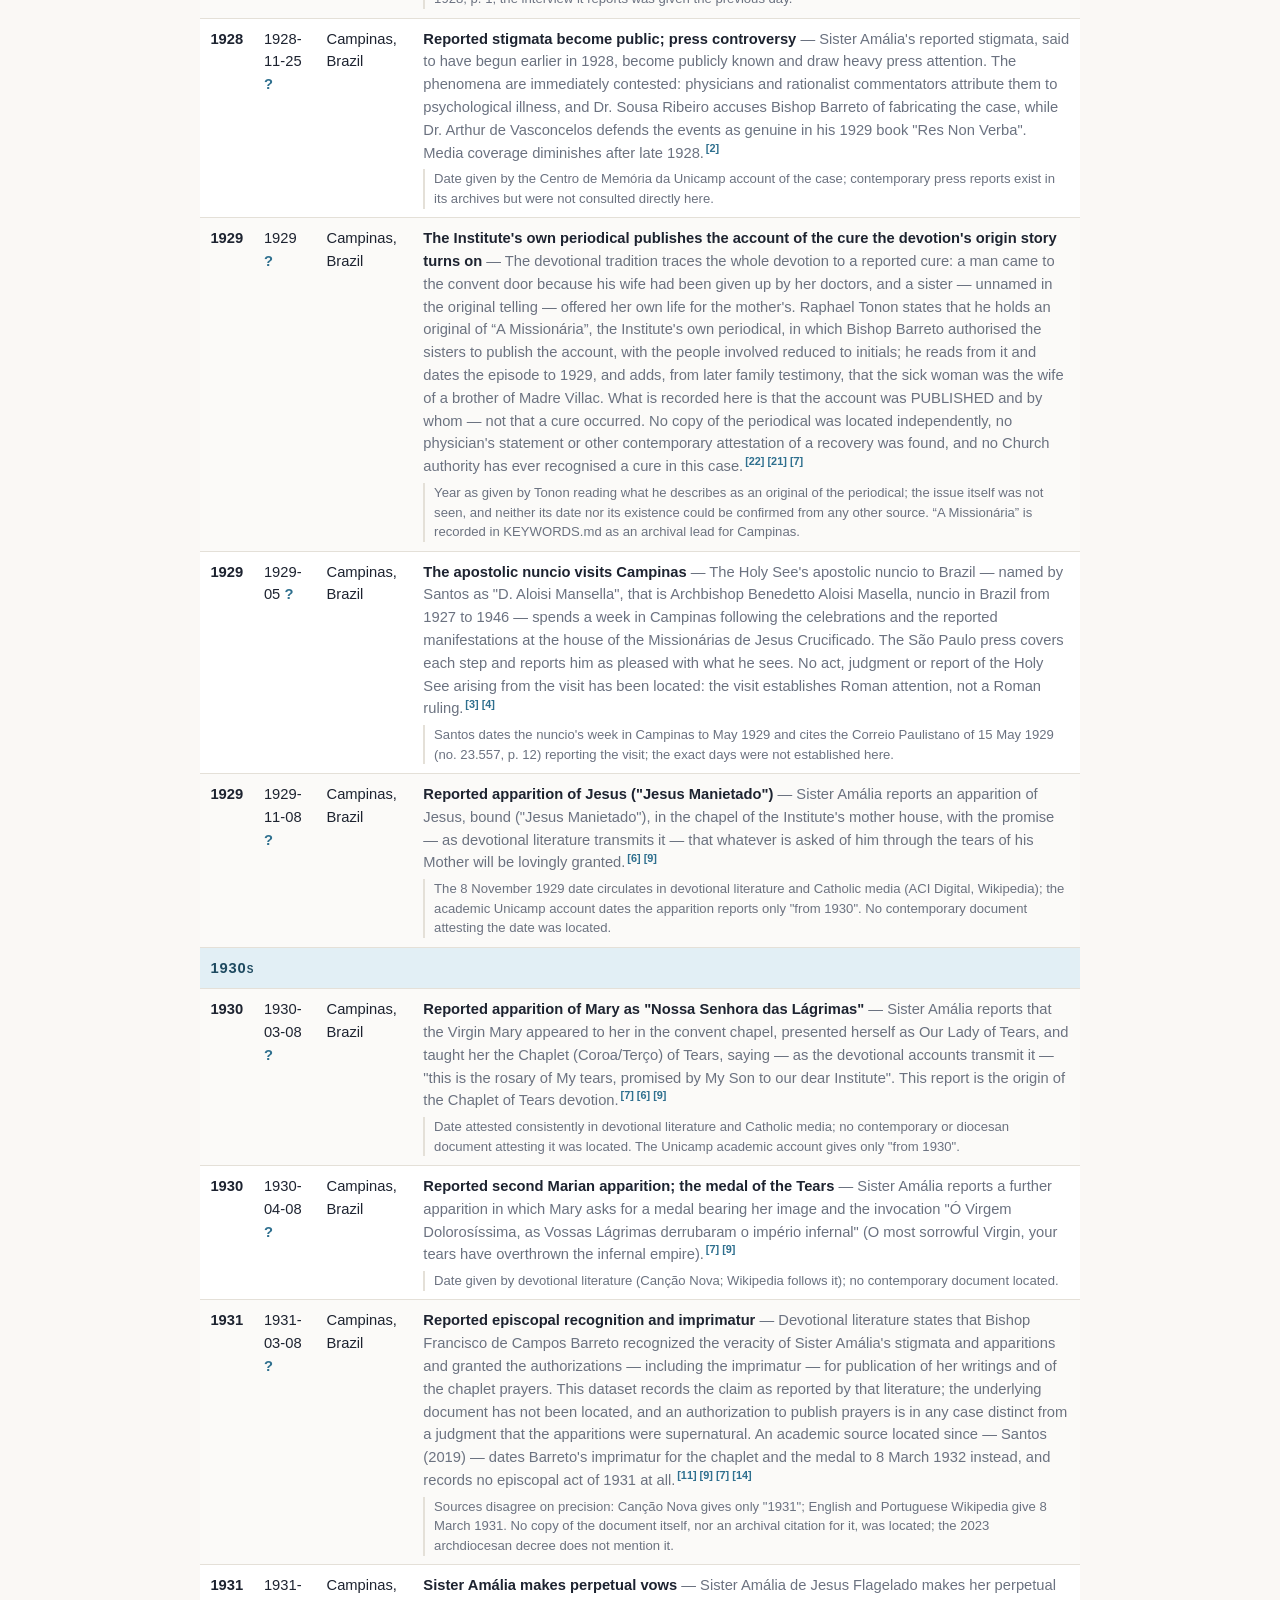
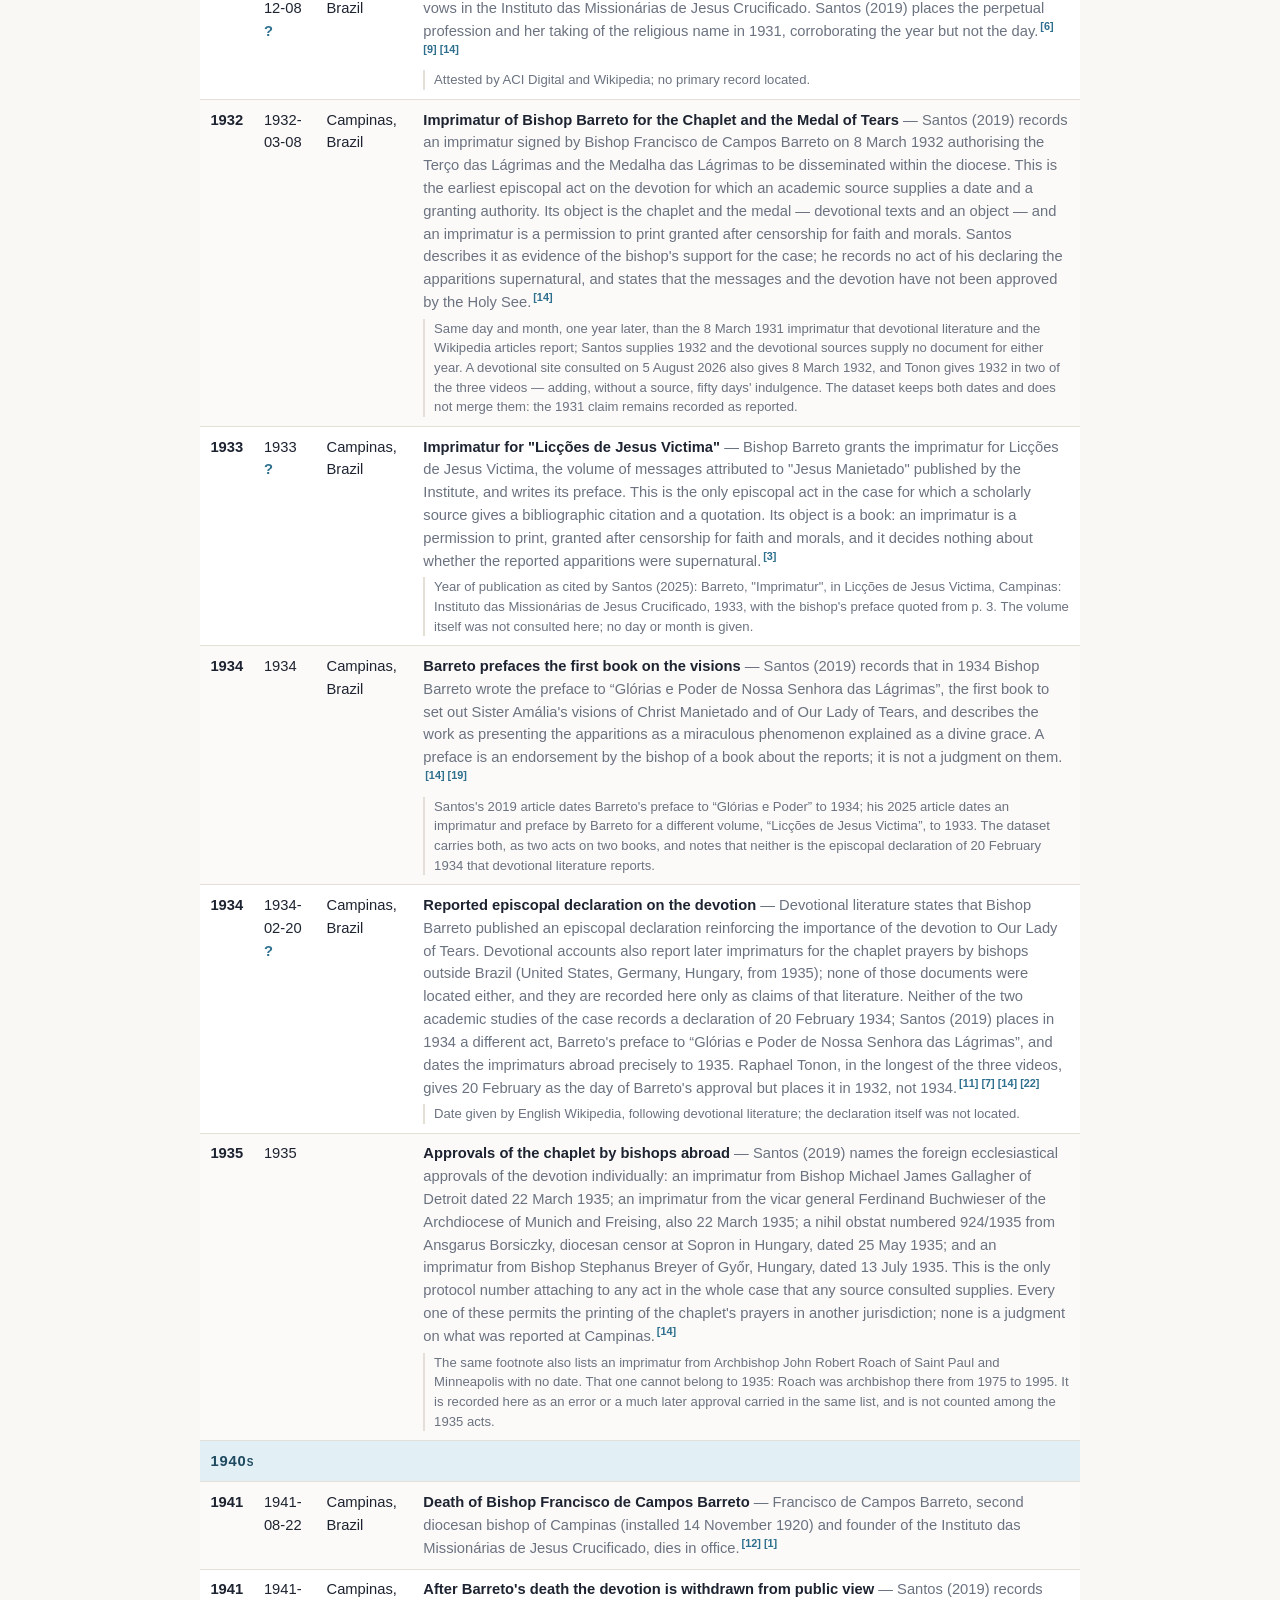
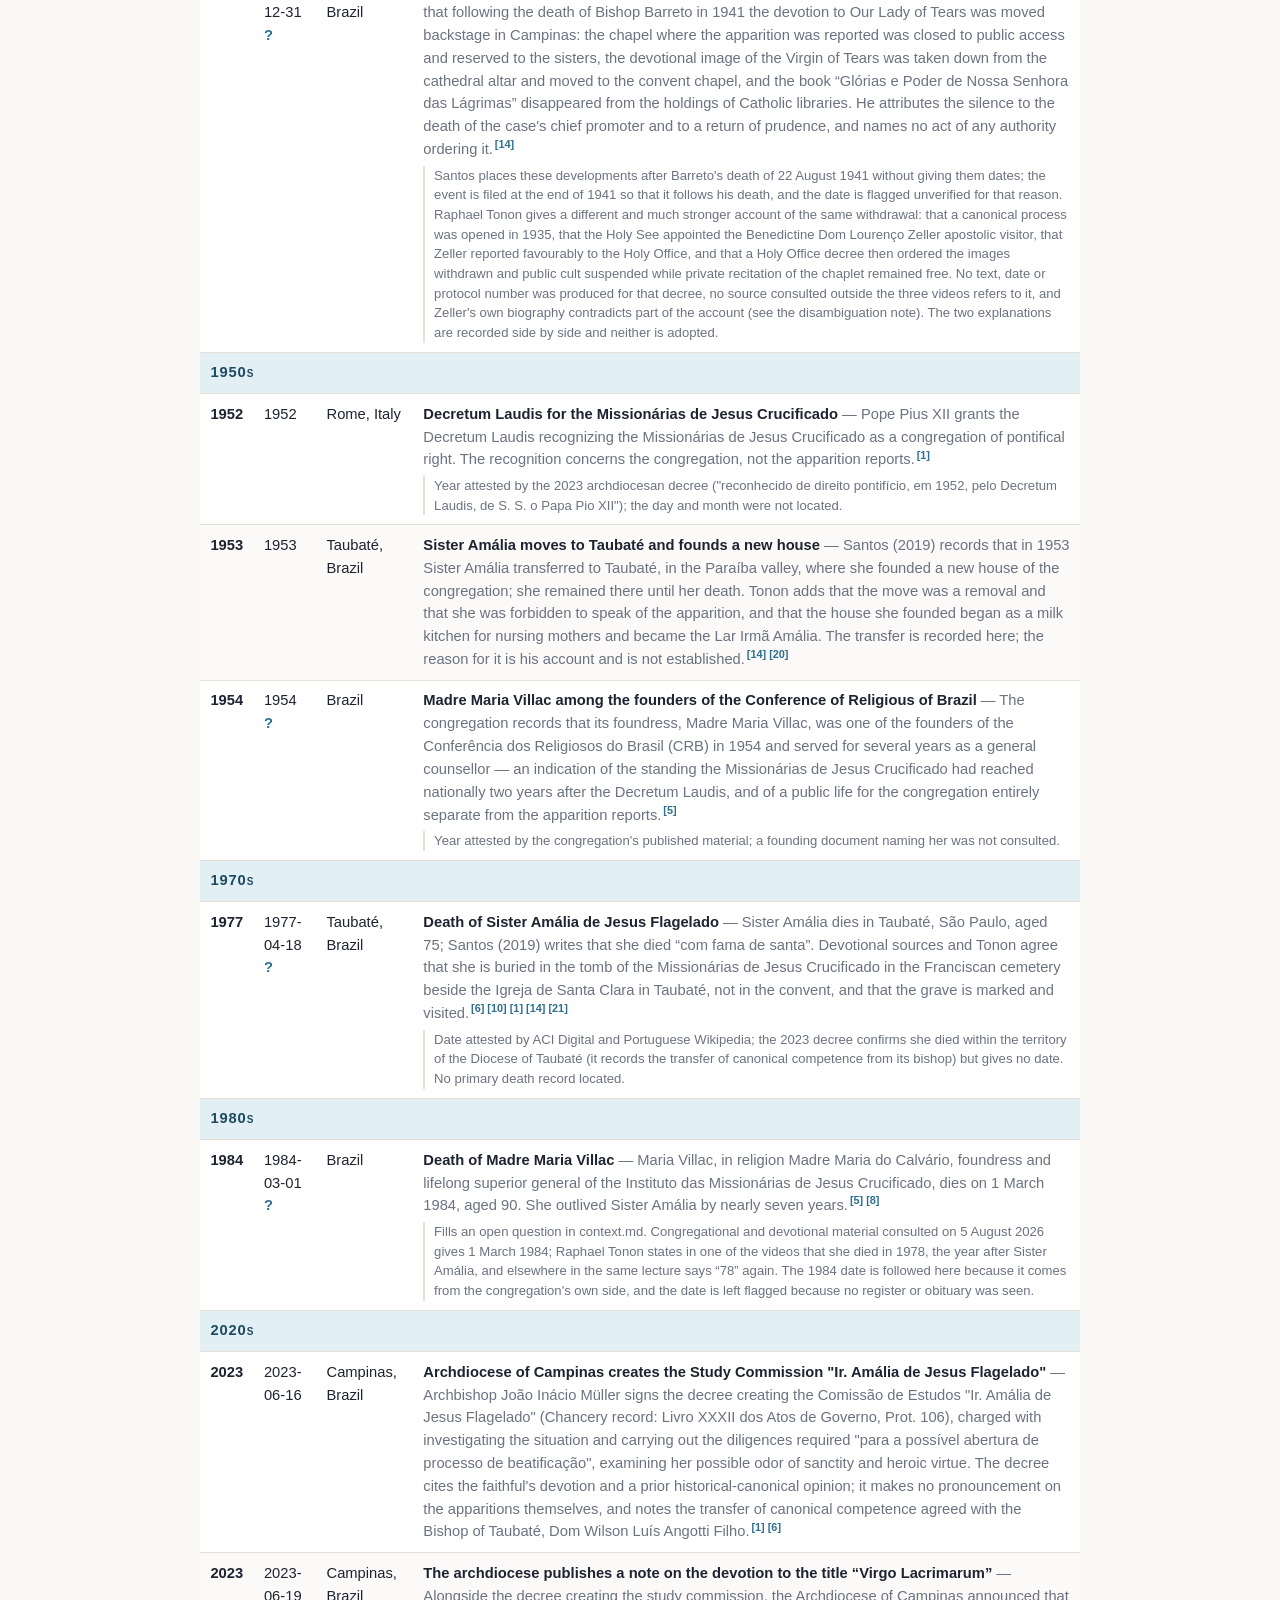
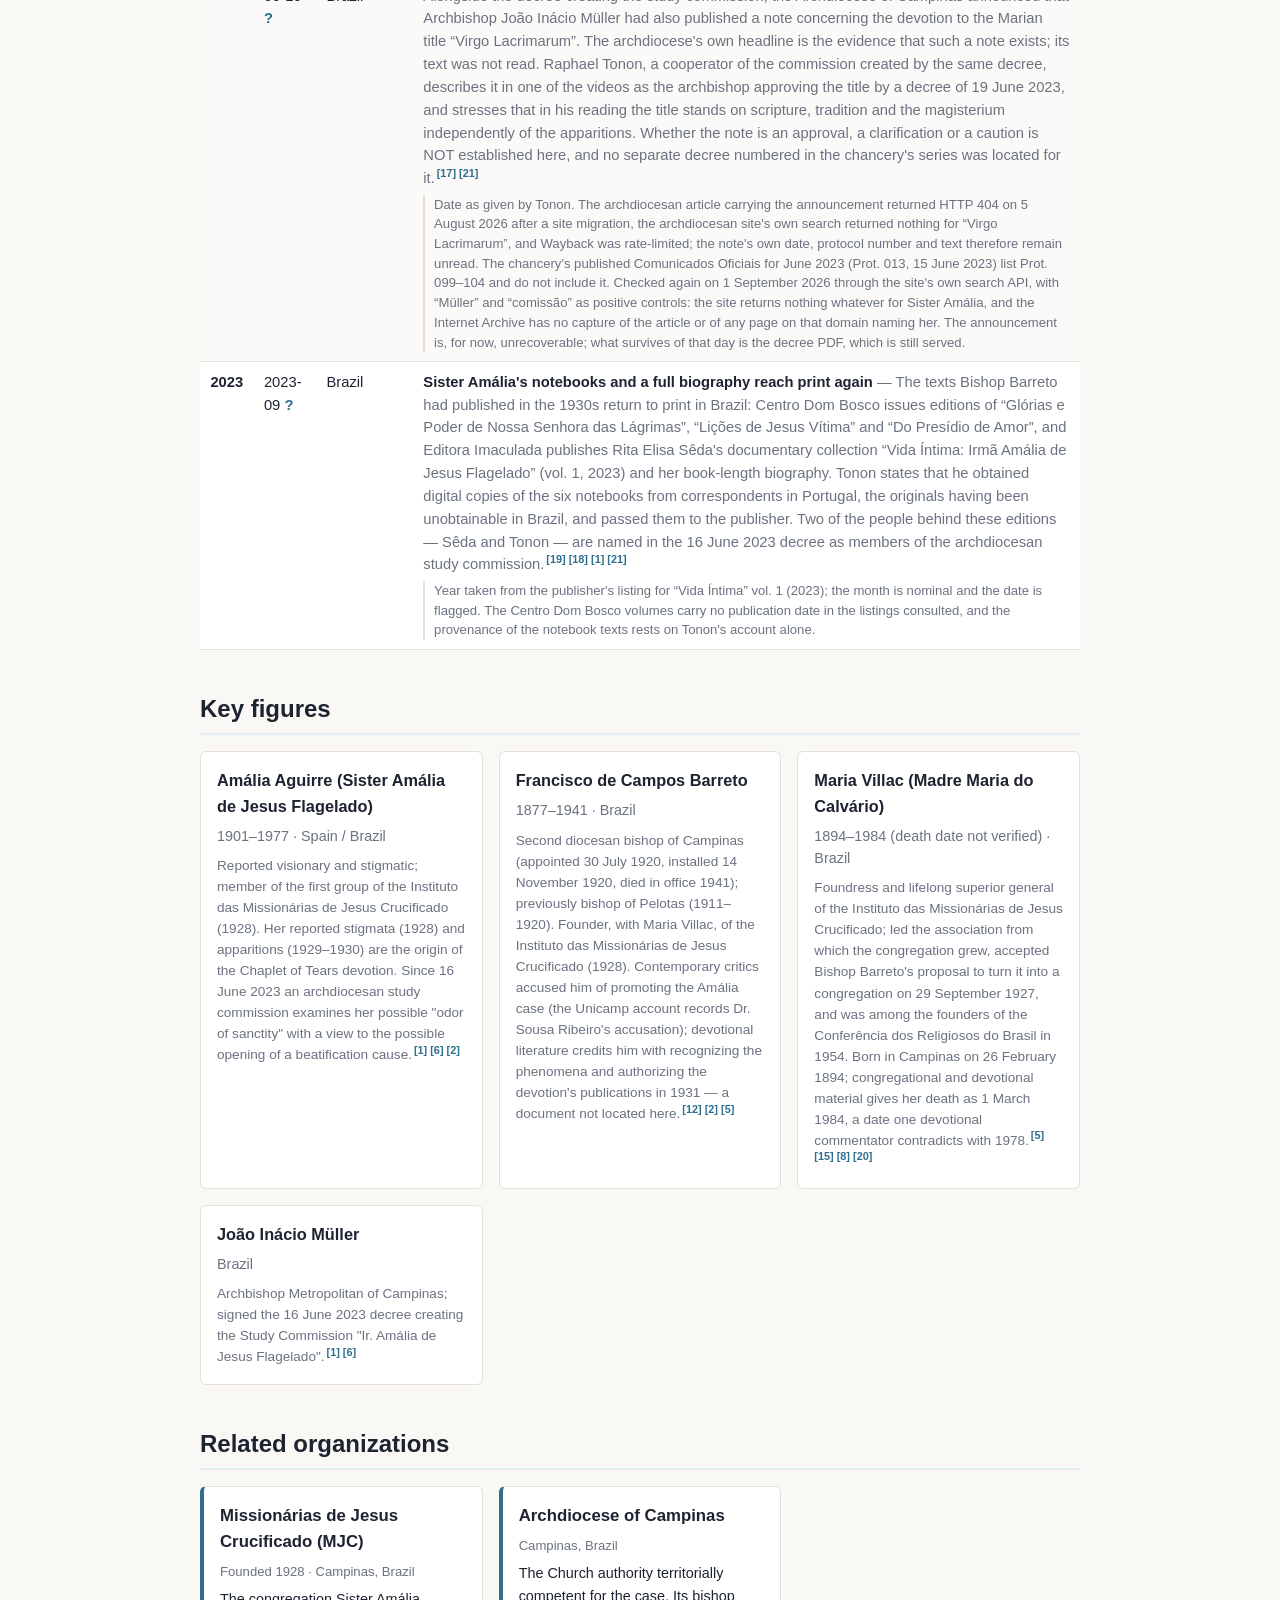
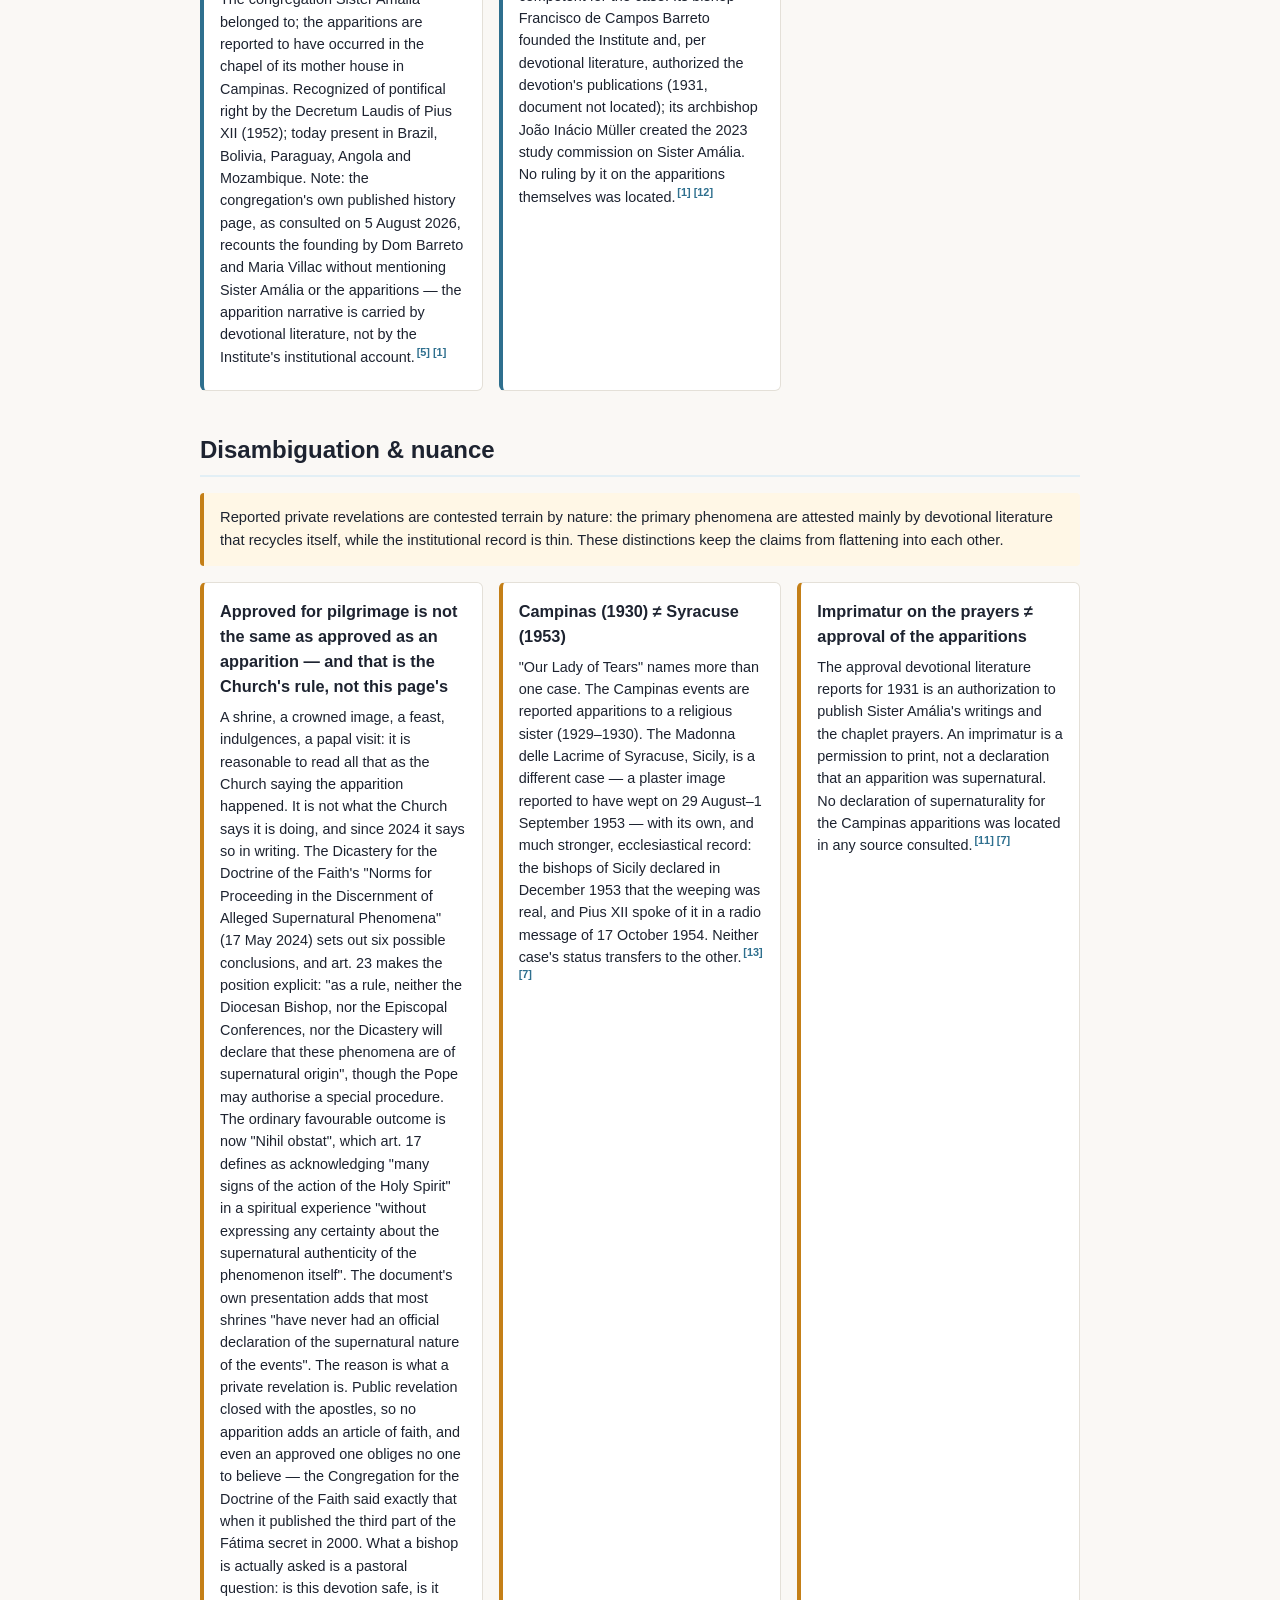
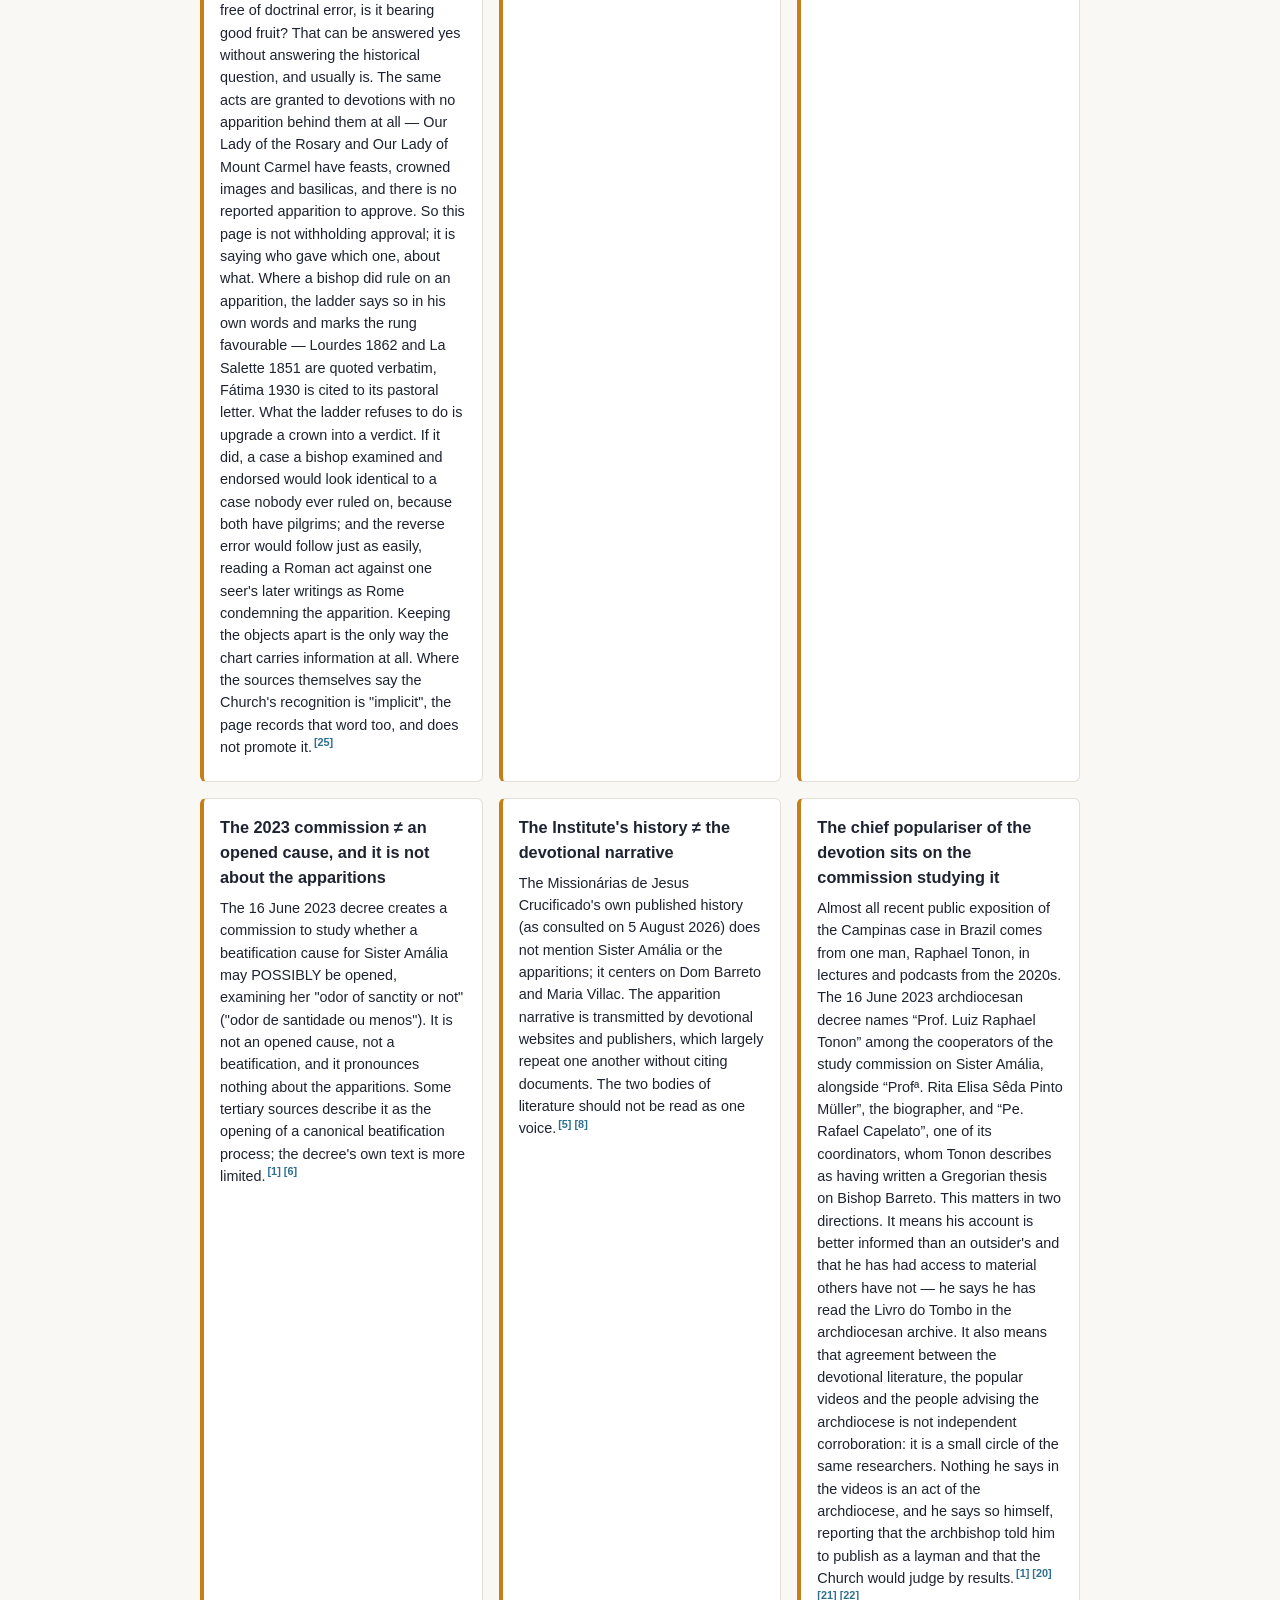
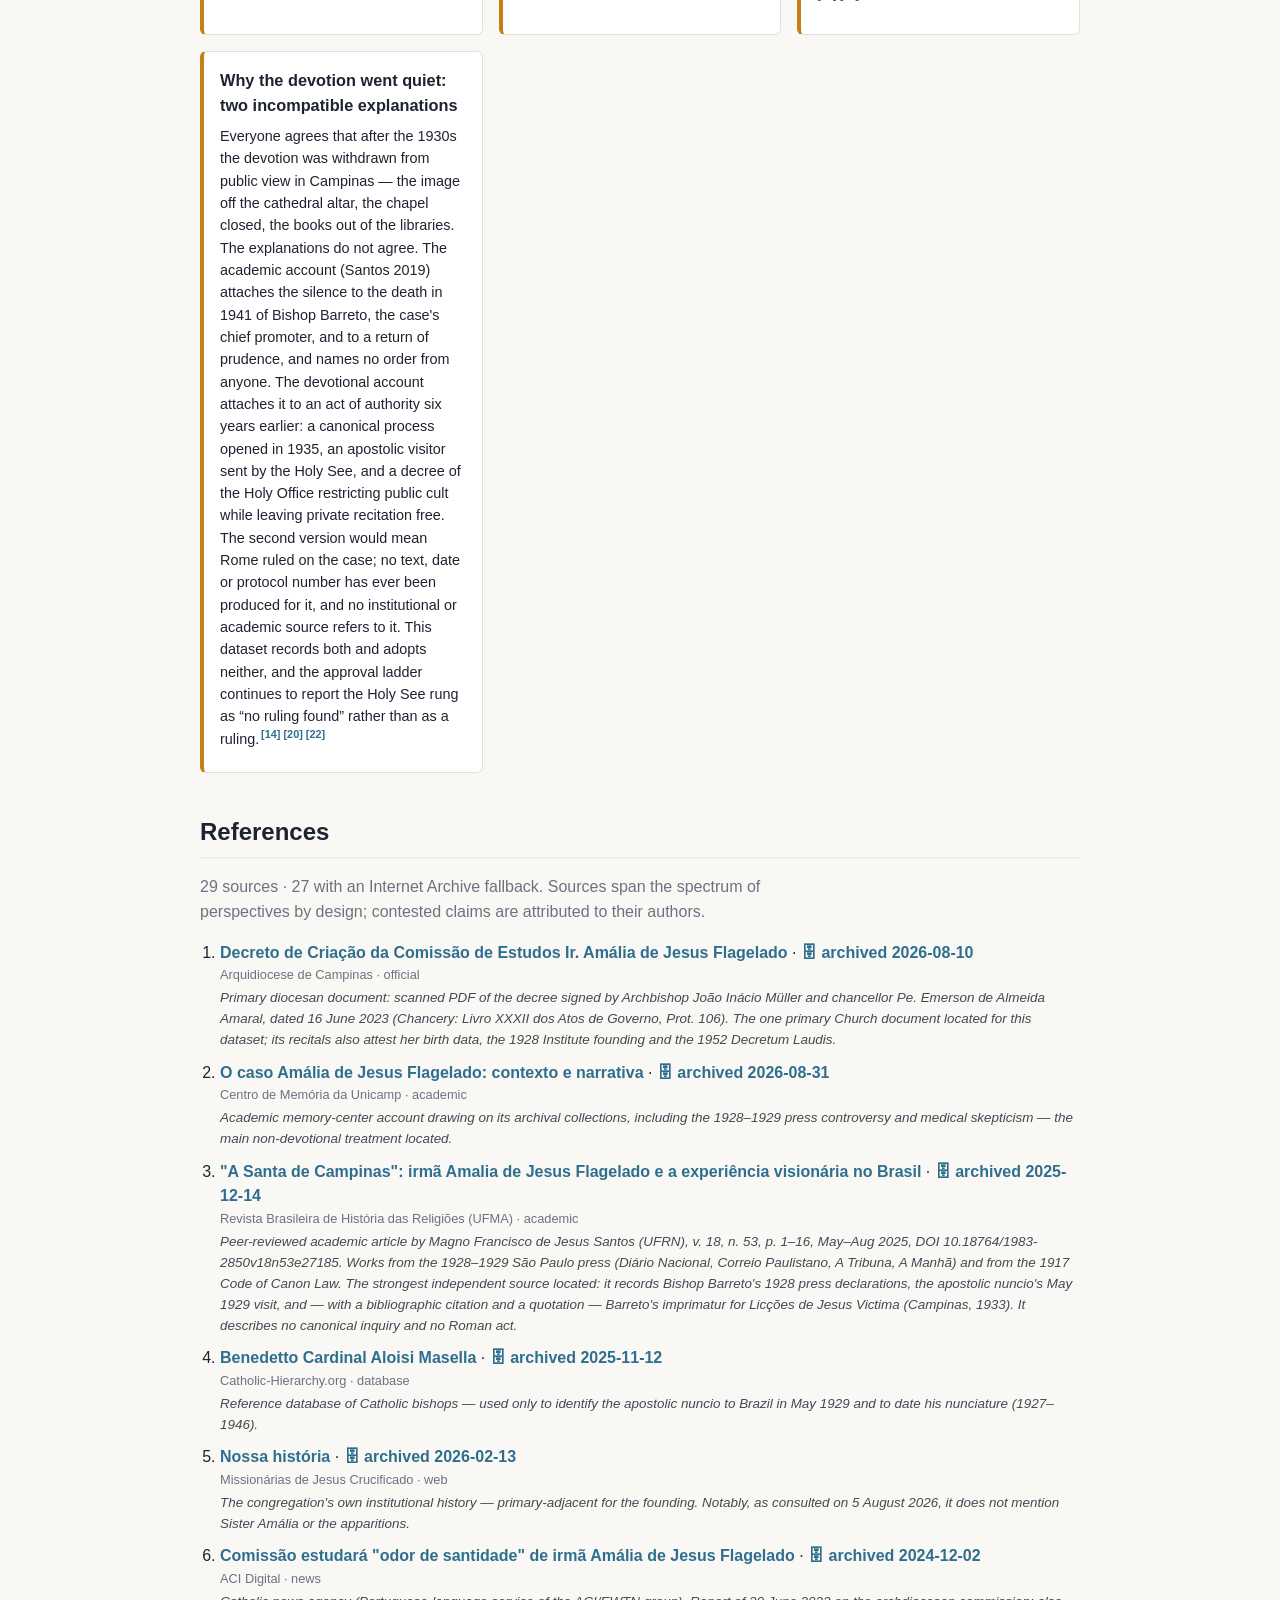
==== commit ef7ecf38: "Merge pull request #19 from cronologia/claude/tears-prayer-novena-pages-sboupi Record an unrecoverab" ====
--- a/docs/en/index.html
+++ b/docs/en/index.html
@@ -46,7 +46,7 @@
       <h1>Our Lady of Tears — Chronology</h1>
       <p class="subtitle">Chronology of the reported apparitions of Our Lady of Tears in Campinas, Brazil, and of what came before and after them (1908–2023)</p>
       <p class="lead">An open, source-referenced chronology of the reported apparitions of Our Lady of Tears (Nossa Senhora das Lágrimas) to Sister Amália de Jesus Flagelado in Campinas, Brazil, and of the Chaplet of Tears devotion that grew from them.</p>
-      <p class="updated">Last updated: 2026-08-19</p>
+      <p class="updated">Last updated: 2026-09-01</p>
     </div>
   </header>
 
@@ -423,7 +423,7 @@
           <td class="year">2023</td>
           <td>2023-06-19 <span class="flag" title="Date not yet verified against a primary source">?</span></td>
           <td>Campinas, Brazil</td>
-          <td><strong>The archdiocese publishes a note on the devotion to the title “Virgo Lacrimarum”</strong> <span class="muted">— Alongside the decree creating the study commission, the Archdiocese of Campinas announced that Archbishop João Inácio Müller had also published a note concerning the devotion to the Marian title “Virgo Lacrimarum”. The archdiocese&#39;s own headline is the evidence that such a note exists; its text was not read. Raphael Tonon, a cooperator of the commission created by the same decree, describes it in one of the videos as the archbishop approving the title by a decree of 19 June 2023, and stresses that in his reading the title stands on scripture, tradition and the magisterium independently of the apparitions. Whether the note is an approval, a clarification or a caution is NOT established here, and no separate decree numbered in the chancery&#39;s series was located for it.</span><sup class="cite"><a href="#ref-17" title="Reference 17">[17]</a> <a href="#ref-21" title="Reference 21">[21]</a></sup><span class="date-note">Date as given by Tonon. The archdiocesan article carrying the announcement returned HTTP 404 on 5 August 2026 after a site migration, the archdiocesan site&#39;s own search returned nothing for “Virgo Lacrimarum”, and Wayback was rate-limited; the note&#39;s own date, protocol number and text therefore remain unread. The chancery&#39;s published Comunicados Oficiais for June 2023 (Prot. 013, 15 June 2023) list Prot. 099–104 and do not include it.</span></td>
+          <td><strong>The archdiocese publishes a note on the devotion to the title “Virgo Lacrimarum”</strong> <span class="muted">— Alongside the decree creating the study commission, the Archdiocese of Campinas announced that Archbishop João Inácio Müller had also published a note concerning the devotion to the Marian title “Virgo Lacrimarum”. The archdiocese&#39;s own headline is the evidence that such a note exists; its text was not read. Raphael Tonon, a cooperator of the commission created by the same decree, describes it in one of the videos as the archbishop approving the title by a decree of 19 June 2023, and stresses that in his reading the title stands on scripture, tradition and the magisterium independently of the apparitions. Whether the note is an approval, a clarification or a caution is NOT established here, and no separate decree numbered in the chancery&#39;s series was located for it.</span><sup class="cite"><a href="#ref-17" title="Reference 17">[17]</a> <a href="#ref-21" title="Reference 21">[21]</a></sup><span class="date-note">Date as given by Tonon. The archdiocesan article carrying the announcement returned HTTP 404 on 5 August 2026 after a site migration, the archdiocesan site&#39;s own search returned nothing for “Virgo Lacrimarum”, and Wayback was rate-limited; the note&#39;s own date, protocol number and text therefore remain unread. The chancery&#39;s published Comunicados Oficiais for June 2023 (Prot. 013, 15 June 2023) list Prot. 099–104 and do not include it. Checked again on 1 September 2026 through the site&#39;s own search API, with “Müller” and “comissão” as positive controls: the site returns nothing whatever for Sister Amália, and the Internet Archive has no capture of the article or of any page on that domain naming her. The announcement is, for now, unrecoverable; what survives of that day is the decree PDF, which is still served.</span></td>
         </tr>
         <tr>
           <td class="year">2023</td>
@@ -610,17 +610,17 @@
         <li id="ref-17">
           <a href="https://www.arquidiocesecampinas.com.br/dom-joao-inacio-muller-nomeia-comissao-de-estudos-irma-amalia-de-jesus-flagelado-sob-o-possivel-processo-de-beatificacao-de-acordo-com-o-direito-da-igreja-publica-tambem-nota-a-respeito-da-devoc/" rel="noopener noreferrer" target="_blank">Dom João Inácio Müller nomeia Comissão de Estudos “Irmã Amália de Jesus Flagelado”. Publica, também, nota a respeito da devoção ao título “Virgo Lacrimarum”</a>
           <span class="ref-meta">Arquidiocese de Campinas · news</span>
-          <span class="ref-note">The archdiocese&#39;s own announcement that the archbishop published, alongside the 16 June 2023 commission decree, a note on the devotion to the title “Virgo Lacrimarum”. Cited here for the EXISTENCE of that note, which its headline establishes in the archdiocese&#39;s own voice. The page returned HTTP 404 when fetched on 5 August 2026 following a site migration, and the note&#39;s text, date and protocol number were therefore not read; no separate PDF of it was located on the archdiocesan site. It is listed so that the gap is visible and addressable rather than silent.</span>
+          <span class="ref-note">The archdiocese&#39;s own announcement of the 16 June 2023 decree, and of a note published alongside it on the devotion to the title “Virgo Lacrimarum”. Cited for the announcement&#39;s existence: its text was never read. Re-checked on 1 September 2026 and the position is worse than link rot. The URL returns 404; the Internet Archive holds no capture of it, and none of anything on that domain matching “amalia”; and the archdiocesan site&#39;s own search API returns nothing for “Amália”, “Flagelado” or “beatificação” — while the same query for “Müller” and for “comissão” returns results, so the search works and the absence is real. The archdiocese no longer publishes anything about Sister Amália. The URL is kept as the citation of record, because it is what was consulted; it is not retrievable today by any route tried. The decree PDF itself is a separate reference and is still live.</span>
         </li>
         <li id="ref-18">
           <a href="https://www.editoraimaculada.com/produto/lancamento-setembro.html" rel="noopener noreferrer" target="_blank">Irmã Amália e a Devoção a Nossa Senhora das Lágrimas</a> · <a class="archive-link" href="https://web.archive.org/web/20240713133227/https://www.editoraimaculada.com/produto/lancamento-setembro.html" rel="noopener noreferrer" target="_blank">🗄 archived 2024-07-13</a>
           <span class="ref-meta">Editora Imaculada · book</span>
-          <span class="ref-note">Book-length devotional biography by Rita Elisa Sêda (536 pp.; 6th edition as listed in 2026), by the same publisher as her two-volume documentary collection “Vida Íntima: Irmã Amália de Jesus Flagelado” (vol. 1, 2023). Sympathetic perspective, and identified here because the 16 June 2023 archdiocesan decree names “Profª. Rita Elisa Sêda Pinto Müller” among the study commission&#39;s cooperators — so the principal modern biographer sits inside the body examining the case. Not consulted directly for this dataset: no claim below rests on it.</span>
+          <span class="ref-note">Book-length devotional biography by Rita Elisa Sêda (536 pp.; 6th edition as listed in 2026), by the same publisher as her two-volume documentary collection “Vida Íntima: Irmã Amália de Jesus Flagelado” (vol. 1, 2023). Sympathetic perspective, and identified here because the 16 June 2023 archdiocesan decree names “Profª. Rita Elisa Sêda Pinto Müller” among the study commission&#39;s cooperators — so the principal modern biographer sits inside the body examining the case. Not consulted directly for this dataset: no claim below rests on it. The live URL has since returned 404 (checked 1 September 2026); the Internet Archive capture linked beside it is the citation of record.</span>
         </li>
         <li id="ref-19">
           <a href="https://loja.centrodombosco.org/combo-irma-amalia-nossa-senhora-das-lagrimas" rel="noopener noreferrer" target="_blank">Nossa Senhora das Lágrimas — obras da Irmã Amália de Jesus Flagelado</a> · <a class="archive-link" href="https://web.archive.org/web/20250723025336/https://loja.centrodombosco.org/combo-irma-amalia-nossa-senhora-das-lagrimas" rel="noopener noreferrer" target="_blank">🗄 archived 2025-07-23</a>
           <span class="ref-meta">Centro Dom Bosco · book</span>
-          <span class="ref-note">Traditionalist Catholic publisher&#39;s current editions of the notebooks attributed to Sister Amália — “Glórias e Poder de Nossa Senhora das Lágrimas”, “Lições de Jesus Vítima” and “Do Presídio de Amor” — the texts Bishop Barreto first published in the 1930s. Sympathetic perspective. Relevant as bibliography rather than as evidence: these are modern reprints, and none of the listings consulted reproduces an original imprimatur, title page or date.</span>
+          <span class="ref-note">Traditionalist Catholic publisher&#39;s current editions of the notebooks attributed to Sister Amália — “Glórias e Poder de Nossa Senhora das Lágrimas”, “Lições de Jesus Vítima” and “Do Presídio de Amor” — the texts Bishop Barreto first published in the 1930s. Sympathetic perspective. Relevant as bibliography rather than as evidence: these are modern reprints, and none of the listings consulted reproduces an original imprimatur, title page or date. The live URL has since returned 404 (checked 1 September 2026); the Internet Archive capture linked beside it is the citation of record.</span>
         </li>
         <li id="ref-20">
           <a href="https://youtu.be/iZOHoERKdlI" rel="noopener noreferrer" target="_blank">A profecia de Nossa Senhora das Lágrimas para o Brasil — prof. Raphael Tonon</a> · <a class="archive-link" href="https://web.archive.org/web/20260906221342/https://www.youtube.com/watch?v=iZOHoERKdlI&amp;feature=youtu.be" rel="noopener noreferrer" target="_blank">🗄 archived 2026-09-06</a>
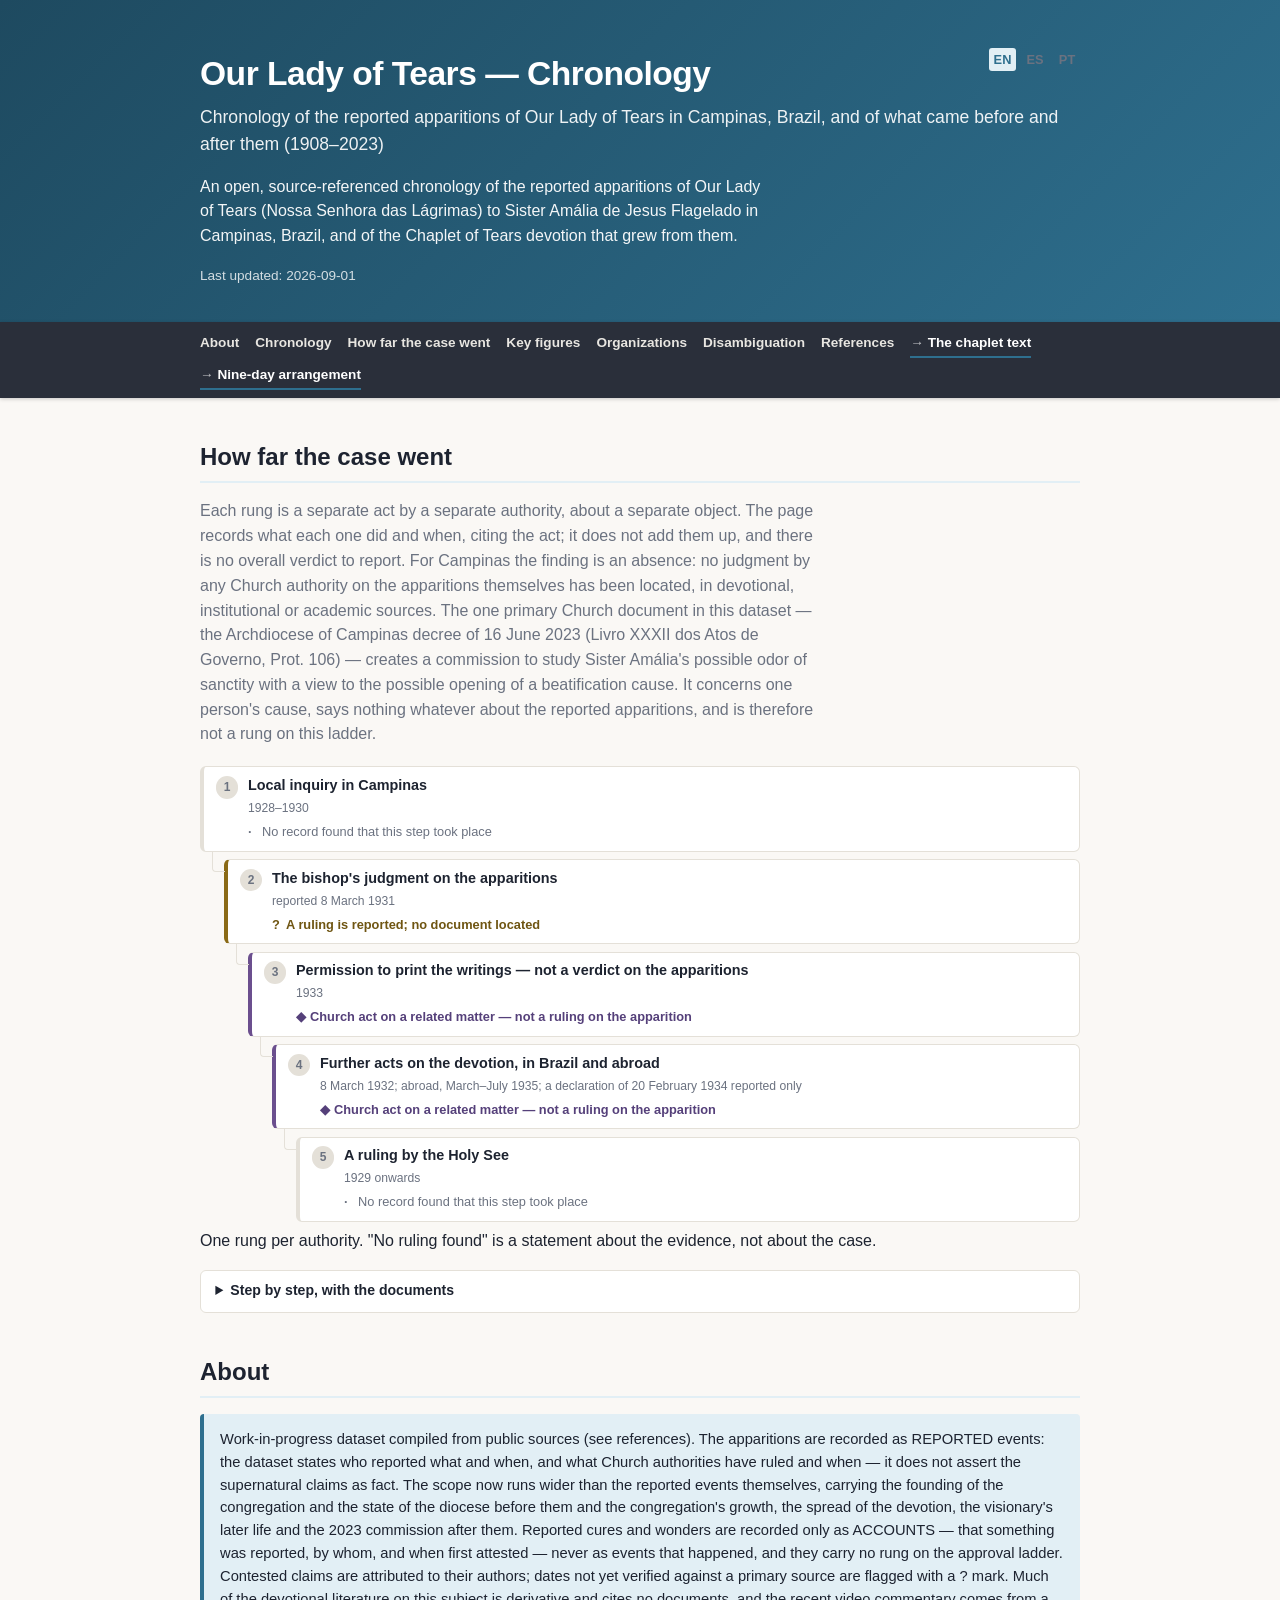
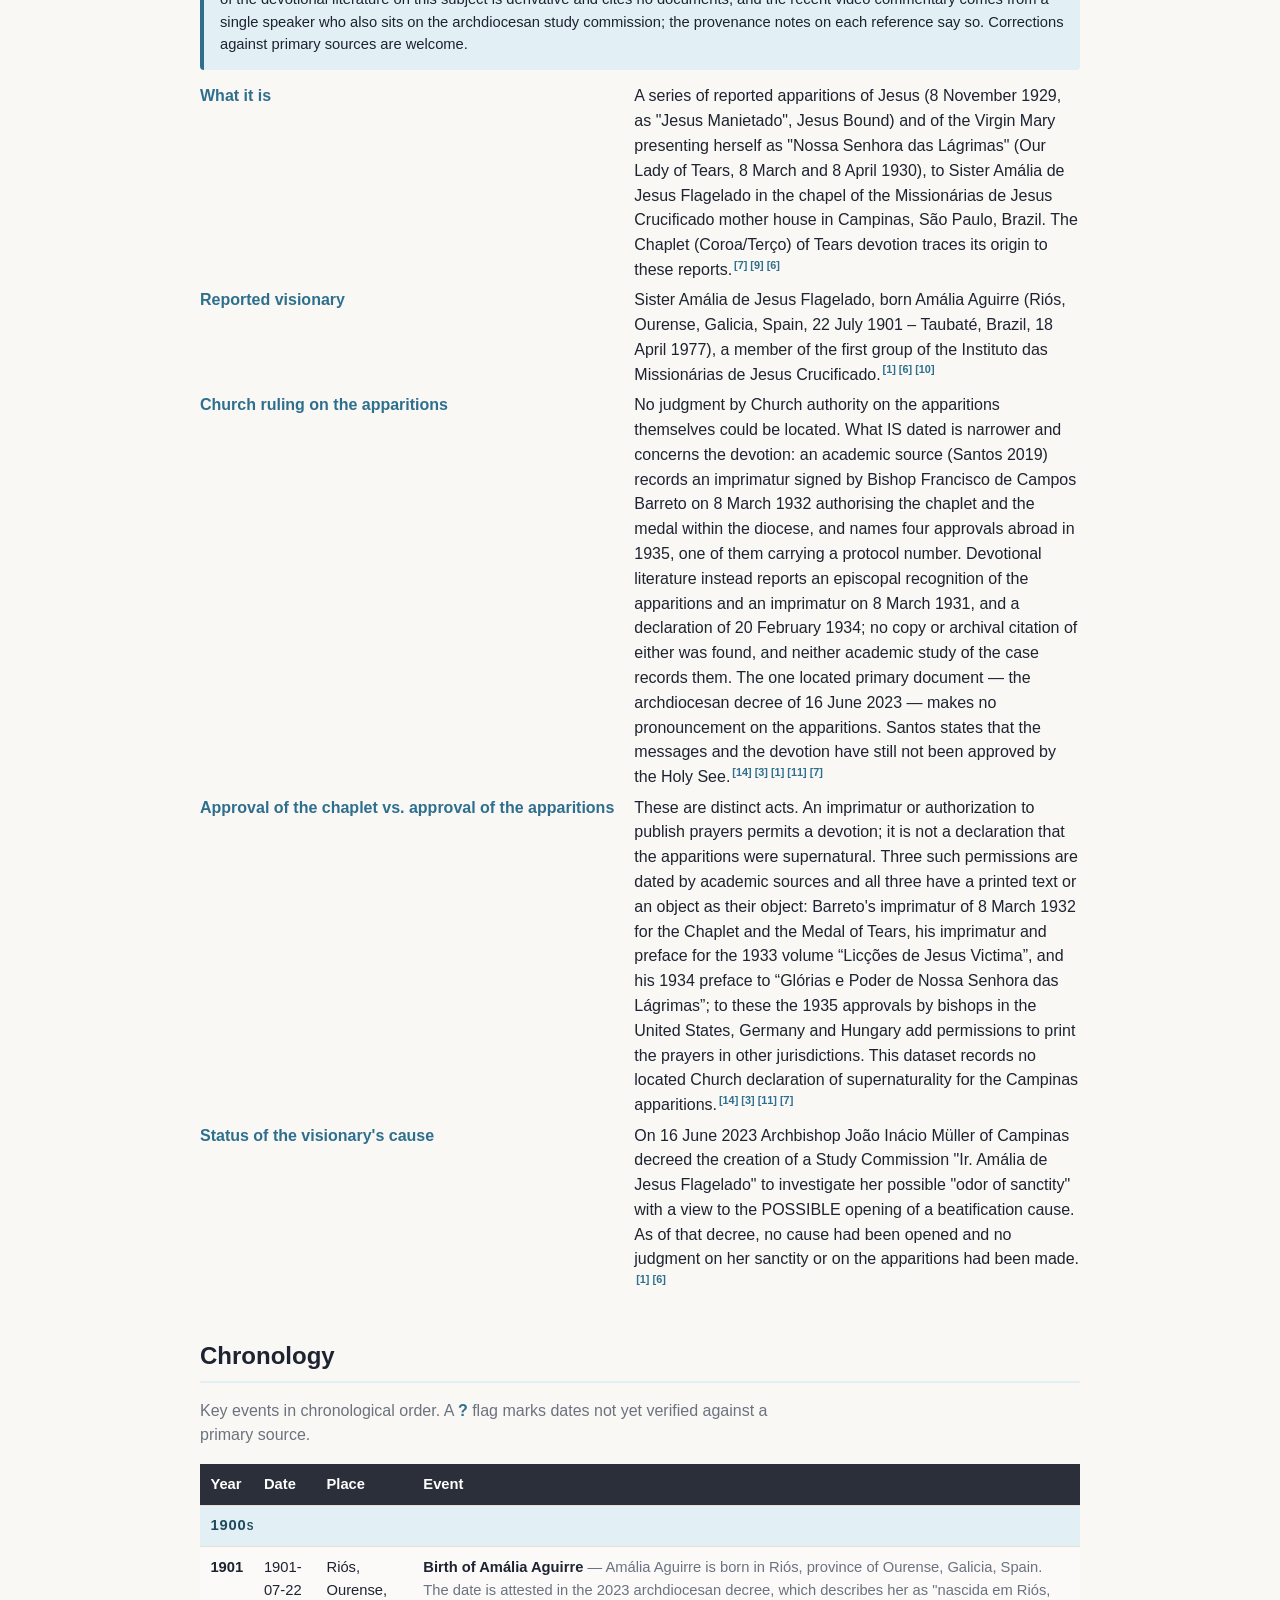
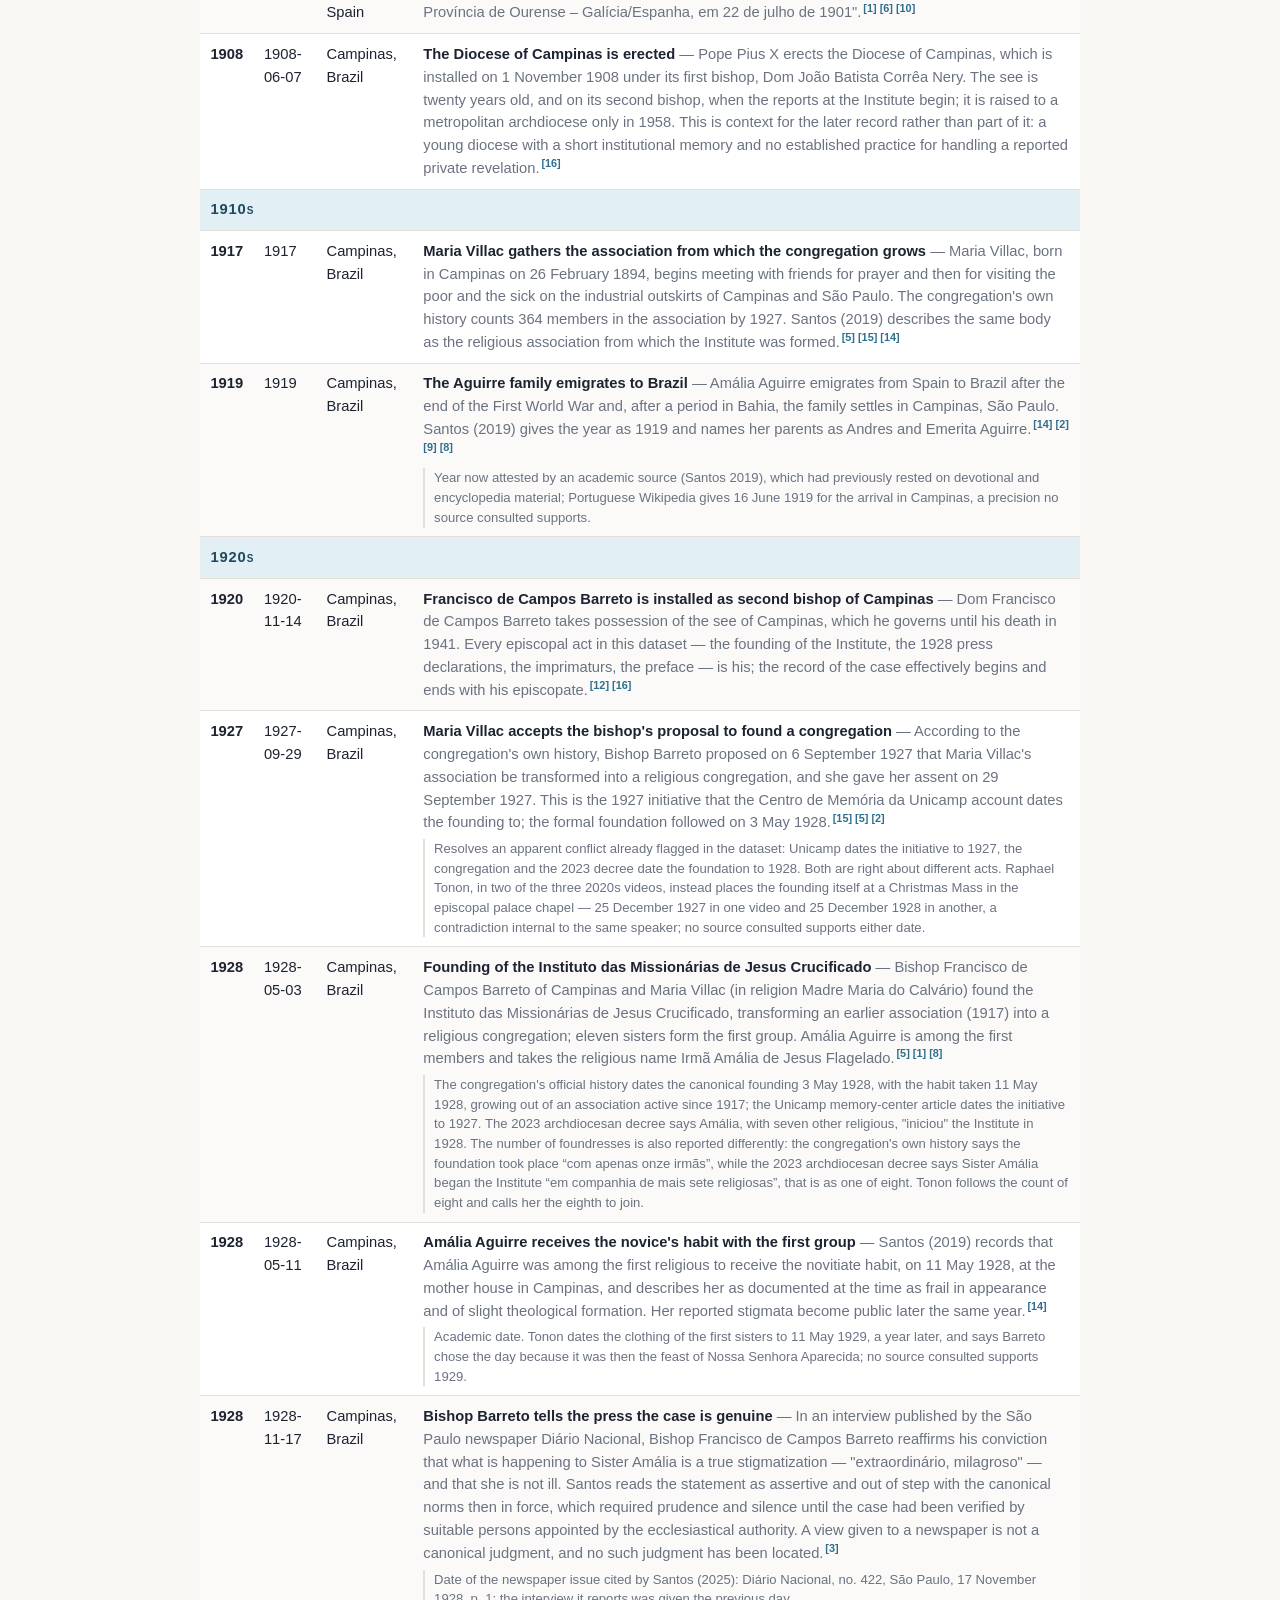
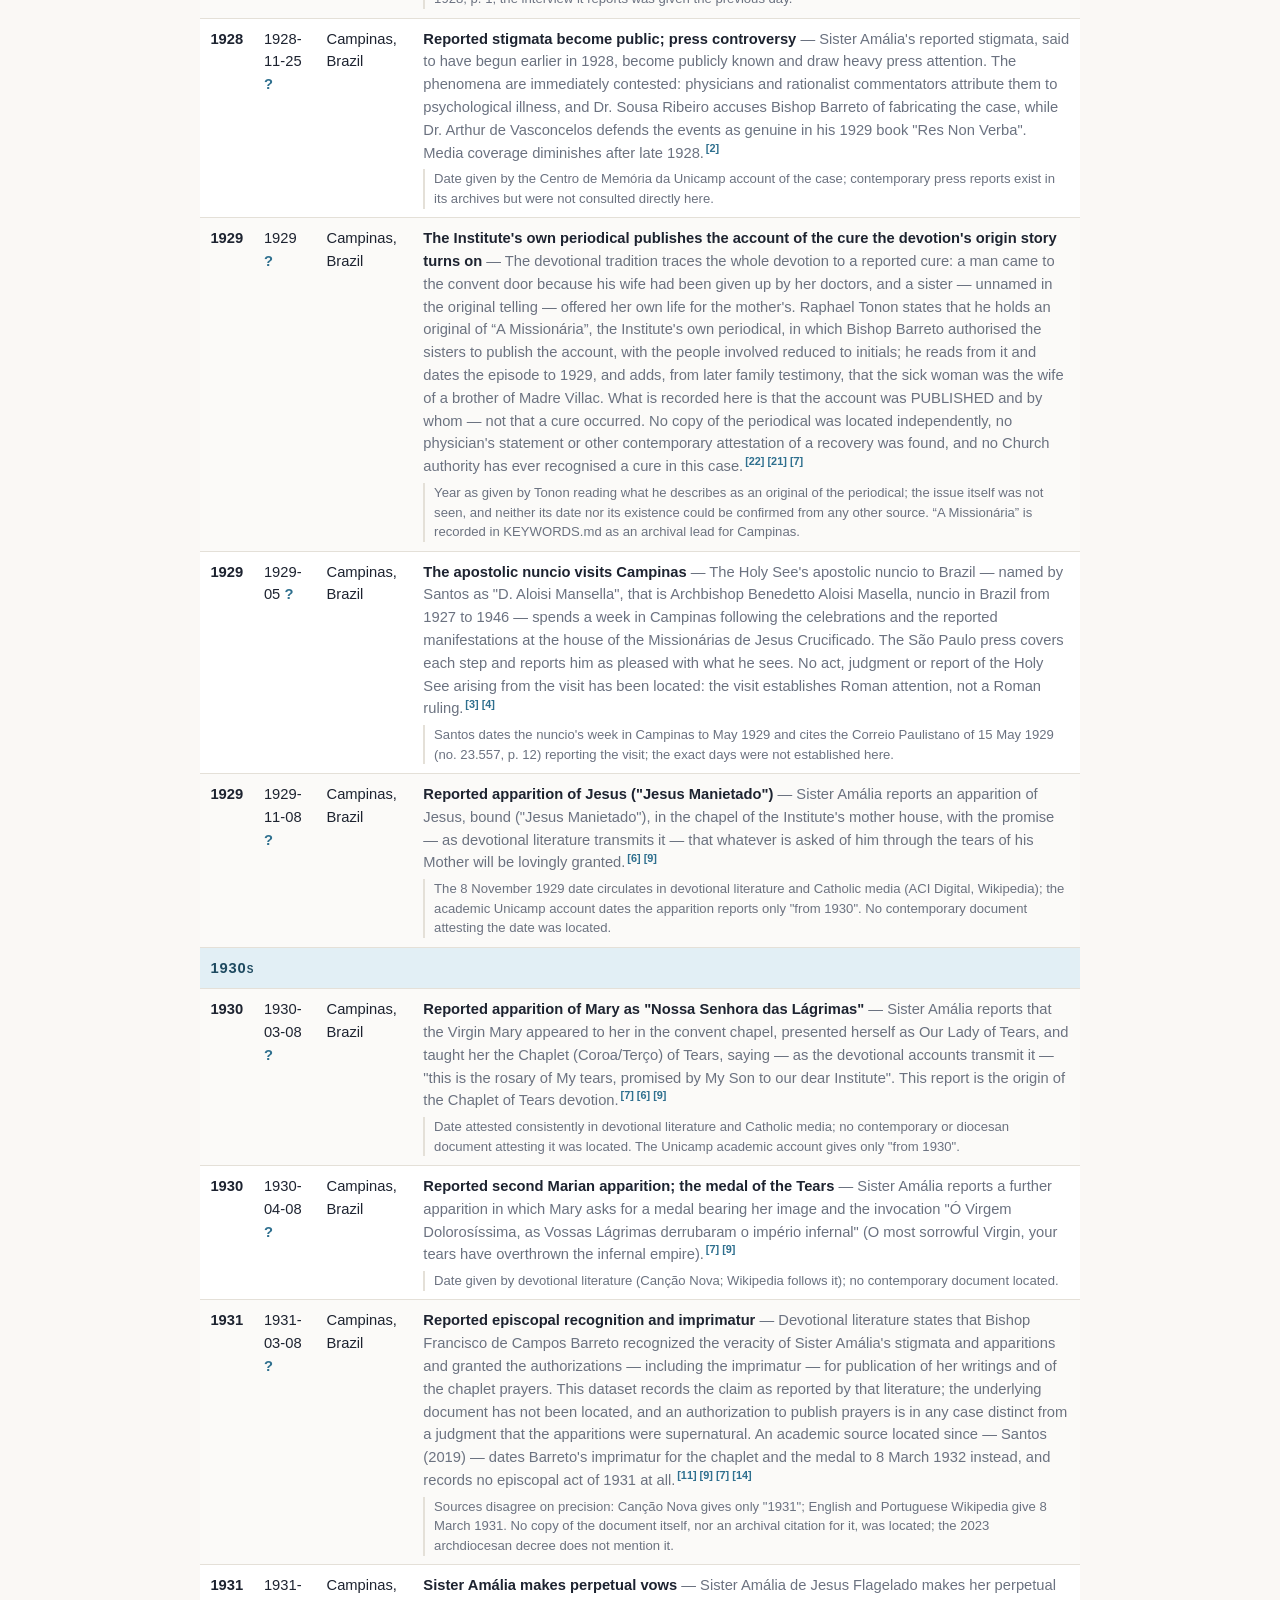
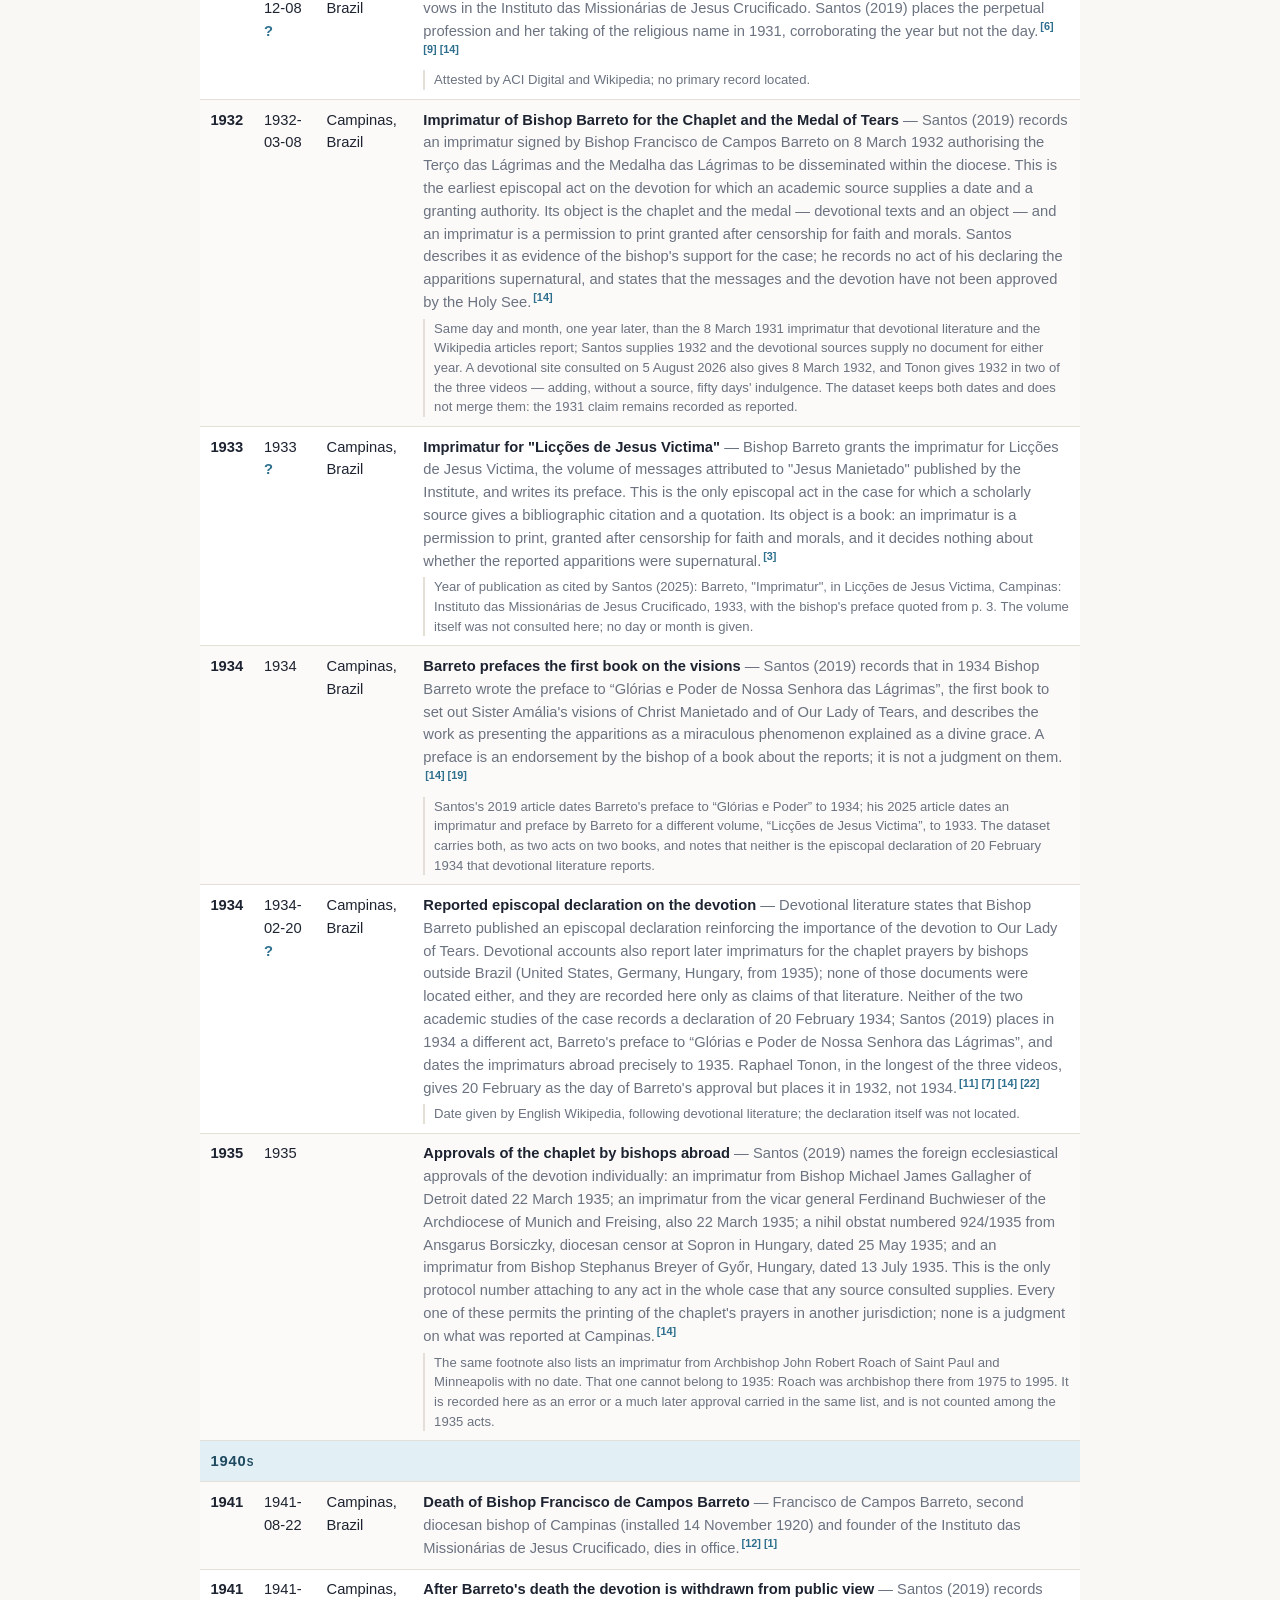
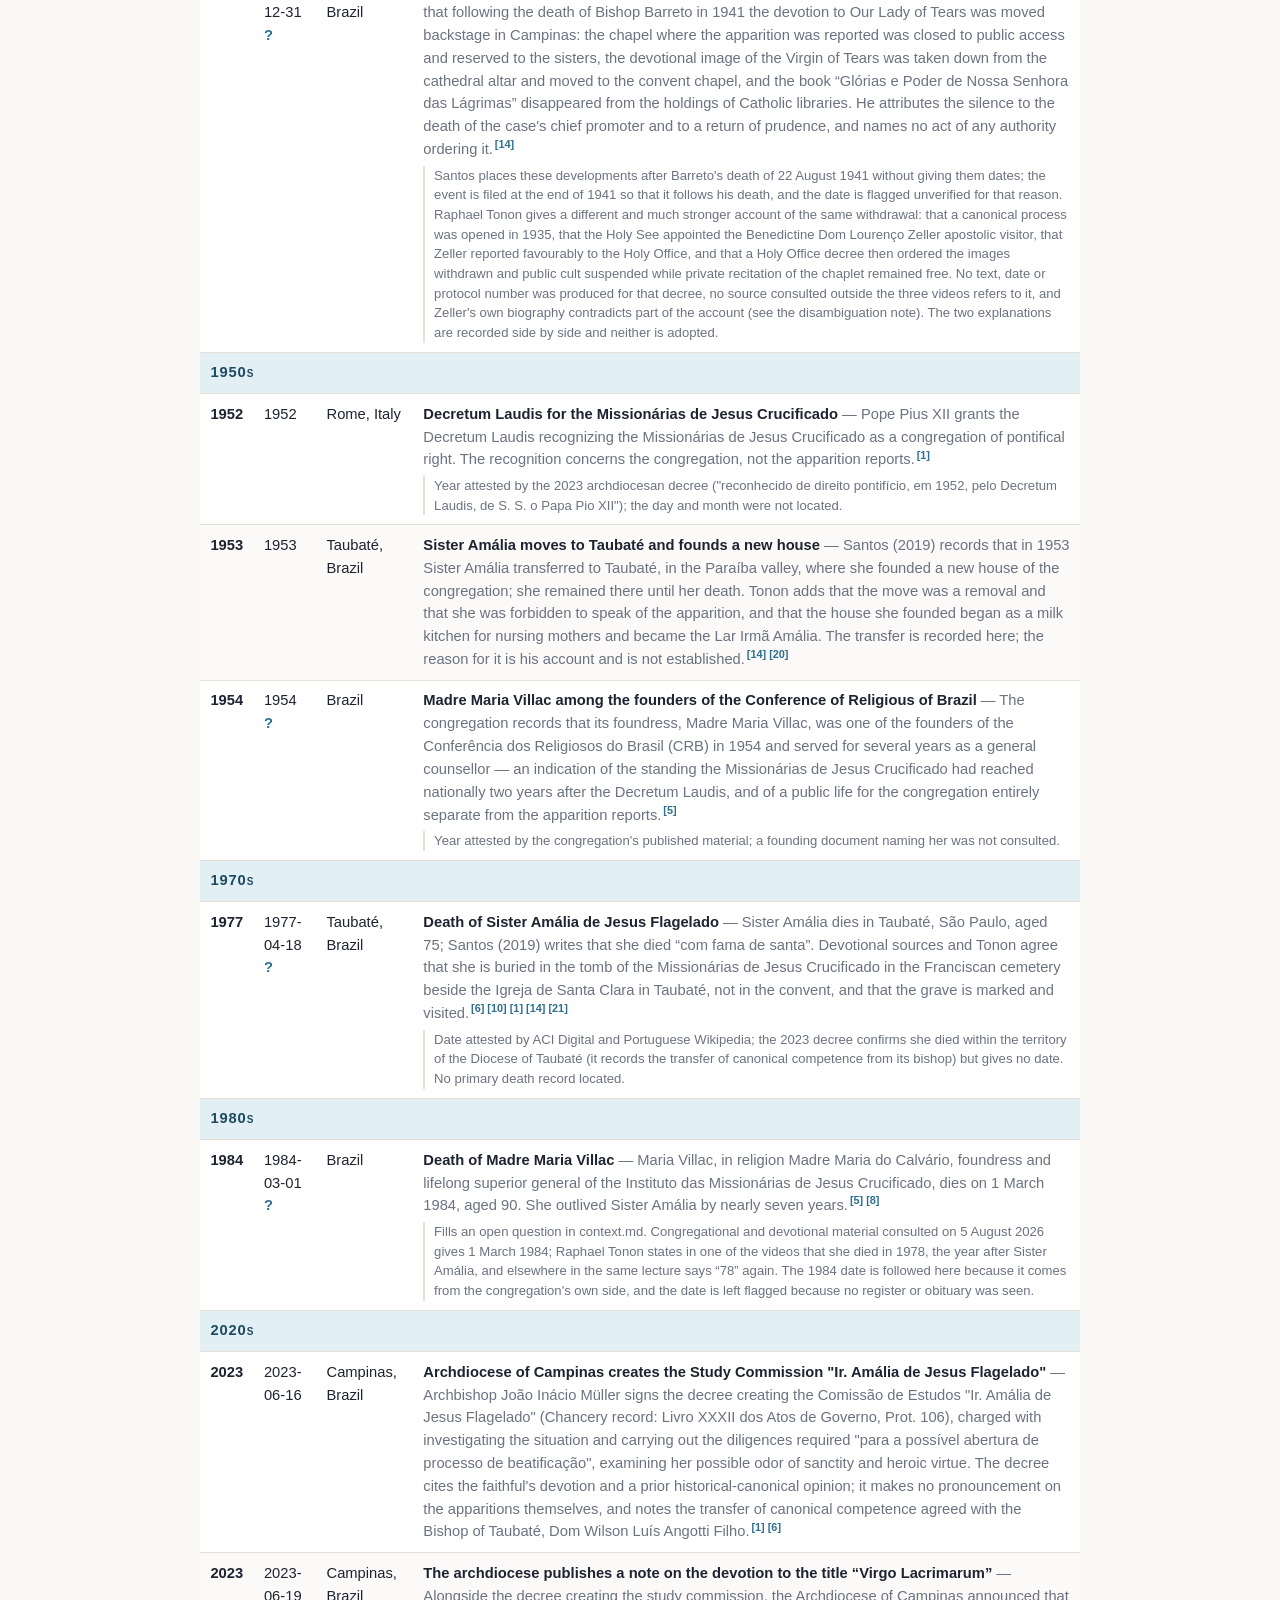
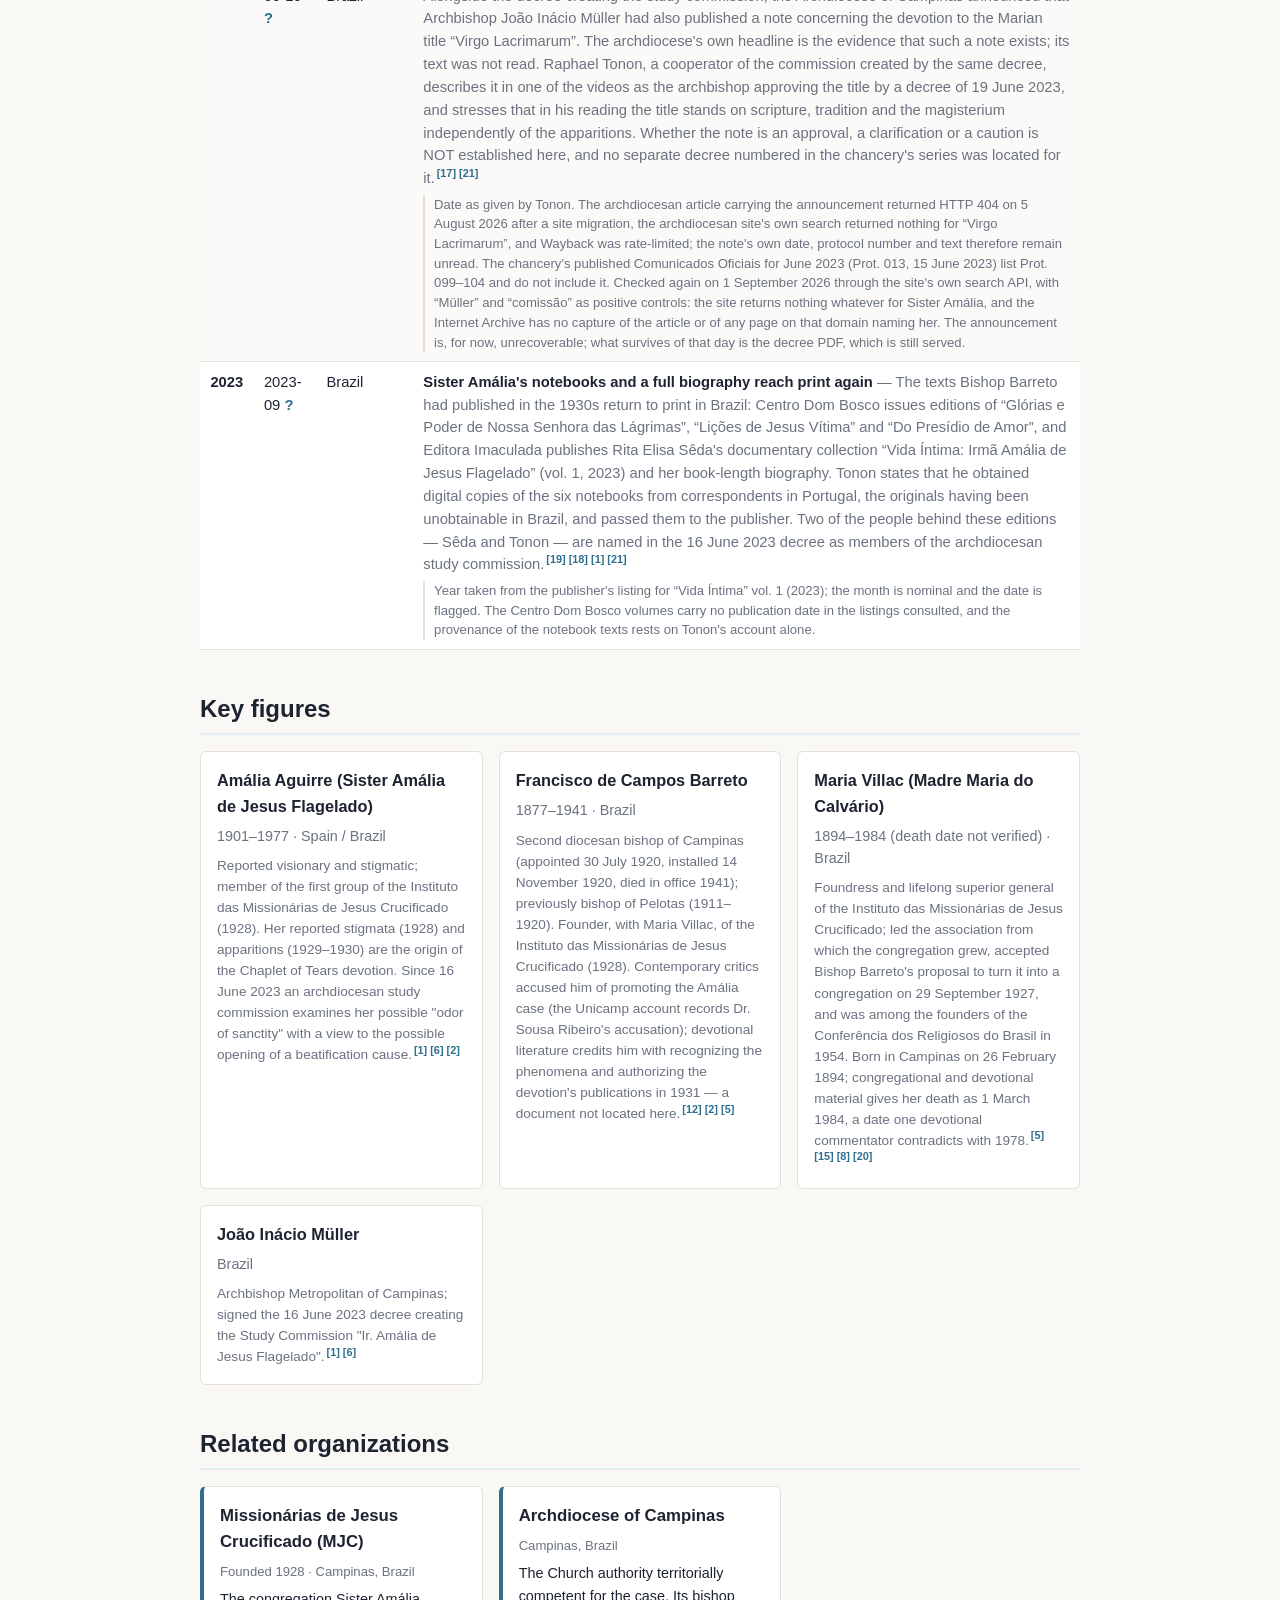
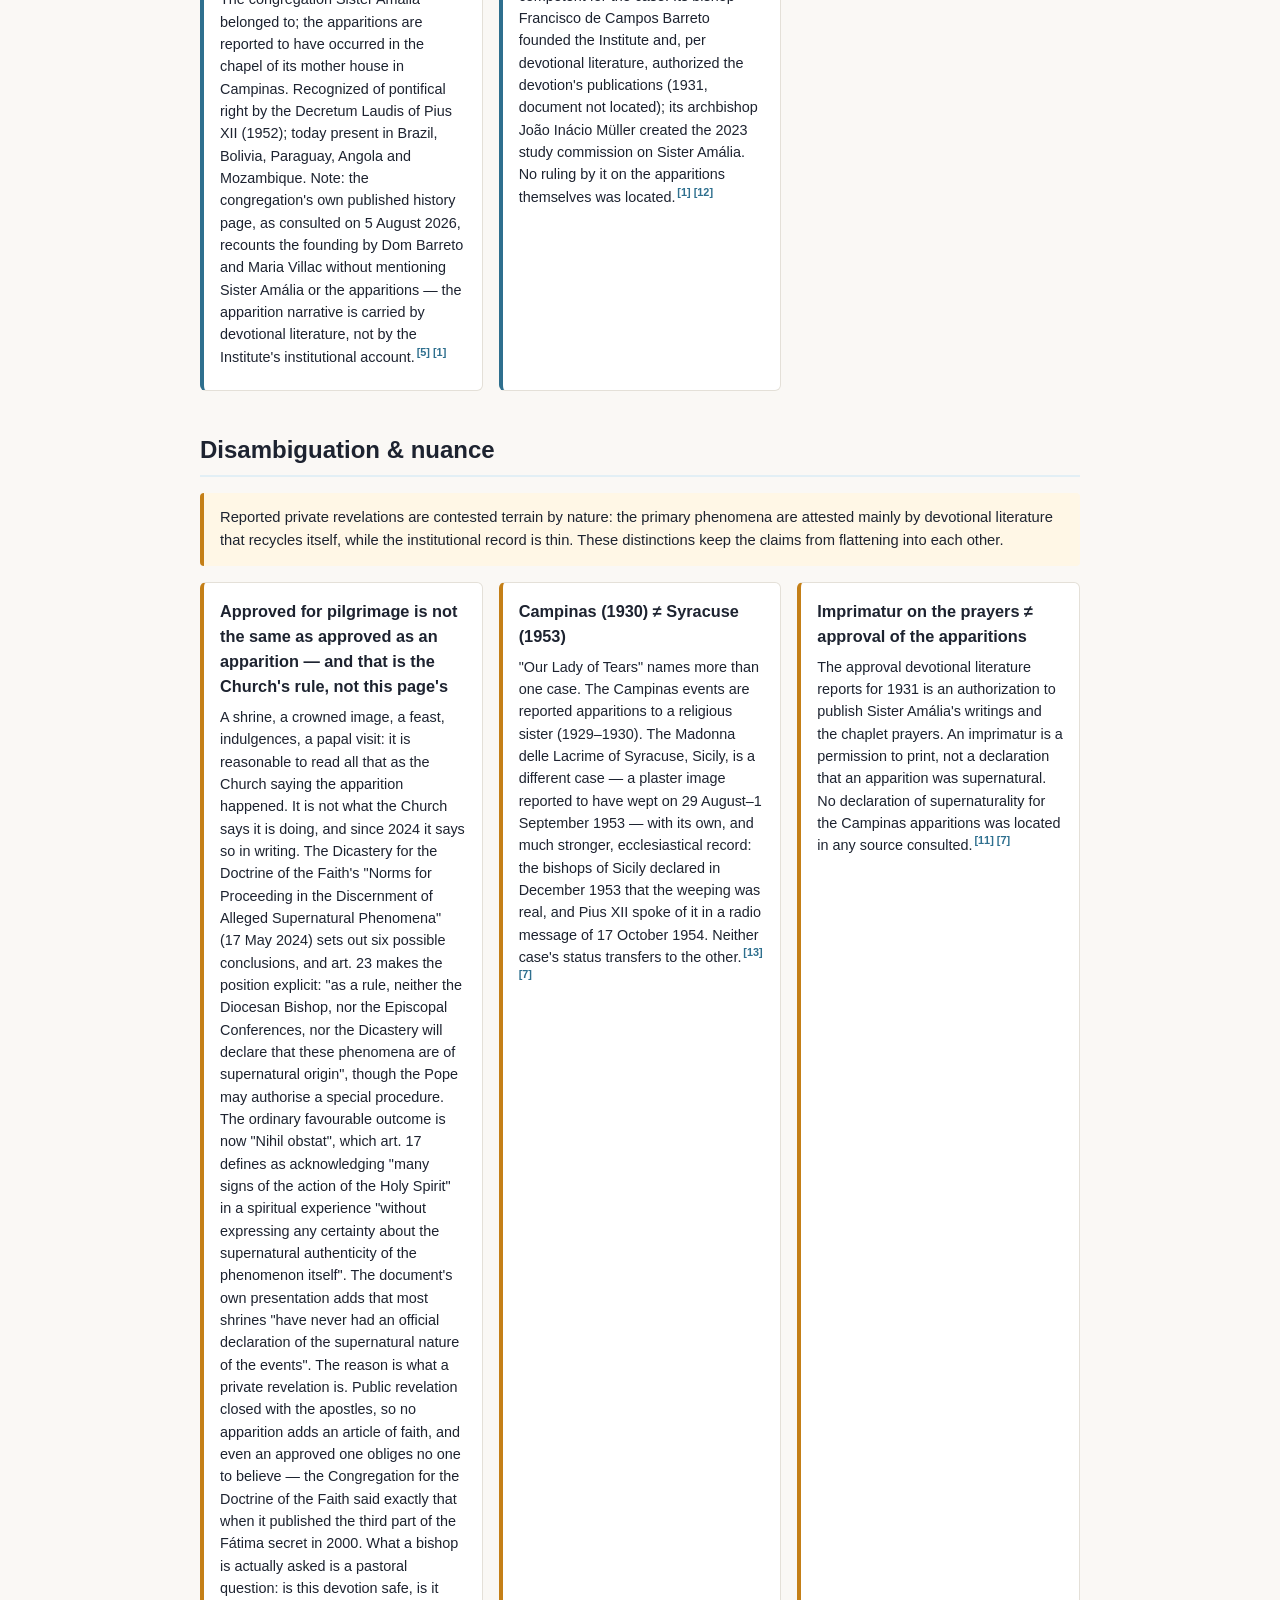
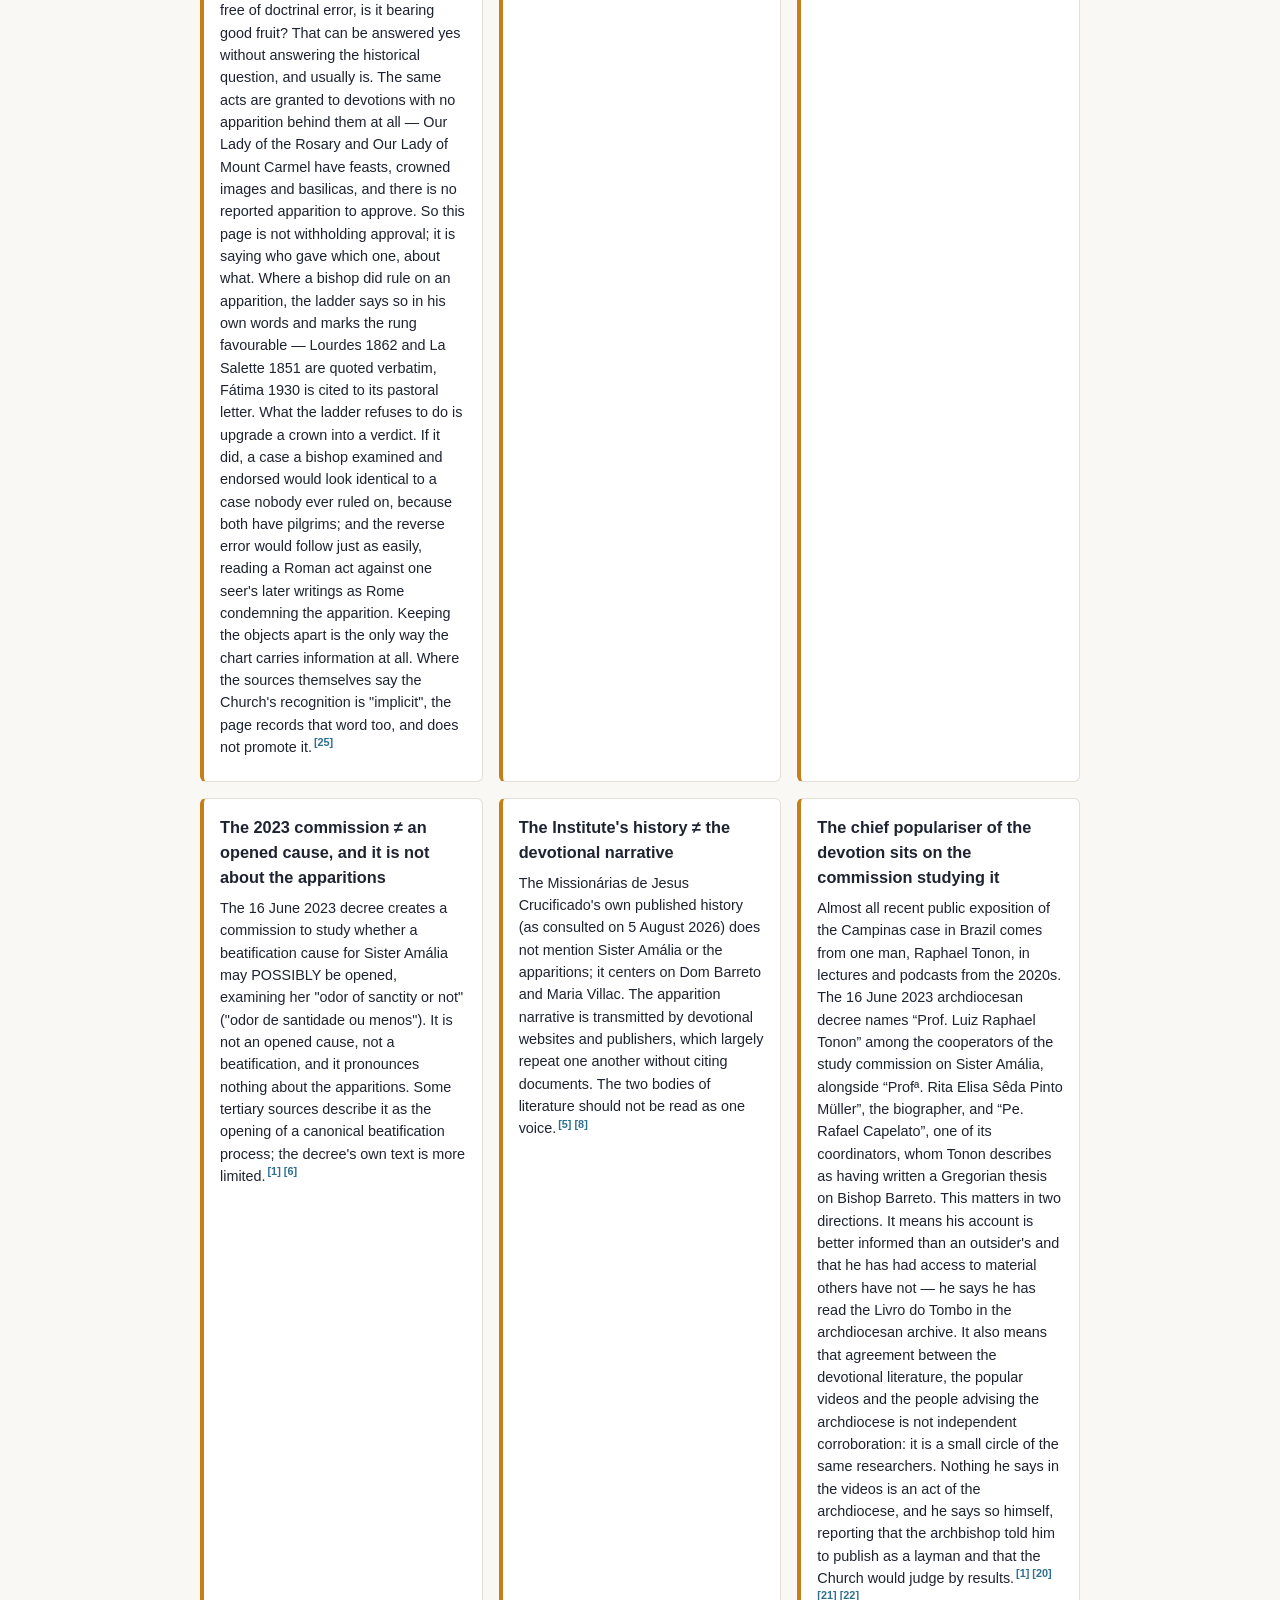
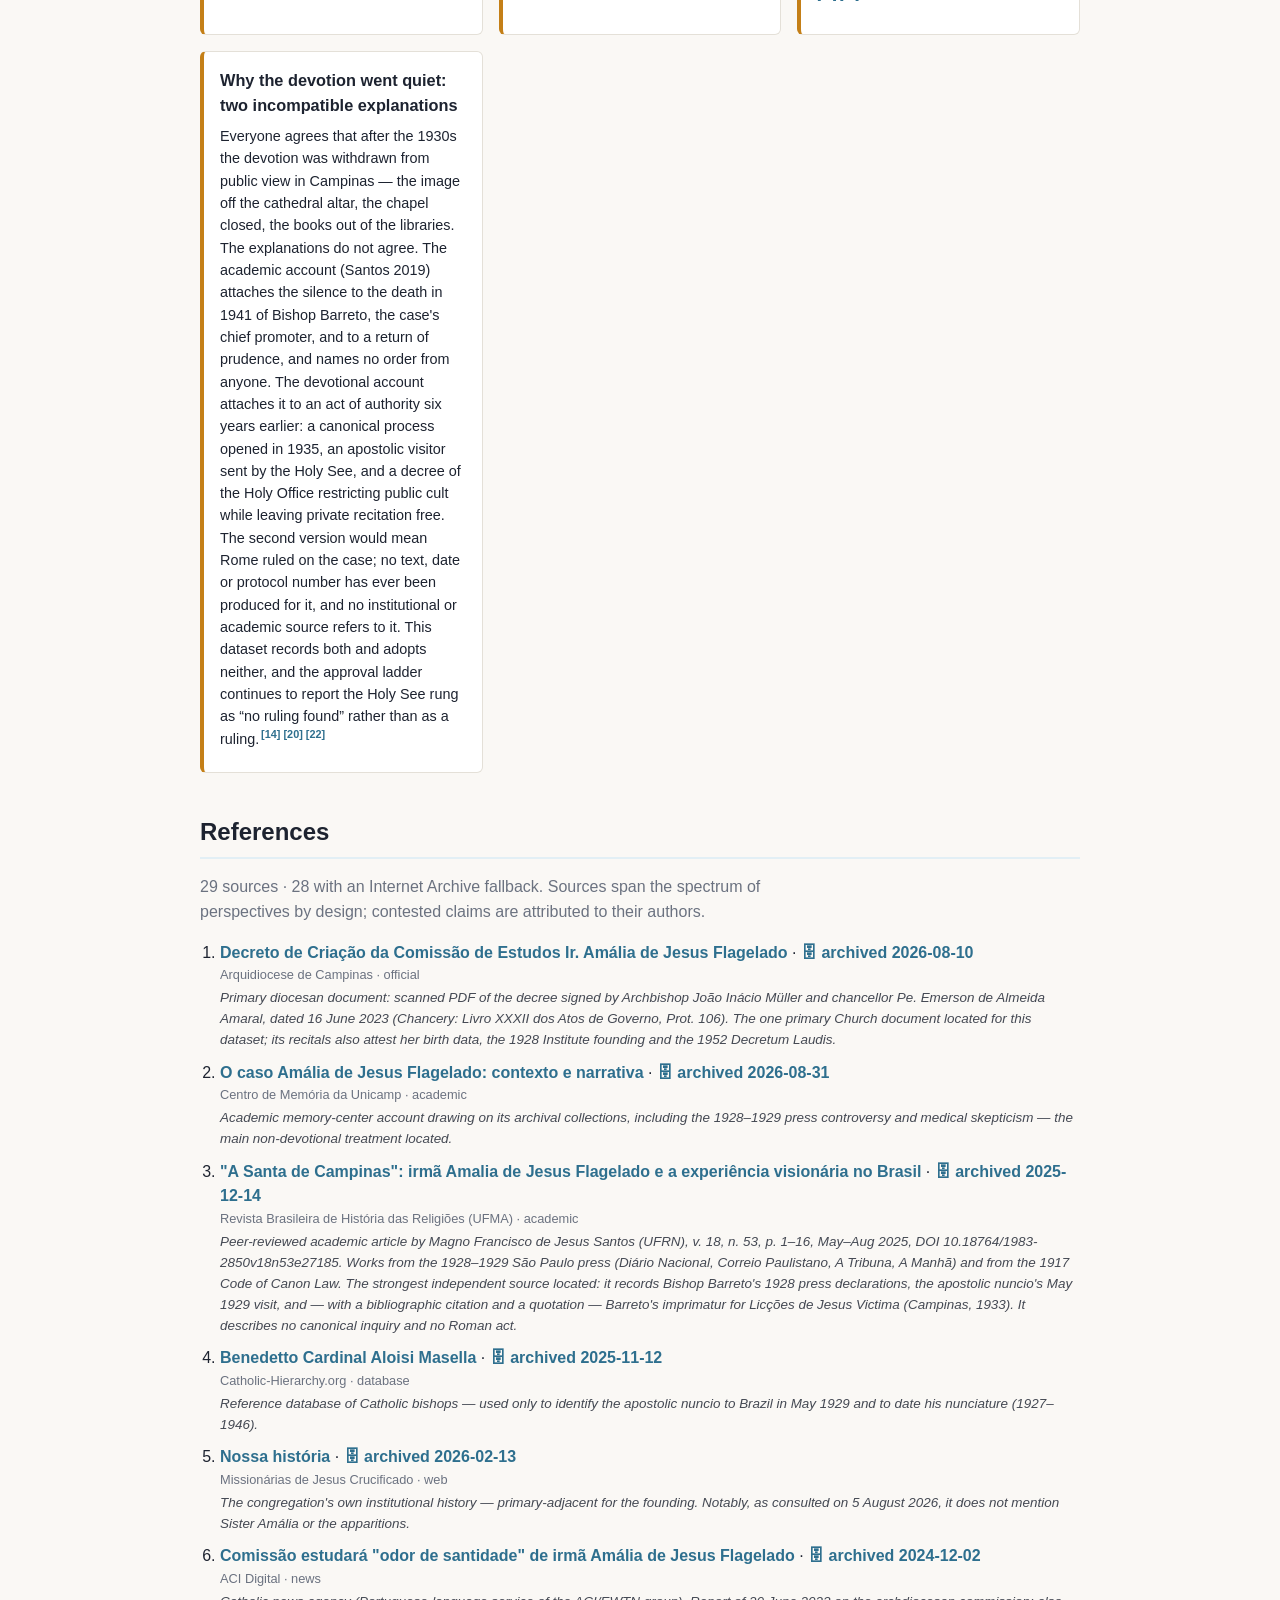
==== commit 31220f9e: "Wayback: refresh data/archives.json (scheduled preservation run)" ====
--- a/docs/en/index.html
+++ b/docs/en/index.html
@@ -527,7 +527,7 @@
 
     <section id="references">
       <h2>References</h2>
-      <p class="section-intro">29 sources · 27 with an Internet Archive fallback. Sources span the
+      <p class="section-intro">29 sources · 28 with an Internet Archive fallback. Sources span the
       spectrum of perspectives by design; contested claims are attributed to their authors.</p>
       <ol class="references">
         <li id="ref-1">
@@ -593,7 +593,7 @@
           <span class="ref-note">Used only for the Syracuse (1953) disambiguation: the distinct weeping-image case and its 1953 Sicilian bishops&#39; judgment. Original CNA URL redirects here.</span>
         </li>
         <li id="ref-14">
-          <a href="https://doi.org/10.7213/1981-416X.19.063.DS04" rel="noopener noreferrer" target="_blank">No silêncio da clausura: videntes de aparições marianas no Brasil (1928-1937)</a>
+          <a href="https://doi.org/10.7213/1981-416X.19.063.DS04" rel="noopener noreferrer" target="_blank">No silêncio da clausura: videntes de aparições marianas no Brasil (1928-1937)</a> · <a class="archive-link" href="https://web.archive.org/web/20260908022455/https://periodicos.pucpr.br/dialogoeducacional/article/view/25694" rel="noopener noreferrer" target="_blank">🗄 archived 2026-09-08</a>
           <span class="ref-meta">Revista Diálogo Educacional (PUCPR) · academic</span>
           <span class="ref-note">Peer-reviewed academic article by Magno Francisco de Jesus Santos (UFRN), v. 19, n. 63, p. 1397–1417, Oct–Dec 2019 — the same historian as the 2025 RBHR study, here comparing Campinas with Cimbres (1936). Evidentially the most important source located after the 2023 decree: it is the only one consulted that DATES the episcopal act on the devotion (imprimatur of 8 March 1932 for the Chaplet and Medal of Tears) and that names the foreign approvals of 1935 individually, with granting authority, see and — for Sopron — a protocol number. It works from the 1929 Campinas and São Paulo press and from the depositions taken from the visionaries in the diocesan verification of the reports. It reproduces none of those acts, and states that the messages and the devotion have still not been approved by the Holy See.</span>
         </li>
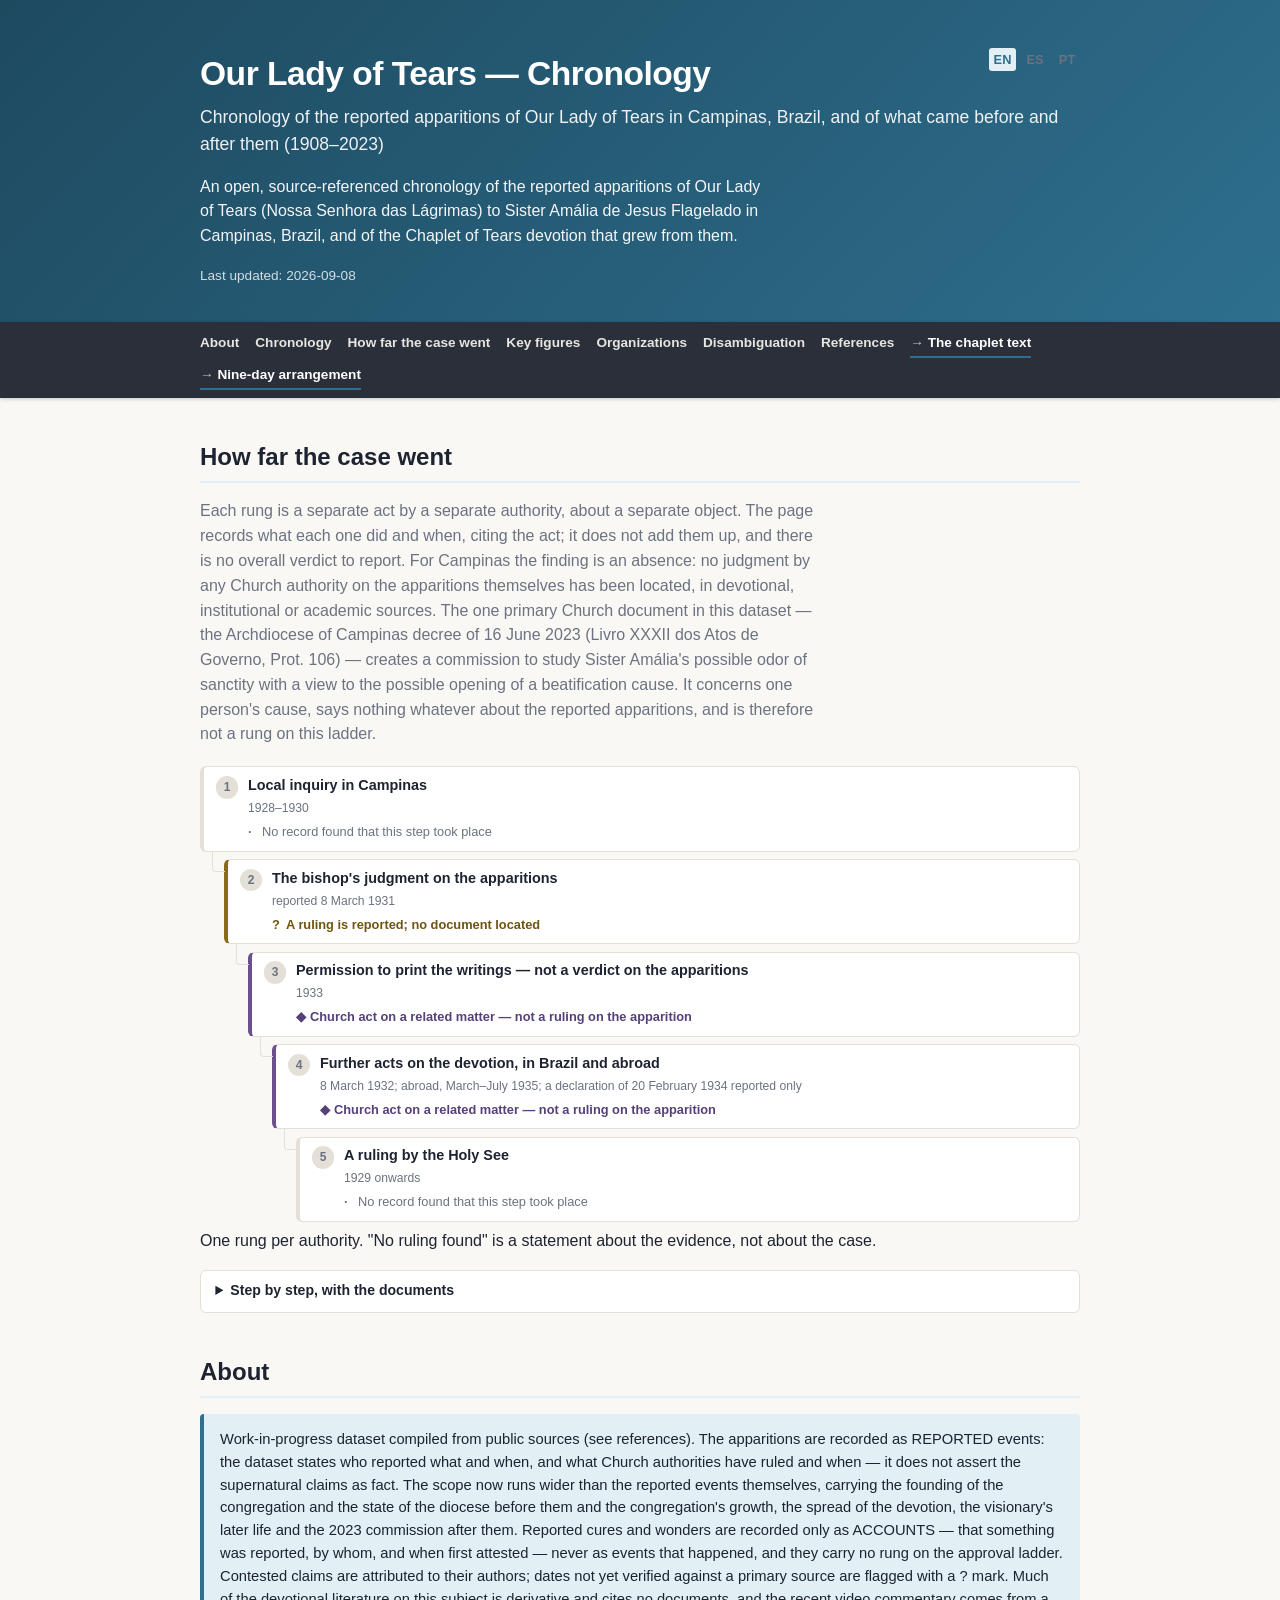
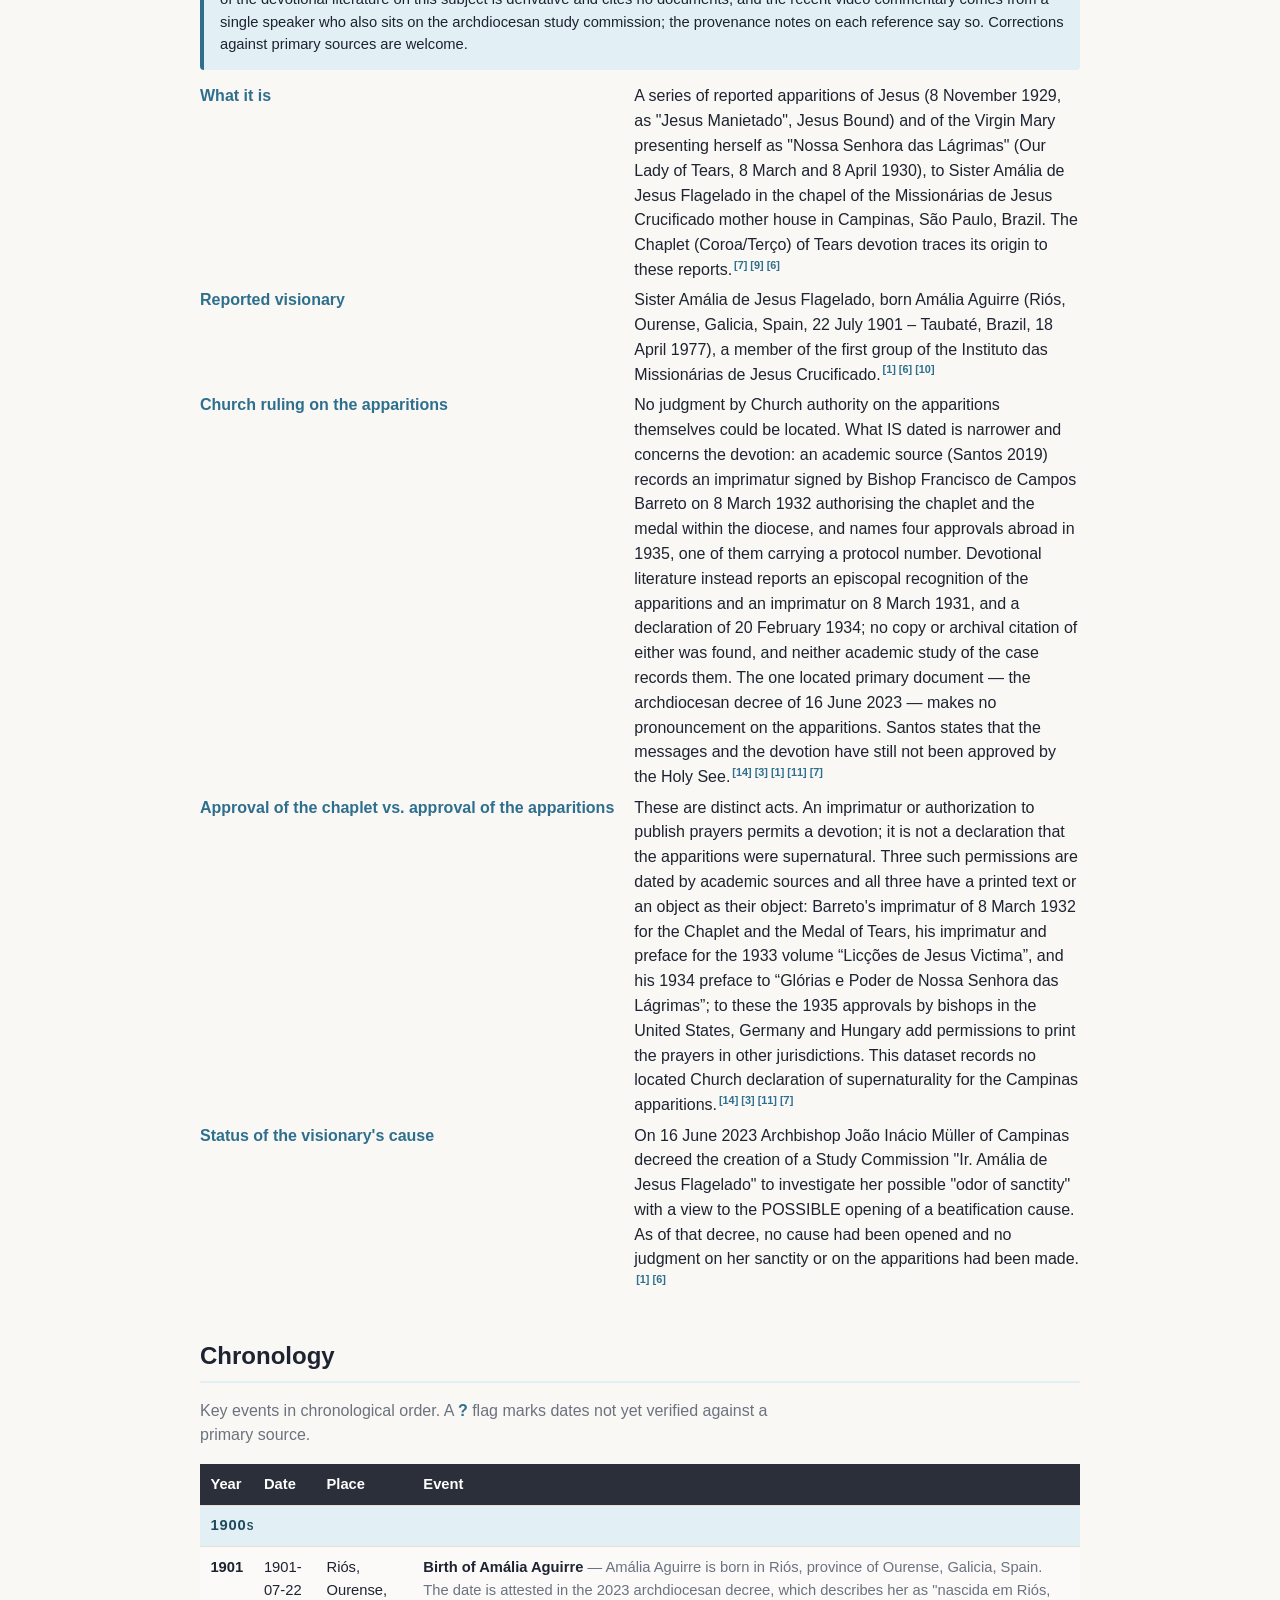
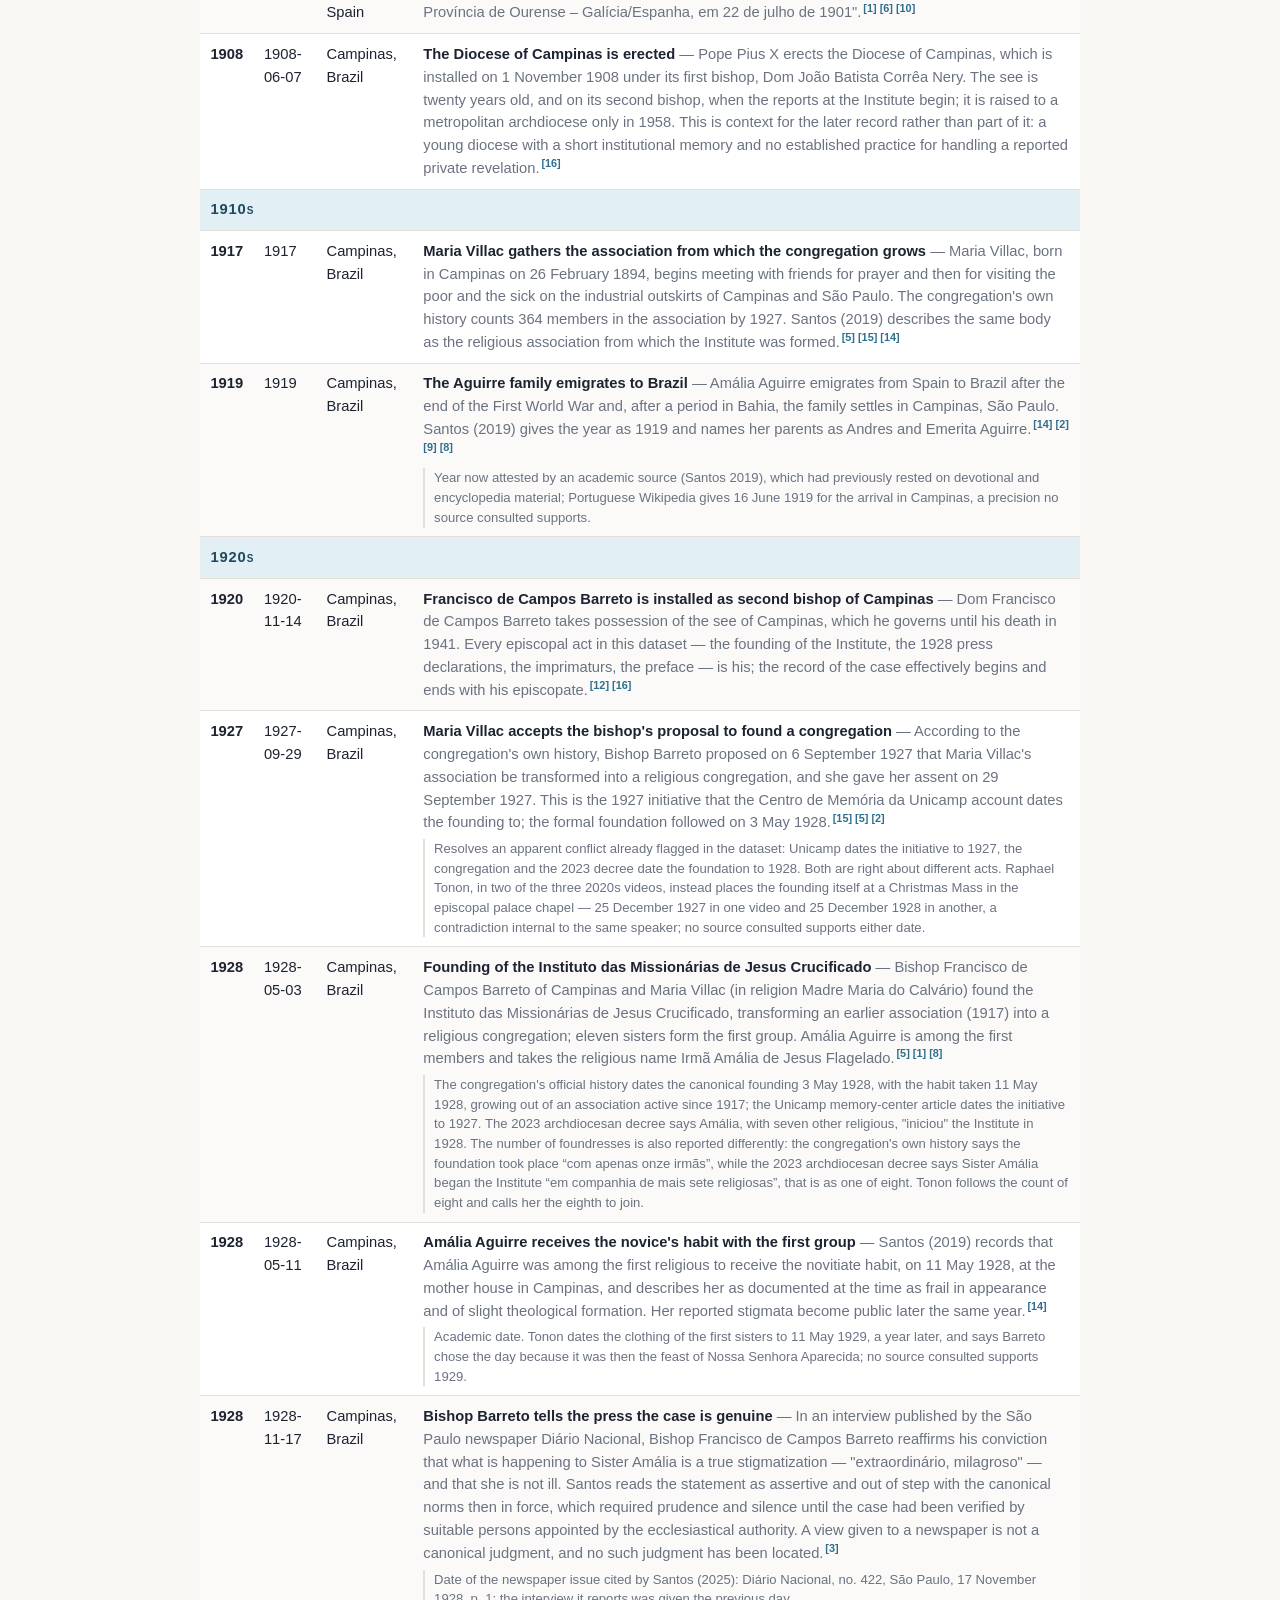
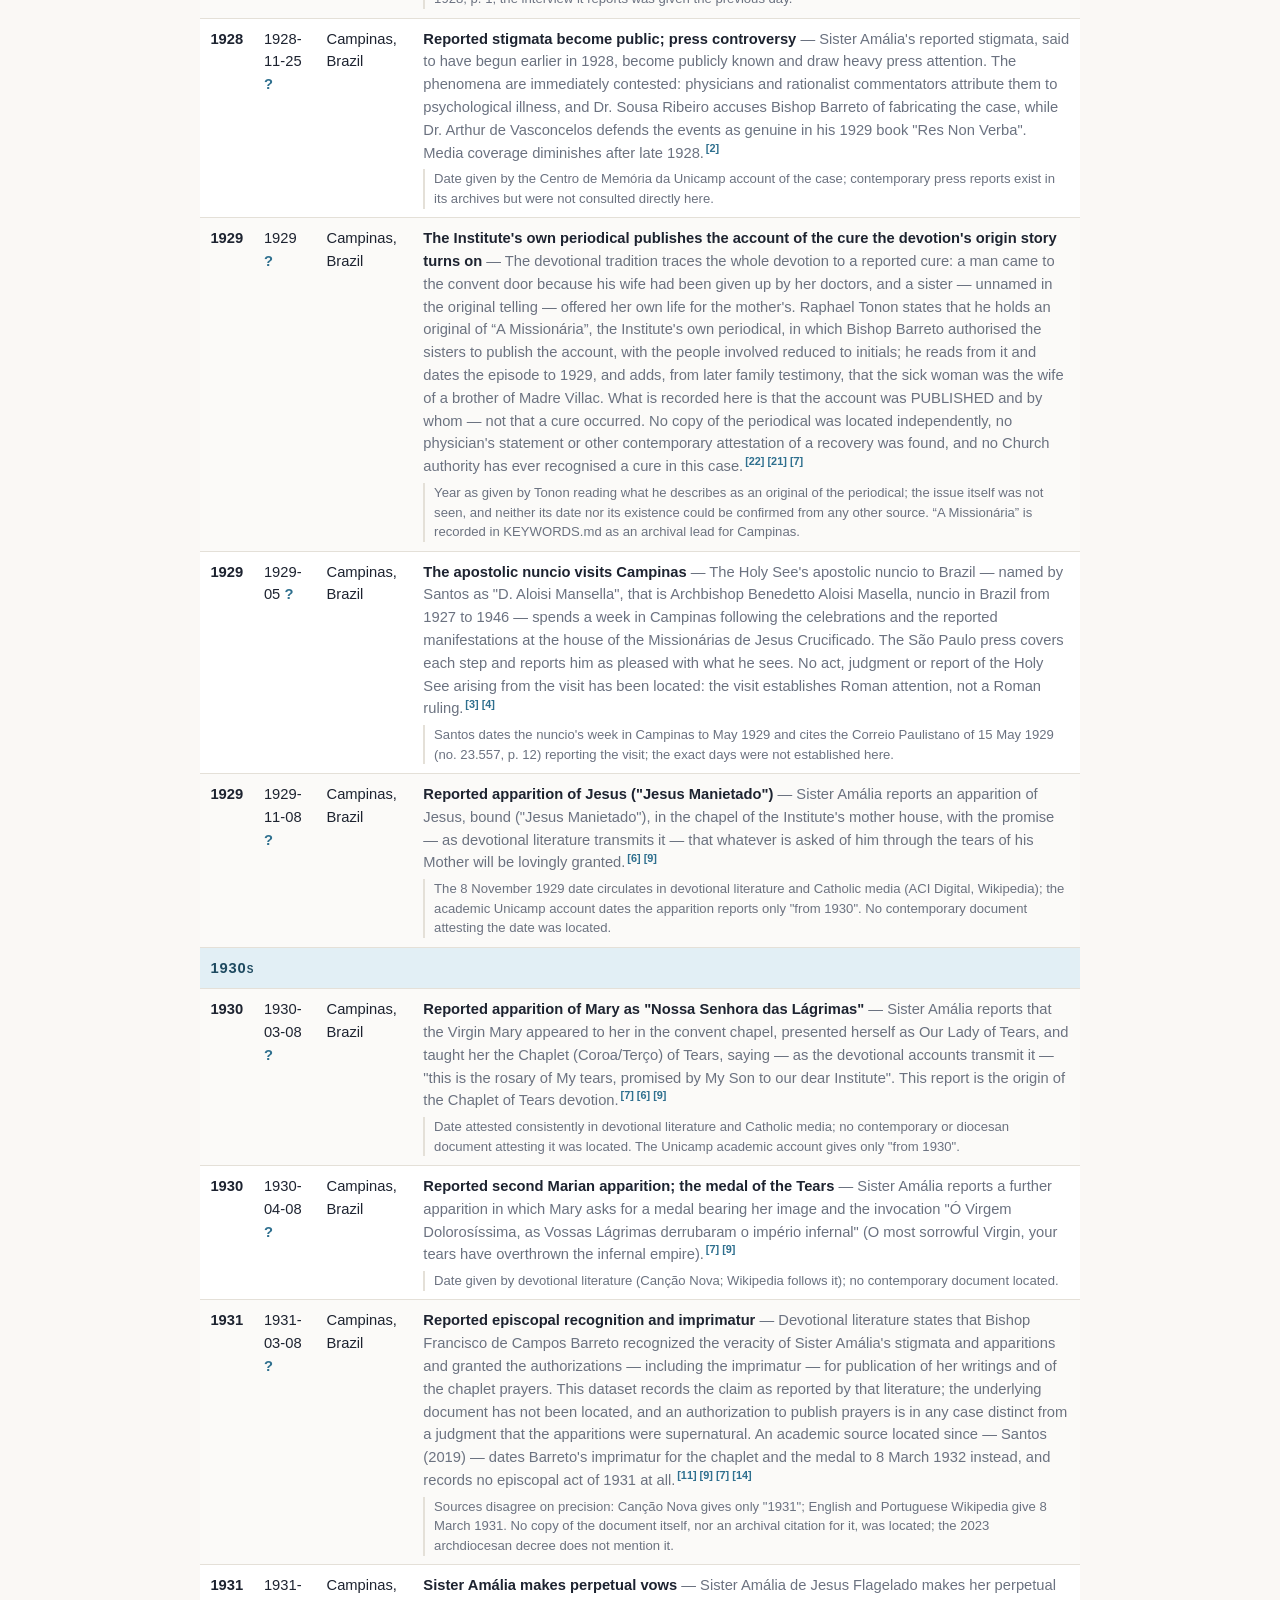
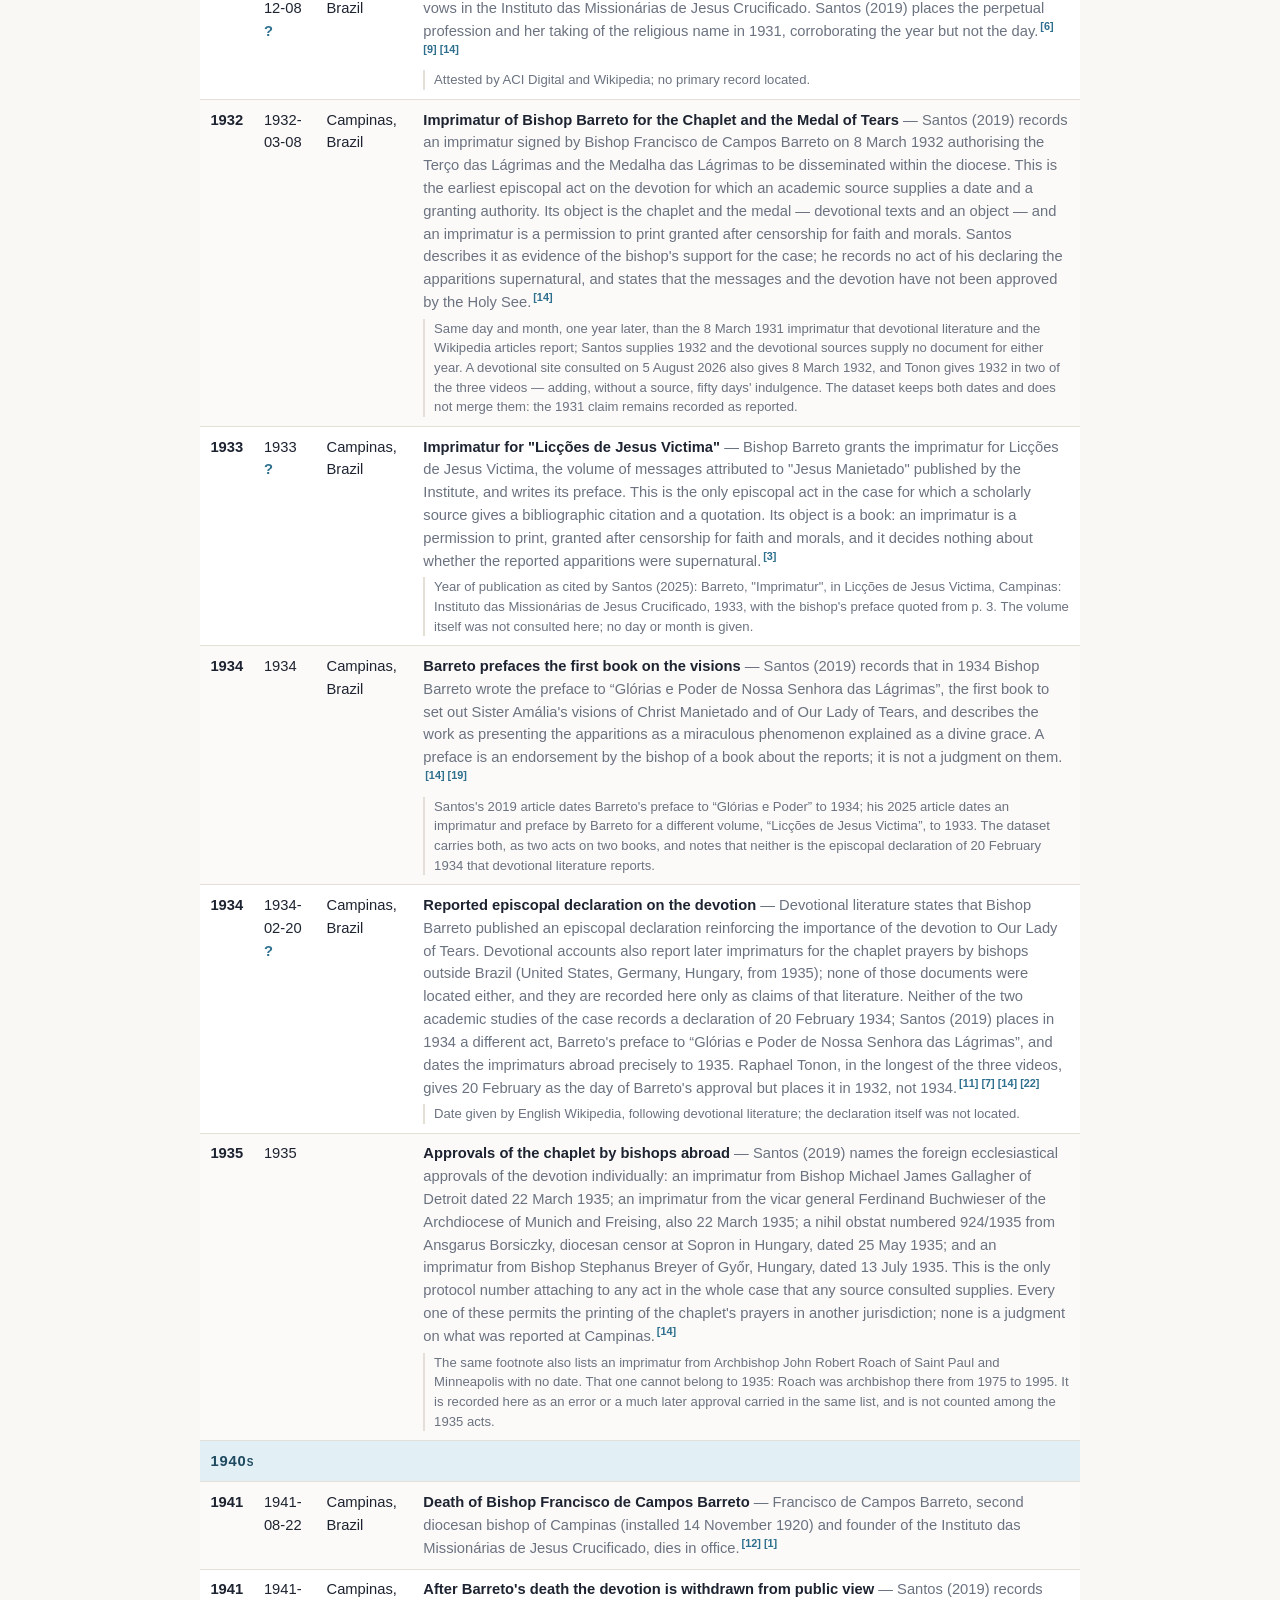
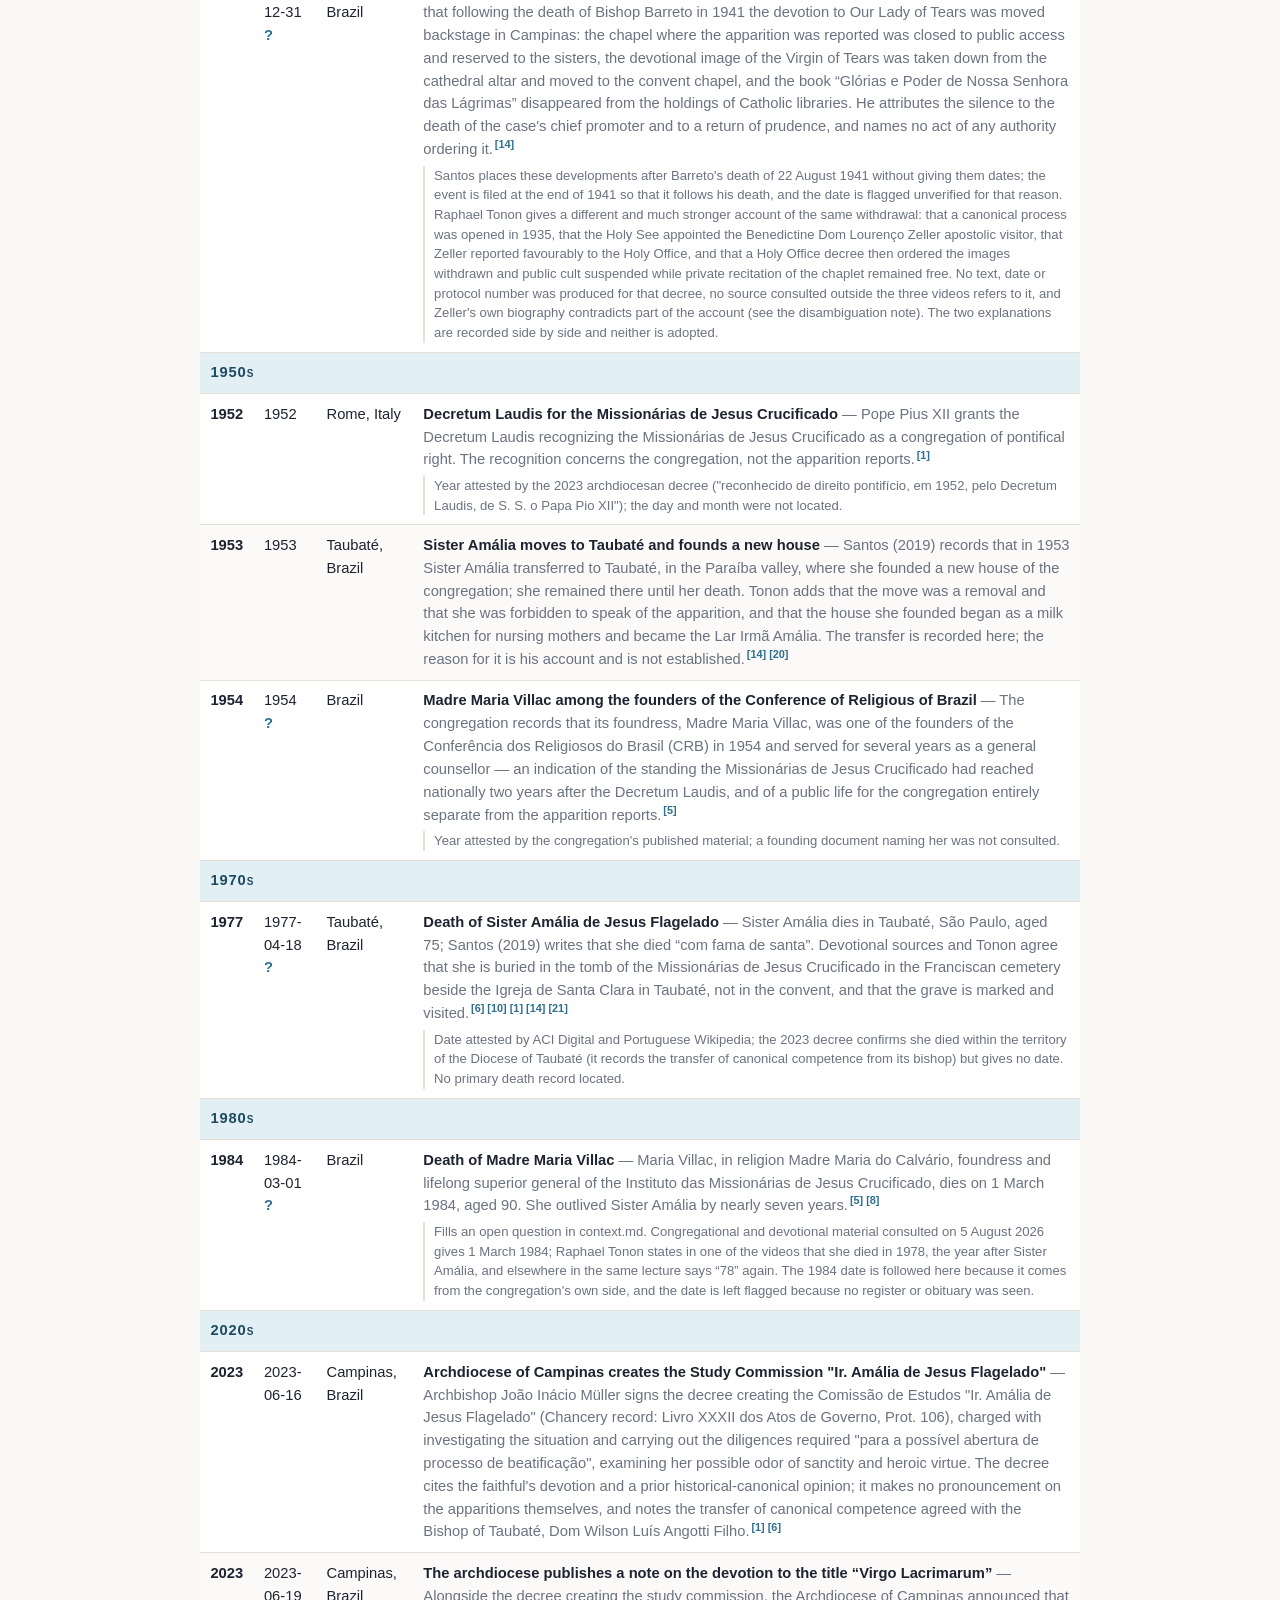
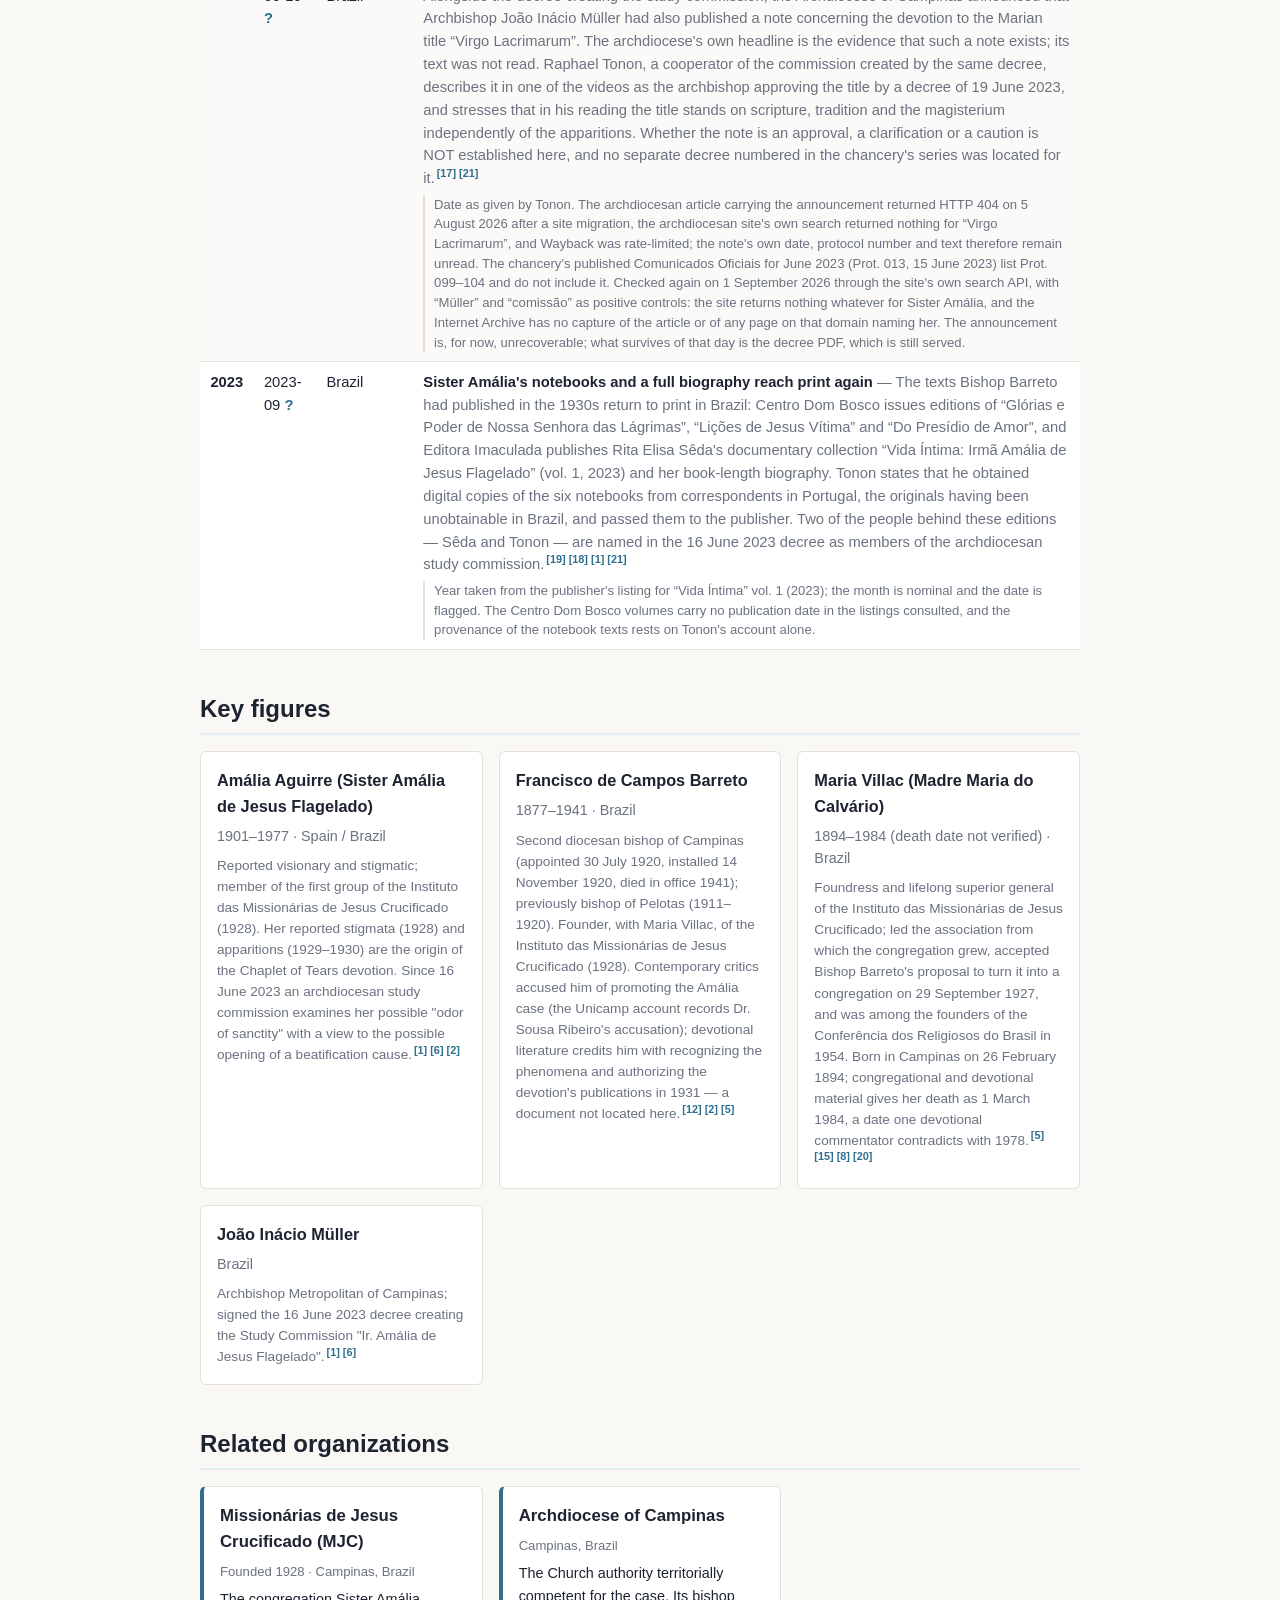
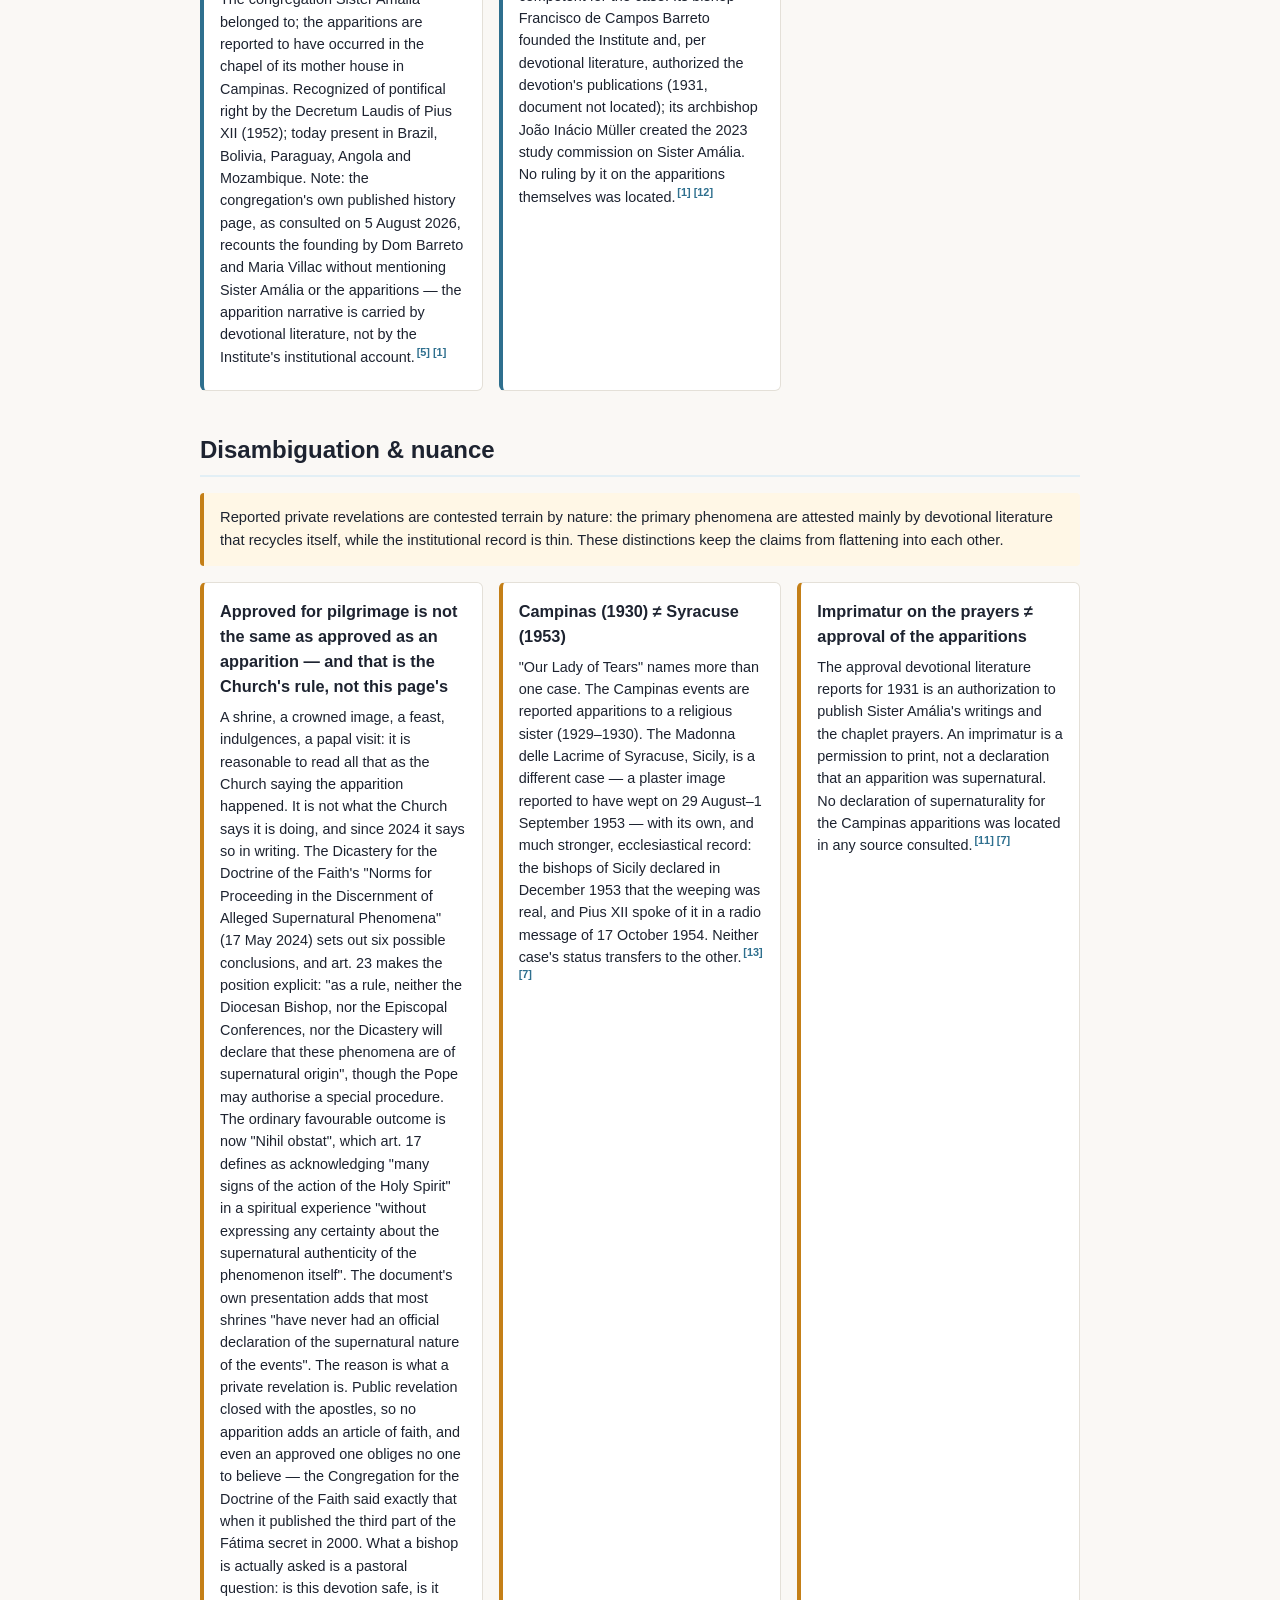
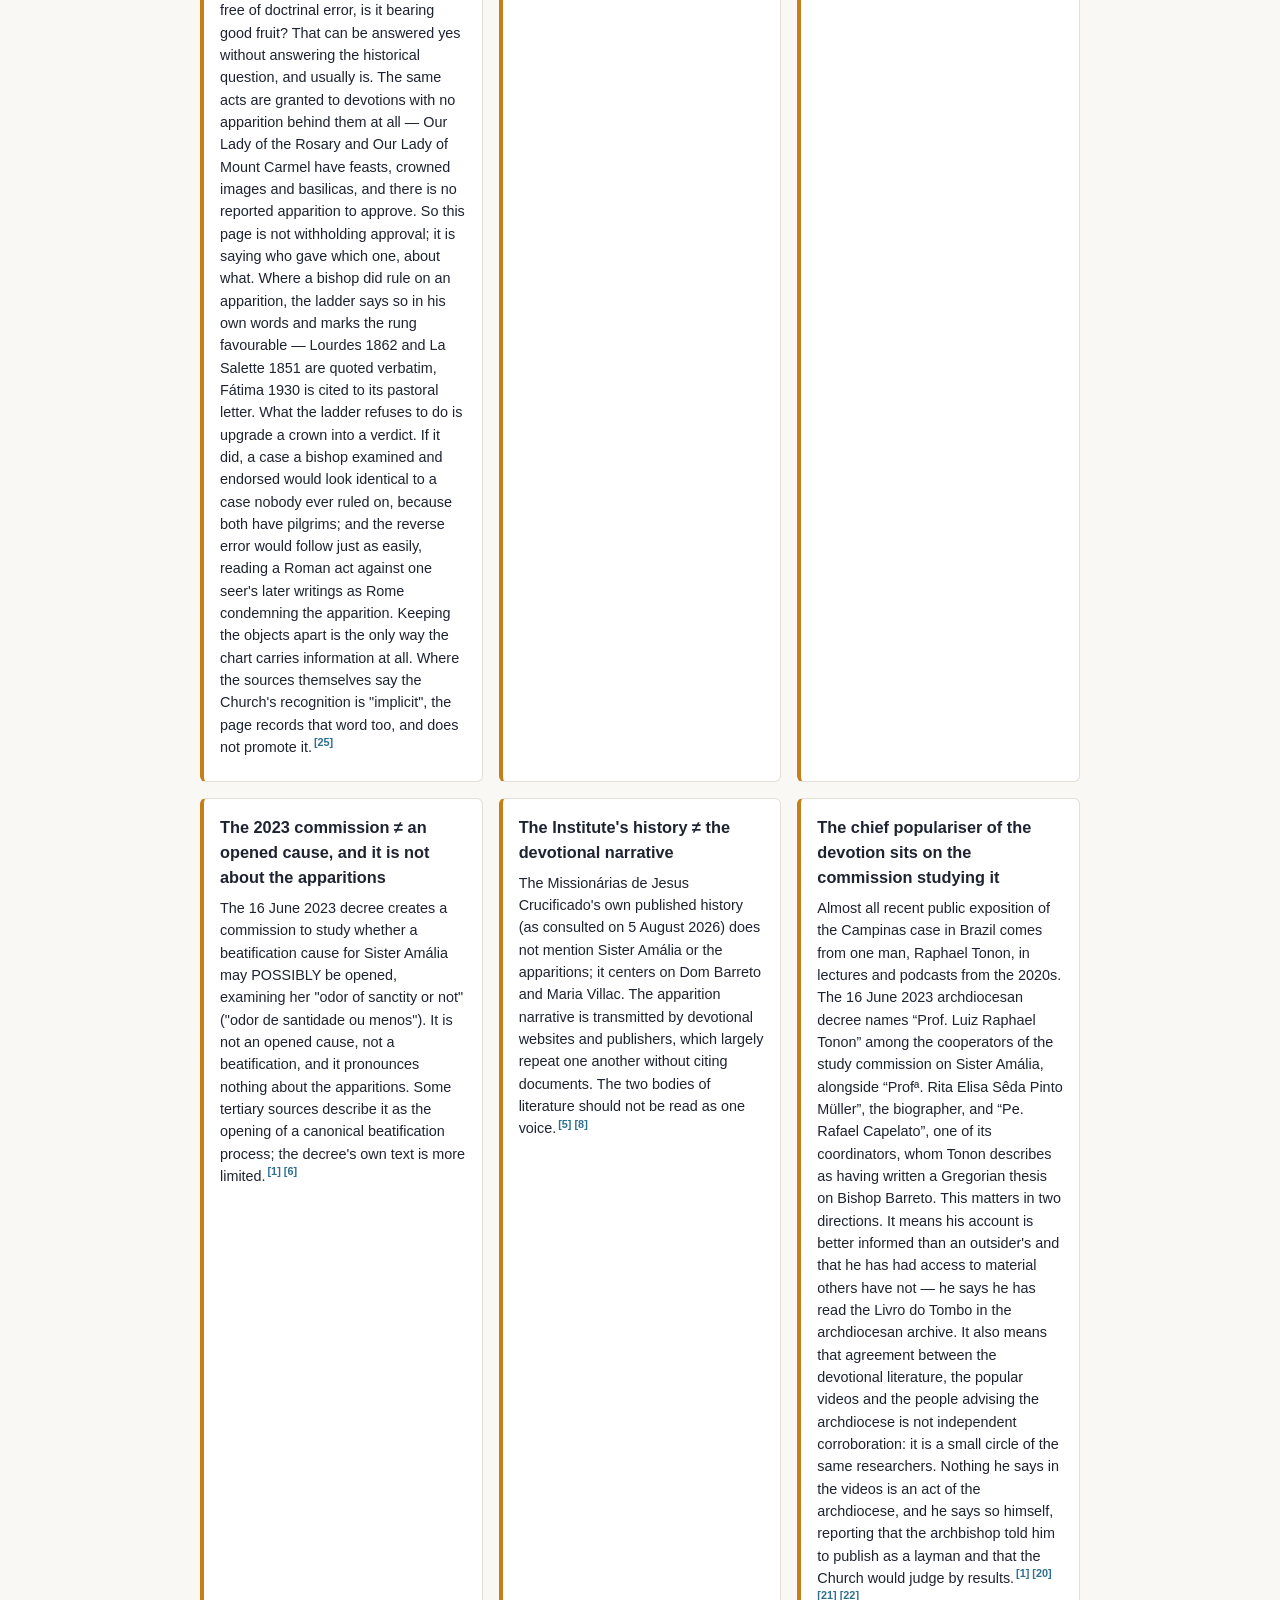
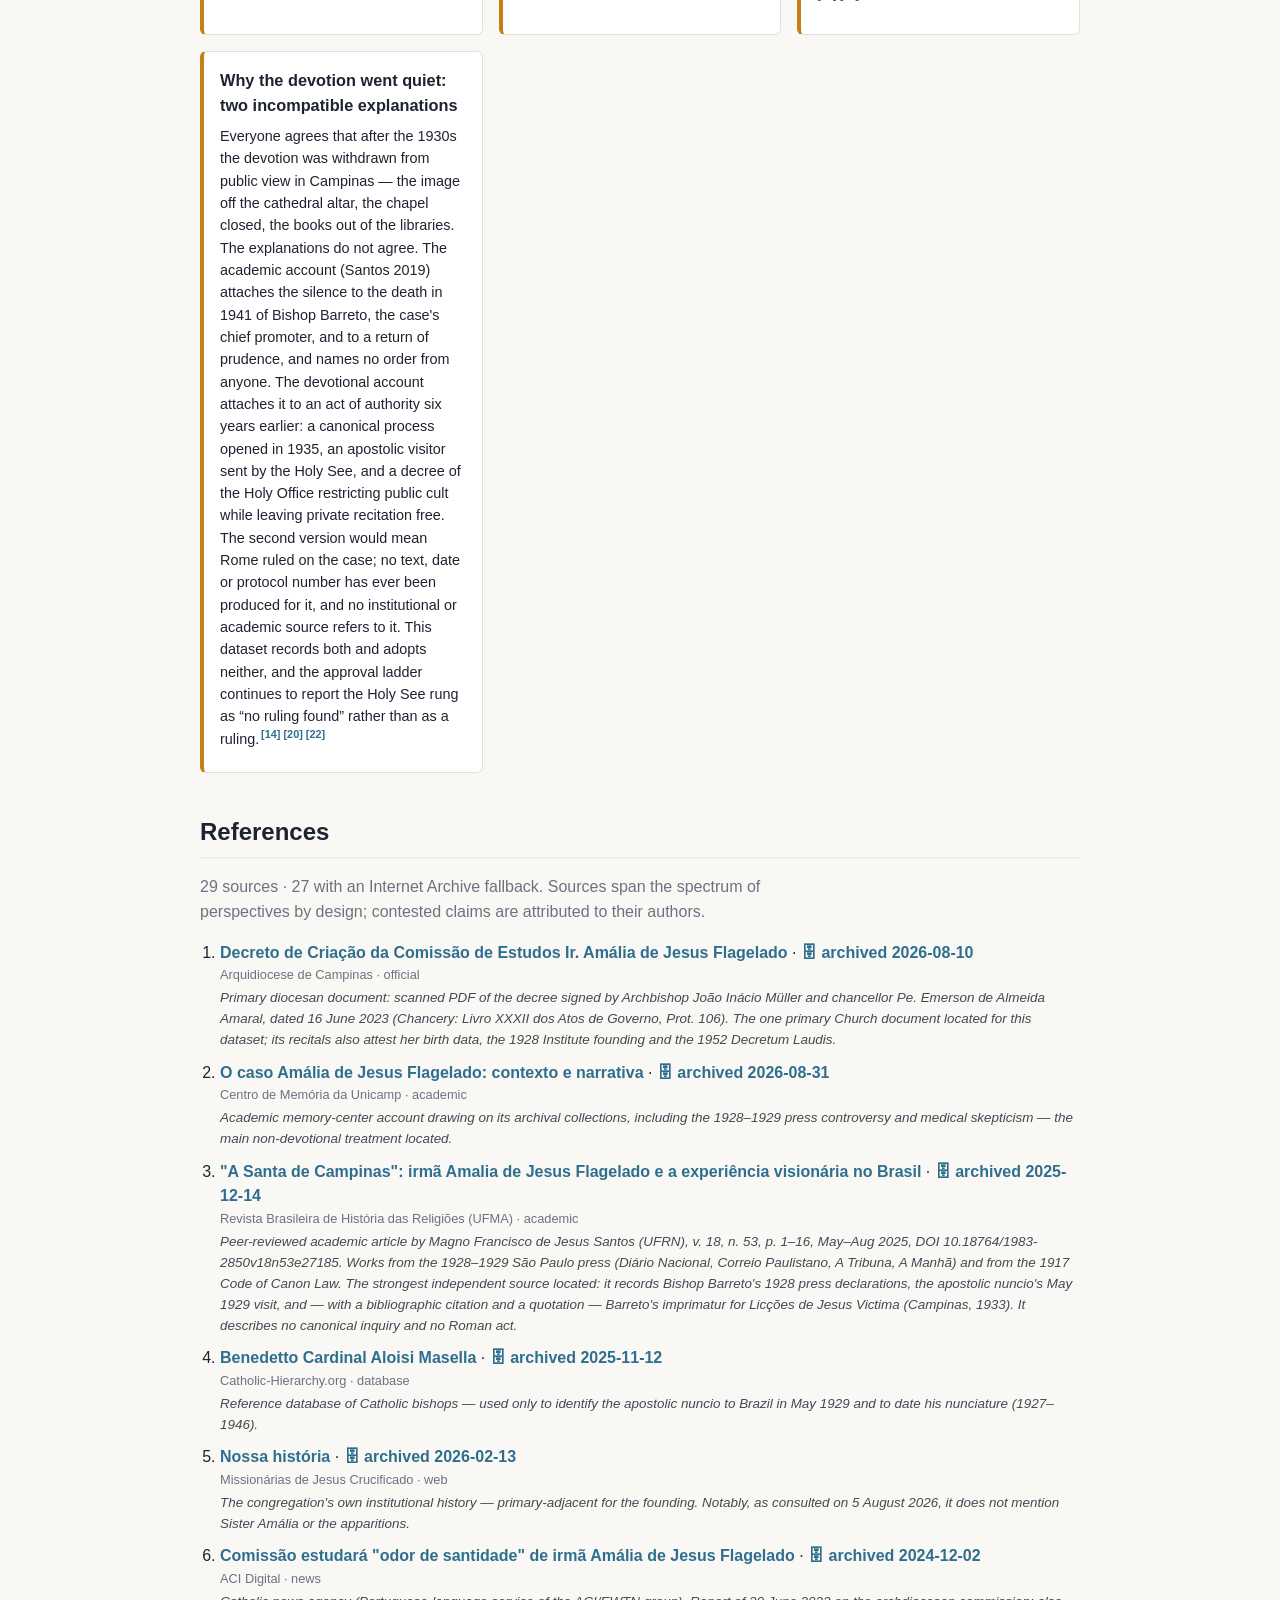
==== commit 90e67b89: "Cite Santos 2019 by its landing page, so it can be archived The strongest source in the dataset was " ====
--- a/docs/en/index.html
+++ b/docs/en/index.html
@@ -46,7 +46,7 @@
       <h1>Our Lady of Tears — Chronology</h1>
       <p class="subtitle">Chronology of the reported apparitions of Our Lady of Tears in Campinas, Brazil, and of what came before and after them (1908–2023)</p>
       <p class="lead">An open, source-referenced chronology of the reported apparitions of Our Lady of Tears (Nossa Senhora das Lágrimas) to Sister Amália de Jesus Flagelado in Campinas, Brazil, and of the Chaplet of Tears devotion that grew from them.</p>
-      <p class="updated">Last updated: 2026-09-01</p>
+      <p class="updated">Last updated: 2026-09-08</p>
     </div>
   </header>
 
@@ -527,7 +527,7 @@
 
     <section id="references">
       <h2>References</h2>
-      <p class="section-intro">29 sources · 28 with an Internet Archive fallback. Sources span the
+      <p class="section-intro">29 sources · 27 with an Internet Archive fallback. Sources span the
       spectrum of perspectives by design; contested claims are attributed to their authors.</p>
       <ol class="references">
         <li id="ref-1">
@@ -593,9 +593,9 @@
           <span class="ref-note">Used only for the Syracuse (1953) disambiguation: the distinct weeping-image case and its 1953 Sicilian bishops&#39; judgment. Original CNA URL redirects here.</span>
         </li>
         <li id="ref-14">
-          <a href="https://doi.org/10.7213/1981-416X.19.063.DS04" rel="noopener noreferrer" target="_blank">No silêncio da clausura: videntes de aparições marianas no Brasil (1928-1937)</a> · <a class="archive-link" href="https://web.archive.org/web/20260908022455/https://periodicos.pucpr.br/dialogoeducacional/article/view/25694" rel="noopener noreferrer" target="_blank">🗄 archived 2026-09-08</a>
+          <a href="https://periodicos.pucpr.br/dialogoeducacional/article/view/25694" rel="noopener noreferrer" target="_blank">No silêncio da clausura: videntes de aparições marianas no Brasil (1928-1937)</a>
           <span class="ref-meta">Revista Diálogo Educacional (PUCPR) · academic</span>
-          <span class="ref-note">Peer-reviewed academic article by Magno Francisco de Jesus Santos (UFRN), v. 19, n. 63, p. 1397–1417, Oct–Dec 2019 — the same historian as the 2025 RBHR study, here comparing Campinas with Cimbres (1936). Evidentially the most important source located after the 2023 decree: it is the only one consulted that DATES the episcopal act on the devotion (imprimatur of 8 March 1932 for the Chaplet and Medal of Tears) and that names the foreign approvals of 1935 individually, with granting authority, see and — for Sopron — a protocol number. It works from the 1929 Campinas and São Paulo press and from the depositions taken from the visionaries in the diocesan verification of the reports. It reproduces none of those acts, and states that the messages and the devotion have still not been approved by the Holy See.</span>
+          <span class="ref-note">Peer-reviewed academic article by Magno Francisco de Jesus Santos (UFRN), v. 19, n. 63, p. 1397–1417, Oct–Dec 2019 — the same historian as the 2025 RBHR study, here comparing Campinas with Cimbres (1936). Evidentially the most important source located after the 2023 decree: it is the only one consulted that DATES the episcopal act on the devotion (imprimatur of 8 March 1932 for the Chaplet and Medal of Tears) and that names the foreign approvals of 1935 individually, with granting authority, see and — for Sopron — a protocol number. It works from the 1929 Campinas and São Paulo press and from the depositions taken from the visionaries in the diocesan verification of the reports. It reproduces none of those acts, and states that the messages and the devotion have still not been approved by the Holy See. Cited by its landing page at the journal rather than by its DOI (10.7213/1981-416X.19.063.DS04, recorded here so the stable identifier is not lost): a DOI is a redirect, the Internet Archive captures the redirect and not the article, and this reference sat unarchivable for that reason while being the strongest source in the dataset. The landing page carries the article and can be, and now is, snapshotted.</span>
         </li>
         <li id="ref-15">
           <a href="https://mjc.org.br/29-de-setembro-o-sim-de-madre-maria-villac-o-inicio-de-uma-missao-transformadora/" rel="noopener noreferrer" target="_blank">29 de Setembro — O Sim de Madre Maria Villac</a> · <a class="archive-link" href="https://web.archive.org/web/20251114213159/https://mjc.org.br/29-de-setembro-o-sim-de-madre-maria-villac-o-inicio-de-uma-missao-transformadora/" rel="noopener noreferrer" target="_blank">🗄 archived 2025-11-14</a>
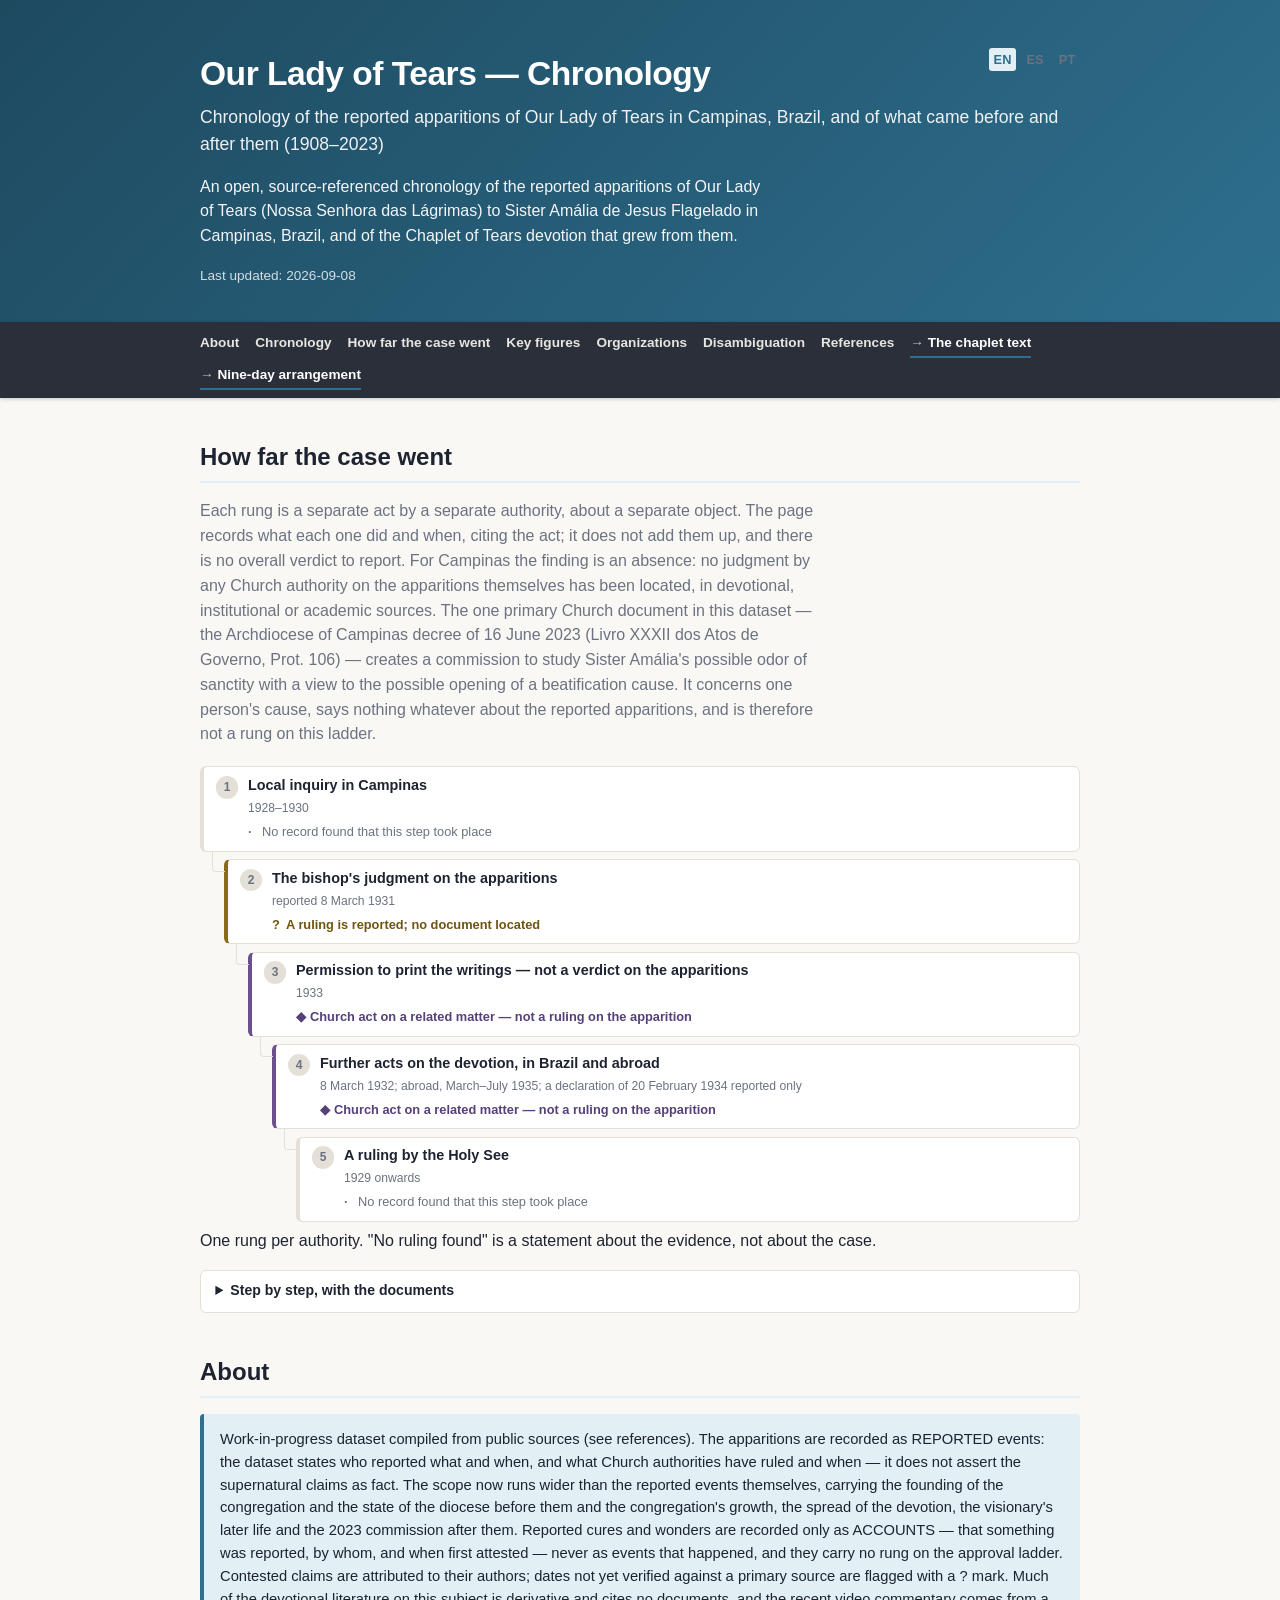
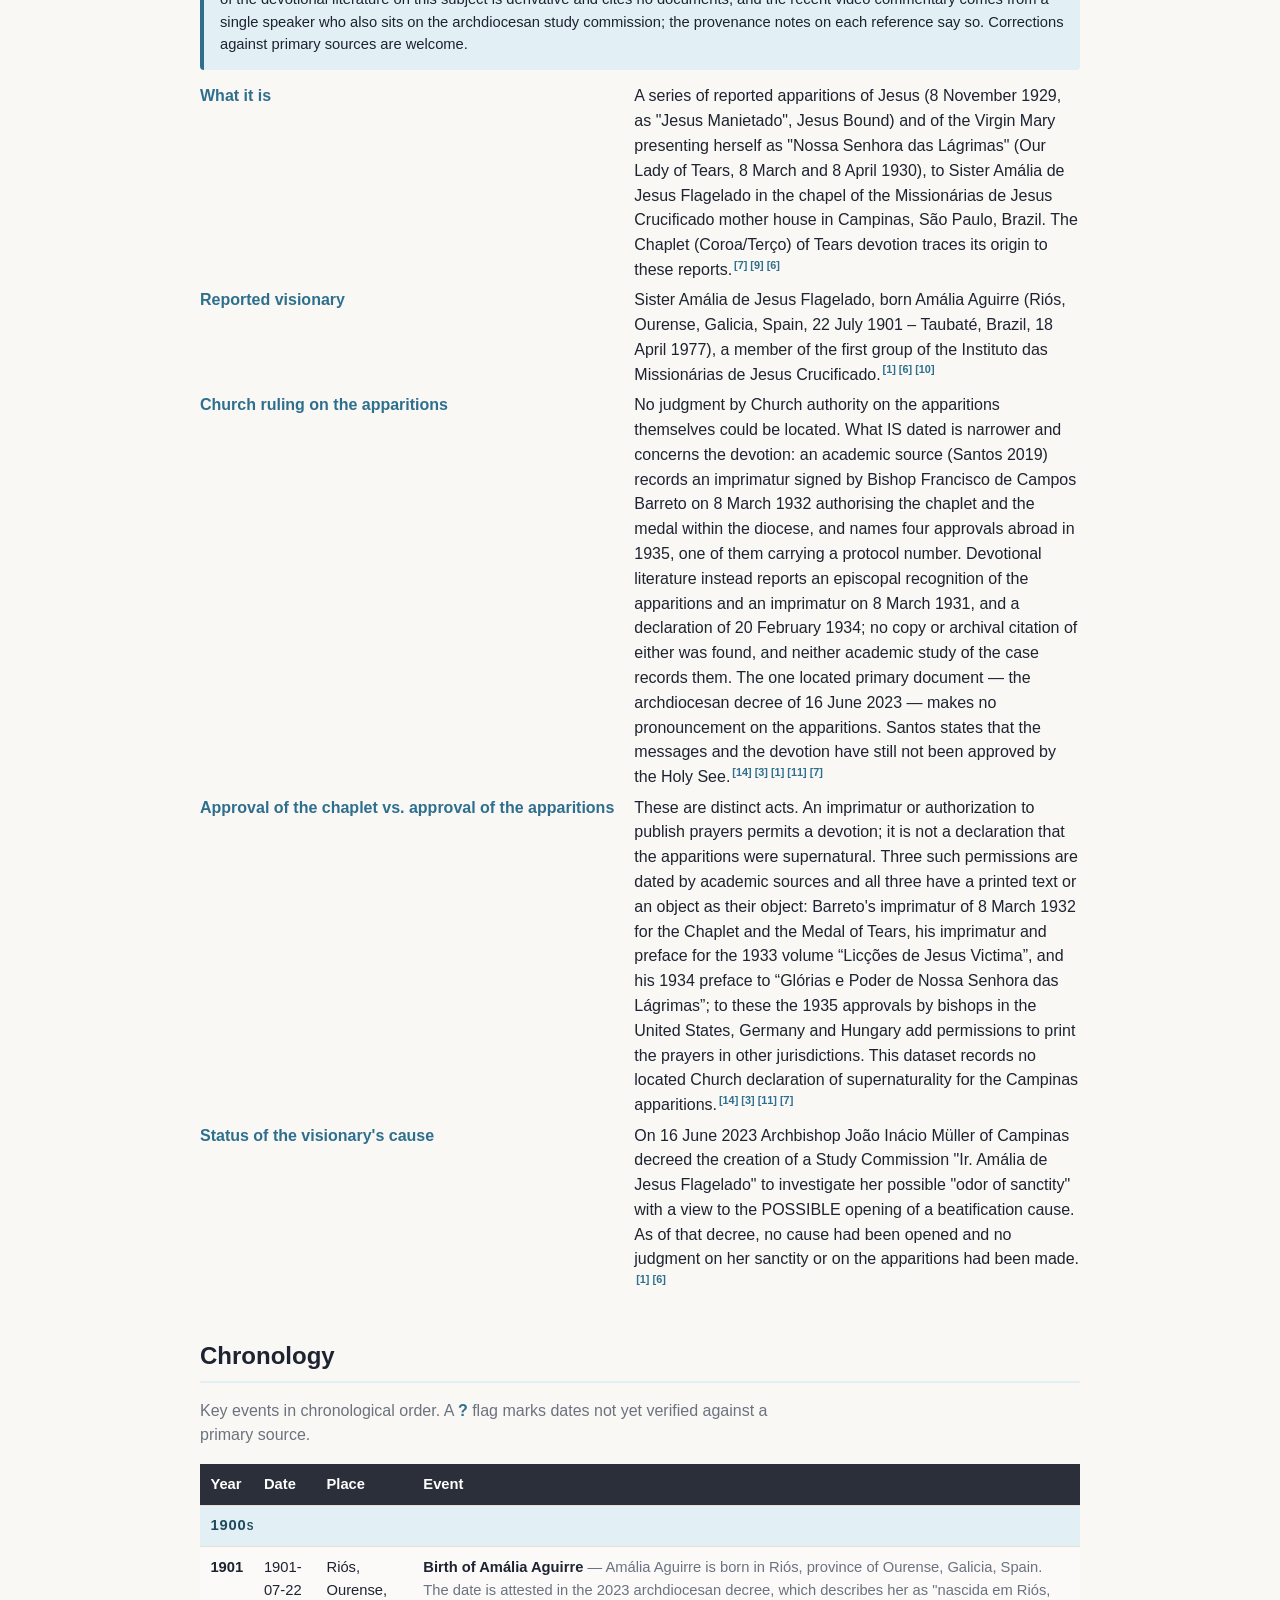
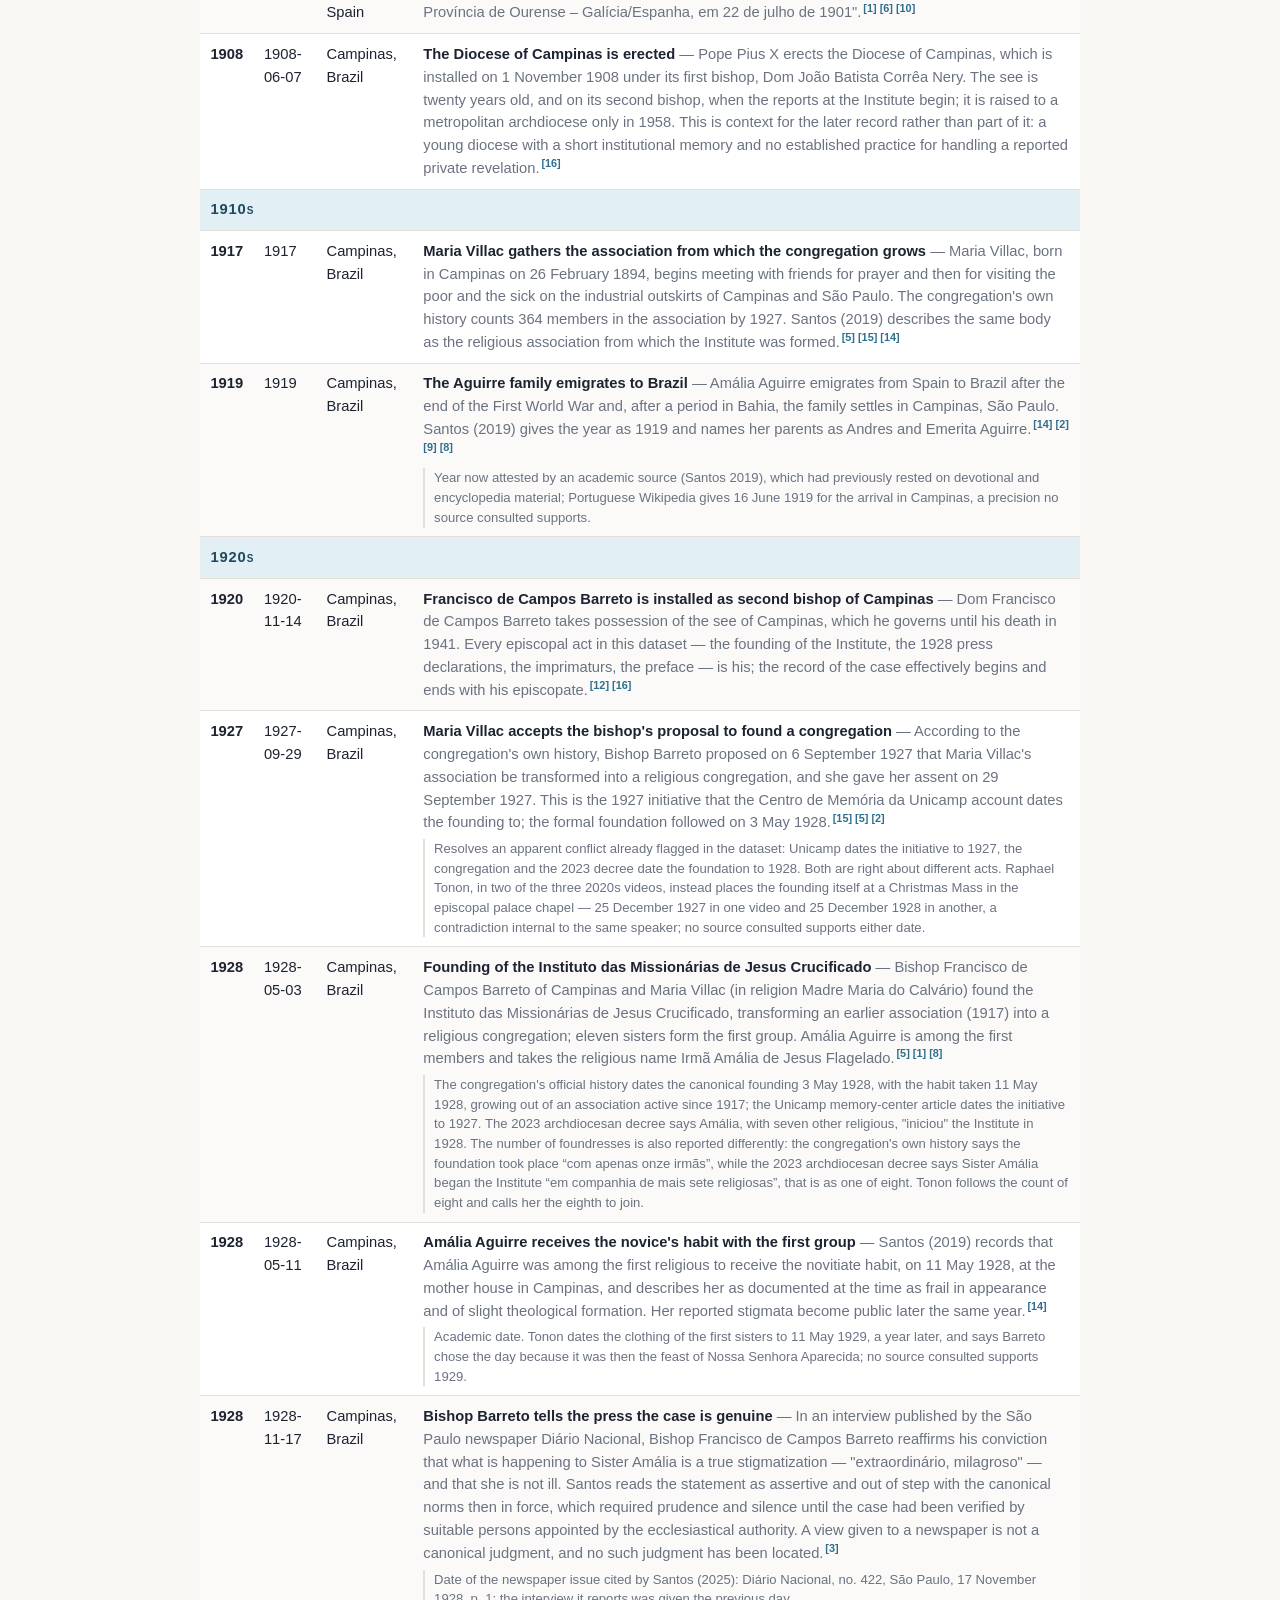
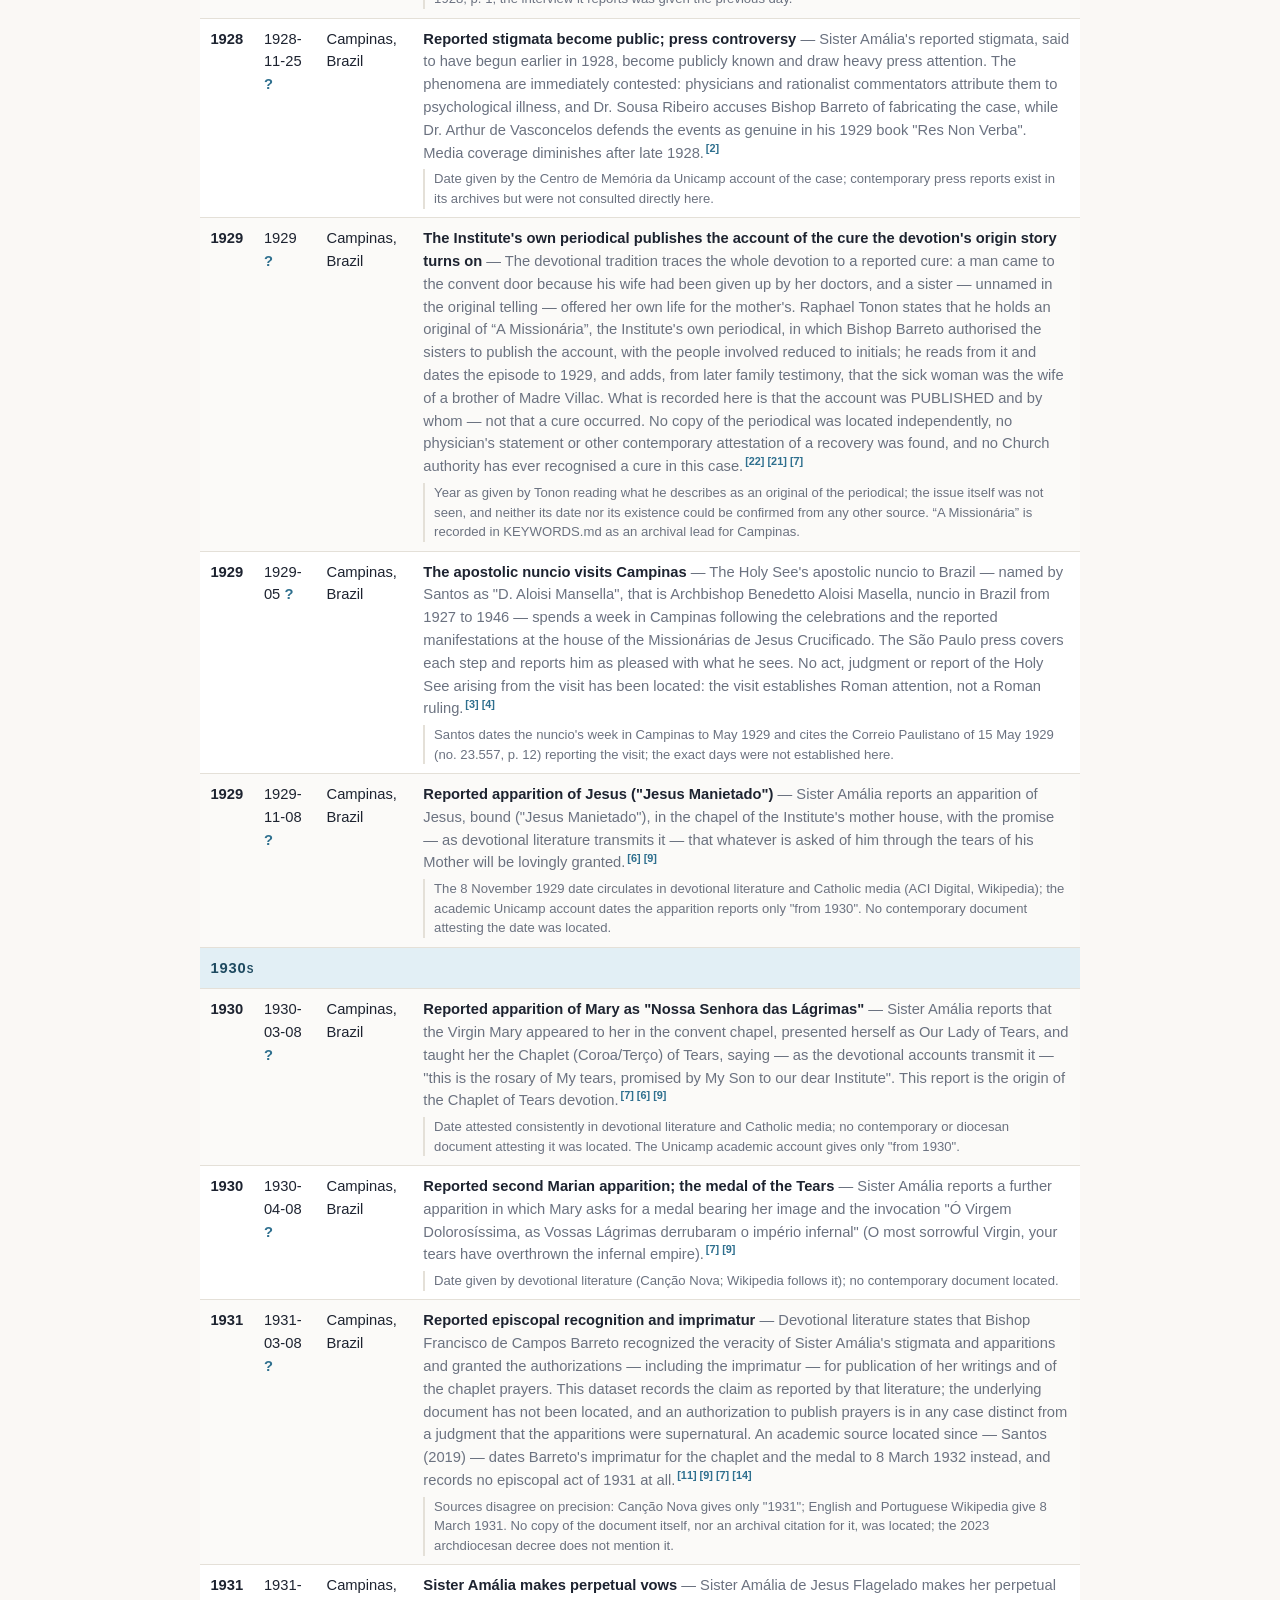
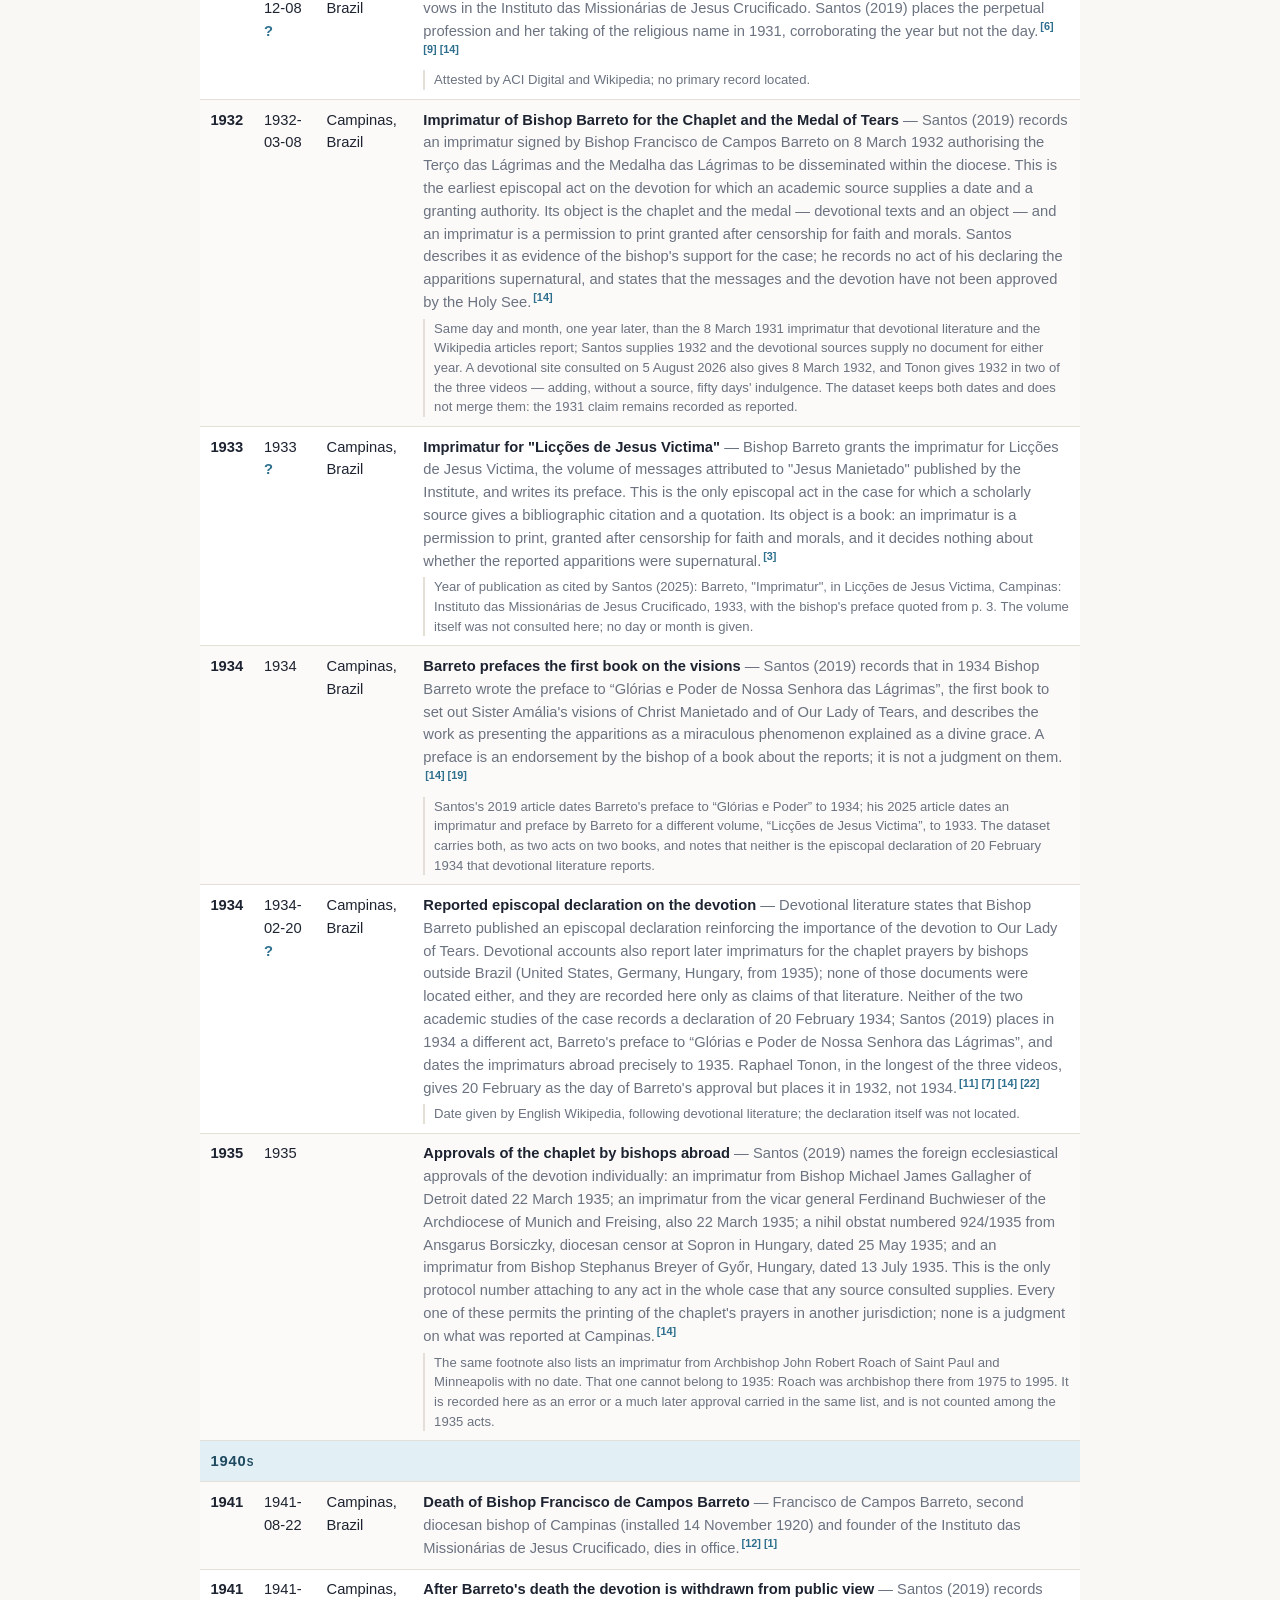
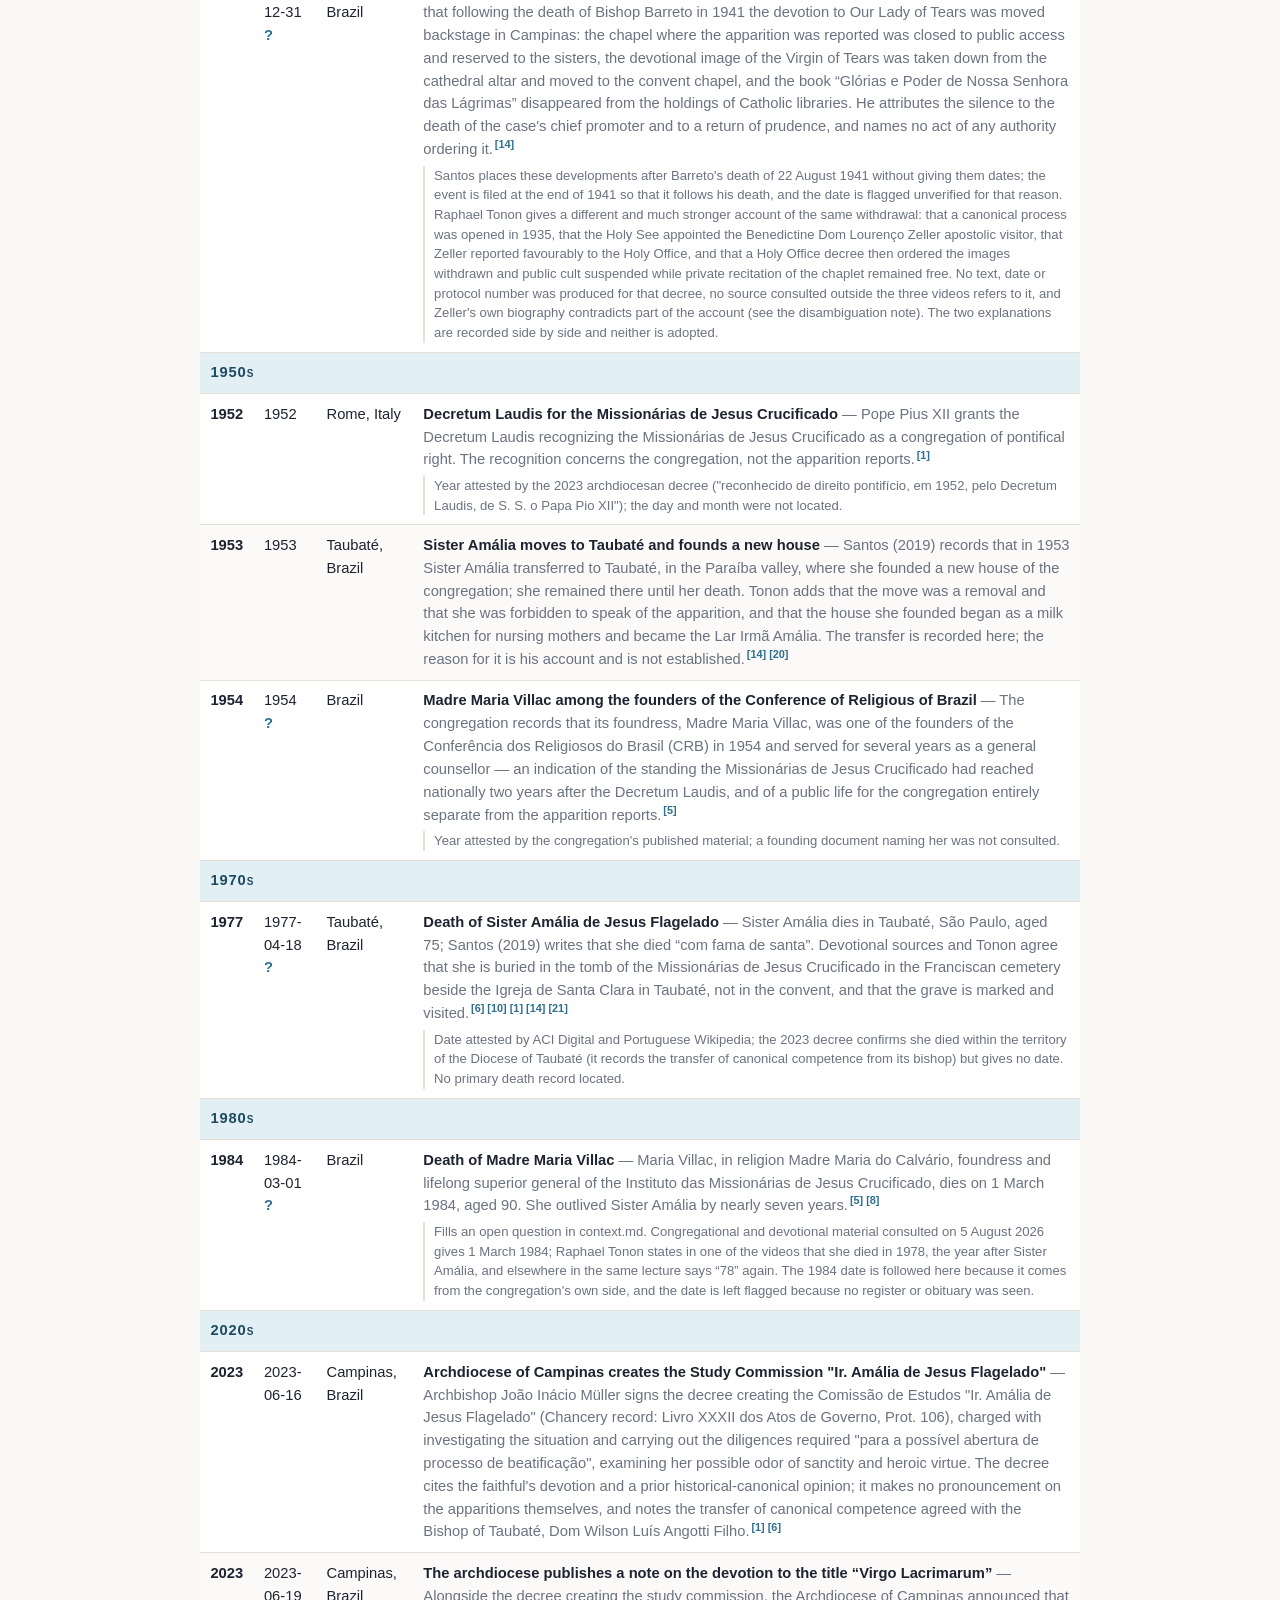
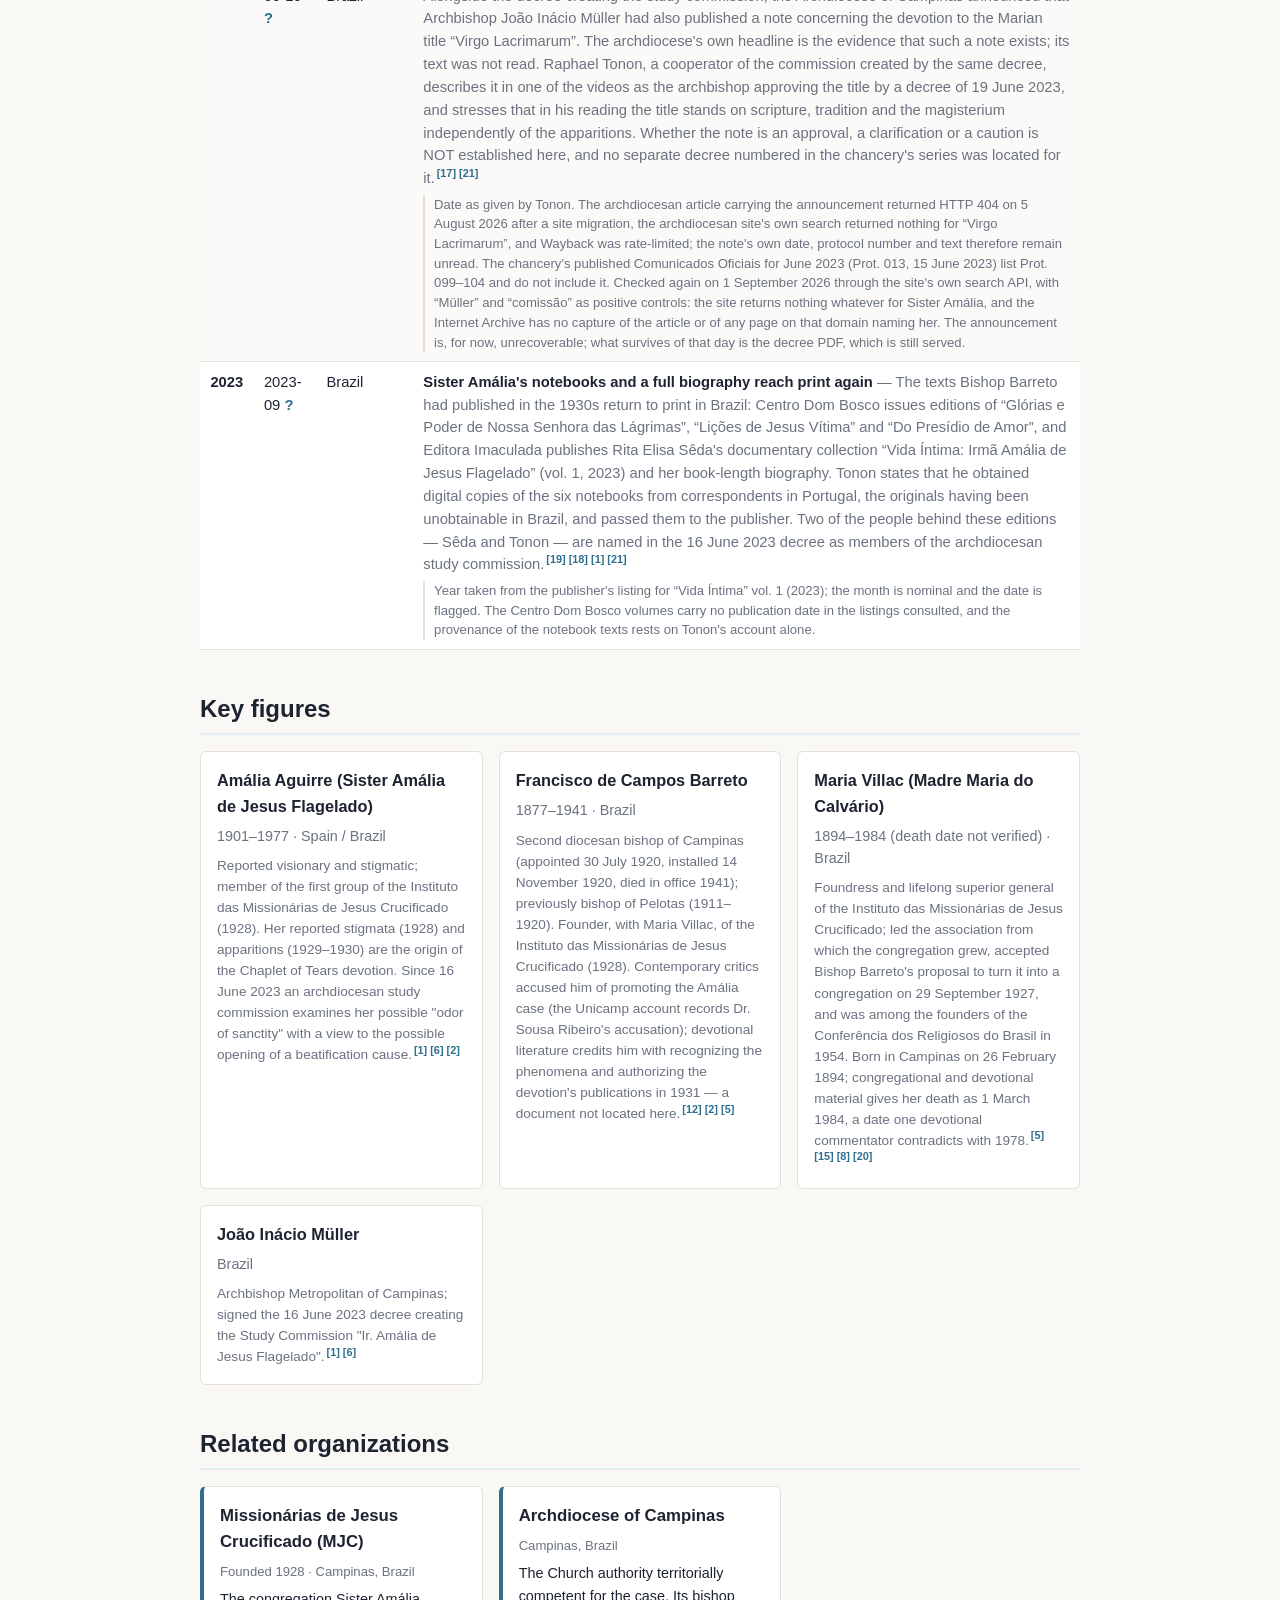
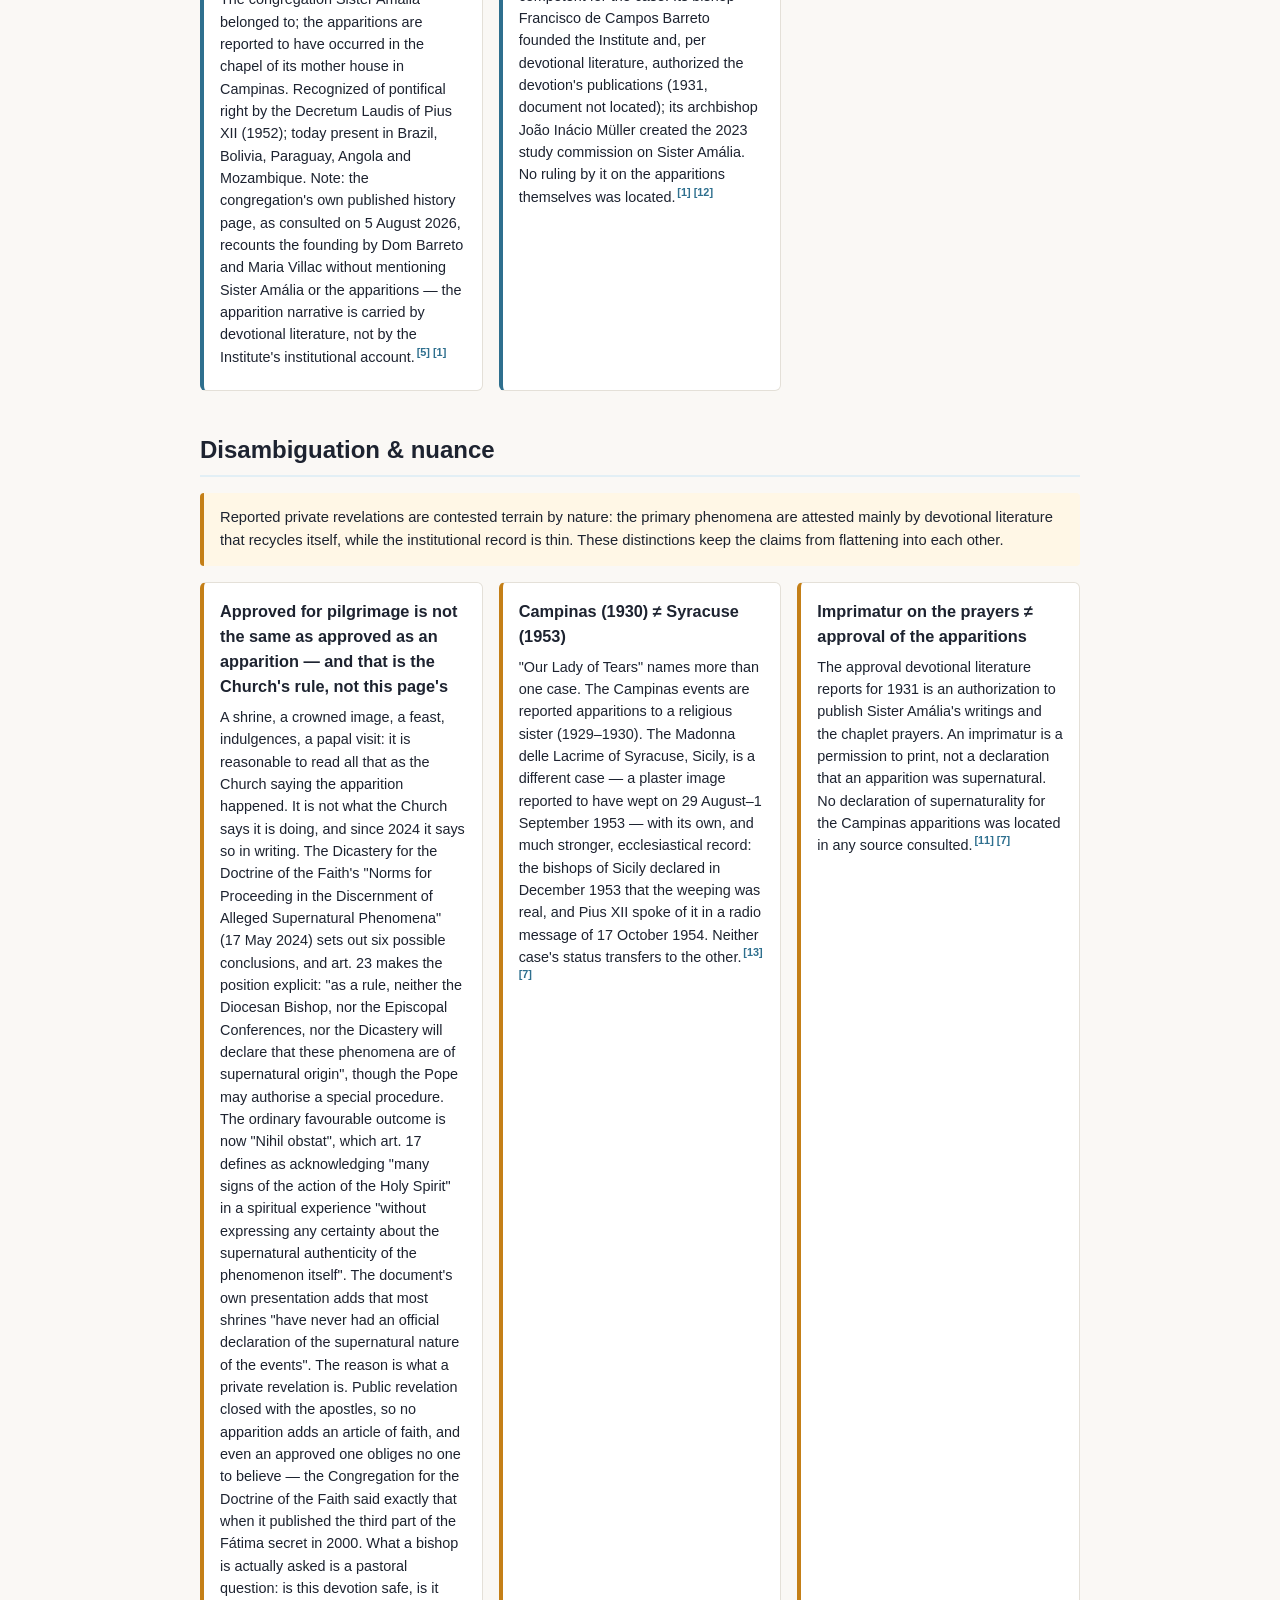
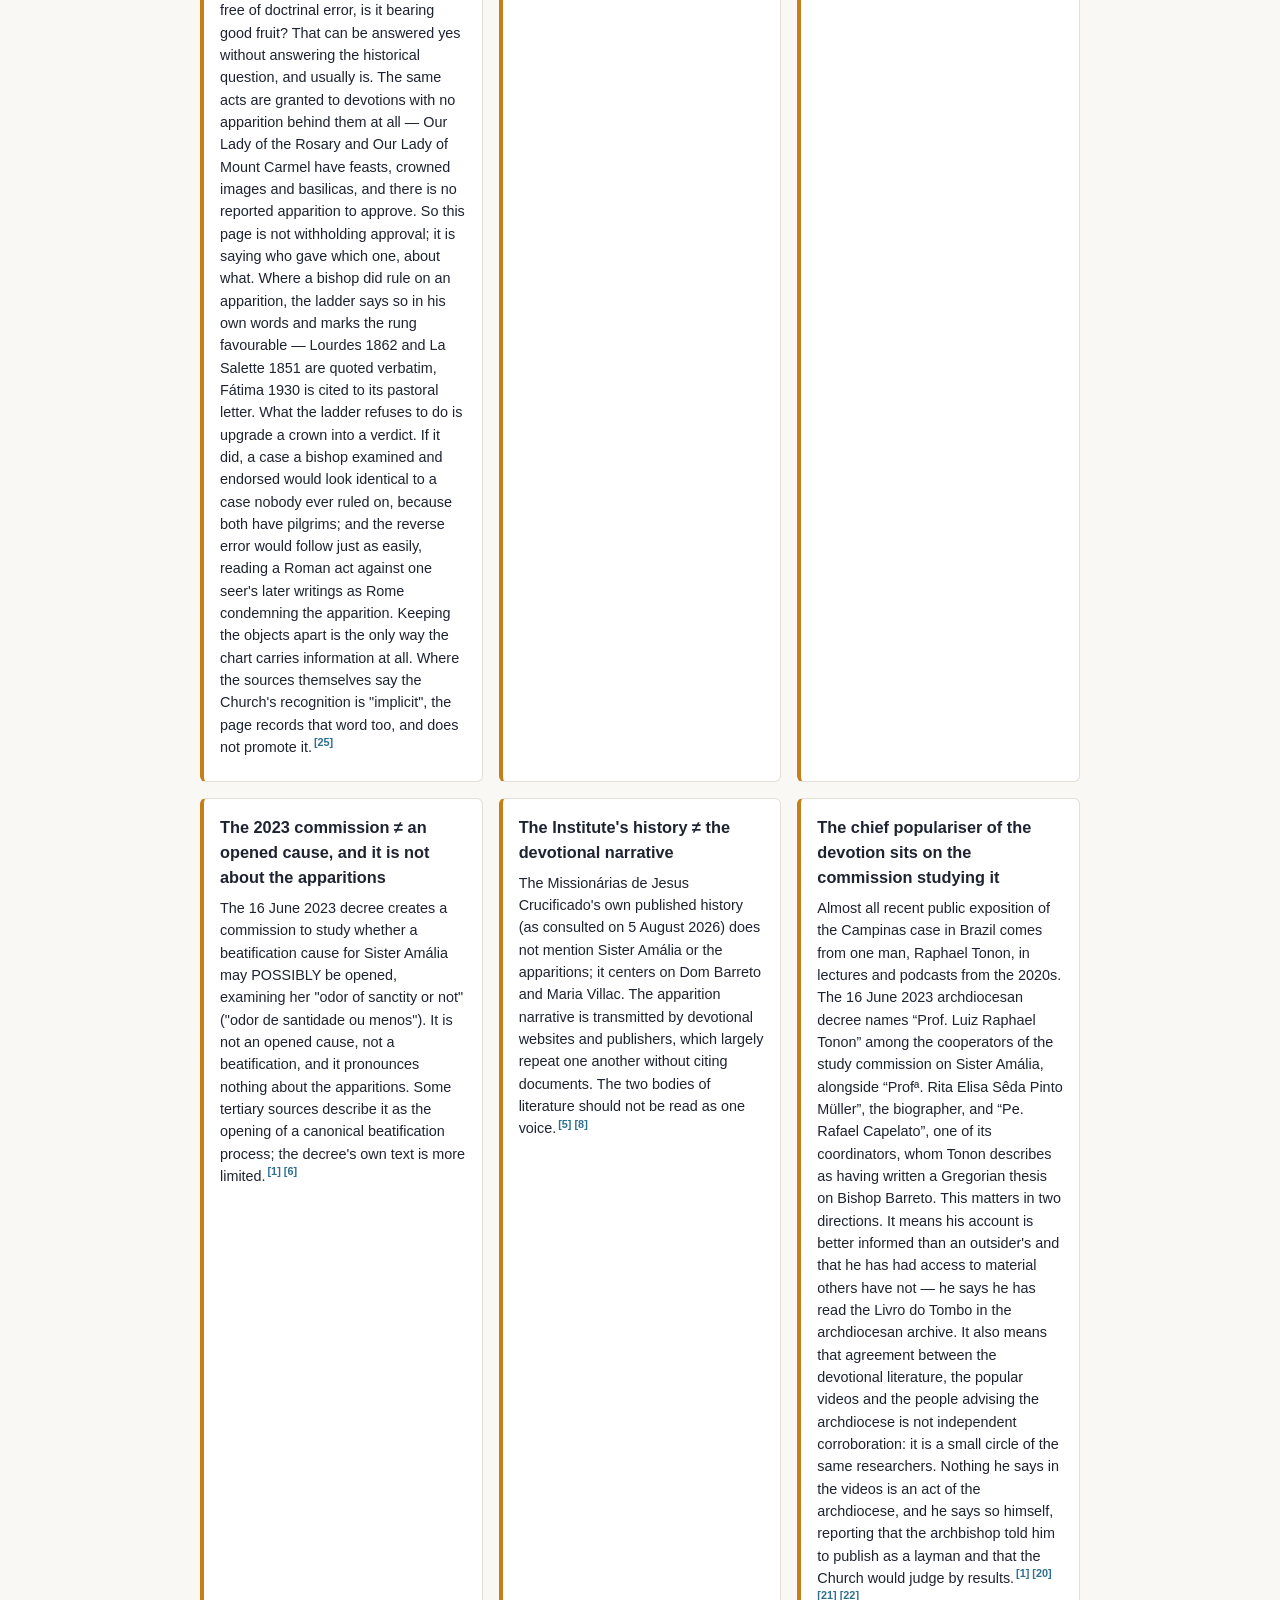
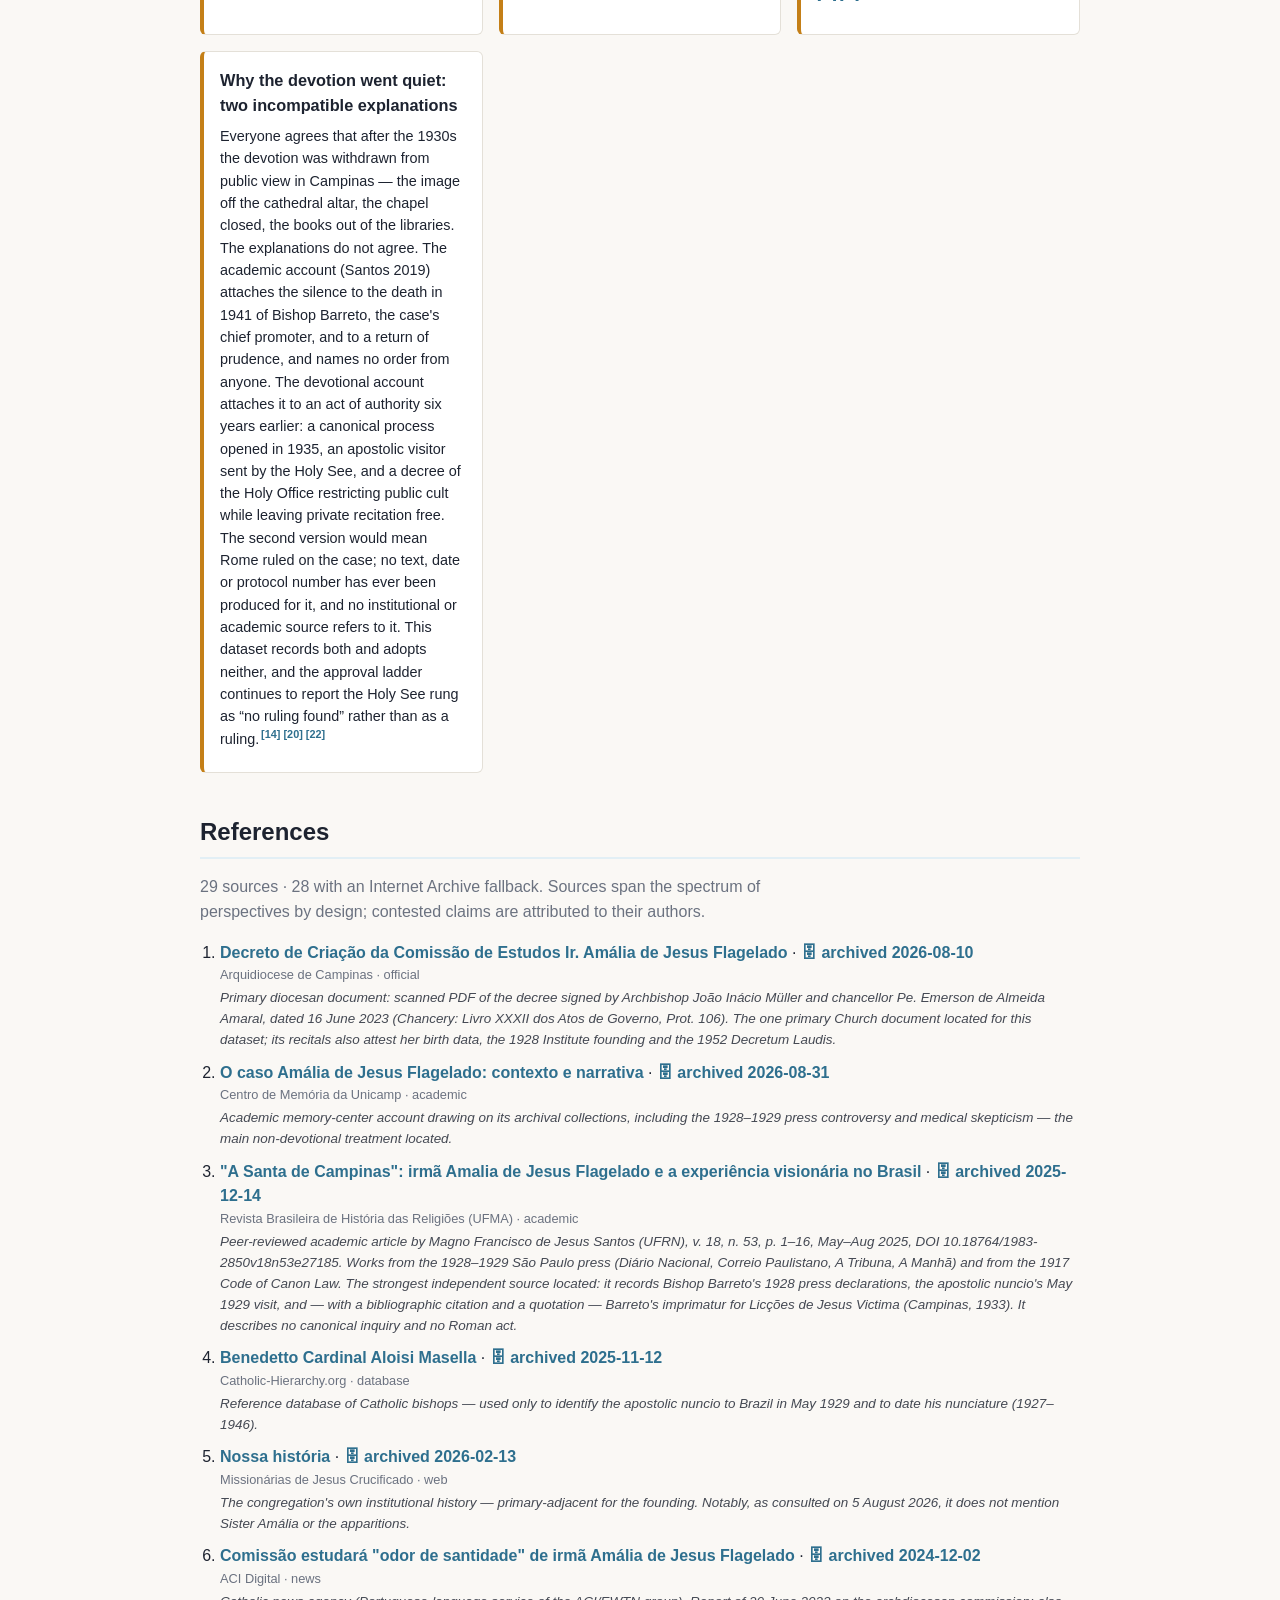
==== commit 03d7f626: "Wayback: refresh data/archives.json (scheduled preservation run)" ====
--- a/docs/en/index.html
+++ b/docs/en/index.html
@@ -527,7 +527,7 @@
 
     <section id="references">
       <h2>References</h2>
-      <p class="section-intro">29 sources · 27 with an Internet Archive fallback. Sources span the
+      <p class="section-intro">29 sources · 28 with an Internet Archive fallback. Sources span the
       spectrum of perspectives by design; contested claims are attributed to their authors.</p>
       <ol class="references">
         <li id="ref-1">
@@ -593,7 +593,7 @@
           <span class="ref-note">Used only for the Syracuse (1953) disambiguation: the distinct weeping-image case and its 1953 Sicilian bishops&#39; judgment. Original CNA URL redirects here.</span>
         </li>
         <li id="ref-14">
-          <a href="https://periodicos.pucpr.br/dialogoeducacional/article/view/25694" rel="noopener noreferrer" target="_blank">No silêncio da clausura: videntes de aparições marianas no Brasil (1928-1937)</a>
+          <a href="https://periodicos.pucpr.br/dialogoeducacional/article/view/25694" rel="noopener noreferrer" target="_blank">No silêncio da clausura: videntes de aparições marianas no Brasil (1928-1937)</a> · <a class="archive-link" href="https://web.archive.org/web/20260908022455/https://periodicos.pucpr.br/dialogoeducacional/article/view/25694" rel="noopener noreferrer" target="_blank">🗄 archived 2026-09-08</a>
           <span class="ref-meta">Revista Diálogo Educacional (PUCPR) · academic</span>
           <span class="ref-note">Peer-reviewed academic article by Magno Francisco de Jesus Santos (UFRN), v. 19, n. 63, p. 1397–1417, Oct–Dec 2019 — the same historian as the 2025 RBHR study, here comparing Campinas with Cimbres (1936). Evidentially the most important source located after the 2023 decree: it is the only one consulted that DATES the episcopal act on the devotion (imprimatur of 8 March 1932 for the Chaplet and Medal of Tears) and that names the foreign approvals of 1935 individually, with granting authority, see and — for Sopron — a protocol number. It works from the 1929 Campinas and São Paulo press and from the depositions taken from the visionaries in the diocesan verification of the reports. It reproduces none of those acts, and states that the messages and the devotion have still not been approved by the Holy See. Cited by its landing page at the journal rather than by its DOI (10.7213/1981-416X.19.063.DS04, recorded here so the stable identifier is not lost): a DOI is a redirect, the Internet Archive captures the redirect and not the article, and this reference sat unarchivable for that reason while being the strongest source in the dataset. The landing page carries the article and can be, and now is, snapshotted.</span>
         </li>
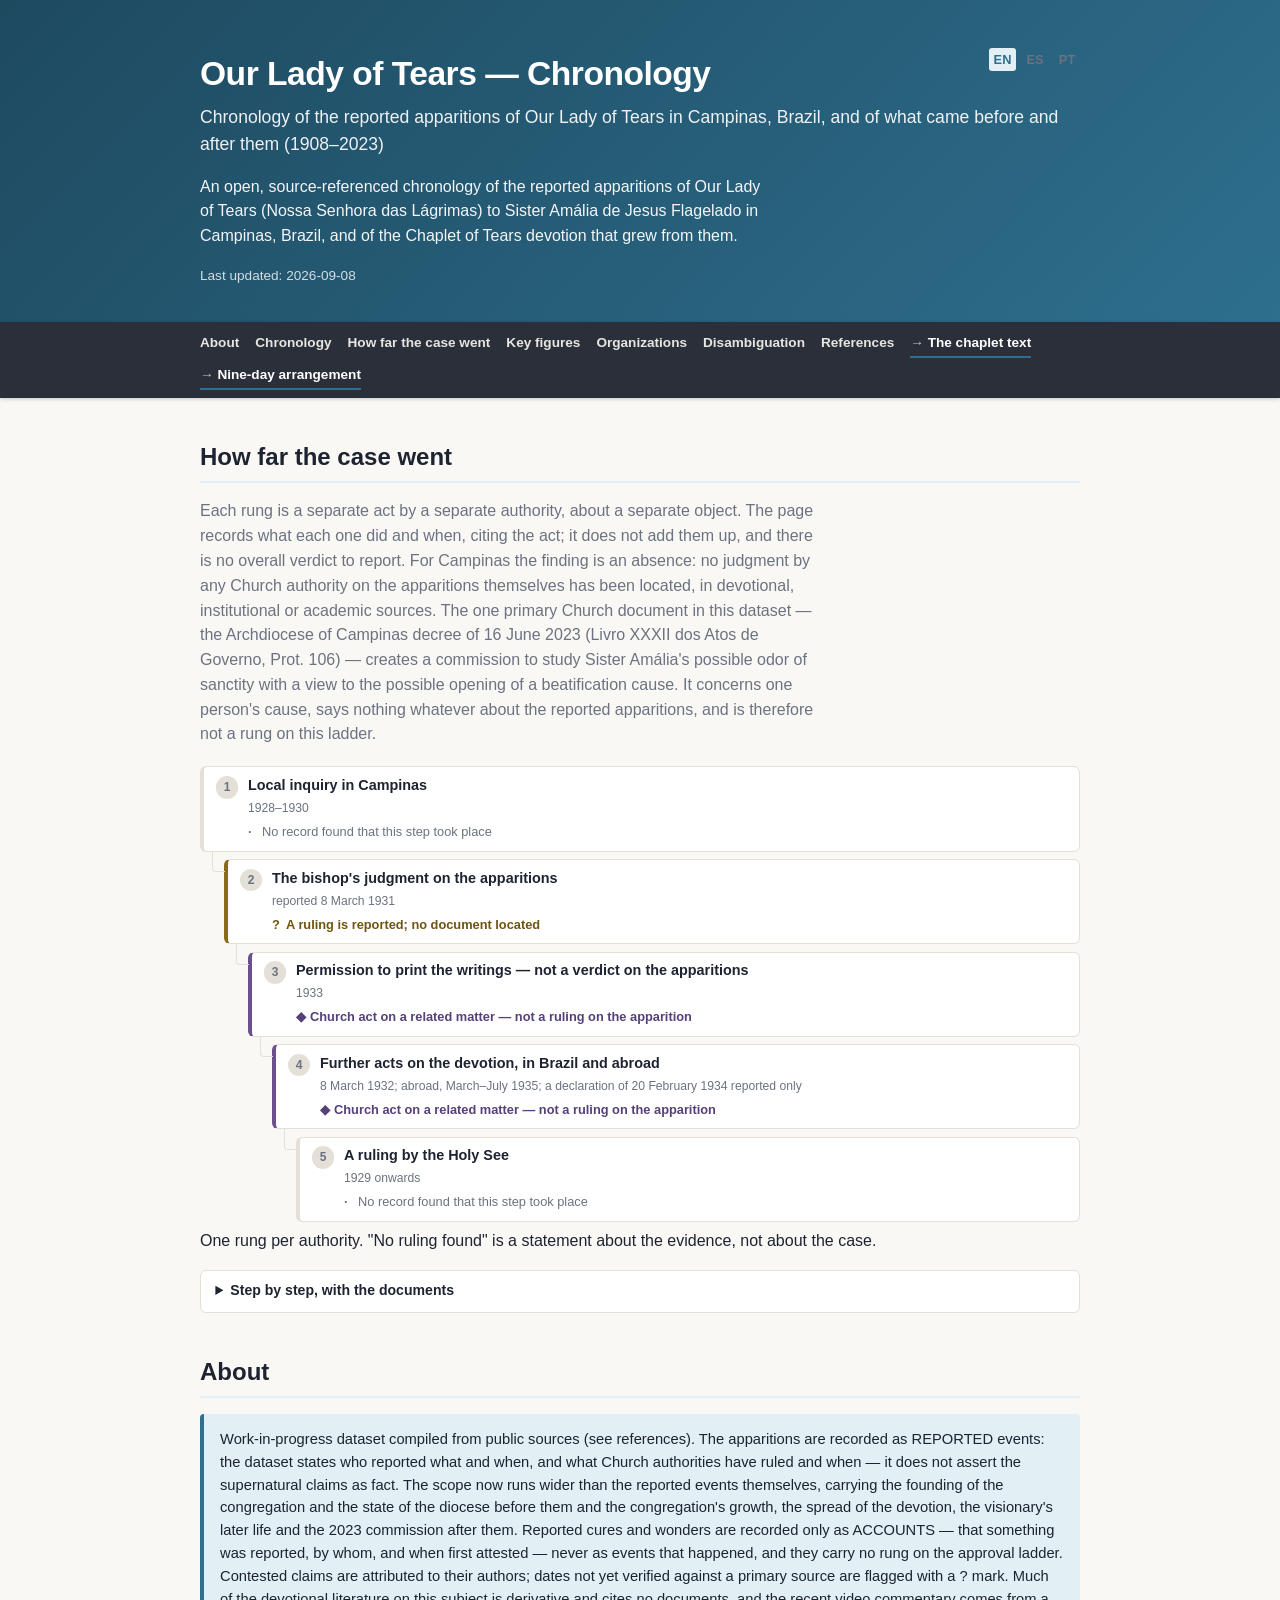
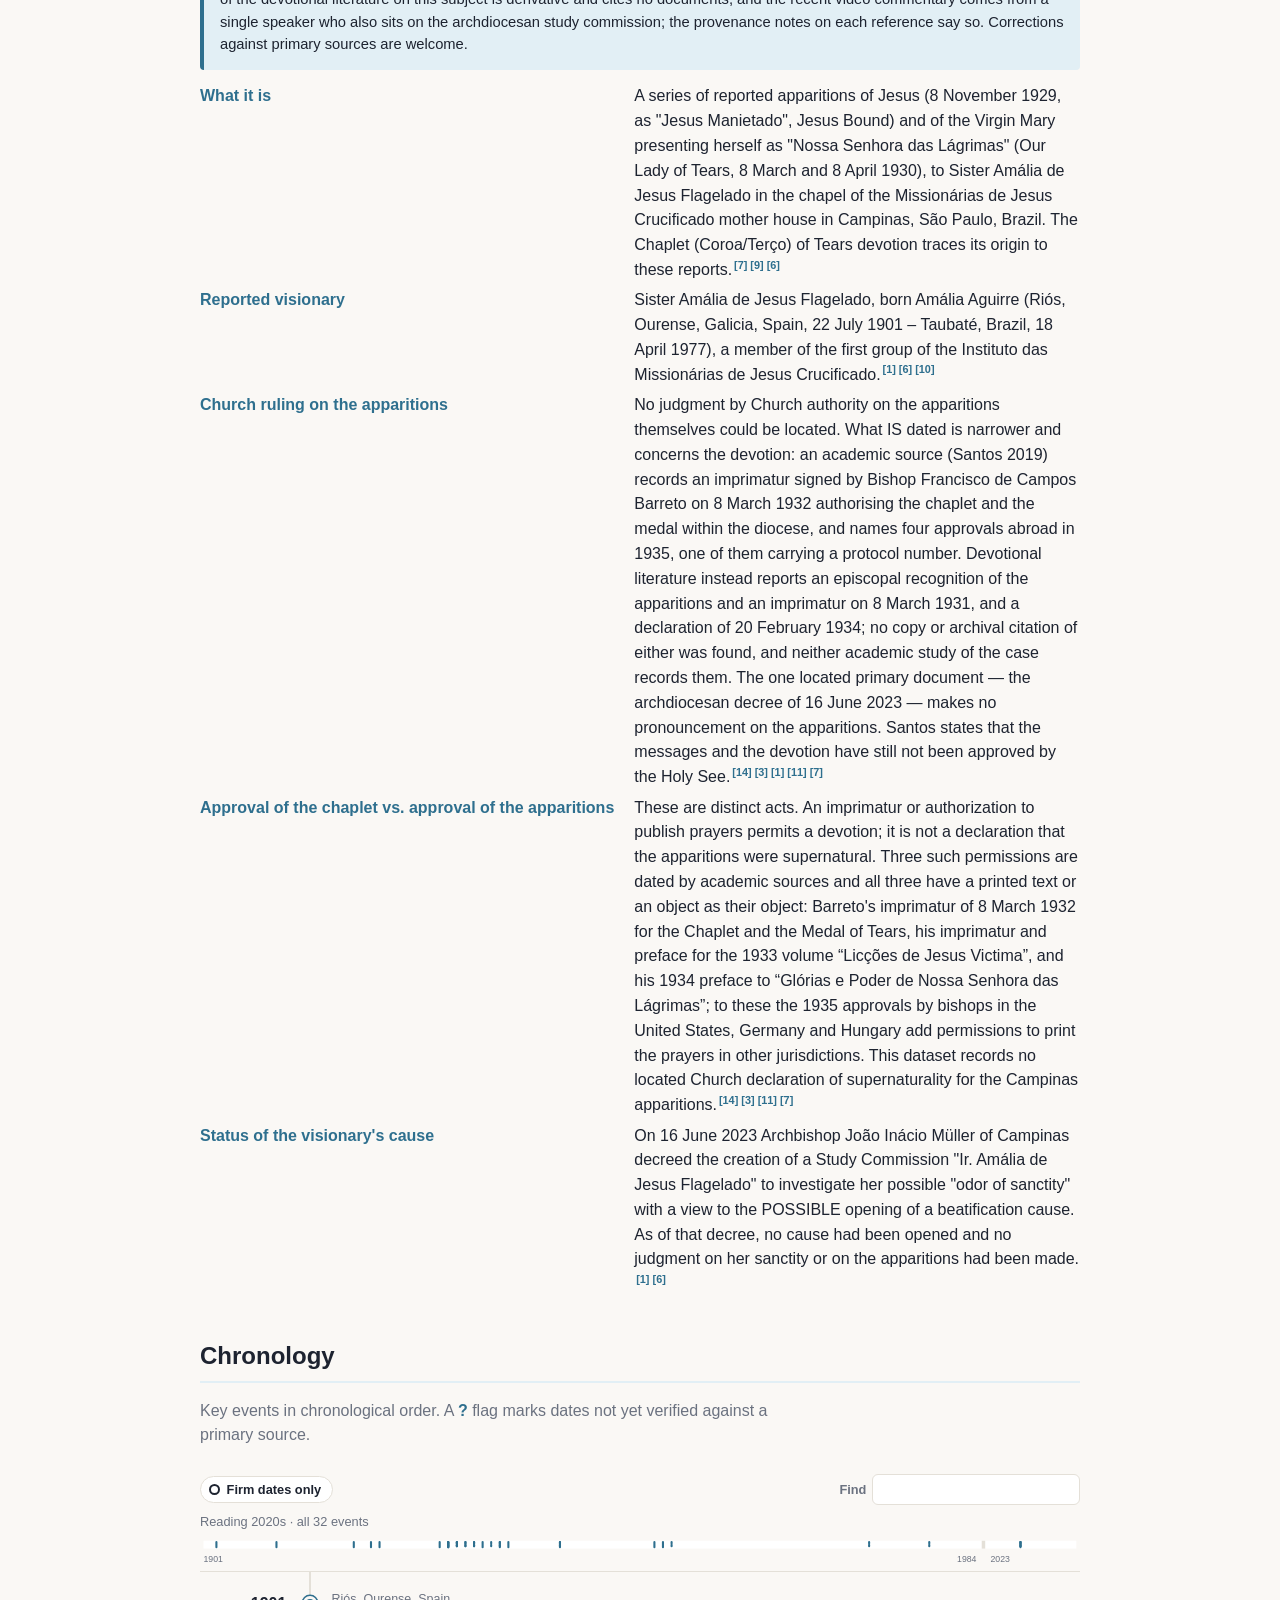
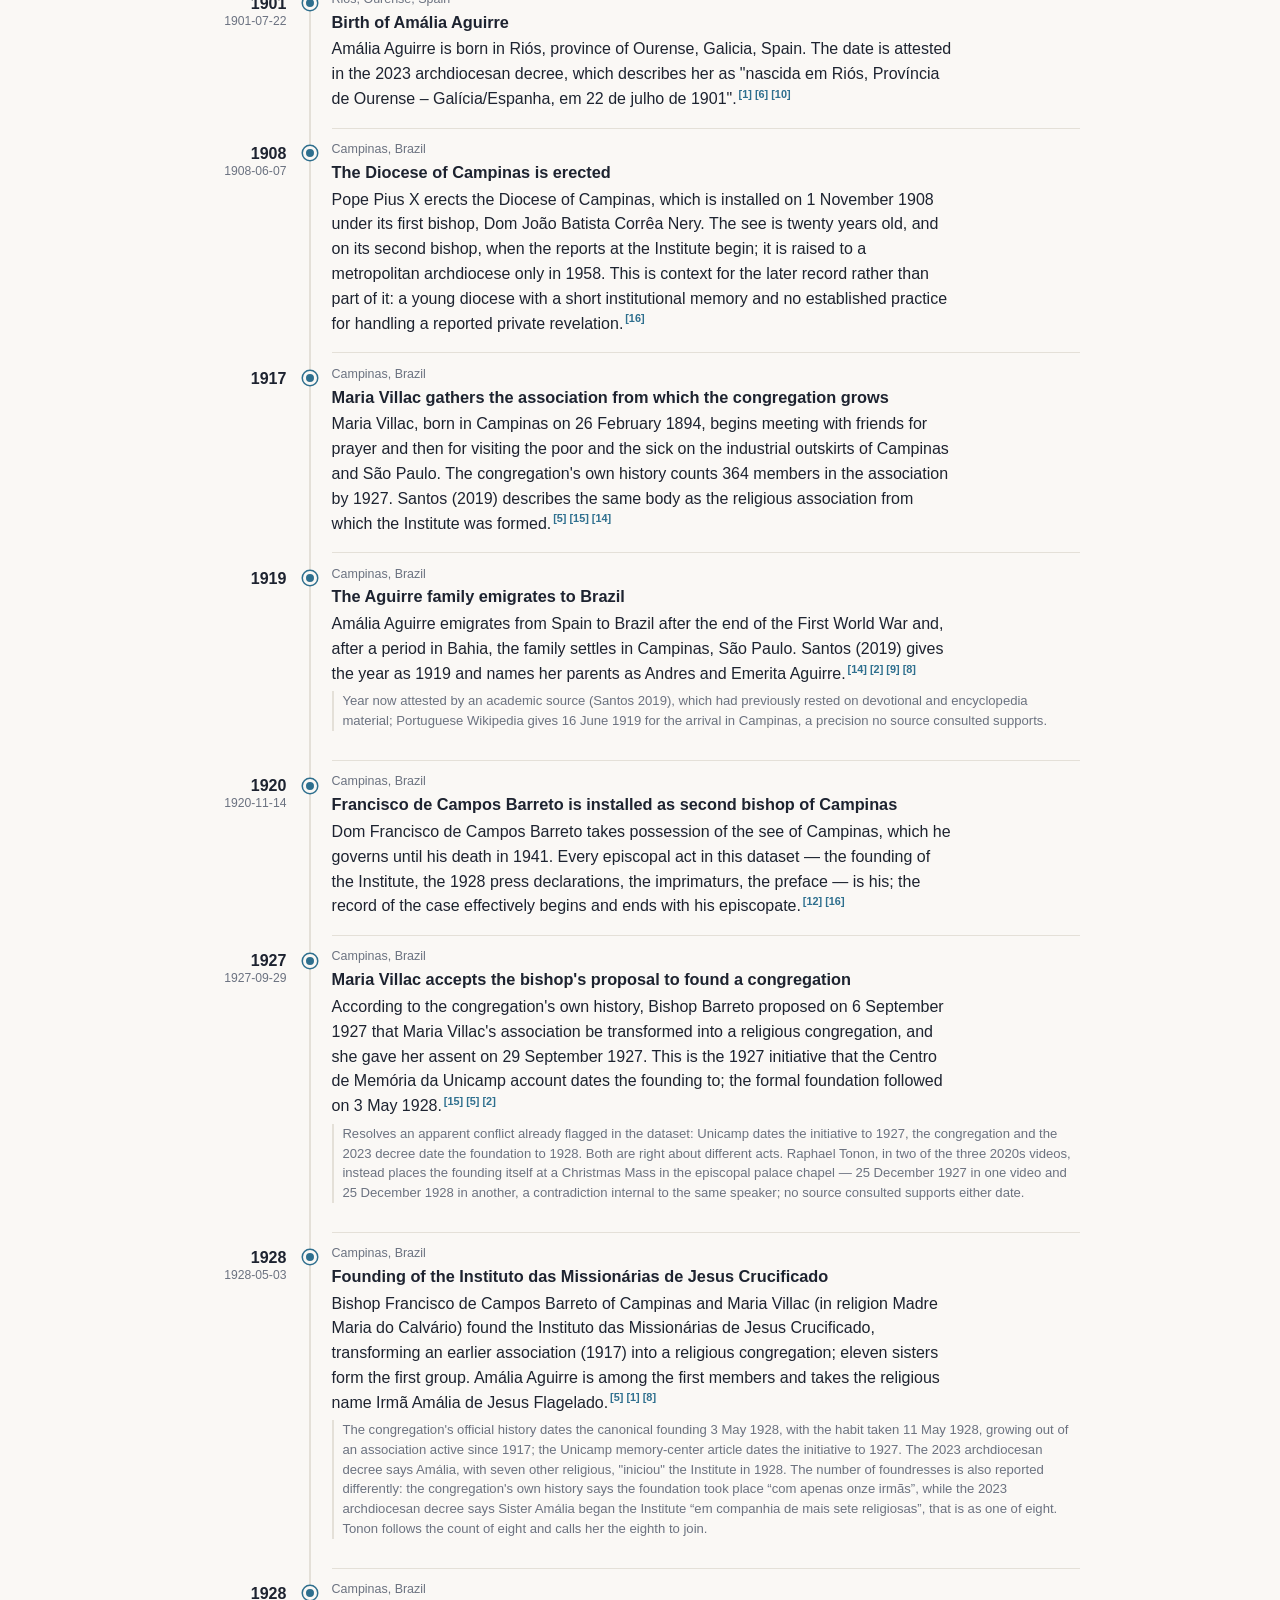
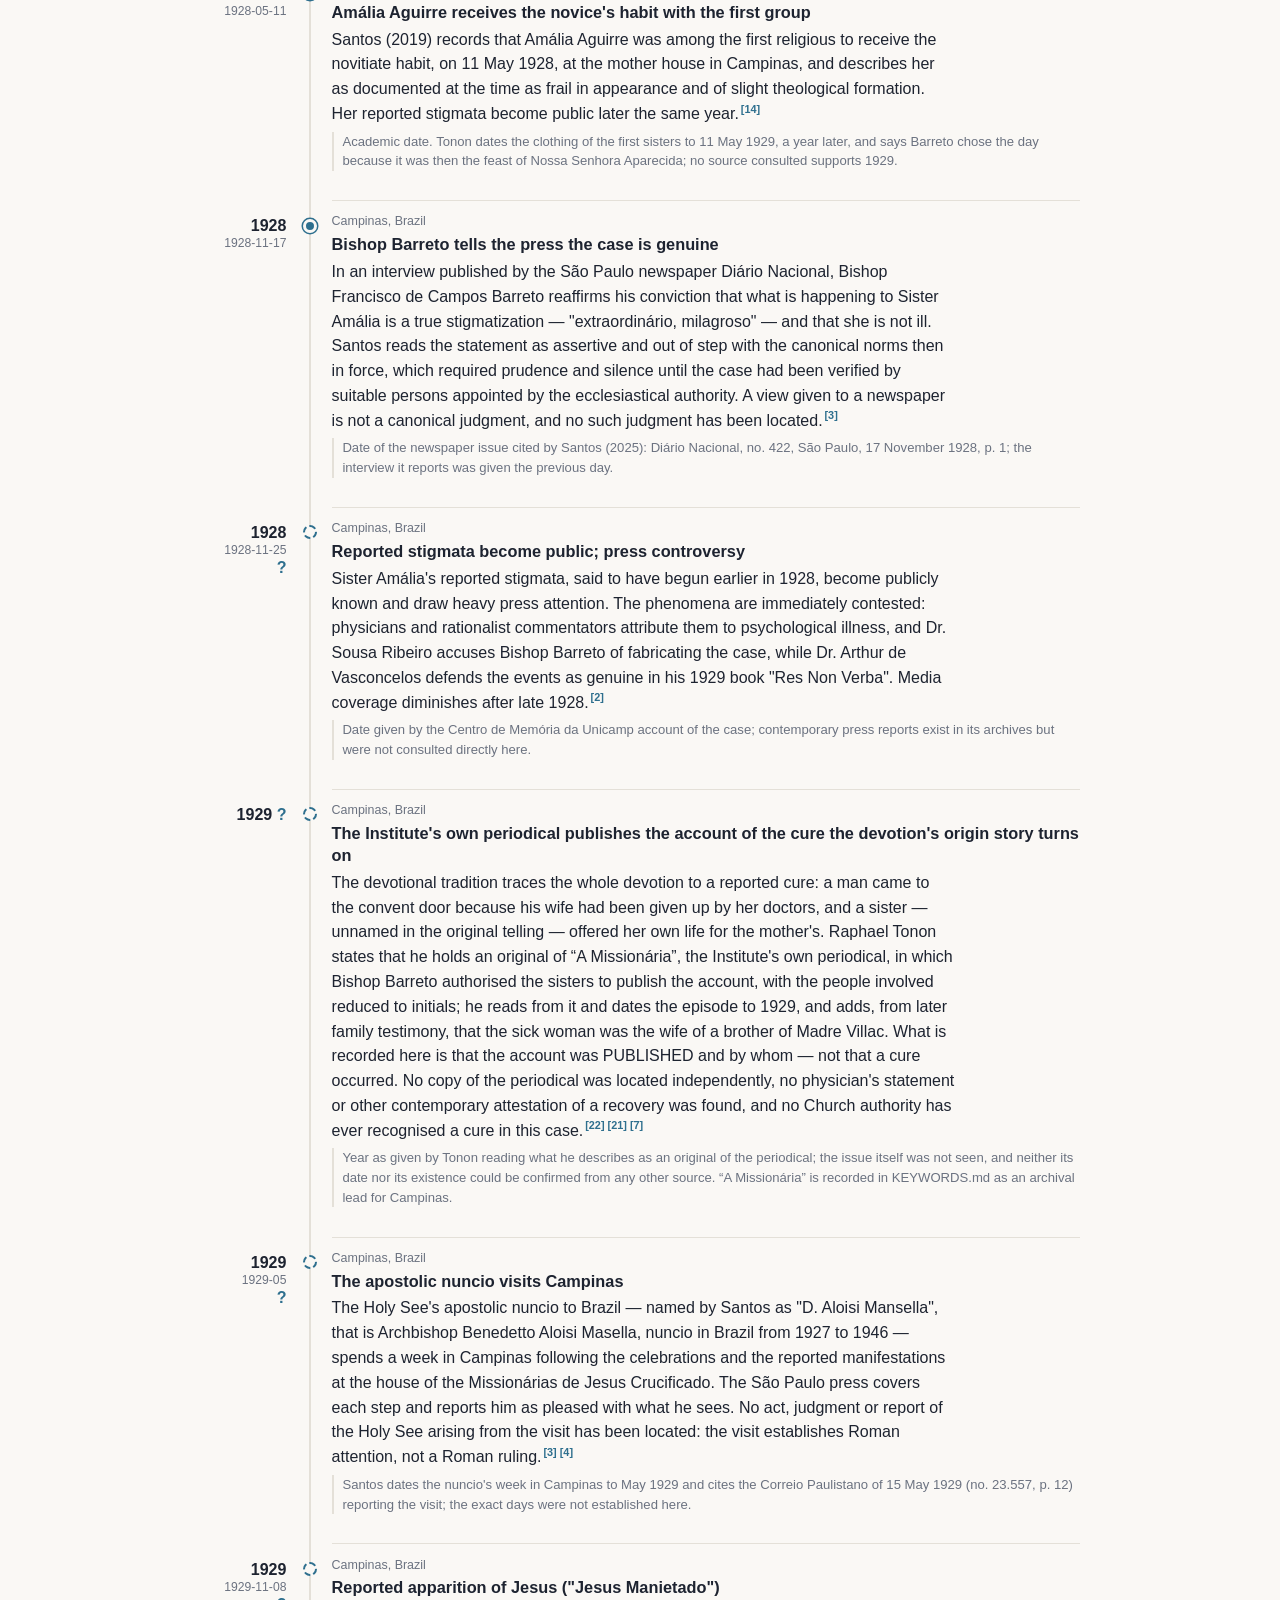
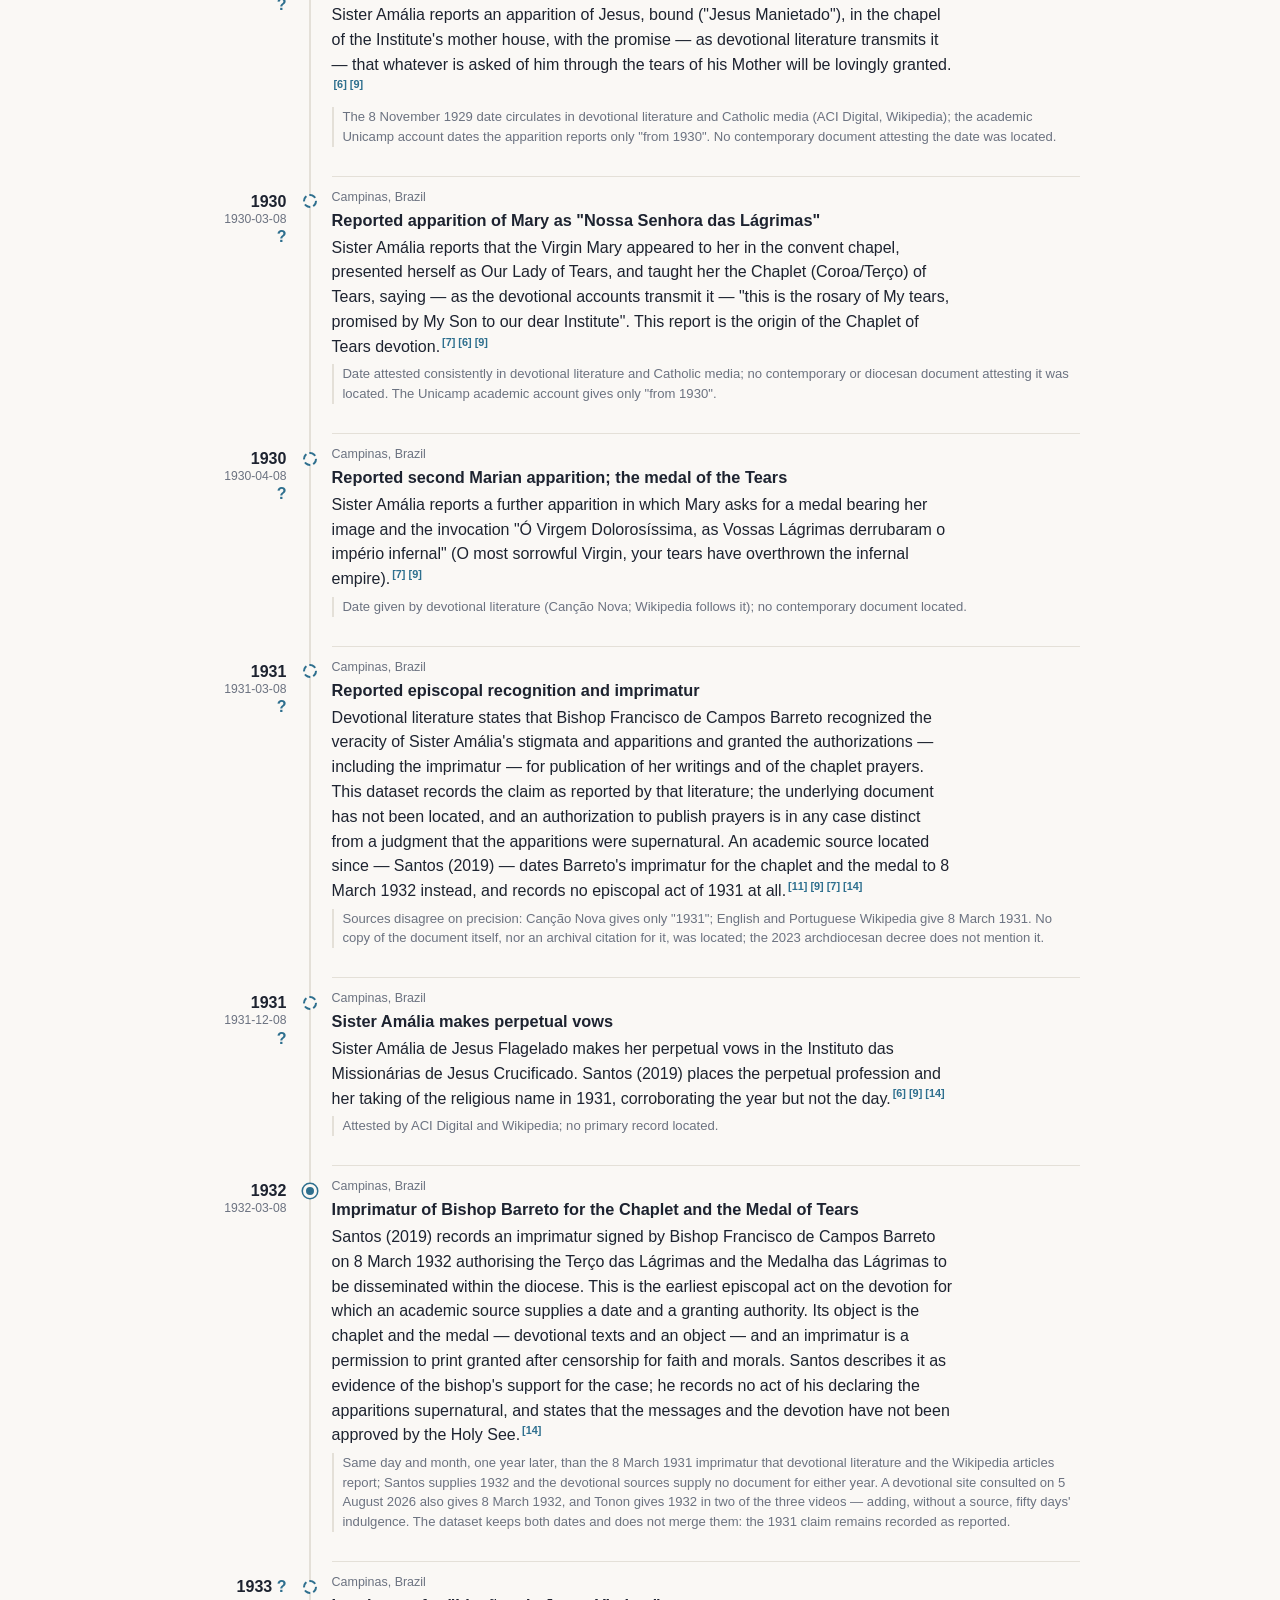
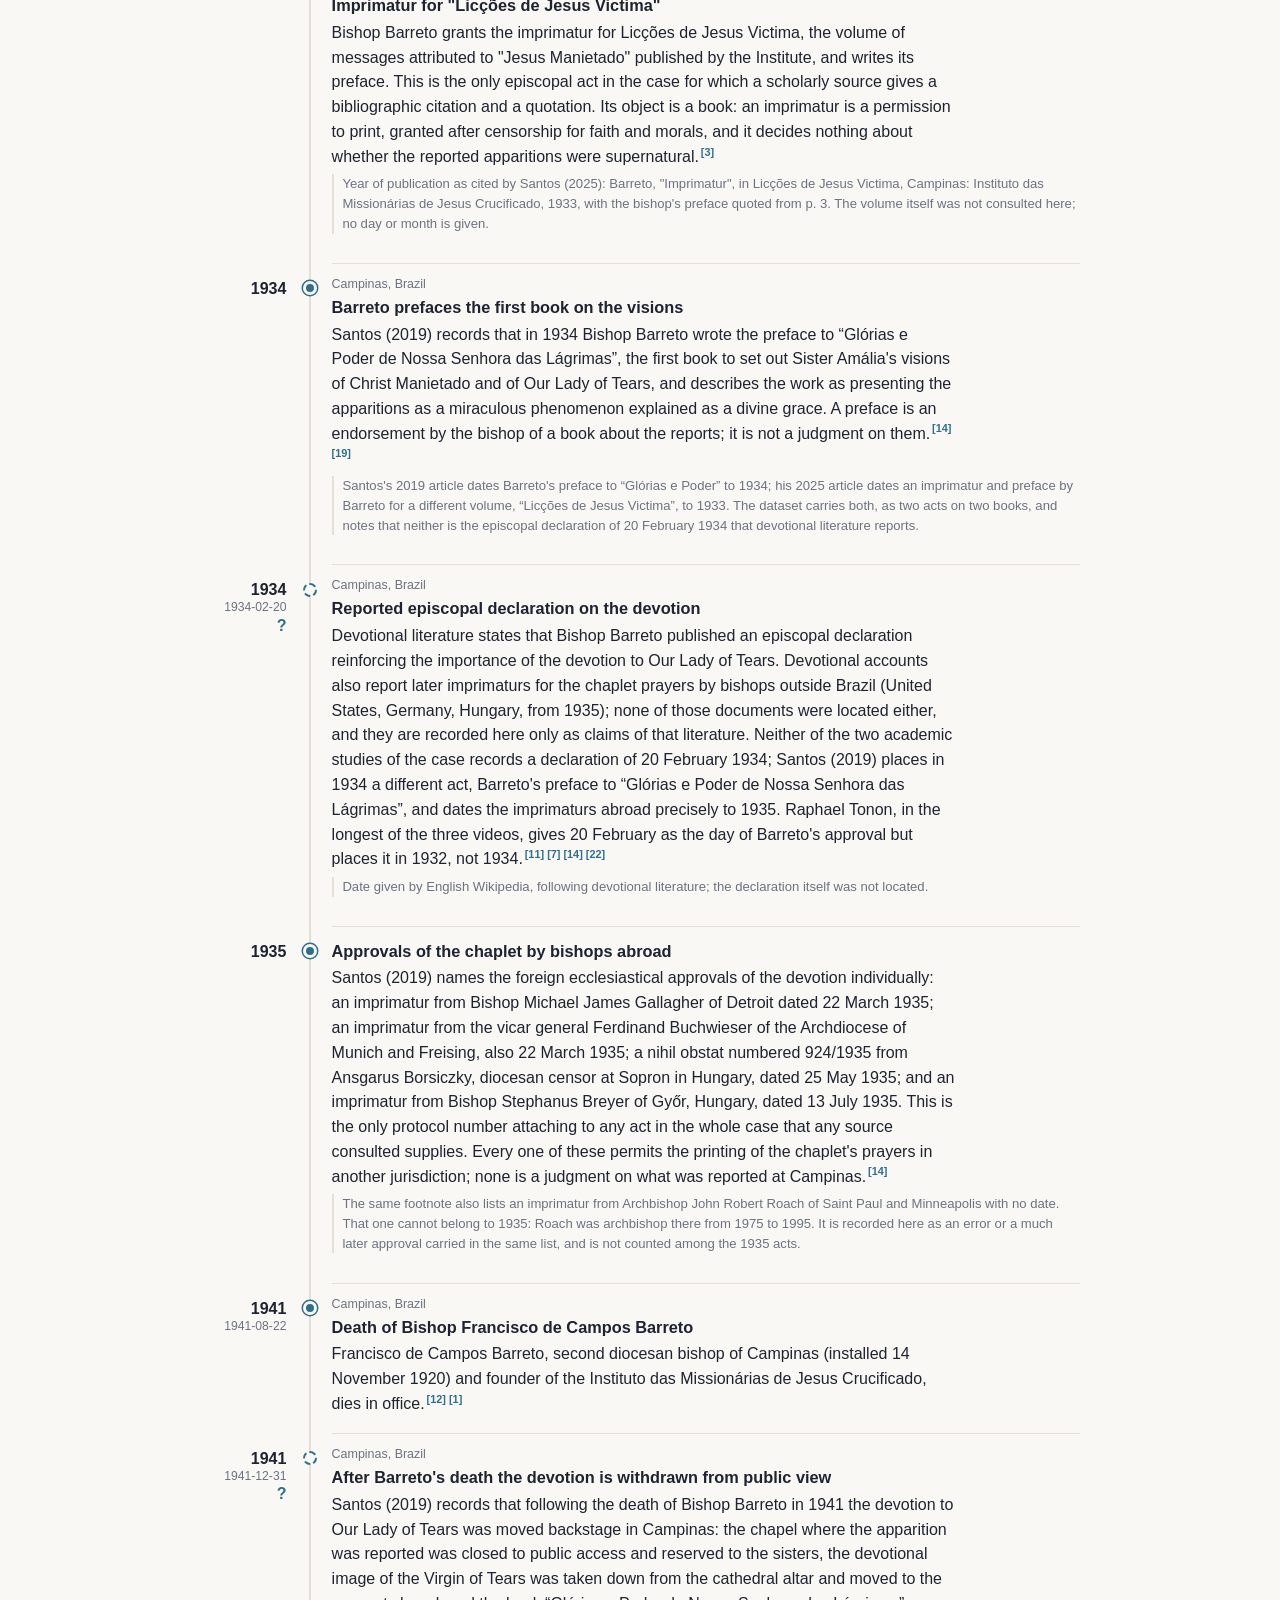
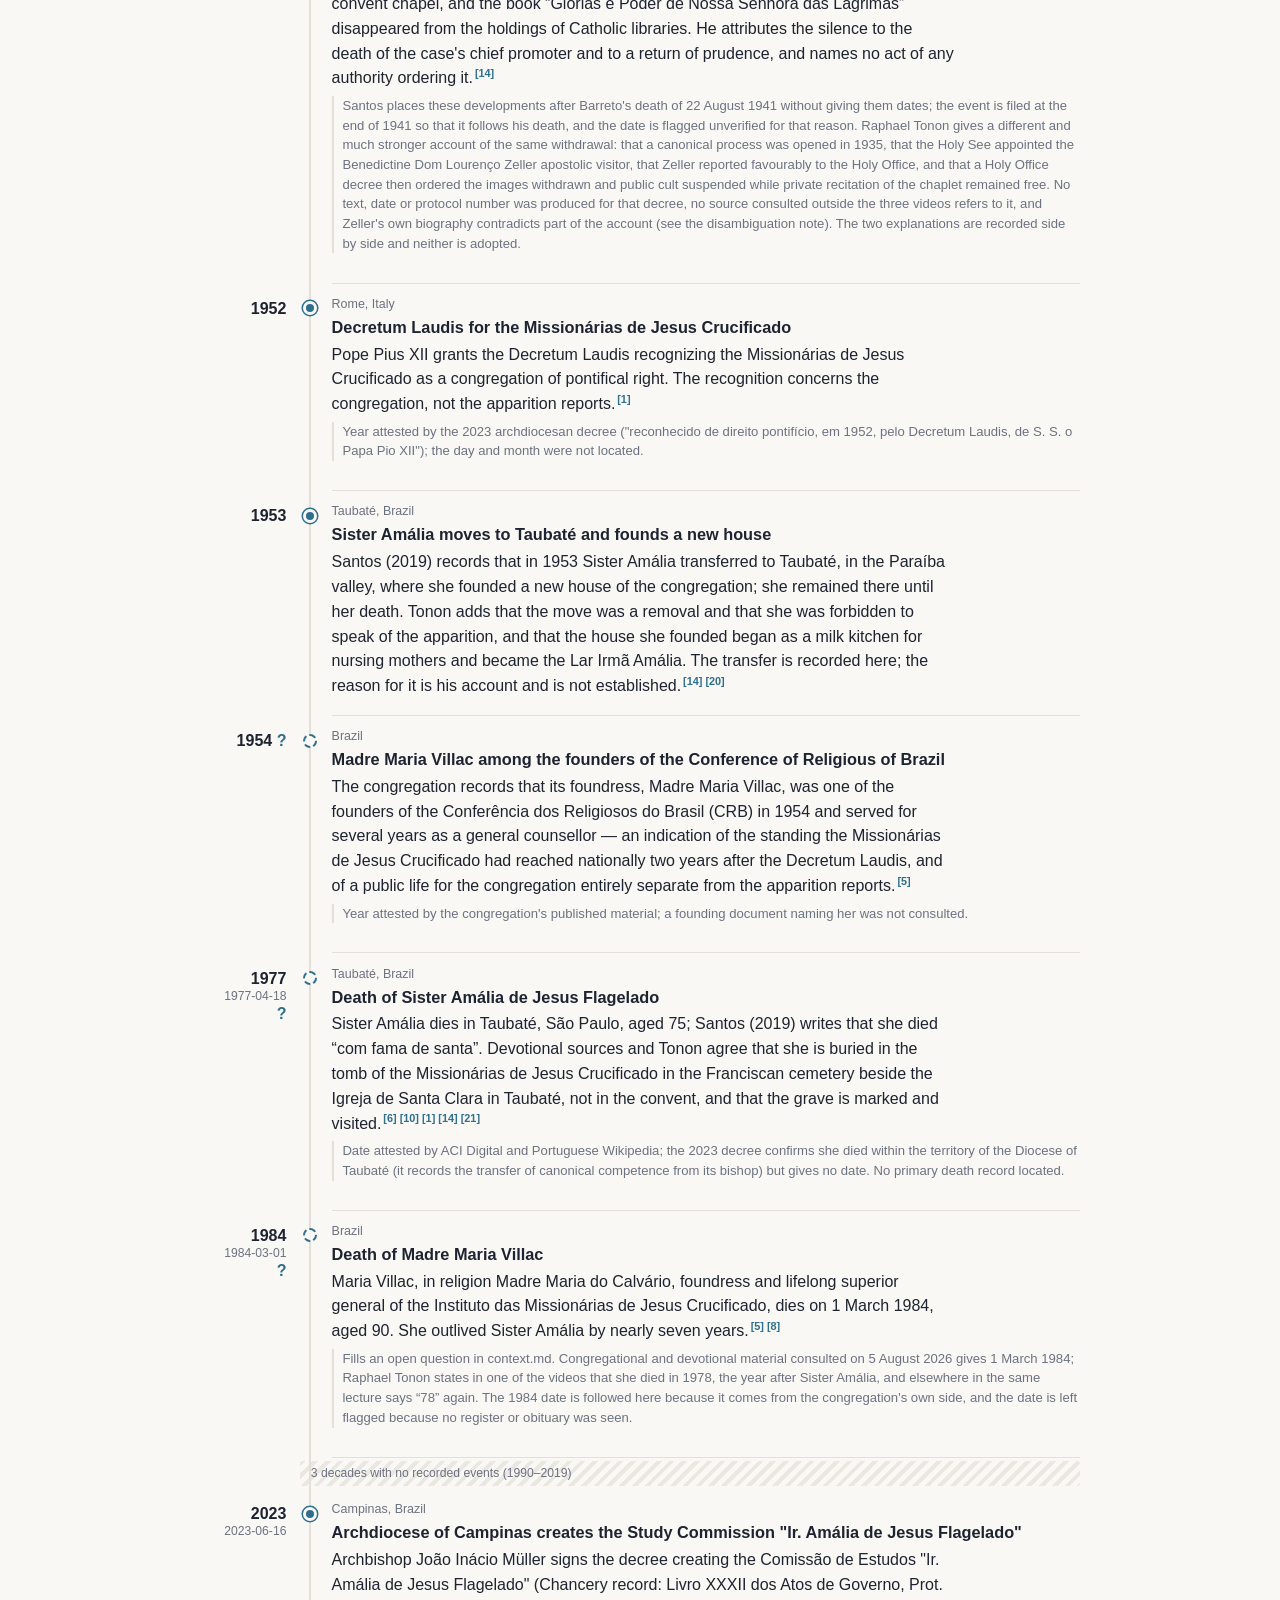
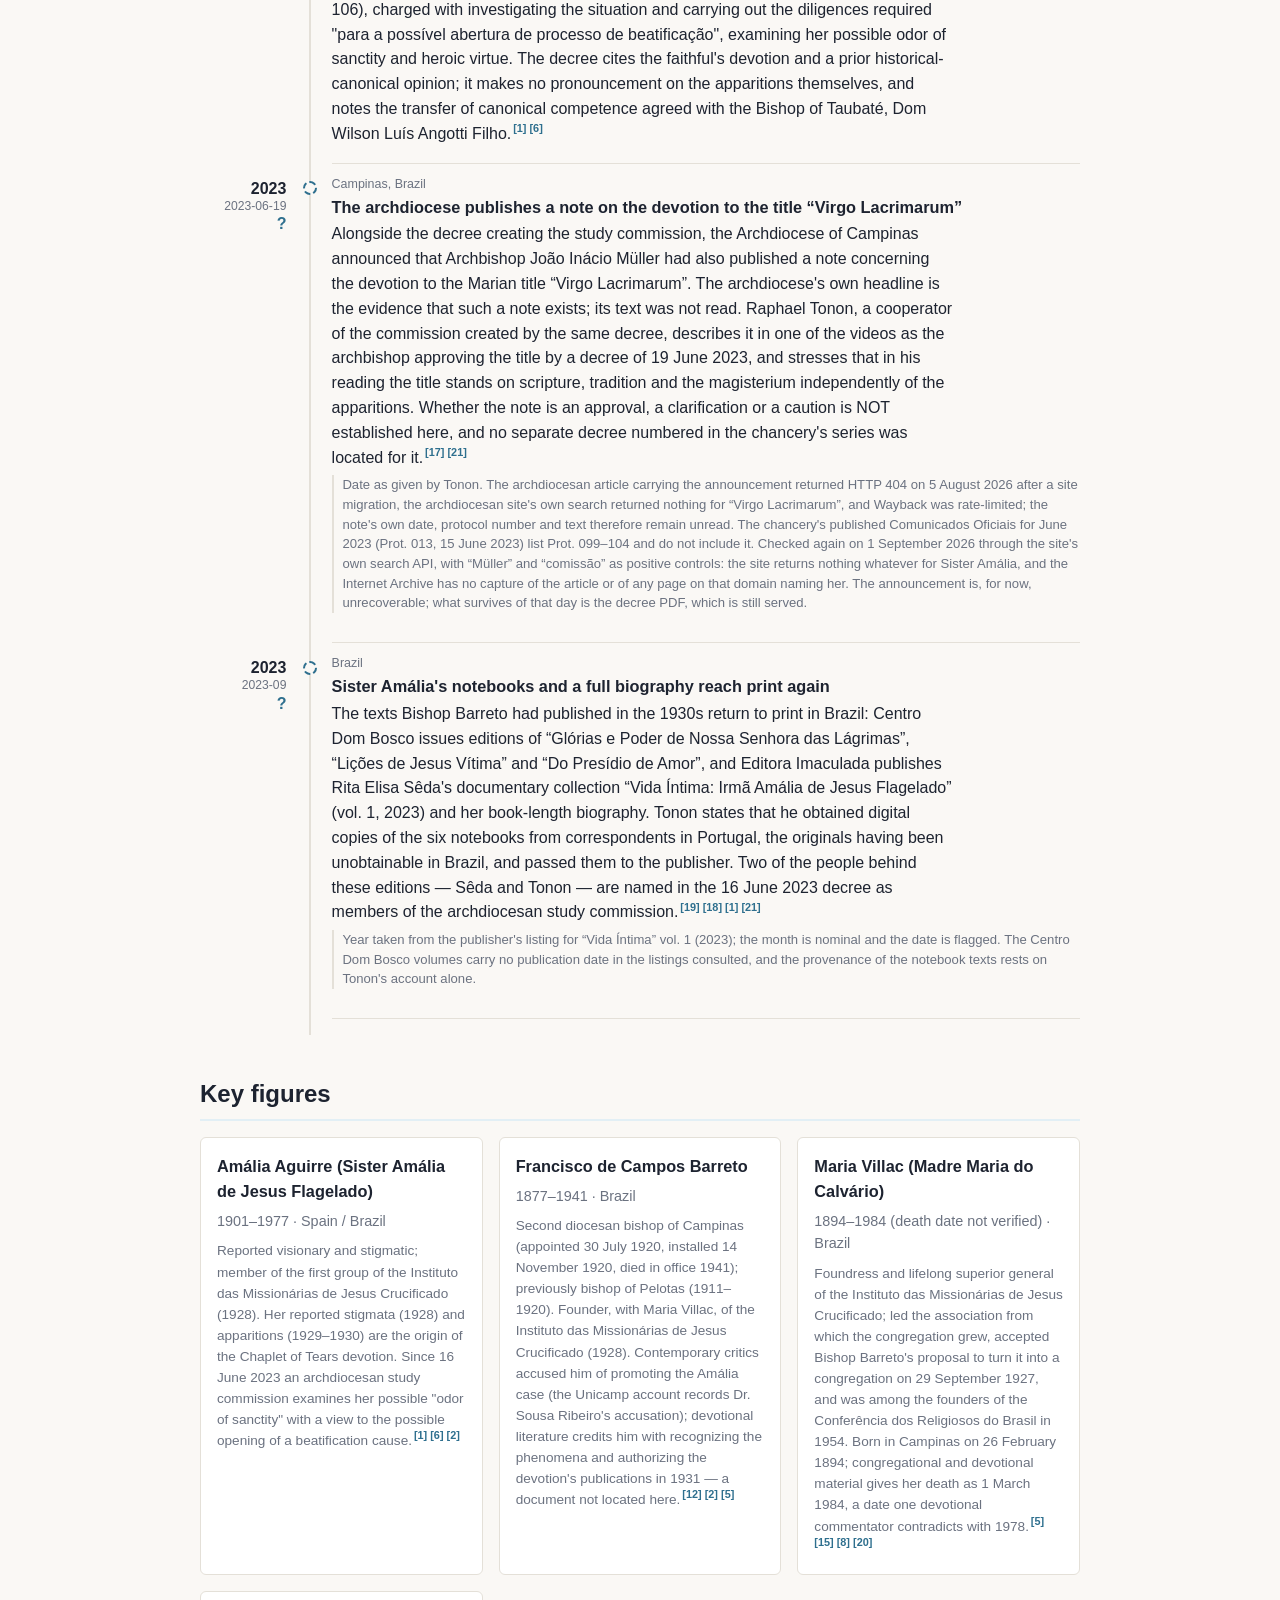
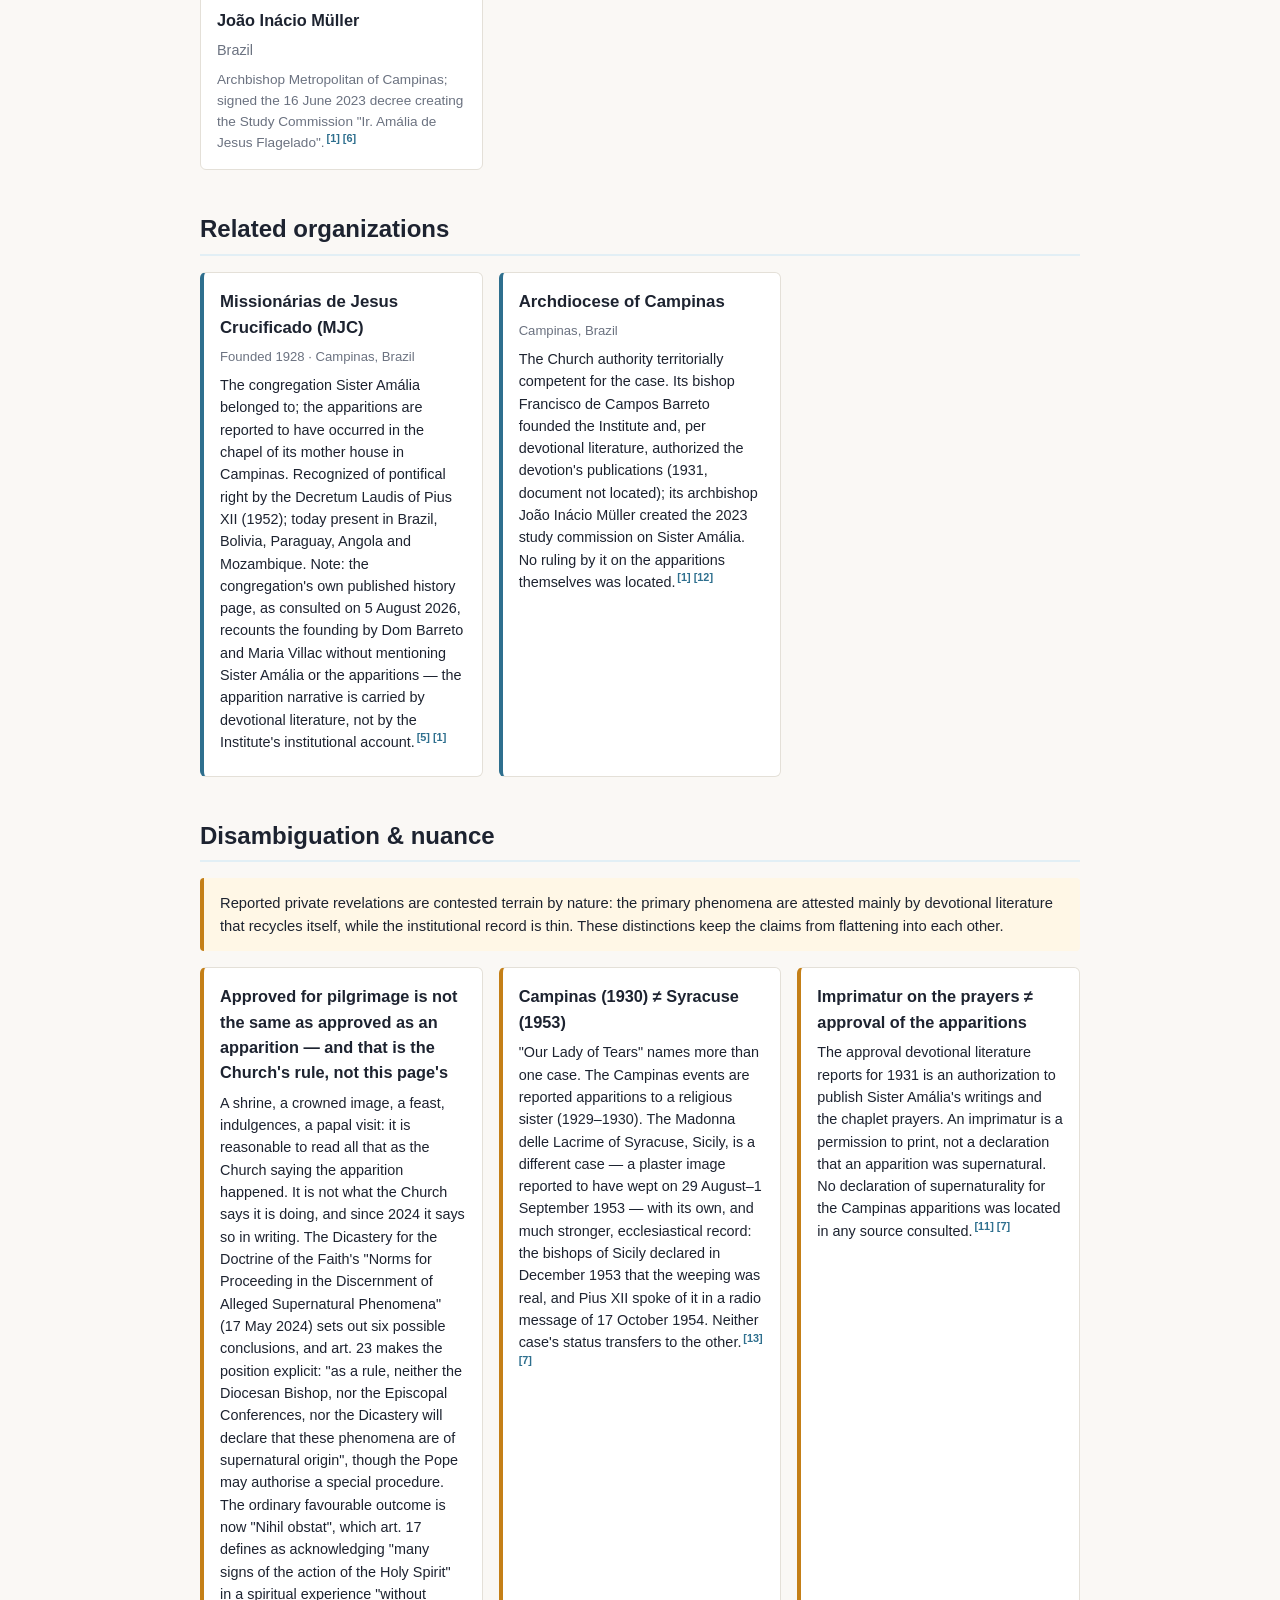
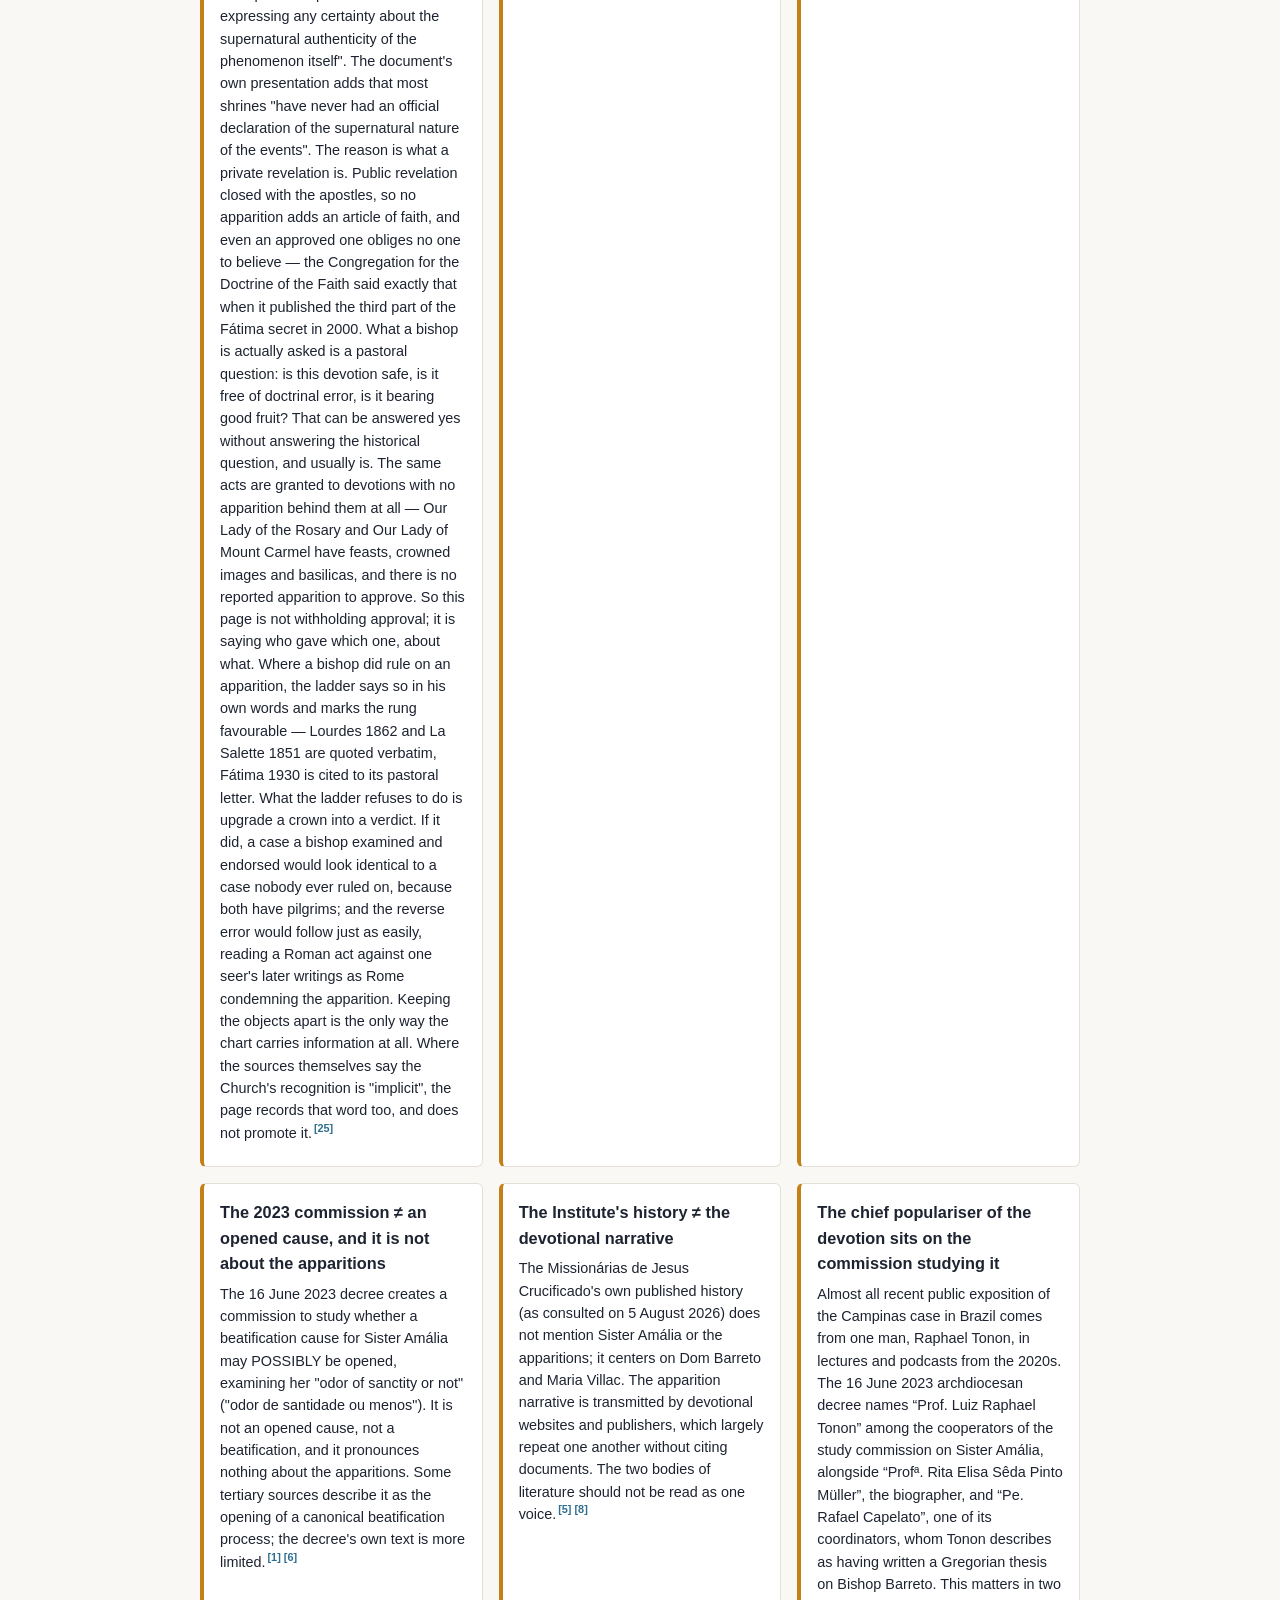
==== commit 73737daf: "Adopt the current template, time river and dark mode (core#115) - build.js 3-way merged onto the cur" ====
--- a/docs/en/index.html
+++ b/docs/en/index.html
@@ -14,6 +14,7 @@
     gtag('config', 'G-R9LV1QZHVE');
   </script>
   <link rel="stylesheet" href="../styles.css">
+  <script src="../river.js" defer></script>
   <link rel="canonical" href="https://cronologia.github.io/lagrimas/en/">
   <link rel="alternate" hreflang="en" href="https://cronologia.github.io/lagrimas/en/">
   <link rel="alternate" hreflang="es" href="https://cronologia.github.io/lagrimas/es/">
@@ -220,220 +221,338 @@
       </dl>
     </section>
 
-    <section id="chronology">
+    <section id="chronology" class="river">
       <h2>Chronology</h2>
       <p class="section-intro">Key events in chronological order. A <span class="flag">?</span> flag marks
       dates not yet verified against a primary source.</p>
-      <div class="table-scroll">
-      <table class="meetings">
-        <thead>
-          <tr><th>Year</th><th>Date</th><th>Place</th><th>Event</th></tr>
-        </thead>
-        <tbody>
-        <tr class="decade-row" id="decade-1900"><th colspan="4">1900s</th></tr>
-        <tr>
-          <td class="year">1901</td>
-          <td>1901-07-22</td>
-          <td>Riós, Ourense, Spain</td>
-          <td><strong>Birth of Amália Aguirre</strong> <span class="muted">— Amália Aguirre is born in Riós, province of Ourense, Galicia, Spain. The date is attested in the 2023 archdiocesan decree, which describes her as &quot;nascida em Riós, Província de Ourense – Galícia/Espanha, em 22 de julho de 1901&quot;.</span><sup class="cite"><a href="#ref-1" title="Reference 1">[1]</a> <a href="#ref-6" title="Reference 6">[6]</a> <a href="#ref-10" title="Reference 10">[10]</a></sup></td>
-        </tr>
-        <tr>
-          <td class="year">1908</td>
-          <td>1908-06-07</td>
-          <td>Campinas, Brazil</td>
-          <td><strong>The Diocese of Campinas is erected</strong> <span class="muted">— Pope Pius X erects the Diocese of Campinas, which is installed on 1 November 1908 under its first bishop, Dom João Batista Corrêa Nery. The see is twenty years old, and on its second bishop, when the reports at the Institute begin; it is raised to a metropolitan archdiocese only in 1958. This is context for the later record rather than part of it: a young diocese with a short institutional memory and no established practice for handling a reported private revelation.</span><sup class="cite"><a href="#ref-16" title="Reference 16">[16]</a></sup></td>
-        </tr>
-        <tr class="decade-row" id="decade-1910"><th colspan="4">1910s</th></tr>
-        <tr>
-          <td class="year">1917</td>
-          <td>1917</td>
-          <td>Campinas, Brazil</td>
-          <td><strong>Maria Villac gathers the association from which the congregation grows</strong> <span class="muted">— Maria Villac, born in Campinas on 26 February 1894, begins meeting with friends for prayer and then for visiting the poor and the sick on the industrial outskirts of Campinas and São Paulo. The congregation&#39;s own history counts 364 members in the association by 1927. Santos (2019) describes the same body as the religious association from which the Institute was formed.</span><sup class="cite"><a href="#ref-5" title="Reference 5">[5]</a> <a href="#ref-15" title="Reference 15">[15]</a> <a href="#ref-14" title="Reference 14">[14]</a></sup></td>
-        </tr>
-        <tr>
-          <td class="year">1919</td>
-          <td>1919</td>
-          <td>Campinas, Brazil</td>
-          <td><strong>The Aguirre family emigrates to Brazil</strong> <span class="muted">— Amália Aguirre emigrates from Spain to Brazil after the end of the First World War and, after a period in Bahia, the family settles in Campinas, São Paulo. Santos (2019) gives the year as 1919 and names her parents as Andres and Emerita Aguirre.</span><sup class="cite"><a href="#ref-14" title="Reference 14">[14]</a> <a href="#ref-2" title="Reference 2">[2]</a> <a href="#ref-9" title="Reference 9">[9]</a> <a href="#ref-8" title="Reference 8">[8]</a></sup><span class="date-note">Year now attested by an academic source (Santos 2019), which had previously rested on devotional and encyclopedia material; Portuguese Wikipedia gives 16 June 1919 for the arrival in Campinas, a precision no source consulted supports.</span></td>
-        </tr>
-        <tr class="decade-row" id="decade-1920"><th colspan="4">1920s</th></tr>
-        <tr>
-          <td class="year">1920</td>
-          <td>1920-11-14</td>
-          <td>Campinas, Brazil</td>
-          <td><strong>Francisco de Campos Barreto is installed as second bishop of Campinas</strong> <span class="muted">— Dom Francisco de Campos Barreto takes possession of the see of Campinas, which he governs until his death in 1941. Every episcopal act in this dataset — the founding of the Institute, the 1928 press declarations, the imprimaturs, the preface — is his; the record of the case effectively begins and ends with his episcopate.</span><sup class="cite"><a href="#ref-12" title="Reference 12">[12]</a> <a href="#ref-16" title="Reference 16">[16]</a></sup></td>
-        </tr>
-        <tr>
-          <td class="year">1927</td>
-          <td>1927-09-29</td>
-          <td>Campinas, Brazil</td>
-          <td><strong>Maria Villac accepts the bishop&#39;s proposal to found a congregation</strong> <span class="muted">— According to the congregation&#39;s own history, Bishop Barreto proposed on 6 September 1927 that Maria Villac&#39;s association be transformed into a religious congregation, and she gave her assent on 29 September 1927. This is the 1927 initiative that the Centro de Memória da Unicamp account dates the founding to; the formal foundation followed on 3 May 1928.</span><sup class="cite"><a href="#ref-15" title="Reference 15">[15]</a> <a href="#ref-5" title="Reference 5">[5]</a> <a href="#ref-2" title="Reference 2">[2]</a></sup><span class="date-note">Resolves an apparent conflict already flagged in the dataset: Unicamp dates the initiative to 1927, the congregation and the 2023 decree date the foundation to 1928. Both are right about different acts. Raphael Tonon, in two of the three 2020s videos, instead places the founding itself at a Christmas Mass in the episcopal palace chapel — 25 December 1927 in one video and 25 December 1928 in another, a contradiction internal to the same speaker; no source consulted supports either date.</span></td>
-        </tr>
-        <tr>
-          <td class="year">1928</td>
-          <td>1928-05-03</td>
-          <td>Campinas, Brazil</td>
-          <td><strong>Founding of the Instituto das Missionárias de Jesus Crucificado</strong> <span class="muted">— Bishop Francisco de Campos Barreto of Campinas and Maria Villac (in religion Madre Maria do Calvário) found the Instituto das Missionárias de Jesus Crucificado, transforming an earlier association (1917) into a religious congregation; eleven sisters form the first group. Amália Aguirre is among the first members and takes the religious name Irmã Amália de Jesus Flagelado.</span><sup class="cite"><a href="#ref-5" title="Reference 5">[5]</a> <a href="#ref-1" title="Reference 1">[1]</a> <a href="#ref-8" title="Reference 8">[8]</a></sup><span class="date-note">The congregation&#39;s official history dates the canonical founding 3 May 1928, with the habit taken 11 May 1928, growing out of an association active since 1917; the Unicamp memory-center article dates the initiative to 1927. The 2023 archdiocesan decree says Amália, with seven other religious, &quot;iniciou&quot; the Institute in 1928. The number of foundresses is also reported differently: the congregation&#39;s own history says the foundation took place “com apenas onze irmãs”, while the 2023 archdiocesan decree says Sister Amália began the Institute “em companhia de mais sete religiosas”, that is as one of eight. Tonon follows the count of eight and calls her the eighth to join.</span></td>
-        </tr>
-        <tr>
-          <td class="year">1928</td>
-          <td>1928-05-11</td>
-          <td>Campinas, Brazil</td>
-          <td><strong>Amália Aguirre receives the novice&#39;s habit with the first group</strong> <span class="muted">— Santos (2019) records that Amália Aguirre was among the first religious to receive the novitiate habit, on 11 May 1928, at the mother house in Campinas, and describes her as documented at the time as frail in appearance and of slight theological formation. Her reported stigmata become public later the same year.</span><sup class="cite"><a href="#ref-14" title="Reference 14">[14]</a></sup><span class="date-note">Academic date. Tonon dates the clothing of the first sisters to 11 May 1929, a year later, and says Barreto chose the day because it was then the feast of Nossa Senhora Aparecida; no source consulted supports 1929.</span></td>
-        </tr>
-        <tr>
-          <td class="year">1928</td>
-          <td>1928-11-17</td>
-          <td>Campinas, Brazil</td>
-          <td><strong>Bishop Barreto tells the press the case is genuine</strong> <span class="muted">— In an interview published by the São Paulo newspaper Diário Nacional, Bishop Francisco de Campos Barreto reaffirms his conviction that what is happening to Sister Amália is a true stigmatization — &quot;extraordinário, milagroso&quot; — and that she is not ill. Santos reads the statement as assertive and out of step with the canonical norms then in force, which required prudence and silence until the case had been verified by suitable persons appointed by the ecclesiastical authority. A view given to a newspaper is not a canonical judgment, and no such judgment has been located.</span><sup class="cite"><a href="#ref-3" title="Reference 3">[3]</a></sup><span class="date-note">Date of the newspaper issue cited by Santos (2025): Diário Nacional, no. 422, São Paulo, 17 November 1928, p. 1; the interview it reports was given the previous day.</span></td>
-        </tr>
-        <tr>
-          <td class="year">1928</td>
-          <td>1928-11-25 <span class="flag" title="Date not yet verified against a primary source">?</span></td>
-          <td>Campinas, Brazil</td>
-          <td><strong>Reported stigmata become public; press controversy</strong> <span class="muted">— Sister Amália&#39;s reported stigmata, said to have begun earlier in 1928, become publicly known and draw heavy press attention. The phenomena are immediately contested: physicians and rationalist commentators attribute them to psychological illness, and Dr. Sousa Ribeiro accuses Bishop Barreto of fabricating the case, while Dr. Arthur de Vasconcelos defends the events as genuine in his 1929 book &quot;Res Non Verba&quot;. Media coverage diminishes after late 1928.</span><sup class="cite"><a href="#ref-2" title="Reference 2">[2]</a></sup><span class="date-note">Date given by the Centro de Memória da Unicamp account of the case; contemporary press reports exist in its archives but were not consulted directly here.</span></td>
-        </tr>
-        <tr>
-          <td class="year">1929</td>
-          <td>1929 <span class="flag" title="Date not yet verified against a primary source">?</span></td>
-          <td>Campinas, Brazil</td>
-          <td><strong>The Institute&#39;s own periodical publishes the account of the cure the devotion&#39;s origin story turns on</strong> <span class="muted">— The devotional tradition traces the whole devotion to a reported cure: a man came to the convent door because his wife had been given up by her doctors, and a sister — unnamed in the original telling — offered her own life for the mother&#39;s. Raphael Tonon states that he holds an original of “A Missionária”, the Institute&#39;s own periodical, in which Bishop Barreto authorised the sisters to publish the account, with the people involved reduced to initials; he reads from it and dates the episode to 1929, and adds, from later family testimony, that the sick woman was the wife of a brother of Madre Villac. What is recorded here is that the account was PUBLISHED and by whom — not that a cure occurred. No copy of the periodical was located independently, no physician&#39;s statement or other contemporary attestation of a recovery was found, and no Church authority has ever recognised a cure in this case.</span><sup class="cite"><a href="#ref-22" title="Reference 22">[22]</a> <a href="#ref-21" title="Reference 21">[21]</a> <a href="#ref-7" title="Reference 7">[7]</a></sup><span class="date-note">Year as given by Tonon reading what he describes as an original of the periodical; the issue itself was not seen, and neither its date nor its existence could be confirmed from any other source. “A Missionária” is recorded in KEYWORDS.md as an archival lead for Campinas.</span></td>
-        </tr>
-        <tr>
-          <td class="year">1929</td>
-          <td>1929-05 <span class="flag" title="Date not yet verified against a primary source">?</span></td>
-          <td>Campinas, Brazil</td>
-          <td><strong>The apostolic nuncio visits Campinas</strong> <span class="muted">— The Holy See&#39;s apostolic nuncio to Brazil — named by Santos as &quot;D. Aloisi Mansella&quot;, that is Archbishop Benedetto Aloisi Masella, nuncio in Brazil from 1927 to 1946 — spends a week in Campinas following the celebrations and the reported manifestations at the house of the Missionárias de Jesus Crucificado. The São Paulo press covers each step and reports him as pleased with what he sees. No act, judgment or report of the Holy See arising from the visit has been located: the visit establishes Roman attention, not a Roman ruling.</span><sup class="cite"><a href="#ref-3" title="Reference 3">[3]</a> <a href="#ref-4" title="Reference 4">[4]</a></sup><span class="date-note">Santos dates the nuncio&#39;s week in Campinas to May 1929 and cites the Correio Paulistano of 15 May 1929 (no. 23.557, p. 12) reporting the visit; the exact days were not established here.</span></td>
-        </tr>
-        <tr>
-          <td class="year">1929</td>
-          <td>1929-11-08 <span class="flag" title="Date not yet verified against a primary source">?</span></td>
-          <td>Campinas, Brazil</td>
-          <td><strong>Reported apparition of Jesus (&quot;Jesus Manietado&quot;)</strong> <span class="muted">— Sister Amália reports an apparition of Jesus, bound (&quot;Jesus Manietado&quot;), in the chapel of the Institute&#39;s mother house, with the promise — as devotional literature transmits it — that whatever is asked of him through the tears of his Mother will be lovingly granted.</span><sup class="cite"><a href="#ref-6" title="Reference 6">[6]</a> <a href="#ref-9" title="Reference 9">[9]</a></sup><span class="date-note">The 8 November 1929 date circulates in devotional literature and Catholic media (ACI Digital, Wikipedia); the academic Unicamp account dates the apparition reports only &quot;from 1930&quot;. No contemporary document attesting the date was located.</span></td>
-        </tr>
-        <tr class="decade-row" id="decade-1930"><th colspan="4">1930s</th></tr>
-        <tr>
-          <td class="year">1930</td>
-          <td>1930-03-08 <span class="flag" title="Date not yet verified against a primary source">?</span></td>
-          <td>Campinas, Brazil</td>
-          <td><strong>Reported apparition of Mary as &quot;Nossa Senhora das Lágrimas&quot;</strong> <span class="muted">— Sister Amália reports that the Virgin Mary appeared to her in the convent chapel, presented herself as Our Lady of Tears, and taught her the Chaplet (Coroa/Terço) of Tears, saying — as the devotional accounts transmit it — &quot;this is the rosary of My tears, promised by My Son to our dear Institute&quot;. This report is the origin of the Chaplet of Tears devotion.</span><sup class="cite"><a href="#ref-7" title="Reference 7">[7]</a> <a href="#ref-6" title="Reference 6">[6]</a> <a href="#ref-9" title="Reference 9">[9]</a></sup><span class="date-note">Date attested consistently in devotional literature and Catholic media; no contemporary or diocesan document attesting it was located. The Unicamp academic account gives only &quot;from 1930&quot;.</span></td>
-        </tr>
-        <tr>
-          <td class="year">1930</td>
-          <td>1930-04-08 <span class="flag" title="Date not yet verified against a primary source">?</span></td>
-          <td>Campinas, Brazil</td>
-          <td><strong>Reported second Marian apparition; the medal of the Tears</strong> <span class="muted">— Sister Amália reports a further apparition in which Mary asks for a medal bearing her image and the invocation &quot;Ó Virgem Dolorosíssima, as Vossas Lágrimas derrubaram o império infernal&quot; (O most sorrowful Virgin, your tears have overthrown the infernal empire).</span><sup class="cite"><a href="#ref-7" title="Reference 7">[7]</a> <a href="#ref-9" title="Reference 9">[9]</a></sup><span class="date-note">Date given by devotional literature (Canção Nova; Wikipedia follows it); no contemporary document located.</span></td>
-        </tr>
-        <tr>
-          <td class="year">1931</td>
-          <td>1931-03-08 <span class="flag" title="Date not yet verified against a primary source">?</span></td>
-          <td>Campinas, Brazil</td>
-          <td><strong>Reported episcopal recognition and imprimatur</strong> <span class="muted">— Devotional literature states that Bishop Francisco de Campos Barreto recognized the veracity of Sister Amália&#39;s stigmata and apparitions and granted the authorizations — including the imprimatur — for publication of her writings and of the chaplet prayers. This dataset records the claim as reported by that literature; the underlying document has not been located, and an authorization to publish prayers is in any case distinct from a judgment that the apparitions were supernatural. An academic source located since — Santos (2019) — dates Barreto&#39;s imprimatur for the chaplet and the medal to 8 March 1932 instead, and records no episcopal act of 1931 at all.</span><sup class="cite"><a href="#ref-11" title="Reference 11">[11]</a> <a href="#ref-9" title="Reference 9">[9]</a> <a href="#ref-7" title="Reference 7">[7]</a> <a href="#ref-14" title="Reference 14">[14]</a></sup><span class="date-note">Sources disagree on precision: Canção Nova gives only &quot;1931&quot;; English and Portuguese Wikipedia give 8 March 1931. No copy of the document itself, nor an archival citation for it, was located; the 2023 archdiocesan decree does not mention it.</span></td>
-        </tr>
-        <tr>
-          <td class="year">1931</td>
-          <td>1931-12-08 <span class="flag" title="Date not yet verified against a primary source">?</span></td>
-          <td>Campinas, Brazil</td>
-          <td><strong>Sister Amália makes perpetual vows</strong> <span class="muted">— Sister Amália de Jesus Flagelado makes her perpetual vows in the Instituto das Missionárias de Jesus Crucificado. Santos (2019) places the perpetual profession and her taking of the religious name in 1931, corroborating the year but not the day.</span><sup class="cite"><a href="#ref-6" title="Reference 6">[6]</a> <a href="#ref-9" title="Reference 9">[9]</a> <a href="#ref-14" title="Reference 14">[14]</a></sup><span class="date-note">Attested by ACI Digital and Wikipedia; no primary record located.</span></td>
-        </tr>
-        <tr>
-          <td class="year">1932</td>
-          <td>1932-03-08</td>
-          <td>Campinas, Brazil</td>
-          <td><strong>Imprimatur of Bishop Barreto for the Chaplet and the Medal of Tears</strong> <span class="muted">— Santos (2019) records an imprimatur signed by Bishop Francisco de Campos Barreto on 8 March 1932 authorising the Terço das Lágrimas and the Medalha das Lágrimas to be disseminated within the diocese. This is the earliest episcopal act on the devotion for which an academic source supplies a date and a granting authority. Its object is the chaplet and the medal — devotional texts and an object — and an imprimatur is a permission to print granted after censorship for faith and morals. Santos describes it as evidence of the bishop&#39;s support for the case; he records no act of his declaring the apparitions supernatural, and states that the messages and the devotion have not been approved by the Holy See.</span><sup class="cite"><a href="#ref-14" title="Reference 14">[14]</a></sup><span class="date-note">Same day and month, one year later, than the 8 March 1931 imprimatur that devotional literature and the Wikipedia articles report; Santos supplies 1932 and the devotional sources supply no document for either year. A devotional site consulted on 5 August 2026 also gives 8 March 1932, and Tonon gives 1932 in two of the three videos — adding, without a source, fifty days&#39; indulgence. The dataset keeps both dates and does not merge them: the 1931 claim remains recorded as reported.</span></td>
-        </tr>
-        <tr>
-          <td class="year">1933</td>
-          <td>1933 <span class="flag" title="Date not yet verified against a primary source">?</span></td>
-          <td>Campinas, Brazil</td>
-          <td><strong>Imprimatur for &quot;Licções de Jesus Victima&quot;</strong> <span class="muted">— Bishop Barreto grants the imprimatur for Licções de Jesus Victima, the volume of messages attributed to &quot;Jesus Manietado&quot; published by the Institute, and writes its preface. This is the only episcopal act in the case for which a scholarly source gives a bibliographic citation and a quotation. Its object is a book: an imprimatur is a permission to print, granted after censorship for faith and morals, and it decides nothing about whether the reported apparitions were supernatural.</span><sup class="cite"><a href="#ref-3" title="Reference 3">[3]</a></sup><span class="date-note">Year of publication as cited by Santos (2025): Barreto, &quot;Imprimatur&quot;, in Licções de Jesus Victima, Campinas: Instituto das Missionárias de Jesus Crucificado, 1933, with the bishop&#39;s preface quoted from p. 3. The volume itself was not consulted here; no day or month is given.</span></td>
-        </tr>
-        <tr>
-          <td class="year">1934</td>
-          <td>1934</td>
-          <td>Campinas, Brazil</td>
-          <td><strong>Barreto prefaces the first book on the visions</strong> <span class="muted">— Santos (2019) records that in 1934 Bishop Barreto wrote the preface to “Glórias e Poder de Nossa Senhora das Lágrimas”, the first book to set out Sister Amália&#39;s visions of Christ Manietado and of Our Lady of Tears, and describes the work as presenting the apparitions as a miraculous phenomenon explained as a divine grace. A preface is an endorsement by the bishop of a book about the reports; it is not a judgment on them.</span><sup class="cite"><a href="#ref-14" title="Reference 14">[14]</a> <a href="#ref-19" title="Reference 19">[19]</a></sup><span class="date-note">Santos&#39;s 2019 article dates Barreto&#39;s preface to “Glórias e Poder” to 1934; his 2025 article dates an imprimatur and preface by Barreto for a different volume, “Licções de Jesus Victima”, to 1933. The dataset carries both, as two acts on two books, and notes that neither is the episcopal declaration of 20 February 1934 that devotional literature reports.</span></td>
-        </tr>
-        <tr>
-          <td class="year">1934</td>
-          <td>1934-02-20 <span class="flag" title="Date not yet verified against a primary source">?</span></td>
-          <td>Campinas, Brazil</td>
-          <td><strong>Reported episcopal declaration on the devotion</strong> <span class="muted">— Devotional literature states that Bishop Barreto published an episcopal declaration reinforcing the importance of the devotion to Our Lady of Tears. Devotional accounts also report later imprimaturs for the chaplet prayers by bishops outside Brazil (United States, Germany, Hungary, from 1935); none of those documents were located either, and they are recorded here only as claims of that literature. Neither of the two academic studies of the case records a declaration of 20 February 1934; Santos (2019) places in 1934 a different act, Barreto&#39;s preface to “Glórias e Poder de Nossa Senhora das Lágrimas”, and dates the imprimaturs abroad precisely to 1935. Raphael Tonon, in the longest of the three videos, gives 20 February as the day of Barreto&#39;s approval but places it in 1932, not 1934.</span><sup class="cite"><a href="#ref-11" title="Reference 11">[11]</a> <a href="#ref-7" title="Reference 7">[7]</a> <a href="#ref-14" title="Reference 14">[14]</a> <a href="#ref-22" title="Reference 22">[22]</a></sup><span class="date-note">Date given by English Wikipedia, following devotional literature; the declaration itself was not located.</span></td>
-        </tr>
-        <tr>
-          <td class="year">1935</td>
-          <td>1935</td>
-          <td></td>
-          <td><strong>Approvals of the chaplet by bishops abroad</strong> <span class="muted">— Santos (2019) names the foreign ecclesiastical approvals of the devotion individually: an imprimatur from Bishop Michael James Gallagher of Detroit dated 22 March 1935; an imprimatur from the vicar general Ferdinand Buchwieser of the Archdiocese of Munich and Freising, also 22 March 1935; a nihil obstat numbered 924/1935 from Ansgarus Borsiczky, diocesan censor at Sopron in Hungary, dated 25 May 1935; and an imprimatur from Bishop Stephanus Breyer of Győr, Hungary, dated 13 July 1935. This is the only protocol number attaching to any act in the whole case that any source consulted supplies. Every one of these permits the printing of the chaplet&#39;s prayers in another jurisdiction; none is a judgment on what was reported at Campinas.</span><sup class="cite"><a href="#ref-14" title="Reference 14">[14]</a></sup><span class="date-note">The same footnote also lists an imprimatur from Archbishop John Robert Roach of Saint Paul and Minneapolis with no date. That one cannot belong to 1935: Roach was archbishop there from 1975 to 1995. It is recorded here as an error or a much later approval carried in the same list, and is not counted among the 1935 acts.</span></td>
-        </tr>
-        <tr class="decade-row" id="decade-1940"><th colspan="4">1940s</th></tr>
-        <tr>
-          <td class="year">1941</td>
-          <td>1941-08-22</td>
-          <td>Campinas, Brazil</td>
-          <td><strong>Death of Bishop Francisco de Campos Barreto</strong> <span class="muted">— Francisco de Campos Barreto, second diocesan bishop of Campinas (installed 14 November 1920) and founder of the Instituto das Missionárias de Jesus Crucificado, dies in office.</span><sup class="cite"><a href="#ref-12" title="Reference 12">[12]</a> <a href="#ref-1" title="Reference 1">[1]</a></sup></td>
-        </tr>
-        <tr>
-          <td class="year">1941</td>
-          <td>1941-12-31 <span class="flag" title="Date not yet verified against a primary source">?</span></td>
-          <td>Campinas, Brazil</td>
-          <td><strong>After Barreto&#39;s death the devotion is withdrawn from public view</strong> <span class="muted">— Santos (2019) records that following the death of Bishop Barreto in 1941 the devotion to Our Lady of Tears was moved backstage in Campinas: the chapel where the apparition was reported was closed to public access and reserved to the sisters, the devotional image of the Virgin of Tears was taken down from the cathedral altar and moved to the convent chapel, and the book “Glórias e Poder de Nossa Senhora das Lágrimas” disappeared from the holdings of Catholic libraries. He attributes the silence to the death of the case&#39;s chief promoter and to a return of prudence, and names no act of any authority ordering it.</span><sup class="cite"><a href="#ref-14" title="Reference 14">[14]</a></sup><span class="date-note">Santos places these developments after Barreto&#39;s death of 22 August 1941 without giving them dates; the event is filed at the end of 1941 so that it follows his death, and the date is flagged unverified for that reason. Raphael Tonon gives a different and much stronger account of the same withdrawal: that a canonical process was opened in 1935, that the Holy See appointed the Benedictine Dom Lourenço Zeller apostolic visitor, that Zeller reported favourably to the Holy Office, and that a Holy Office decree then ordered the images withdrawn and public cult suspended while private recitation of the chaplet remained free. No text, date or protocol number was produced for that decree, no source consulted outside the three videos refers to it, and Zeller&#39;s own biography contradicts part of the account (see the disambiguation note). The two explanations are recorded side by side and neither is adopted.</span></td>
-        </tr>
-        <tr class="decade-row" id="decade-1950"><th colspan="4">1950s</th></tr>
-        <tr>
-          <td class="year">1952</td>
-          <td>1952</td>
-          <td>Rome, Italy</td>
-          <td><strong>Decretum Laudis for the Missionárias de Jesus Crucificado</strong> <span class="muted">— Pope Pius XII grants the Decretum Laudis recognizing the Missionárias de Jesus Crucificado as a congregation of pontifical right. The recognition concerns the congregation, not the apparition reports.</span><sup class="cite"><a href="#ref-1" title="Reference 1">[1]</a></sup><span class="date-note">Year attested by the 2023 archdiocesan decree (&quot;reconhecido de direito pontifício, em 1952, pelo Decretum Laudis, de S. S. o Papa Pio XII&quot;); the day and month were not located.</span></td>
-        </tr>
-        <tr>
-          <td class="year">1953</td>
-          <td>1953</td>
-          <td>Taubaté, Brazil</td>
-          <td><strong>Sister Amália moves to Taubaté and founds a new house</strong> <span class="muted">— Santos (2019) records that in 1953 Sister Amália transferred to Taubaté, in the Paraíba valley, where she founded a new house of the congregation; she remained there until her death. Tonon adds that the move was a removal and that she was forbidden to speak of the apparition, and that the house she founded began as a milk kitchen for nursing mothers and became the Lar Irmã Amália. The transfer is recorded here; the reason for it is his account and is not established.</span><sup class="cite"><a href="#ref-14" title="Reference 14">[14]</a> <a href="#ref-20" title="Reference 20">[20]</a></sup></td>
-        </tr>
-        <tr>
-          <td class="year">1954</td>
-          <td>1954 <span class="flag" title="Date not yet verified against a primary source">?</span></td>
-          <td>Brazil</td>
-          <td><strong>Madre Maria Villac among the founders of the Conference of Religious of Brazil</strong> <span class="muted">— The congregation records that its foundress, Madre Maria Villac, was one of the founders of the Conferência dos Religiosos do Brasil (CRB) in 1954 and served for several years as a general counsellor — an indication of the standing the Missionárias de Jesus Crucificado had reached nationally two years after the Decretum Laudis, and of a public life for the congregation entirely separate from the apparition reports.</span><sup class="cite"><a href="#ref-5" title="Reference 5">[5]</a></sup><span class="date-note">Year attested by the congregation&#39;s published material; a founding document naming her was not consulted.</span></td>
-        </tr>
-        <tr class="decade-row" id="decade-1970"><th colspan="4">1970s</th></tr>
-        <tr>
-          <td class="year">1977</td>
-          <td>1977-04-18 <span class="flag" title="Date not yet verified against a primary source">?</span></td>
-          <td>Taubaté, Brazil</td>
-          <td><strong>Death of Sister Amália de Jesus Flagelado</strong> <span class="muted">— Sister Amália dies in Taubaté, São Paulo, aged 75; Santos (2019) writes that she died “com fama de santa”. Devotional sources and Tonon agree that she is buried in the tomb of the Missionárias de Jesus Crucificado in the Franciscan cemetery beside the Igreja de Santa Clara in Taubaté, not in the convent, and that the grave is marked and visited.</span><sup class="cite"><a href="#ref-6" title="Reference 6">[6]</a> <a href="#ref-10" title="Reference 10">[10]</a> <a href="#ref-1" title="Reference 1">[1]</a> <a href="#ref-14" title="Reference 14">[14]</a> <a href="#ref-21" title="Reference 21">[21]</a></sup><span class="date-note">Date attested by ACI Digital and Portuguese Wikipedia; the 2023 decree confirms she died within the territory of the Diocese of Taubaté (it records the transfer of canonical competence from its bishop) but gives no date. No primary death record located.</span></td>
-        </tr>
-        <tr class="decade-row" id="decade-1980"><th colspan="4">1980s</th></tr>
-        <tr>
-          <td class="year">1984</td>
-          <td>1984-03-01 <span class="flag" title="Date not yet verified against a primary source">?</span></td>
-          <td>Brazil</td>
-          <td><strong>Death of Madre Maria Villac</strong> <span class="muted">— Maria Villac, in religion Madre Maria do Calvário, foundress and lifelong superior general of the Instituto das Missionárias de Jesus Crucificado, dies on 1 March 1984, aged 90. She outlived Sister Amália by nearly seven years.</span><sup class="cite"><a href="#ref-5" title="Reference 5">[5]</a> <a href="#ref-8" title="Reference 8">[8]</a></sup><span class="date-note">Fills an open question in context.md. Congregational and devotional material consulted on 5 August 2026 gives 1 March 1984; Raphael Tonon states in one of the videos that she died in 1978, the year after Sister Amália, and elsewhere in the same lecture says “78” again. The 1984 date is followed here because it comes from the congregation&#39;s own side, and the date is left flagged because no register or obituary was seen.</span></td>
-        </tr>
-        <tr class="decade-row" id="decade-2020"><th colspan="4">2020s</th></tr>
-        <tr>
-          <td class="year">2023</td>
-          <td>2023-06-16</td>
-          <td>Campinas, Brazil</td>
-          <td><strong>Archdiocese of Campinas creates the Study Commission &quot;Ir. Amália de Jesus Flagelado&quot;</strong> <span class="muted">— Archbishop João Inácio Müller signs the decree creating the Comissão de Estudos &quot;Ir. Amália de Jesus Flagelado&quot; (Chancery record: Livro XXXII dos Atos de Governo, Prot. 106), charged with investigating the situation and carrying out the diligences required &quot;para a possível abertura de processo de beatificação&quot;, examining her possible odor of sanctity and heroic virtue. The decree cites the faithful&#39;s devotion and a prior historical-canonical opinion; it makes no pronouncement on the apparitions themselves, and notes the transfer of canonical competence agreed with the Bishop of Taubaté, Dom Wilson Luís Angotti Filho.</span><sup class="cite"><a href="#ref-1" title="Reference 1">[1]</a> <a href="#ref-6" title="Reference 6">[6]</a></sup></td>
-        </tr>
-        <tr>
-          <td class="year">2023</td>
-          <td>2023-06-19 <span class="flag" title="Date not yet verified against a primary source">?</span></td>
-          <td>Campinas, Brazil</td>
-          <td><strong>The archdiocese publishes a note on the devotion to the title “Virgo Lacrimarum”</strong> <span class="muted">— Alongside the decree creating the study commission, the Archdiocese of Campinas announced that Archbishop João Inácio Müller had also published a note concerning the devotion to the Marian title “Virgo Lacrimarum”. The archdiocese&#39;s own headline is the evidence that such a note exists; its text was not read. Raphael Tonon, a cooperator of the commission created by the same decree, describes it in one of the videos as the archbishop approving the title by a decree of 19 June 2023, and stresses that in his reading the title stands on scripture, tradition and the magisterium independently of the apparitions. Whether the note is an approval, a clarification or a caution is NOT established here, and no separate decree numbered in the chancery&#39;s series was located for it.</span><sup class="cite"><a href="#ref-17" title="Reference 17">[17]</a> <a href="#ref-21" title="Reference 21">[21]</a></sup><span class="date-note">Date as given by Tonon. The archdiocesan article carrying the announcement returned HTTP 404 on 5 August 2026 after a site migration, the archdiocesan site&#39;s own search returned nothing for “Virgo Lacrimarum”, and Wayback was rate-limited; the note&#39;s own date, protocol number and text therefore remain unread. The chancery&#39;s published Comunicados Oficiais for June 2023 (Prot. 013, 15 June 2023) list Prot. 099–104 and do not include it. Checked again on 1 September 2026 through the site&#39;s own search API, with “Müller” and “comissão” as positive controls: the site returns nothing whatever for Sister Amália, and the Internet Archive has no capture of the article or of any page on that domain naming her. The announcement is, for now, unrecoverable; what survives of that day is the decree PDF, which is still served.</span></td>
-        </tr>
-        <tr>
-          <td class="year">2023</td>
-          <td>2023-09 <span class="flag" title="Date not yet verified against a primary source">?</span></td>
-          <td>Brazil</td>
-          <td><strong>Sister Amália&#39;s notebooks and a full biography reach print again</strong> <span class="muted">— The texts Bishop Barreto had published in the 1930s return to print in Brazil: Centro Dom Bosco issues editions of “Glórias e Poder de Nossa Senhora das Lágrimas”, “Lições de Jesus Vítima” and “Do Presídio de Amor”, and Editora Imaculada publishes Rita Elisa Sêda&#39;s documentary collection “Vida Íntima: Irmã Amália de Jesus Flagelado” (vol. 1, 2023) and her book-length biography. Tonon states that he obtained digital copies of the six notebooks from correspondents in Portugal, the originals having been unobtainable in Brazil, and passed them to the publisher. Two of the people behind these editions — Sêda and Tonon — are named in the 16 June 2023 decree as members of the archdiocesan study commission.</span><sup class="cite"><a href="#ref-19" title="Reference 19">[19]</a> <a href="#ref-18" title="Reference 18">[18]</a> <a href="#ref-1" title="Reference 1">[1]</a> <a href="#ref-21" title="Reference 21">[21]</a></sup><span class="date-note">Year taken from the publisher&#39;s listing for “Vida Íntima” vol. 1 (2023); the month is nominal and the date is flagged. The Centro Dom Bosco volumes carry no publication date in the listings consulted, and the provenance of the notebook texts rests on Tonon&#39;s account alone.</span></td>
-        </tr>
-        </tbody>
-      </table>
-      </div>
+      <div class="rv-bar">
+        <div class="rv-controls" role="group" aria-label="Filter the chronology" hidden>
+          <label class="rv-chip rv-firm"><input type="checkbox" data-firm><span class="rv-sw"></span>Firm dates only</label>
+          <label class="rv-find">Find <input type="search" autocomplete="off"></label>
+          <p class="rv-status" aria-live="polite" data-all="all {n} events" data-some="{n} of {total} events shown" data-reading="Reading"></p>
+        </div>
+        <svg class="rv-ribbon" viewBox="-4 0 1008 29" preserveAspectRatio="xMinYMid meet" role="img" aria-label="Overview of all 32 events; long gaps in the record are drawn as breaks">
+          <rect class="rv-row" x="0" y="2" width="1000" height="9"/><rect class="rv-brk" x="891.6" y="2" width="4" height="9"><title>3 decades with no recorded events (1990–2019)</title></rect>
+          <line class="rv-tick rv-l0" data-i="0" x1="14.8" x2="14.8" y1="3.5" y2="9.5"/><line class="rv-tick rv-l0" data-i="1" x1="83.6" x2="83.6" y1="3.5" y2="9.5"/><line class="rv-tick rv-l0" data-i="2" x1="172.2" x2="172.2" y1="3.5" y2="9.5"/><line class="rv-tick rv-l0" data-i="3" x1="191.9" x2="191.9" y1="3.5" y2="9.5"/><line class="rv-tick rv-l0" data-i="4" x1="201.7" x2="201.7" y1="3.5" y2="9.5"/><line class="rv-tick rv-l0" data-i="5" x1="270.6" x2="270.6" y1="3.5" y2="9.5"/><line class="rv-tick rv-l0" data-i="6" x1="280.4" x2="280.4" y1="3.5" y2="9.5"/><line class="rv-tick rv-l0" data-i="7" x1="280.4" x2="280.4" y1="3.5" y2="9.5"/><line class="rv-tick rv-l0" data-i="8" x1="280.4" x2="280.4" y1="3.5" y2="9.5"/><line class="rv-tick rv-l0 rv-u" data-i="9" x1="280.4" x2="280.4" y1="3.5" y2="9.5"/><line class="rv-tick rv-l0 rv-u" data-i="10" x1="290.3" x2="290.3" y1="3.5" y2="9.5"/><line class="rv-tick rv-l0 rv-u" data-i="11" x1="290.3" x2="290.3" y1="3.5" y2="9.5"/><line class="rv-tick rv-l0 rv-u" data-i="12" x1="290.3" x2="290.3" y1="3.5" y2="9.5"/><line class="rv-tick rv-l0 rv-u" data-i="13" x1="300.1" x2="300.1" y1="3.5" y2="9.5"/><line class="rv-tick rv-l0 rv-u" data-i="14" x1="300.1" x2="300.1" y1="3.5" y2="9.5"/><line class="rv-tick rv-l0 rv-u" data-i="15" x1="310" x2="310" y1="3.5" y2="9.5"/><line class="rv-tick rv-l0 rv-u" data-i="16" x1="310" x2="310" y1="3.5" y2="9.5"/><line class="rv-tick rv-l0" data-i="17" x1="319.8" x2="319.8" y1="3.5" y2="9.5"/><line class="rv-tick rv-l0 rv-u" data-i="18" x1="329.6" x2="329.6" y1="3.5" y2="9.5"/><line class="rv-tick rv-l0" data-i="19" x1="339.5" x2="339.5" y1="3.5" y2="9.5"/><line class="rv-tick rv-l0 rv-u" data-i="20" x1="339.5" x2="339.5" y1="3.5" y2="9.5"/><line class="rv-tick rv-l0" data-i="21" x1="349.3" x2="349.3" y1="3.5" y2="9.5"/><line class="rv-tick rv-l0" data-i="22" x1="408.4" x2="408.4" y1="3.5" y2="9.5"/><line class="rv-tick rv-l0 rv-u" data-i="23" x1="408.4" x2="408.4" y1="3.5" y2="9.5"/><line class="rv-tick rv-l0" data-i="24" x1="516.6" x2="516.6" y1="3.5" y2="9.5"/><line class="rv-tick rv-l0" data-i="25" x1="526.4" x2="526.4" y1="3.5" y2="9.5"/><line class="rv-tick rv-l0 rv-u" data-i="26" x1="536.3" x2="536.3" y1="3.5" y2="9.5"/><line class="rv-tick rv-l0 rv-u" data-i="27" x1="762.6" x2="762.6" y1="3.5" y2="9.5"/><line class="rv-tick rv-l0 rv-u" data-i="28" x1="831.5" x2="831.5" y1="3.5" y2="9.5"/><line class="rv-tick rv-l0" data-i="29" x1="936" x2="936" y1="3.5" y2="9.5"/><line class="rv-tick rv-l0 rv-u" data-i="30" x1="936" x2="936" y1="3.5" y2="9.5"/><line class="rv-tick rv-l0 rv-u" data-i="31" x1="936" x2="936" y1="3.5" y2="9.5"/>
+          <text class="rv-axis" x="0" y="26" text-anchor="start">1901</text><text class="rv-axis" x="885.6" y="26" text-anchor="end">1984</text><text class="rv-axis" x="901.6" y="26" text-anchor="start">2023</text><rect class="rv-win" x="0" y="0" width="0" height="13"/>
+        </svg>
+      </div>
+      <ol class="rv-list" style="--lanes:1">
+        <li class="rv-e" id="decade-1900" data-i="0" data-lanes="" data-decade="1900s">
+          <div class="rv-year">1901<small>1901-07-22</small></div>
+          <div class="rv-node" aria-hidden="true"><i class="rv-l0" style="--k:0"></i></div>
+          <div class="rv-card">
+            <p class="rv-kick"><span>Riós, Ourense, Spain</span></p>
+            <h3>Birth of Amália Aguirre</h3>
+            <p class="rv-text">Amália Aguirre is born in Riós, province of Ourense, Galicia, Spain. The date is attested in the 2023 archdiocesan decree, which describes her as &quot;nascida em Riós, Província de Ourense – Galícia/Espanha, em 22 de julho de 1901&quot;.<sup class="cite"><a href="#ref-1" title="Reference 1">[1]</a> <a href="#ref-6" title="Reference 6">[6]</a> <a href="#ref-10" title="Reference 10">[10]</a></sup></p>
+          </div>
+        </li>
+        <li class="rv-e" data-i="1" data-lanes="" data-decade="1900s">
+          <div class="rv-year">1908<small>1908-06-07</small></div>
+          <div class="rv-node" aria-hidden="true"><i class="rv-l0" style="--k:0"></i></div>
+          <div class="rv-card">
+            <p class="rv-kick"><span>Campinas, Brazil</span></p>
+            <h3>The Diocese of Campinas is erected</h3>
+            <p class="rv-text">Pope Pius X erects the Diocese of Campinas, which is installed on 1 November 1908 under its first bishop, Dom João Batista Corrêa Nery. The see is twenty years old, and on its second bishop, when the reports at the Institute begin; it is raised to a metropolitan archdiocese only in 1958. This is context for the later record rather than part of it: a young diocese with a short institutional memory and no established practice for handling a reported private revelation.<sup class="cite"><a href="#ref-16" title="Reference 16">[16]</a></sup></p>
+          </div>
+        </li>
+        <li class="rv-e" id="decade-1910" data-i="2" data-lanes="" data-decade="1910s">
+          <div class="rv-year">1917</div>
+          <div class="rv-node" aria-hidden="true"><i class="rv-l0" style="--k:0"></i></div>
+          <div class="rv-card">
+            <p class="rv-kick"><span>Campinas, Brazil</span></p>
+            <h3>Maria Villac gathers the association from which the congregation grows</h3>
+            <p class="rv-text">Maria Villac, born in Campinas on 26 February 1894, begins meeting with friends for prayer and then for visiting the poor and the sick on the industrial outskirts of Campinas and São Paulo. The congregation&#39;s own history counts 364 members in the association by 1927. Santos (2019) describes the same body as the religious association from which the Institute was formed.<sup class="cite"><a href="#ref-5" title="Reference 5">[5]</a> <a href="#ref-15" title="Reference 15">[15]</a> <a href="#ref-14" title="Reference 14">[14]</a></sup></p>
+          </div>
+        </li>
+        <li class="rv-e" data-i="3" data-lanes="" data-decade="1910s">
+          <div class="rv-year">1919</div>
+          <div class="rv-node" aria-hidden="true"><i class="rv-l0" style="--k:0"></i></div>
+          <div class="rv-card">
+            <p class="rv-kick"><span>Campinas, Brazil</span></p>
+            <h3>The Aguirre family emigrates to Brazil</h3>
+            <p class="rv-text">Amália Aguirre emigrates from Spain to Brazil after the end of the First World War and, after a period in Bahia, the family settles in Campinas, São Paulo. Santos (2019) gives the year as 1919 and names her parents as Andres and Emerita Aguirre.<sup class="cite"><a href="#ref-14" title="Reference 14">[14]</a> <a href="#ref-2" title="Reference 2">[2]</a> <a href="#ref-9" title="Reference 9">[9]</a> <a href="#ref-8" title="Reference 8">[8]</a></sup></p>
+            <p class="date-note">Year now attested by an academic source (Santos 2019), which had previously rested on devotional and encyclopedia material; Portuguese Wikipedia gives 16 June 1919 for the arrival in Campinas, a precision no source consulted supports.</p>
+          </div>
+        </li>
+        <li class="rv-e" id="decade-1920" data-i="4" data-lanes="" data-decade="1920s">
+          <div class="rv-year">1920<small>1920-11-14</small></div>
+          <div class="rv-node" aria-hidden="true"><i class="rv-l0" style="--k:0"></i></div>
+          <div class="rv-card">
+            <p class="rv-kick"><span>Campinas, Brazil</span></p>
+            <h3>Francisco de Campos Barreto is installed as second bishop of Campinas</h3>
+            <p class="rv-text">Dom Francisco de Campos Barreto takes possession of the see of Campinas, which he governs until his death in 1941. Every episcopal act in this dataset — the founding of the Institute, the 1928 press declarations, the imprimaturs, the preface — is his; the record of the case effectively begins and ends with his episcopate.<sup class="cite"><a href="#ref-12" title="Reference 12">[12]</a> <a href="#ref-16" title="Reference 16">[16]</a></sup></p>
+          </div>
+        </li>
+        <li class="rv-e" data-i="5" data-lanes="" data-decade="1920s">
+          <div class="rv-year">1927<small>1927-09-29</small></div>
+          <div class="rv-node" aria-hidden="true"><i class="rv-l0" style="--k:0"></i></div>
+          <div class="rv-card">
+            <p class="rv-kick"><span>Campinas, Brazil</span></p>
+            <h3>Maria Villac accepts the bishop&#39;s proposal to found a congregation</h3>
+            <p class="rv-text">According to the congregation&#39;s own history, Bishop Barreto proposed on 6 September 1927 that Maria Villac&#39;s association be transformed into a religious congregation, and she gave her assent on 29 September 1927. This is the 1927 initiative that the Centro de Memória da Unicamp account dates the founding to; the formal foundation followed on 3 May 1928.<sup class="cite"><a href="#ref-15" title="Reference 15">[15]</a> <a href="#ref-5" title="Reference 5">[5]</a> <a href="#ref-2" title="Reference 2">[2]</a></sup></p>
+            <p class="date-note">Resolves an apparent conflict already flagged in the dataset: Unicamp dates the initiative to 1927, the congregation and the 2023 decree date the foundation to 1928. Both are right about different acts. Raphael Tonon, in two of the three 2020s videos, instead places the founding itself at a Christmas Mass in the episcopal palace chapel — 25 December 1927 in one video and 25 December 1928 in another, a contradiction internal to the same speaker; no source consulted supports either date.</p>
+          </div>
+        </li>
+        <li class="rv-e" data-i="6" data-lanes="" data-decade="1920s">
+          <div class="rv-year">1928<small>1928-05-03</small></div>
+          <div class="rv-node" aria-hidden="true"><i class="rv-l0" style="--k:0"></i></div>
+          <div class="rv-card">
+            <p class="rv-kick"><span>Campinas, Brazil</span></p>
+            <h3>Founding of the Instituto das Missionárias de Jesus Crucificado</h3>
+            <p class="rv-text">Bishop Francisco de Campos Barreto of Campinas and Maria Villac (in religion Madre Maria do Calvário) found the Instituto das Missionárias de Jesus Crucificado, transforming an earlier association (1917) into a religious congregation; eleven sisters form the first group. Amália Aguirre is among the first members and takes the religious name Irmã Amália de Jesus Flagelado.<sup class="cite"><a href="#ref-5" title="Reference 5">[5]</a> <a href="#ref-1" title="Reference 1">[1]</a> <a href="#ref-8" title="Reference 8">[8]</a></sup></p>
+            <p class="date-note">The congregation&#39;s official history dates the canonical founding 3 May 1928, with the habit taken 11 May 1928, growing out of an association active since 1917; the Unicamp memory-center article dates the initiative to 1927. The 2023 archdiocesan decree says Amália, with seven other religious, &quot;iniciou&quot; the Institute in 1928. The number of foundresses is also reported differently: the congregation&#39;s own history says the foundation took place “com apenas onze irmãs”, while the 2023 archdiocesan decree says Sister Amália began the Institute “em companhia de mais sete religiosas”, that is as one of eight. Tonon follows the count of eight and calls her the eighth to join.</p>
+          </div>
+        </li>
+        <li class="rv-e" data-i="7" data-lanes="" data-decade="1920s">
+          <div class="rv-year">1928<small>1928-05-11</small></div>
+          <div class="rv-node" aria-hidden="true"><i class="rv-l0" style="--k:0"></i></div>
+          <div class="rv-card">
+            <p class="rv-kick"><span>Campinas, Brazil</span></p>
+            <h3>Amália Aguirre receives the novice&#39;s habit with the first group</h3>
+            <p class="rv-text">Santos (2019) records that Amália Aguirre was among the first religious to receive the novitiate habit, on 11 May 1928, at the mother house in Campinas, and describes her as documented at the time as frail in appearance and of slight theological formation. Her reported stigmata become public later the same year.<sup class="cite"><a href="#ref-14" title="Reference 14">[14]</a></sup></p>
+            <p class="date-note">Academic date. Tonon dates the clothing of the first sisters to 11 May 1929, a year later, and says Barreto chose the day because it was then the feast of Nossa Senhora Aparecida; no source consulted supports 1929.</p>
+          </div>
+        </li>
+        <li class="rv-e" data-i="8" data-lanes="" data-decade="1920s">
+          <div class="rv-year">1928<small>1928-11-17</small></div>
+          <div class="rv-node" aria-hidden="true"><i class="rv-l0" style="--k:0"></i></div>
+          <div class="rv-card">
+            <p class="rv-kick"><span>Campinas, Brazil</span></p>
+            <h3>Bishop Barreto tells the press the case is genuine</h3>
+            <p class="rv-text">In an interview published by the São Paulo newspaper Diário Nacional, Bishop Francisco de Campos Barreto reaffirms his conviction that what is happening to Sister Amália is a true stigmatization — &quot;extraordinário, milagroso&quot; — and that she is not ill. Santos reads the statement as assertive and out of step with the canonical norms then in force, which required prudence and silence until the case had been verified by suitable persons appointed by the ecclesiastical authority. A view given to a newspaper is not a canonical judgment, and no such judgment has been located.<sup class="cite"><a href="#ref-3" title="Reference 3">[3]</a></sup></p>
+            <p class="date-note">Date of the newspaper issue cited by Santos (2025): Diário Nacional, no. 422, São Paulo, 17 November 1928, p. 1; the interview it reports was given the previous day.</p>
+          </div>
+        </li>
+        <li class="rv-e rv-u" data-i="9" data-lanes="" data-decade="1920s">
+          <div class="rv-year">1928<small>1928-11-25</small> <span class="flag" title="Date not yet verified against a primary source">?</span></div>
+          <div class="rv-node" aria-hidden="true"><i class="rv-l0" style="--k:0"></i></div>
+          <div class="rv-card">
+            <p class="rv-kick"><span>Campinas, Brazil</span></p>
+            <h3>Reported stigmata become public; press controversy</h3>
+            <p class="rv-text">Sister Amália&#39;s reported stigmata, said to have begun earlier in 1928, become publicly known and draw heavy press attention. The phenomena are immediately contested: physicians and rationalist commentators attribute them to psychological illness, and Dr. Sousa Ribeiro accuses Bishop Barreto of fabricating the case, while Dr. Arthur de Vasconcelos defends the events as genuine in his 1929 book &quot;Res Non Verba&quot;. Media coverage diminishes after late 1928.<sup class="cite"><a href="#ref-2" title="Reference 2">[2]</a></sup></p>
+            <p class="date-note">Date given by the Centro de Memória da Unicamp account of the case; contemporary press reports exist in its archives but were not consulted directly here.</p>
+          </div>
+        </li>
+        <li class="rv-e rv-u" data-i="10" data-lanes="" data-decade="1920s">
+          <div class="rv-year">1929 <span class="flag" title="Date not yet verified against a primary source">?</span></div>
+          <div class="rv-node" aria-hidden="true"><i class="rv-l0" style="--k:0"></i></div>
+          <div class="rv-card">
+            <p class="rv-kick"><span>Campinas, Brazil</span></p>
+            <h3>The Institute&#39;s own periodical publishes the account of the cure the devotion&#39;s origin story turns on</h3>
+            <p class="rv-text">The devotional tradition traces the whole devotion to a reported cure: a man came to the convent door because his wife had been given up by her doctors, and a sister — unnamed in the original telling — offered her own life for the mother&#39;s. Raphael Tonon states that he holds an original of “A Missionária”, the Institute&#39;s own periodical, in which Bishop Barreto authorised the sisters to publish the account, with the people involved reduced to initials; he reads from it and dates the episode to 1929, and adds, from later family testimony, that the sick woman was the wife of a brother of Madre Villac. What is recorded here is that the account was PUBLISHED and by whom — not that a cure occurred. No copy of the periodical was located independently, no physician&#39;s statement or other contemporary attestation of a recovery was found, and no Church authority has ever recognised a cure in this case.<sup class="cite"><a href="#ref-22" title="Reference 22">[22]</a> <a href="#ref-21" title="Reference 21">[21]</a> <a href="#ref-7" title="Reference 7">[7]</a></sup></p>
+            <p class="date-note">Year as given by Tonon reading what he describes as an original of the periodical; the issue itself was not seen, and neither its date nor its existence could be confirmed from any other source. “A Missionária” is recorded in KEYWORDS.md as an archival lead for Campinas.</p>
+          </div>
+        </li>
+        <li class="rv-e rv-u" data-i="11" data-lanes="" data-decade="1920s">
+          <div class="rv-year">1929<small>1929-05</small> <span class="flag" title="Date not yet verified against a primary source">?</span></div>
+          <div class="rv-node" aria-hidden="true"><i class="rv-l0" style="--k:0"></i></div>
+          <div class="rv-card">
+            <p class="rv-kick"><span>Campinas, Brazil</span></p>
+            <h3>The apostolic nuncio visits Campinas</h3>
+            <p class="rv-text">The Holy See&#39;s apostolic nuncio to Brazil — named by Santos as &quot;D. Aloisi Mansella&quot;, that is Archbishop Benedetto Aloisi Masella, nuncio in Brazil from 1927 to 1946 — spends a week in Campinas following the celebrations and the reported manifestations at the house of the Missionárias de Jesus Crucificado. The São Paulo press covers each step and reports him as pleased with what he sees. No act, judgment or report of the Holy See arising from the visit has been located: the visit establishes Roman attention, not a Roman ruling.<sup class="cite"><a href="#ref-3" title="Reference 3">[3]</a> <a href="#ref-4" title="Reference 4">[4]</a></sup></p>
+            <p class="date-note">Santos dates the nuncio&#39;s week in Campinas to May 1929 and cites the Correio Paulistano of 15 May 1929 (no. 23.557, p. 12) reporting the visit; the exact days were not established here.</p>
+          </div>
+        </li>
+        <li class="rv-e rv-u" data-i="12" data-lanes="" data-decade="1920s">
+          <div class="rv-year">1929<small>1929-11-08</small> <span class="flag" title="Date not yet verified against a primary source">?</span></div>
+          <div class="rv-node" aria-hidden="true"><i class="rv-l0" style="--k:0"></i></div>
+          <div class="rv-card">
+            <p class="rv-kick"><span>Campinas, Brazil</span></p>
+            <h3>Reported apparition of Jesus (&quot;Jesus Manietado&quot;)</h3>
+            <p class="rv-text">Sister Amália reports an apparition of Jesus, bound (&quot;Jesus Manietado&quot;), in the chapel of the Institute&#39;s mother house, with the promise — as devotional literature transmits it — that whatever is asked of him through the tears of his Mother will be lovingly granted.<sup class="cite"><a href="#ref-6" title="Reference 6">[6]</a> <a href="#ref-9" title="Reference 9">[9]</a></sup></p>
+            <p class="date-note">The 8 November 1929 date circulates in devotional literature and Catholic media (ACI Digital, Wikipedia); the academic Unicamp account dates the apparition reports only &quot;from 1930&quot;. No contemporary document attesting the date was located.</p>
+          </div>
+        </li>
+        <li class="rv-e rv-u" id="decade-1930" data-i="13" data-lanes="" data-decade="1930s">
+          <div class="rv-year">1930<small>1930-03-08</small> <span class="flag" title="Date not yet verified against a primary source">?</span></div>
+          <div class="rv-node" aria-hidden="true"><i class="rv-l0" style="--k:0"></i></div>
+          <div class="rv-card">
+            <p class="rv-kick"><span>Campinas, Brazil</span></p>
+            <h3>Reported apparition of Mary as &quot;Nossa Senhora das Lágrimas&quot;</h3>
+            <p class="rv-text">Sister Amália reports that the Virgin Mary appeared to her in the convent chapel, presented herself as Our Lady of Tears, and taught her the Chaplet (Coroa/Terço) of Tears, saying — as the devotional accounts transmit it — &quot;this is the rosary of My tears, promised by My Son to our dear Institute&quot;. This report is the origin of the Chaplet of Tears devotion.<sup class="cite"><a href="#ref-7" title="Reference 7">[7]</a> <a href="#ref-6" title="Reference 6">[6]</a> <a href="#ref-9" title="Reference 9">[9]</a></sup></p>
+            <p class="date-note">Date attested consistently in devotional literature and Catholic media; no contemporary or diocesan document attesting it was located. The Unicamp academic account gives only &quot;from 1930&quot;.</p>
+          </div>
+        </li>
+        <li class="rv-e rv-u" data-i="14" data-lanes="" data-decade="1930s">
+          <div class="rv-year">1930<small>1930-04-08</small> <span class="flag" title="Date not yet verified against a primary source">?</span></div>
+          <div class="rv-node" aria-hidden="true"><i class="rv-l0" style="--k:0"></i></div>
+          <div class="rv-card">
+            <p class="rv-kick"><span>Campinas, Brazil</span></p>
+            <h3>Reported second Marian apparition; the medal of the Tears</h3>
+            <p class="rv-text">Sister Amália reports a further apparition in which Mary asks for a medal bearing her image and the invocation &quot;Ó Virgem Dolorosíssima, as Vossas Lágrimas derrubaram o império infernal&quot; (O most sorrowful Virgin, your tears have overthrown the infernal empire).<sup class="cite"><a href="#ref-7" title="Reference 7">[7]</a> <a href="#ref-9" title="Reference 9">[9]</a></sup></p>
+            <p class="date-note">Date given by devotional literature (Canção Nova; Wikipedia follows it); no contemporary document located.</p>
+          </div>
+        </li>
+        <li class="rv-e rv-u" data-i="15" data-lanes="" data-decade="1930s">
+          <div class="rv-year">1931<small>1931-03-08</small> <span class="flag" title="Date not yet verified against a primary source">?</span></div>
+          <div class="rv-node" aria-hidden="true"><i class="rv-l0" style="--k:0"></i></div>
+          <div class="rv-card">
+            <p class="rv-kick"><span>Campinas, Brazil</span></p>
+            <h3>Reported episcopal recognition and imprimatur</h3>
+            <p class="rv-text">Devotional literature states that Bishop Francisco de Campos Barreto recognized the veracity of Sister Amália&#39;s stigmata and apparitions and granted the authorizations — including the imprimatur — for publication of her writings and of the chaplet prayers. This dataset records the claim as reported by that literature; the underlying document has not been located, and an authorization to publish prayers is in any case distinct from a judgment that the apparitions were supernatural. An academic source located since — Santos (2019) — dates Barreto&#39;s imprimatur for the chaplet and the medal to 8 March 1932 instead, and records no episcopal act of 1931 at all.<sup class="cite"><a href="#ref-11" title="Reference 11">[11]</a> <a href="#ref-9" title="Reference 9">[9]</a> <a href="#ref-7" title="Reference 7">[7]</a> <a href="#ref-14" title="Reference 14">[14]</a></sup></p>
+            <p class="date-note">Sources disagree on precision: Canção Nova gives only &quot;1931&quot;; English and Portuguese Wikipedia give 8 March 1931. No copy of the document itself, nor an archival citation for it, was located; the 2023 archdiocesan decree does not mention it.</p>
+          </div>
+        </li>
+        <li class="rv-e rv-u" data-i="16" data-lanes="" data-decade="1930s">
+          <div class="rv-year">1931<small>1931-12-08</small> <span class="flag" title="Date not yet verified against a primary source">?</span></div>
+          <div class="rv-node" aria-hidden="true"><i class="rv-l0" style="--k:0"></i></div>
+          <div class="rv-card">
+            <p class="rv-kick"><span>Campinas, Brazil</span></p>
+            <h3>Sister Amália makes perpetual vows</h3>
+            <p class="rv-text">Sister Amália de Jesus Flagelado makes her perpetual vows in the Instituto das Missionárias de Jesus Crucificado. Santos (2019) places the perpetual profession and her taking of the religious name in 1931, corroborating the year but not the day.<sup class="cite"><a href="#ref-6" title="Reference 6">[6]</a> <a href="#ref-9" title="Reference 9">[9]</a> <a href="#ref-14" title="Reference 14">[14]</a></sup></p>
+            <p class="date-note">Attested by ACI Digital and Wikipedia; no primary record located.</p>
+          </div>
+        </li>
+        <li class="rv-e" data-i="17" data-lanes="" data-decade="1930s">
+          <div class="rv-year">1932<small>1932-03-08</small></div>
+          <div class="rv-node" aria-hidden="true"><i class="rv-l0" style="--k:0"></i></div>
+          <div class="rv-card">
+            <p class="rv-kick"><span>Campinas, Brazil</span></p>
+            <h3>Imprimatur of Bishop Barreto for the Chaplet and the Medal of Tears</h3>
+            <p class="rv-text">Santos (2019) records an imprimatur signed by Bishop Francisco de Campos Barreto on 8 March 1932 authorising the Terço das Lágrimas and the Medalha das Lágrimas to be disseminated within the diocese. This is the earliest episcopal act on the devotion for which an academic source supplies a date and a granting authority. Its object is the chaplet and the medal — devotional texts and an object — and an imprimatur is a permission to print granted after censorship for faith and morals. Santos describes it as evidence of the bishop&#39;s support for the case; he records no act of his declaring the apparitions supernatural, and states that the messages and the devotion have not been approved by the Holy See.<sup class="cite"><a href="#ref-14" title="Reference 14">[14]</a></sup></p>
+            <p class="date-note">Same day and month, one year later, than the 8 March 1931 imprimatur that devotional literature and the Wikipedia articles report; Santos supplies 1932 and the devotional sources supply no document for either year. A devotional site consulted on 5 August 2026 also gives 8 March 1932, and Tonon gives 1932 in two of the three videos — adding, without a source, fifty days&#39; indulgence. The dataset keeps both dates and does not merge them: the 1931 claim remains recorded as reported.</p>
+          </div>
+        </li>
+        <li class="rv-e rv-u" data-i="18" data-lanes="" data-decade="1930s">
+          <div class="rv-year">1933 <span class="flag" title="Date not yet verified against a primary source">?</span></div>
+          <div class="rv-node" aria-hidden="true"><i class="rv-l0" style="--k:0"></i></div>
+          <div class="rv-card">
+            <p class="rv-kick"><span>Campinas, Brazil</span></p>
+            <h3>Imprimatur for &quot;Licções de Jesus Victima&quot;</h3>
+            <p class="rv-text">Bishop Barreto grants the imprimatur for Licções de Jesus Victima, the volume of messages attributed to &quot;Jesus Manietado&quot; published by the Institute, and writes its preface. This is the only episcopal act in the case for which a scholarly source gives a bibliographic citation and a quotation. Its object is a book: an imprimatur is a permission to print, granted after censorship for faith and morals, and it decides nothing about whether the reported apparitions were supernatural.<sup class="cite"><a href="#ref-3" title="Reference 3">[3]</a></sup></p>
+            <p class="date-note">Year of publication as cited by Santos (2025): Barreto, &quot;Imprimatur&quot;, in Licções de Jesus Victima, Campinas: Instituto das Missionárias de Jesus Crucificado, 1933, with the bishop&#39;s preface quoted from p. 3. The volume itself was not consulted here; no day or month is given.</p>
+          </div>
+        </li>
+        <li class="rv-e" data-i="19" data-lanes="" data-decade="1930s">
+          <div class="rv-year">1934</div>
+          <div class="rv-node" aria-hidden="true"><i class="rv-l0" style="--k:0"></i></div>
+          <div class="rv-card">
+            <p class="rv-kick"><span>Campinas, Brazil</span></p>
+            <h3>Barreto prefaces the first book on the visions</h3>
+            <p class="rv-text">Santos (2019) records that in 1934 Bishop Barreto wrote the preface to “Glórias e Poder de Nossa Senhora das Lágrimas”, the first book to set out Sister Amália&#39;s visions of Christ Manietado and of Our Lady of Tears, and describes the work as presenting the apparitions as a miraculous phenomenon explained as a divine grace. A preface is an endorsement by the bishop of a book about the reports; it is not a judgment on them.<sup class="cite"><a href="#ref-14" title="Reference 14">[14]</a> <a href="#ref-19" title="Reference 19">[19]</a></sup></p>
+            <p class="date-note">Santos&#39;s 2019 article dates Barreto&#39;s preface to “Glórias e Poder” to 1934; his 2025 article dates an imprimatur and preface by Barreto for a different volume, “Licções de Jesus Victima”, to 1933. The dataset carries both, as two acts on two books, and notes that neither is the episcopal declaration of 20 February 1934 that devotional literature reports.</p>
+          </div>
+        </li>
+        <li class="rv-e rv-u" data-i="20" data-lanes="" data-decade="1930s">
+          <div class="rv-year">1934<small>1934-02-20</small> <span class="flag" title="Date not yet verified against a primary source">?</span></div>
+          <div class="rv-node" aria-hidden="true"><i class="rv-l0" style="--k:0"></i></div>
+          <div class="rv-card">
+            <p class="rv-kick"><span>Campinas, Brazil</span></p>
+            <h3>Reported episcopal declaration on the devotion</h3>
+            <p class="rv-text">Devotional literature states that Bishop Barreto published an episcopal declaration reinforcing the importance of the devotion to Our Lady of Tears. Devotional accounts also report later imprimaturs for the chaplet prayers by bishops outside Brazil (United States, Germany, Hungary, from 1935); none of those documents were located either, and they are recorded here only as claims of that literature. Neither of the two academic studies of the case records a declaration of 20 February 1934; Santos (2019) places in 1934 a different act, Barreto&#39;s preface to “Glórias e Poder de Nossa Senhora das Lágrimas”, and dates the imprimaturs abroad precisely to 1935. Raphael Tonon, in the longest of the three videos, gives 20 February as the day of Barreto&#39;s approval but places it in 1932, not 1934.<sup class="cite"><a href="#ref-11" title="Reference 11">[11]</a> <a href="#ref-7" title="Reference 7">[7]</a> <a href="#ref-14" title="Reference 14">[14]</a> <a href="#ref-22" title="Reference 22">[22]</a></sup></p>
+            <p class="date-note">Date given by English Wikipedia, following devotional literature; the declaration itself was not located.</p>
+          </div>
+        </li>
+        <li class="rv-e" data-i="21" data-lanes="" data-decade="1930s">
+          <div class="rv-year">1935</div>
+          <div class="rv-node" aria-hidden="true"><i class="rv-l0" style="--k:0"></i></div>
+          <div class="rv-card">
+            <h3>Approvals of the chaplet by bishops abroad</h3>
+            <p class="rv-text">Santos (2019) names the foreign ecclesiastical approvals of the devotion individually: an imprimatur from Bishop Michael James Gallagher of Detroit dated 22 March 1935; an imprimatur from the vicar general Ferdinand Buchwieser of the Archdiocese of Munich and Freising, also 22 March 1935; a nihil obstat numbered 924/1935 from Ansgarus Borsiczky, diocesan censor at Sopron in Hungary, dated 25 May 1935; and an imprimatur from Bishop Stephanus Breyer of Győr, Hungary, dated 13 July 1935. This is the only protocol number attaching to any act in the whole case that any source consulted supplies. Every one of these permits the printing of the chaplet&#39;s prayers in another jurisdiction; none is a judgment on what was reported at Campinas.<sup class="cite"><a href="#ref-14" title="Reference 14">[14]</a></sup></p>
+            <p class="date-note">The same footnote also lists an imprimatur from Archbishop John Robert Roach of Saint Paul and Minneapolis with no date. That one cannot belong to 1935: Roach was archbishop there from 1975 to 1995. It is recorded here as an error or a much later approval carried in the same list, and is not counted among the 1935 acts.</p>
+          </div>
+        </li>
+        <li class="rv-e" id="decade-1940" data-i="22" data-lanes="" data-decade="1940s">
+          <div class="rv-year">1941<small>1941-08-22</small></div>
+          <div class="rv-node" aria-hidden="true"><i class="rv-l0" style="--k:0"></i></div>
+          <div class="rv-card">
+            <p class="rv-kick"><span>Campinas, Brazil</span></p>
+            <h3>Death of Bishop Francisco de Campos Barreto</h3>
+            <p class="rv-text">Francisco de Campos Barreto, second diocesan bishop of Campinas (installed 14 November 1920) and founder of the Instituto das Missionárias de Jesus Crucificado, dies in office.<sup class="cite"><a href="#ref-12" title="Reference 12">[12]</a> <a href="#ref-1" title="Reference 1">[1]</a></sup></p>
+          </div>
+        </li>
+        <li class="rv-e rv-u" data-i="23" data-lanes="" data-decade="1940s">
+          <div class="rv-year">1941<small>1941-12-31</small> <span class="flag" title="Date not yet verified against a primary source">?</span></div>
+          <div class="rv-node" aria-hidden="true"><i class="rv-l0" style="--k:0"></i></div>
+          <div class="rv-card">
+            <p class="rv-kick"><span>Campinas, Brazil</span></p>
+            <h3>After Barreto&#39;s death the devotion is withdrawn from public view</h3>
+            <p class="rv-text">Santos (2019) records that following the death of Bishop Barreto in 1941 the devotion to Our Lady of Tears was moved backstage in Campinas: the chapel where the apparition was reported was closed to public access and reserved to the sisters, the devotional image of the Virgin of Tears was taken down from the cathedral altar and moved to the convent chapel, and the book “Glórias e Poder de Nossa Senhora das Lágrimas” disappeared from the holdings of Catholic libraries. He attributes the silence to the death of the case&#39;s chief promoter and to a return of prudence, and names no act of any authority ordering it.<sup class="cite"><a href="#ref-14" title="Reference 14">[14]</a></sup></p>
+            <p class="date-note">Santos places these developments after Barreto&#39;s death of 22 August 1941 without giving them dates; the event is filed at the end of 1941 so that it follows his death, and the date is flagged unverified for that reason. Raphael Tonon gives a different and much stronger account of the same withdrawal: that a canonical process was opened in 1935, that the Holy See appointed the Benedictine Dom Lourenço Zeller apostolic visitor, that Zeller reported favourably to the Holy Office, and that a Holy Office decree then ordered the images withdrawn and public cult suspended while private recitation of the chaplet remained free. No text, date or protocol number was produced for that decree, no source consulted outside the three videos refers to it, and Zeller&#39;s own biography contradicts part of the account (see the disambiguation note). The two explanations are recorded side by side and neither is adopted.</p>
+          </div>
+        </li>
+        <li class="rv-e" id="decade-1950" data-i="24" data-lanes="" data-decade="1950s">
+          <div class="rv-year">1952</div>
+          <div class="rv-node" aria-hidden="true"><i class="rv-l0" style="--k:0"></i></div>
+          <div class="rv-card">
+            <p class="rv-kick"><span>Rome, Italy</span></p>
+            <h3>Decretum Laudis for the Missionárias de Jesus Crucificado</h3>
+            <p class="rv-text">Pope Pius XII grants the Decretum Laudis recognizing the Missionárias de Jesus Crucificado as a congregation of pontifical right. The recognition concerns the congregation, not the apparition reports.<sup class="cite"><a href="#ref-1" title="Reference 1">[1]</a></sup></p>
+            <p class="date-note">Year attested by the 2023 archdiocesan decree (&quot;reconhecido de direito pontifício, em 1952, pelo Decretum Laudis, de S. S. o Papa Pio XII&quot;); the day and month were not located.</p>
+          </div>
+        </li>
+        <li class="rv-e" data-i="25" data-lanes="" data-decade="1950s">
+          <div class="rv-year">1953</div>
+          <div class="rv-node" aria-hidden="true"><i class="rv-l0" style="--k:0"></i></div>
+          <div class="rv-card">
+            <p class="rv-kick"><span>Taubaté, Brazil</span></p>
+            <h3>Sister Amália moves to Taubaté and founds a new house</h3>
+            <p class="rv-text">Santos (2019) records that in 1953 Sister Amália transferred to Taubaté, in the Paraíba valley, where she founded a new house of the congregation; she remained there until her death. Tonon adds that the move was a removal and that she was forbidden to speak of the apparition, and that the house she founded began as a milk kitchen for nursing mothers and became the Lar Irmã Amália. The transfer is recorded here; the reason for it is his account and is not established.<sup class="cite"><a href="#ref-14" title="Reference 14">[14]</a> <a href="#ref-20" title="Reference 20">[20]</a></sup></p>
+          </div>
+        </li>
+        <li class="rv-e rv-u" data-i="26" data-lanes="" data-decade="1950s">
+          <div class="rv-year">1954 <span class="flag" title="Date not yet verified against a primary source">?</span></div>
+          <div class="rv-node" aria-hidden="true"><i class="rv-l0" style="--k:0"></i></div>
+          <div class="rv-card">
+            <p class="rv-kick"><span>Brazil</span></p>
+            <h3>Madre Maria Villac among the founders of the Conference of Religious of Brazil</h3>
+            <p class="rv-text">The congregation records that its foundress, Madre Maria Villac, was one of the founders of the Conferência dos Religiosos do Brasil (CRB) in 1954 and served for several years as a general counsellor — an indication of the standing the Missionárias de Jesus Crucificado had reached nationally two years after the Decretum Laudis, and of a public life for the congregation entirely separate from the apparition reports.<sup class="cite"><a href="#ref-5" title="Reference 5">[5]</a></sup></p>
+            <p class="date-note">Year attested by the congregation&#39;s published material; a founding document naming her was not consulted.</p>
+          </div>
+        </li>
+        <li class="rv-e rv-u" id="decade-1970" data-i="27" data-lanes="" data-decade="1970s">
+          <div class="rv-year">1977<small>1977-04-18</small> <span class="flag" title="Date not yet verified against a primary source">?</span></div>
+          <div class="rv-node" aria-hidden="true"><i class="rv-l0" style="--k:0"></i></div>
+          <div class="rv-card">
+            <p class="rv-kick"><span>Taubaté, Brazil</span></p>
+            <h3>Death of Sister Amália de Jesus Flagelado</h3>
+            <p class="rv-text">Sister Amália dies in Taubaté, São Paulo, aged 75; Santos (2019) writes that she died “com fama de santa”. Devotional sources and Tonon agree that she is buried in the tomb of the Missionárias de Jesus Crucificado in the Franciscan cemetery beside the Igreja de Santa Clara in Taubaté, not in the convent, and that the grave is marked and visited.<sup class="cite"><a href="#ref-6" title="Reference 6">[6]</a> <a href="#ref-10" title="Reference 10">[10]</a> <a href="#ref-1" title="Reference 1">[1]</a> <a href="#ref-14" title="Reference 14">[14]</a> <a href="#ref-21" title="Reference 21">[21]</a></sup></p>
+            <p class="date-note">Date attested by ACI Digital and Portuguese Wikipedia; the 2023 decree confirms she died within the territory of the Diocese of Taubaté (it records the transfer of canonical competence from its bishop) but gives no date. No primary death record located.</p>
+          </div>
+        </li>
+        <li class="rv-e rv-u" id="decade-1980" data-i="28" data-lanes="" data-decade="1980s">
+          <div class="rv-year">1984<small>1984-03-01</small> <span class="flag" title="Date not yet verified against a primary source">?</span></div>
+          <div class="rv-node" aria-hidden="true"><i class="rv-l0" style="--k:0"></i></div>
+          <div class="rv-card">
+            <p class="rv-kick"><span>Brazil</span></p>
+            <h3>Death of Madre Maria Villac</h3>
+            <p class="rv-text">Maria Villac, in religion Madre Maria do Calvário, foundress and lifelong superior general of the Instituto das Missionárias de Jesus Crucificado, dies on 1 March 1984, aged 90. She outlived Sister Amália by nearly seven years.<sup class="cite"><a href="#ref-5" title="Reference 5">[5]</a> <a href="#ref-8" title="Reference 8">[8]</a></sup></p>
+            <p class="date-note">Fills an open question in context.md. Congregational and devotional material consulted on 5 August 2026 gives 1 March 1984; Raphael Tonon states in one of the videos that she died in 1978, the year after Sister Amália, and elsewhere in the same lecture says “78” again. The 1984 date is followed here because it comes from the congregation&#39;s own side, and the date is left flagged because no register or obituary was seen.</p>
+          </div>
+        </li>
+        <li class="rv-gap"><span>3 decades with no recorded events (1990–2019)</span></li>
+        <li class="rv-e" id="decade-2020" data-i="29" data-lanes="" data-decade="2020s">
+          <div class="rv-year">2023<small>2023-06-16</small></div>
+          <div class="rv-node" aria-hidden="true"><i class="rv-l0" style="--k:0"></i></div>
+          <div class="rv-card">
+            <p class="rv-kick"><span>Campinas, Brazil</span></p>
+            <h3>Archdiocese of Campinas creates the Study Commission &quot;Ir. Amália de Jesus Flagelado&quot;</h3>
+            <p class="rv-text">Archbishop João Inácio Müller signs the decree creating the Comissão de Estudos &quot;Ir. Amália de Jesus Flagelado&quot; (Chancery record: Livro XXXII dos Atos de Governo, Prot. 106), charged with investigating the situation and carrying out the diligences required &quot;para a possível abertura de processo de beatificação&quot;, examining her possible odor of sanctity and heroic virtue. The decree cites the faithful&#39;s devotion and a prior historical-canonical opinion; it makes no pronouncement on the apparitions themselves, and notes the transfer of canonical competence agreed with the Bishop of Taubaté, Dom Wilson Luís Angotti Filho.<sup class="cite"><a href="#ref-1" title="Reference 1">[1]</a> <a href="#ref-6" title="Reference 6">[6]</a></sup></p>
+          </div>
+        </li>
+        <li class="rv-e rv-u" data-i="30" data-lanes="" data-decade="2020s">
+          <div class="rv-year">2023<small>2023-06-19</small> <span class="flag" title="Date not yet verified against a primary source">?</span></div>
+          <div class="rv-node" aria-hidden="true"><i class="rv-l0" style="--k:0"></i></div>
+          <div class="rv-card">
+            <p class="rv-kick"><span>Campinas, Brazil</span></p>
+            <h3>The archdiocese publishes a note on the devotion to the title “Virgo Lacrimarum”</h3>
+            <p class="rv-text">Alongside the decree creating the study commission, the Archdiocese of Campinas announced that Archbishop João Inácio Müller had also published a note concerning the devotion to the Marian title “Virgo Lacrimarum”. The archdiocese&#39;s own headline is the evidence that such a note exists; its text was not read. Raphael Tonon, a cooperator of the commission created by the same decree, describes it in one of the videos as the archbishop approving the title by a decree of 19 June 2023, and stresses that in his reading the title stands on scripture, tradition and the magisterium independently of the apparitions. Whether the note is an approval, a clarification or a caution is NOT established here, and no separate decree numbered in the chancery&#39;s series was located for it.<sup class="cite"><a href="#ref-17" title="Reference 17">[17]</a> <a href="#ref-21" title="Reference 21">[21]</a></sup></p>
+            <p class="date-note">Date as given by Tonon. The archdiocesan article carrying the announcement returned HTTP 404 on 5 August 2026 after a site migration, the archdiocesan site&#39;s own search returned nothing for “Virgo Lacrimarum”, and Wayback was rate-limited; the note&#39;s own date, protocol number and text therefore remain unread. The chancery&#39;s published Comunicados Oficiais for June 2023 (Prot. 013, 15 June 2023) list Prot. 099–104 and do not include it. Checked again on 1 September 2026 through the site&#39;s own search API, with “Müller” and “comissão” as positive controls: the site returns nothing whatever for Sister Amália, and the Internet Archive has no capture of the article or of any page on that domain naming her. The announcement is, for now, unrecoverable; what survives of that day is the decree PDF, which is still served.</p>
+          </div>
+        </li>
+        <li class="rv-e rv-u" data-i="31" data-lanes="" data-decade="2020s">
+          <div class="rv-year">2023<small>2023-09</small> <span class="flag" title="Date not yet verified against a primary source">?</span></div>
+          <div class="rv-node" aria-hidden="true"><i class="rv-l0" style="--k:0"></i></div>
+          <div class="rv-card">
+            <p class="rv-kick"><span>Brazil</span></p>
+            <h3>Sister Amália&#39;s notebooks and a full biography reach print again</h3>
+            <p class="rv-text">The texts Bishop Barreto had published in the 1930s return to print in Brazil: Centro Dom Bosco issues editions of “Glórias e Poder de Nossa Senhora das Lágrimas”, “Lições de Jesus Vítima” and “Do Presídio de Amor”, and Editora Imaculada publishes Rita Elisa Sêda&#39;s documentary collection “Vida Íntima: Irmã Amália de Jesus Flagelado” (vol. 1, 2023) and her book-length biography. Tonon states that he obtained digital copies of the six notebooks from correspondents in Portugal, the originals having been unobtainable in Brazil, and passed them to the publisher. Two of the people behind these editions — Sêda and Tonon — are named in the 16 June 2023 decree as members of the archdiocesan study commission.<sup class="cite"><a href="#ref-19" title="Reference 19">[19]</a> <a href="#ref-18" title="Reference 18">[18]</a> <a href="#ref-1" title="Reference 1">[1]</a> <a href="#ref-21" title="Reference 21">[21]</a></sup></p>
+            <p class="date-note">Year taken from the publisher&#39;s listing for “Vida Íntima” vol. 1 (2023); the month is nominal and the date is flagged. The Centro Dom Bosco volumes carry no publication date in the listings consulted, and the provenance of the notebook texts rests on Tonon&#39;s account alone.</p>
+          </div>
+        </li>
+      </ol>
+      <p class="rv-empty" hidden>No events match. Clear the search or turn a storyline back on.</p>
     </section>
 
     <section id="figures">
--- a/docs/styles.css
+++ b/docs/styles.css
@@ -72,7 +72,7 @@
 .facts dd { margin: 0; }
 
 /* Chronology table */
-.table-scroll { overflow-x: auto; }
+.table-scroll { position: relative; overflow-x: auto; }
 table.meetings { width: 100%; border-collapse: collapse; font-size: .92rem; background: var(--surface); }
 table.meetings th, table.meetings td { text-align: left; padding: .55rem .65rem; border-bottom: 1px solid var(--line); vertical-align: top; }
 table.meetings thead th { background: #2a2f3a; color: #fff; position: sticky; top: 0; }
@@ -153,7 +153,7 @@
 /* Branch timeline ("subway diagram"; rendered only when the data declares
    `branchTimeline`). The SVG keeps its natural size inside a horizontal
    scroll container on small screens; print scales it to the page. */
-.viz-scroll { overflow-x: auto; -webkit-overflow-scrolling: touch; }
+.viz-scroll { position: relative; overflow-x: auto; -webkit-overflow-scrolling: touch; }
 figure.branch-timeline { margin: 1rem 0 0; }
 .branch-timeline-svg { display: block; }
 .branch-timeline-svg text { font-family: inherit; }
@@ -663,3 +663,151 @@
      the one break that actually costs the reader something. */
   section[id^="group-"], section[id^="day-"] { break-inside: avoid; page-break-inside: avoid; }
 }
+
+/* ---------------------------------------------------------------------------
+   Time river (core#108): the chronology as lane tracks, opt-in with
+   meta.layout "river". A single-track river takes the site accent. With a
+   lane taxonomy (.rv-lanes) every lane takes a fixed hue from one palette,
+   chosen to stay apart from each other and readable on the light ground; a
+   site accent could otherwise land next to one of them (rcc: rose on rose).
+   --------------------------------------------------------------------------- */
+.river { --rv-tw: 20px; --rv-yw: 5.6rem; --rv-top: 2.6rem; }
+.rv-l0 { --c: var(--accent); }
+.rv-lanes .rv-l0 { --c: #4338a0; }
+.rv-l1 { --c: #13776d; }
+.rv-l2 { --c: #a8620f; }
+.rv-l3 { --c: #b0306a; }
+.rv-l4 { --c: #2f7fb5; }
+.rv-l5 { --c: #5e7a1a; }
+.rv-l6 { --c: #8a5a44; }
+.rv-l7 { --c: #555f6d; }
+.rv-bar { background: var(--bg); padding: .6rem 0 .4rem; border-bottom: 1px solid var(--line); display: grid; gap: .5rem; z-index: 5; }
+@media (min-width: 700px) and (min-height: 640px) { .rv-bar { position: sticky; top: var(--rv-top); } }
+.rv-controls { display: flex; flex-wrap: wrap; gap: .4rem .5rem; align-items: center; }
+.rv-controls[hidden] { display: none; }
+.rv-chip { position: relative; display: inline-flex; align-items: center; gap: .4rem; font-size: .8rem; font-weight: 600; line-height: 1.2; padding: .32rem .65rem .32rem .5rem; border: 1px solid var(--line); border-radius: 999px; background: var(--surface); cursor: pointer; }
+.rv-chip input { position: absolute; inset: 0; opacity: 0; margin: 0; cursor: pointer; }
+.rv-sw { flex: none; width: .7rem; height: .7rem; border-radius: 50%; border: 2px solid var(--c, var(--ink)); background: var(--c, var(--ink)); }
+.rv-firm .rv-sw { background: transparent; }
+.rv-firm:has(input:checked) .rv-sw { background: var(--ink); border-color: var(--ink); }
+.rv-chip:has(input:not(:checked)):not(.rv-firm) { color: var(--muted); background: transparent; }
+.rv-chip:has(input:not(:checked)):not(.rv-firm) .rv-sw { background: transparent; }
+.rv-chip:has(input:focus-visible) { outline: 2px solid var(--accent); outline-offset: 2px; }
+.rv-find { display: inline-flex; align-items: center; gap: .35rem; font-size: .8rem; font-weight: 600; color: var(--muted); margin-left: auto; }
+.rv-find input { font: inherit; font-weight: 400; color: var(--ink); padding: .3rem .55rem; border: 1px solid var(--line); border-radius: 6px; background: var(--surface); width: 13rem; max-width: 60vw; }
+.rv-status { flex-basis: 100%; margin: 0; font-size: .8rem; color: var(--muted); font-variant-numeric: tabular-nums; }
+svg.rv-ribbon { display: block; width: 100%; height: auto; max-height: 7rem; cursor: pointer; }
+.rv-row { fill: var(--surface); }
+.rv-brk { fill: var(--line); }
+.rv-tick { stroke: var(--c); stroke-width: 2.4; stroke-linecap: round; }
+.rv-tick.rv-u { stroke-dasharray: 1.6 1.6; }
+.rv-tick.rv-off { opacity: .12; }
+.rv-axis { font-size: 10px; fill: var(--muted); font-variant-numeric: tabular-nums; }
+.rv-win { fill: var(--accent); fill-opacity: .1; stroke: var(--accent); stroke-width: 1.2; }
+
+.rv-list { list-style: none; margin: 0; padding: .4rem 0 1rem; position: relative; container-type: inline-size; container-name: river; }
+/* One faint vertical track per lane, behind the nodes. */
+.rv-list::before { content: ""; position: absolute; top: 0; bottom: 0; left: calc(var(--rv-yw) + 10px); width: calc(var(--rv-tw) * var(--lanes, 1));
+  background: repeating-linear-gradient(90deg, transparent 0 calc(var(--rv-tw) / 2 - 1px), var(--line) calc(var(--rv-tw) / 2 - 1px) calc(var(--rv-tw) / 2 + 1px), transparent calc(var(--rv-tw) / 2 + 1px) var(--rv-tw)); }
+.rv-e { display: grid; grid-template-columns: var(--rv-yw) calc(var(--rv-tw) * var(--lanes, 1) + 22px) minmax(0, 1fr); align-items: start; scroll-margin-top: var(--rv-clear, 1rem); }
+.rv-e[hidden] { display: none; }
+.rv-year { padding: .95rem .2rem 0 0; text-align: right; font-weight: 700; font-variant-numeric: tabular-nums; line-height: 1.25; }
+.rv-year small { display: block; font-weight: 400; font-size: .76rem; color: var(--muted); }
+.rv-node { position: relative; align-self: stretch; }
+.rv-node i { position: absolute; top: 1.1rem; left: calc(10px + var(--rv-tw) * var(--k, 0) + var(--rv-tw) / 2 - 7px); width: 14px; height: 14px; border-radius: 50%; background: var(--c); border: 3px solid var(--bg); box-shadow: 0 0 0 1.5px var(--c); }
+.rv-u .rv-node i { background: var(--bg); border: 2px dashed var(--c); box-shadow: none; }
+.rv-node i.rv-none { --c: var(--muted); }
+.rv-card { padding: .7rem 0 1rem; border-bottom: 1px solid var(--line); min-width: 0; }
+.rv-card h3 { margin: .1rem 0 .3rem; font-size: 1.02rem; line-height: 1.35; }
+.rv-kick { margin: 0; display: flex; flex-wrap: wrap; gap: .15rem .8rem; font-size: .78rem; color: var(--muted); }
+.rv-lane { color: var(--c); font-weight: 600; }
+.rv-text { margin: 0; max-width: 70ch; }
+.rv-hit h3 { background: linear-gradient(transparent 60%, var(--accent-soft) 60%); }
+.rv-gap span { display: block; margin: .2rem 0 .2rem calc(var(--rv-yw) + 10px); padding: .2rem .7rem; font-size: .76rem; color: var(--muted); background: repeating-linear-gradient(135deg, color-mix(in srgb, var(--line) 70%, transparent) 0 4px, transparent 4px 9px); border-radius: 3px; }
+.rv-gap[hidden] { display: none; }
+.rv-empty { color: var(--muted); text-align: center; padding: 1.5rem 0; }
+.rv-empty[hidden] { display: none; }
+/* Narrow: one track; the lane is named in the card. */
+@container river (max-width: 560px) {
+  .rv-e { grid-template-columns: 3.9rem 26px minmax(0, 1fr); }
+  .rv-list::before { left: calc(3.9rem + 12px); width: 2px; background: var(--line); }
+  .rv-node i { left: 6px; }
+  .rv-gap span { margin-left: 0; }
+  .rv-year { font-size: .9rem; }
+}
+@container river (max-width: 560px) { .rv-e .rv-node i + i { display: none; } }
+@supports (animation-timeline: view()) {
+  @media (prefers-reduced-motion: no-preference) {
+    .rv-card { animation: rv-rise linear both; animation-timeline: view(); animation-range: entry 0% entry 50%; }
+  }
+}
+@keyframes rv-rise { from { opacity: .6; translate: 0 10px; } to { opacity: 1; translate: 0 0; } }
+@media print {
+  .rv-bar { position: static; }
+  .rv-controls { display: none; }
+  .rv-e { break-inside: avoid; }
+  .rv-e[hidden] { display: grid; }
+  .rv-card { animation: none; }
+}
+
+/* This site's own rules for dark mode: rules that exist only in this
+   stylesheet and hard-code a light colour or use the accent as text. Kept
+   above the core block so a re-sync of that block leaves them alone. */
+@media screen and (prefers-color-scheme: dark) {
+  .prayer-basis { background: #16191e; }
+  .prayer-gloss-label { color: var(--accent-hi); }
+}
+
+/* ---------------------------------------------------------------------------
+   Dark mode (core#113): follows the reader's system setting; the light page
+   is untouched. A self-contained block, appended last, so it layers over any
+   site's copy of the stylesheet: it redefines the base tokens and restates
+   only the rules that hard-code a light colour. The site accent is a dark
+   hue, so wherever it is TEXT it is lifted to --accent-hi; where it is a fill
+   it stays the accent. Screen only: print keeps the light page.
+   --------------------------------------------------------------------------- */
+@media screen and (prefers-color-scheme: dark) {
+  :root {
+    color-scheme: dark;
+    --bg: #121418; --surface: #1a1d23; --ink: #e4e6ea; --muted: #9ba2ae; --line: #2d313a;
+    --accent-hi: color-mix(in srgb, var(--accent) 45%, #ffffff);
+    --accent-soft: color-mix(in srgb, var(--accent) 26%, #1a1d23);
+    --accent-dark: var(--accent-hi);
+    --card: var(--surface);
+  }
+  .site-header { background: linear-gradient(135deg, color-mix(in srgb, var(--accent) 45%, #000000), var(--accent)); }
+  .site-nav { background: #0d0f13; box-shadow: 0 1px 0 var(--line); }
+  a { color: var(--accent-hi); }
+  .site-nav a { color: #e8e6e1; }
+  .facts dt, .flag, .related-link a, sup.cite a, ol.references a, .archive-link:hover,
+  .lang-switch a:hover, .lang-switch .lang-current, .party-link a { color: var(--accent-hi); }
+  .glossary-link { color: var(--accent-hi); border-bottom-color: var(--accent-hi); }
+  .notice-attribution { background: #2a2416; }
+  .i18n-disclaimer { background: #2a2416; border-bottom-color: #4a3d1f; color: #e3cf8f; }
+  table.meetings thead th { background: #0d0f13; }
+  table.meetings tbody tr:nth-child(even) { background: #16191e; }
+  .site-footer code { background: #262a31; }
+  .lineage-branch.lineage-separate { background: #211d14; }
+  .lineage-separate .tree-status { color: #e7c58a; background: #3a2f18; }
+  .tree-edge-label { background: #23262d; }
+  .nc-track { background: #262a31; }
+  .latam-bg { fill: #2a2e36; stroke: #121418; }
+  .latam-c { fill: #353a44; stroke: #121418; }
+  .latam-c.map-t1, .atlas-swatch.map-t1 { fill: color-mix(in srgb, var(--accent) 70%, #2a2e36); background: color-mix(in srgb, var(--accent) 70%, #2a2e36); }
+  .latam-c.map-t2, .atlas-swatch.map-t2 { fill: color-mix(in srgb, var(--accent) 45%, #2a2e36); background: color-mix(in srgb, var(--accent) 45%, #2a2e36); }
+  .latam-c.map-t3, .atlas-swatch.map-t3 { fill: color-mix(in srgb, var(--accent) 25%, #2a2e36); background: color-mix(in srgb, var(--accent) 25%, #2a2e36); }
+  .atlas-swatch { background: #353a44; }
+  .sw-has-unverified { background-image: repeating-linear-gradient(45deg, rgba(18,20,24,.55) 0 3px, transparent 3px 6px); }
+  .al-tab[aria-selected="true"] { color: #121418; }
+  .al-favourable .al-node-status, .al-favourable .al-status { color: #7fd1a0; }
+  .al-negative .al-node-status, .al-negative .al-status { color: #f0a0ab; }
+  .al-inconclusive .al-node-status, .al-inconclusive .al-status,
+  .al-reported-undocumented .al-node-status, .al-reported-undocumented .al-status { color: #e3c77a; }
+  .al-pending .al-node-status, .al-pending .al-status { color: #8cc8e6; }
+  .al-adjacent .al-node-status, .al-adjacent .al-status { color: #c3a9e8; }
+  .rv-l0 { --c: var(--accent-hi); }
+  .rv-lanes .rv-l0 { --c: #9d93ff; }
+  .rv-l1 { --c: #4fc4b5; } .rv-l2 { --c: #e3a24f; } .rv-l3 { --c: #f07aa8; }
+  .rv-l4 { --c: #6fb4e8; } .rv-l5 { --c: #a8c25a; } .rv-l6 { --c: #d49a7e; } .rv-l7 { --c: #a3adbb; }
+  .rv-win { fill: var(--accent-hi); stroke: var(--accent-hi); }
+}
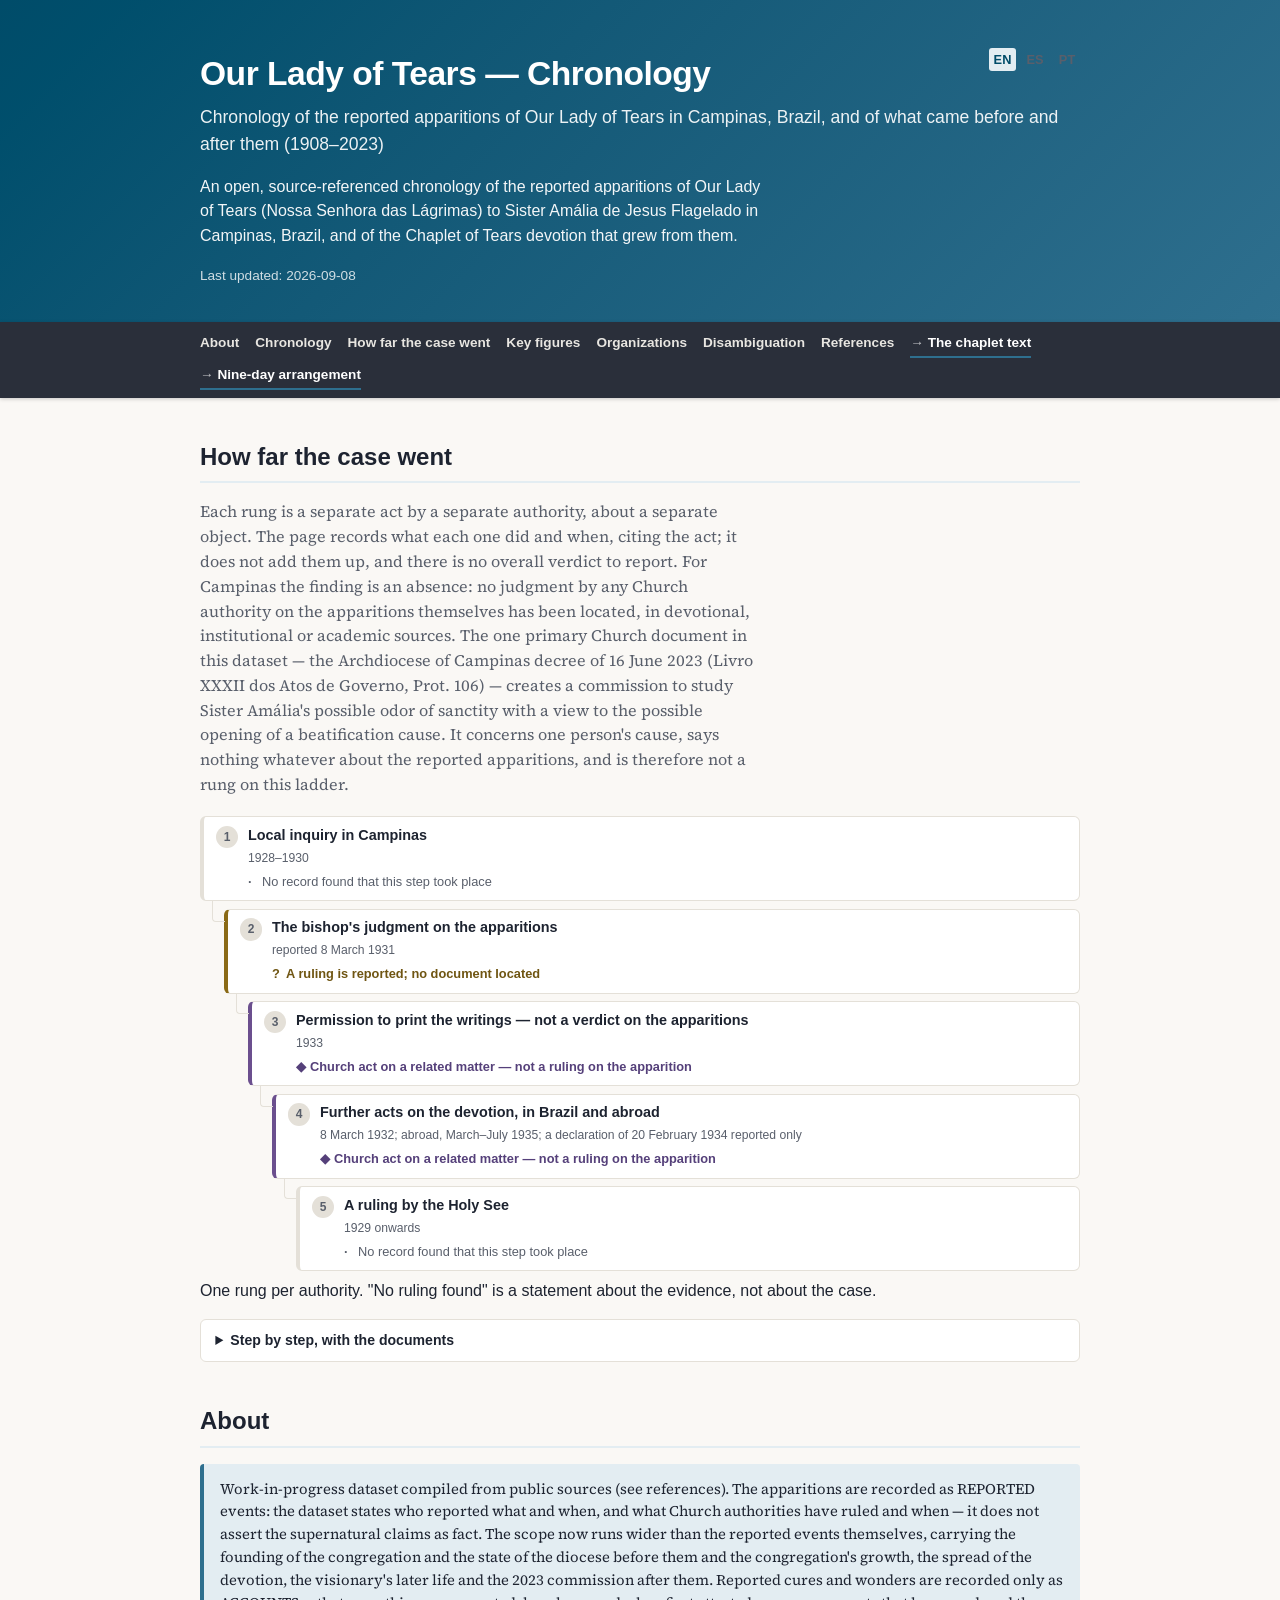
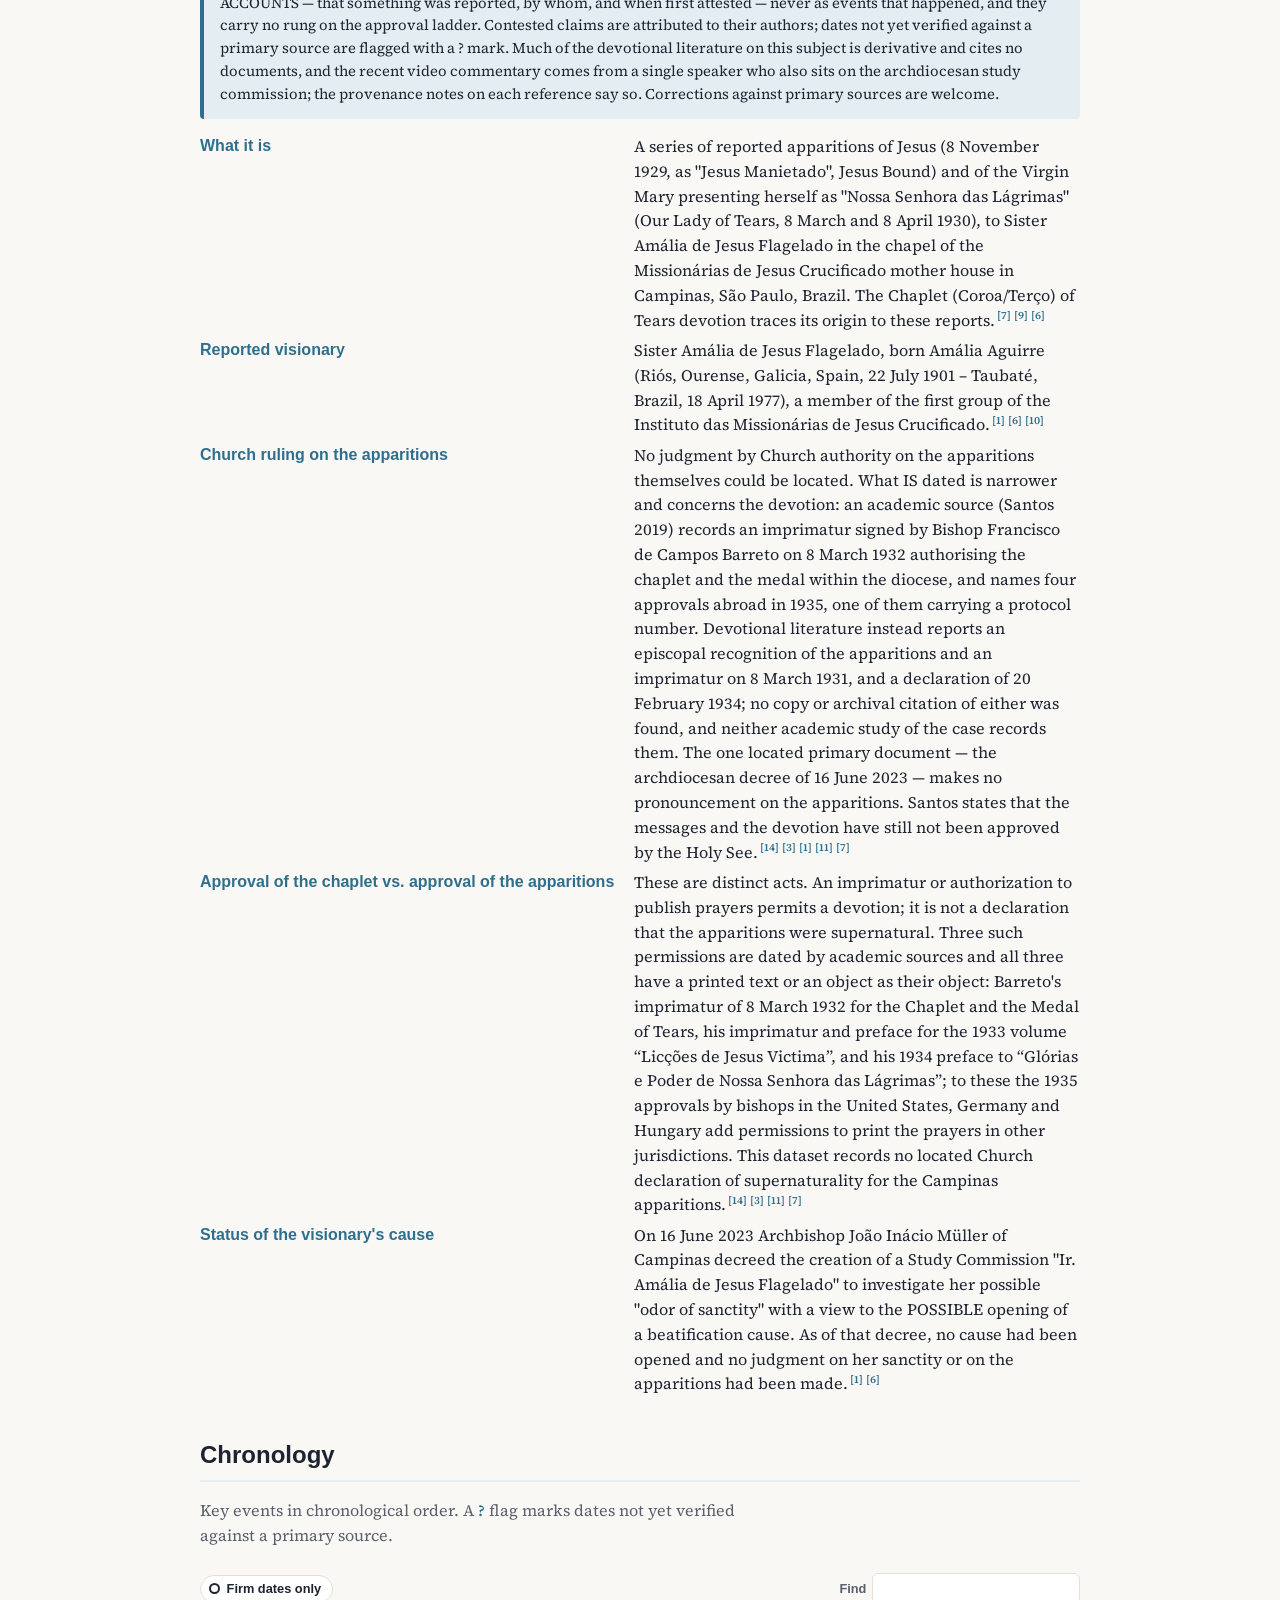
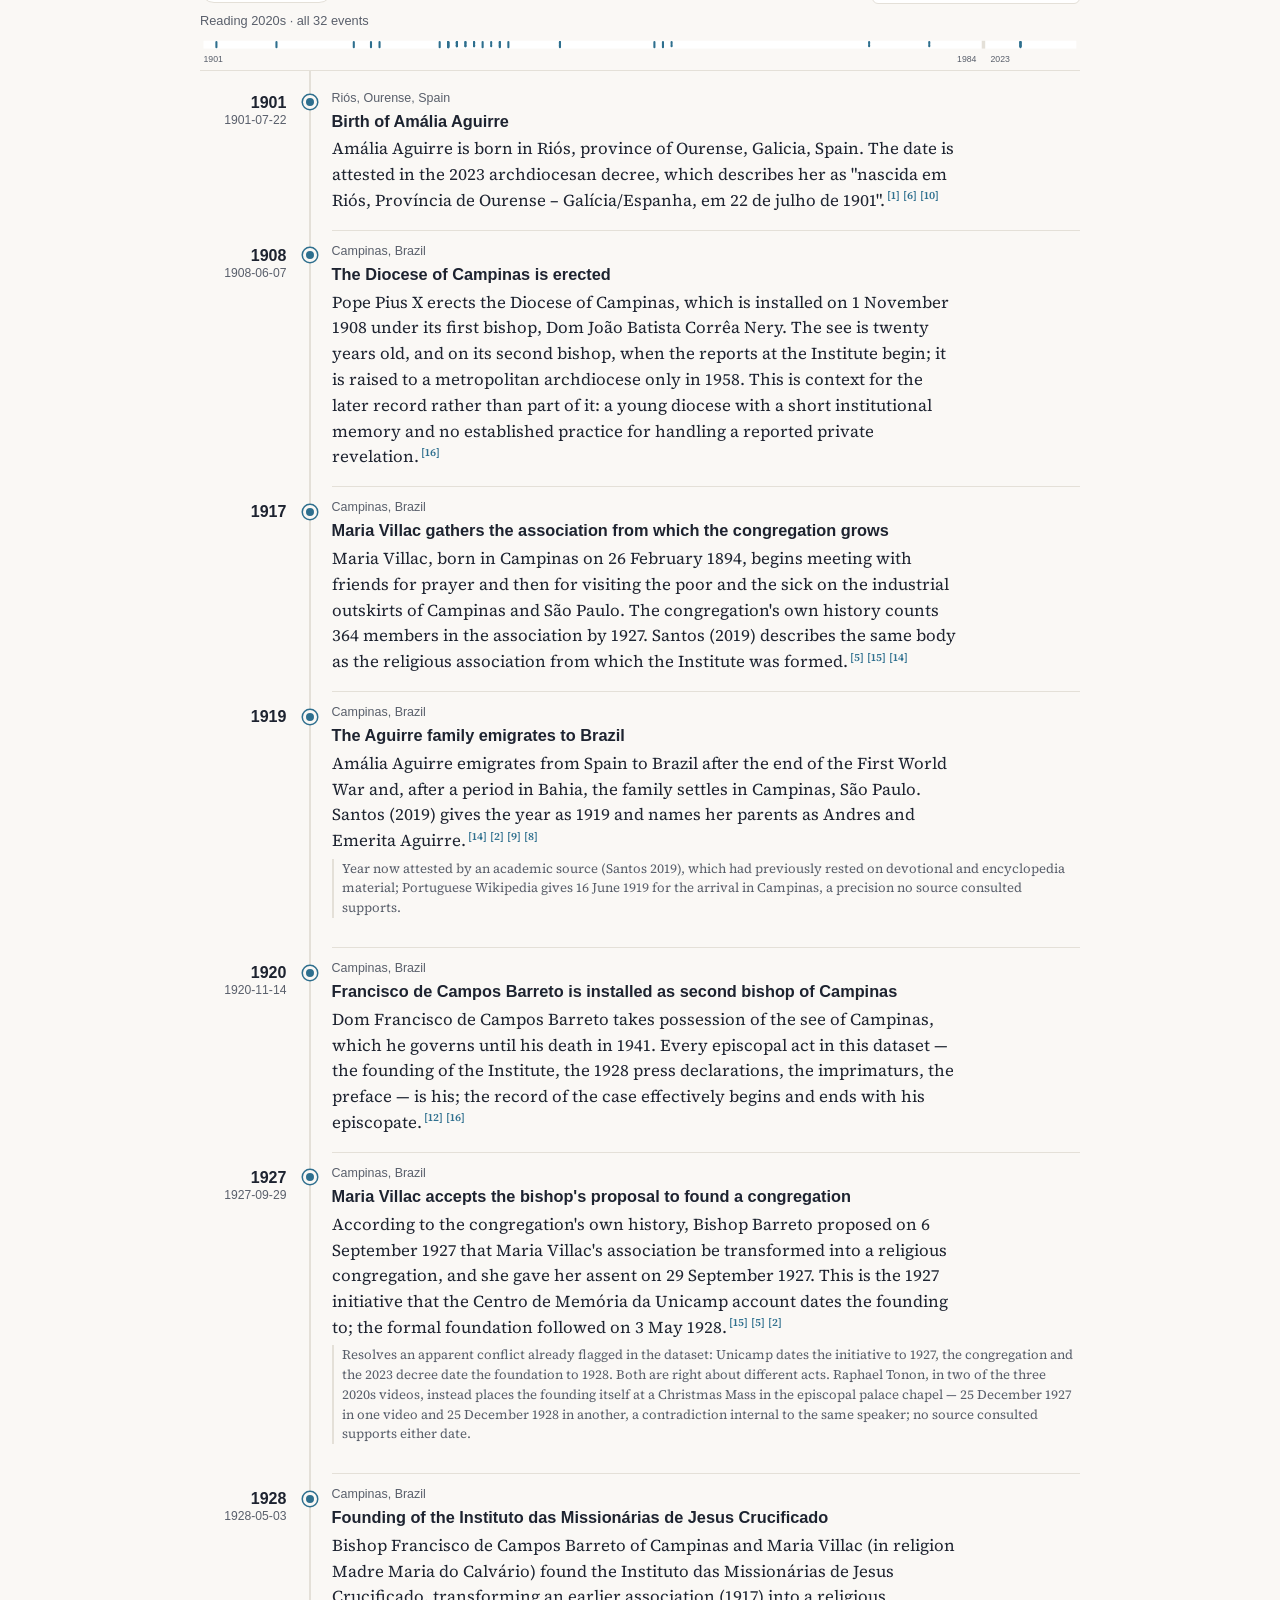
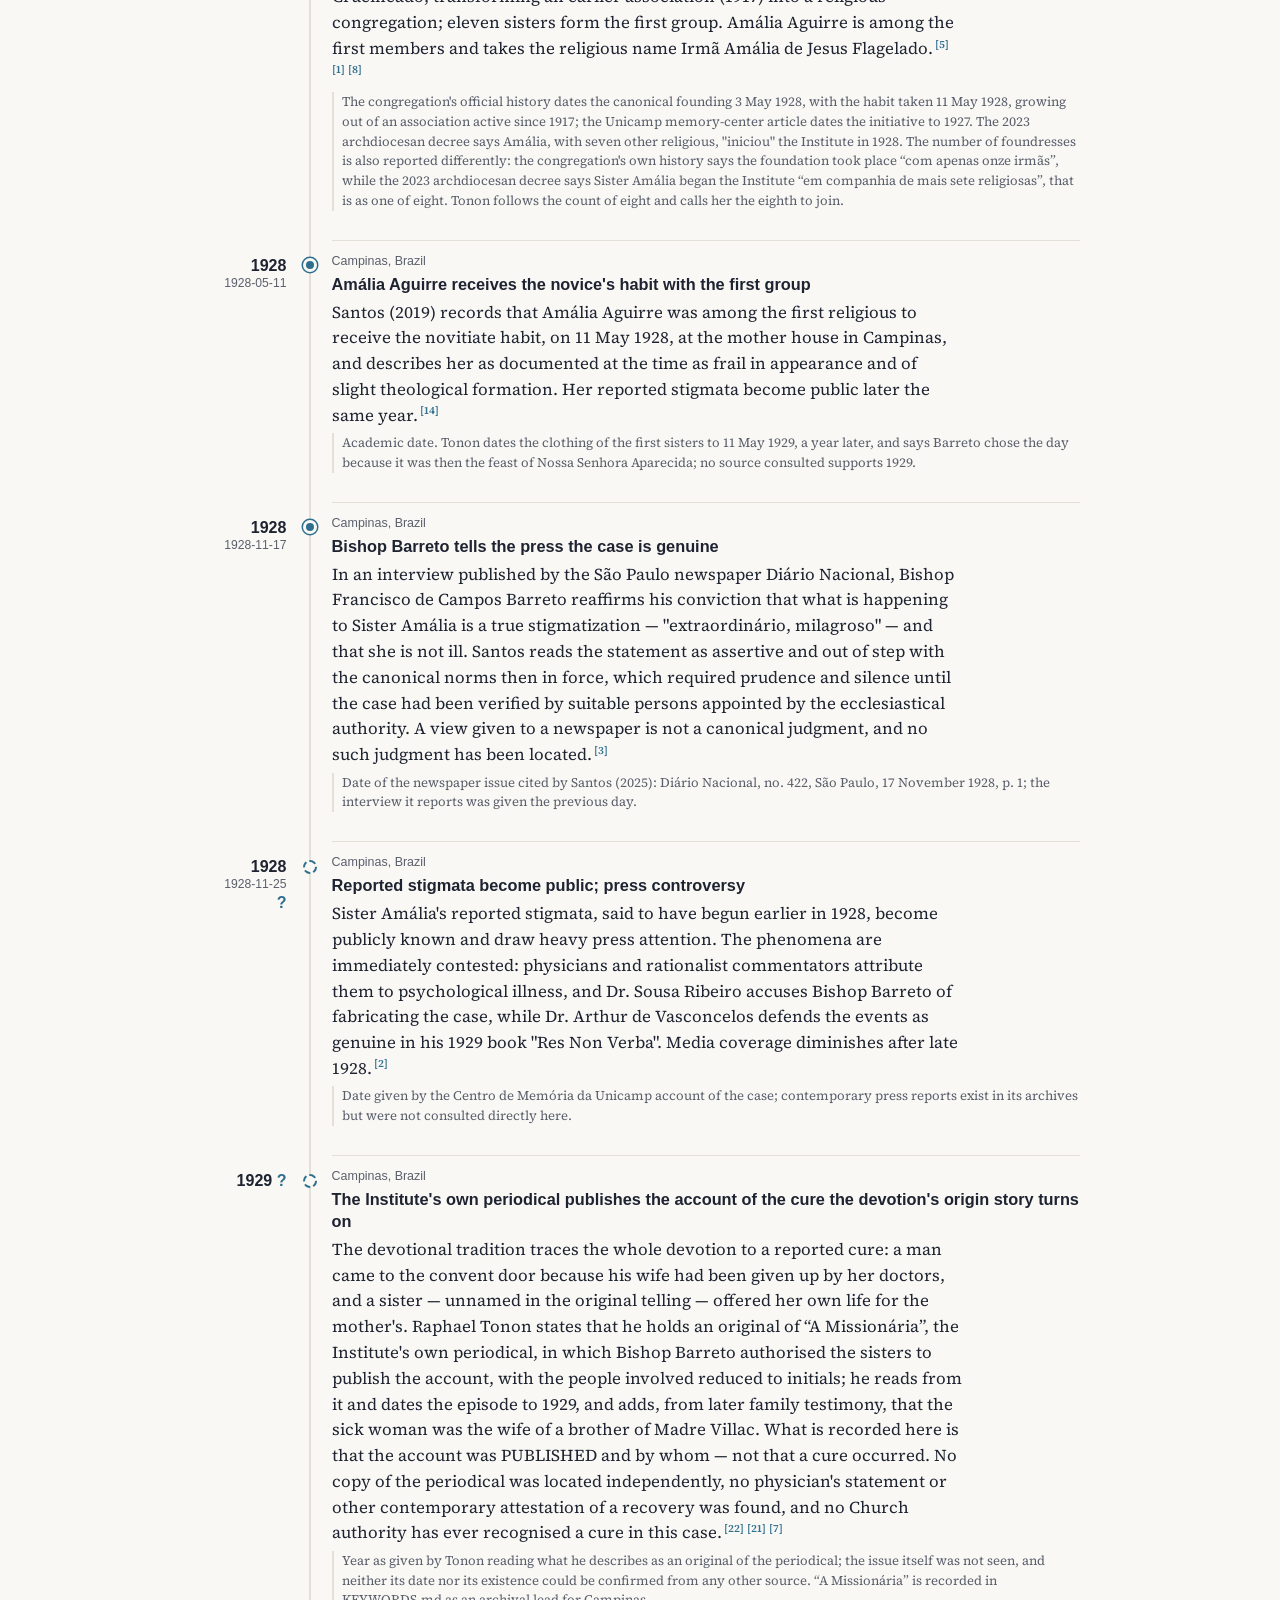
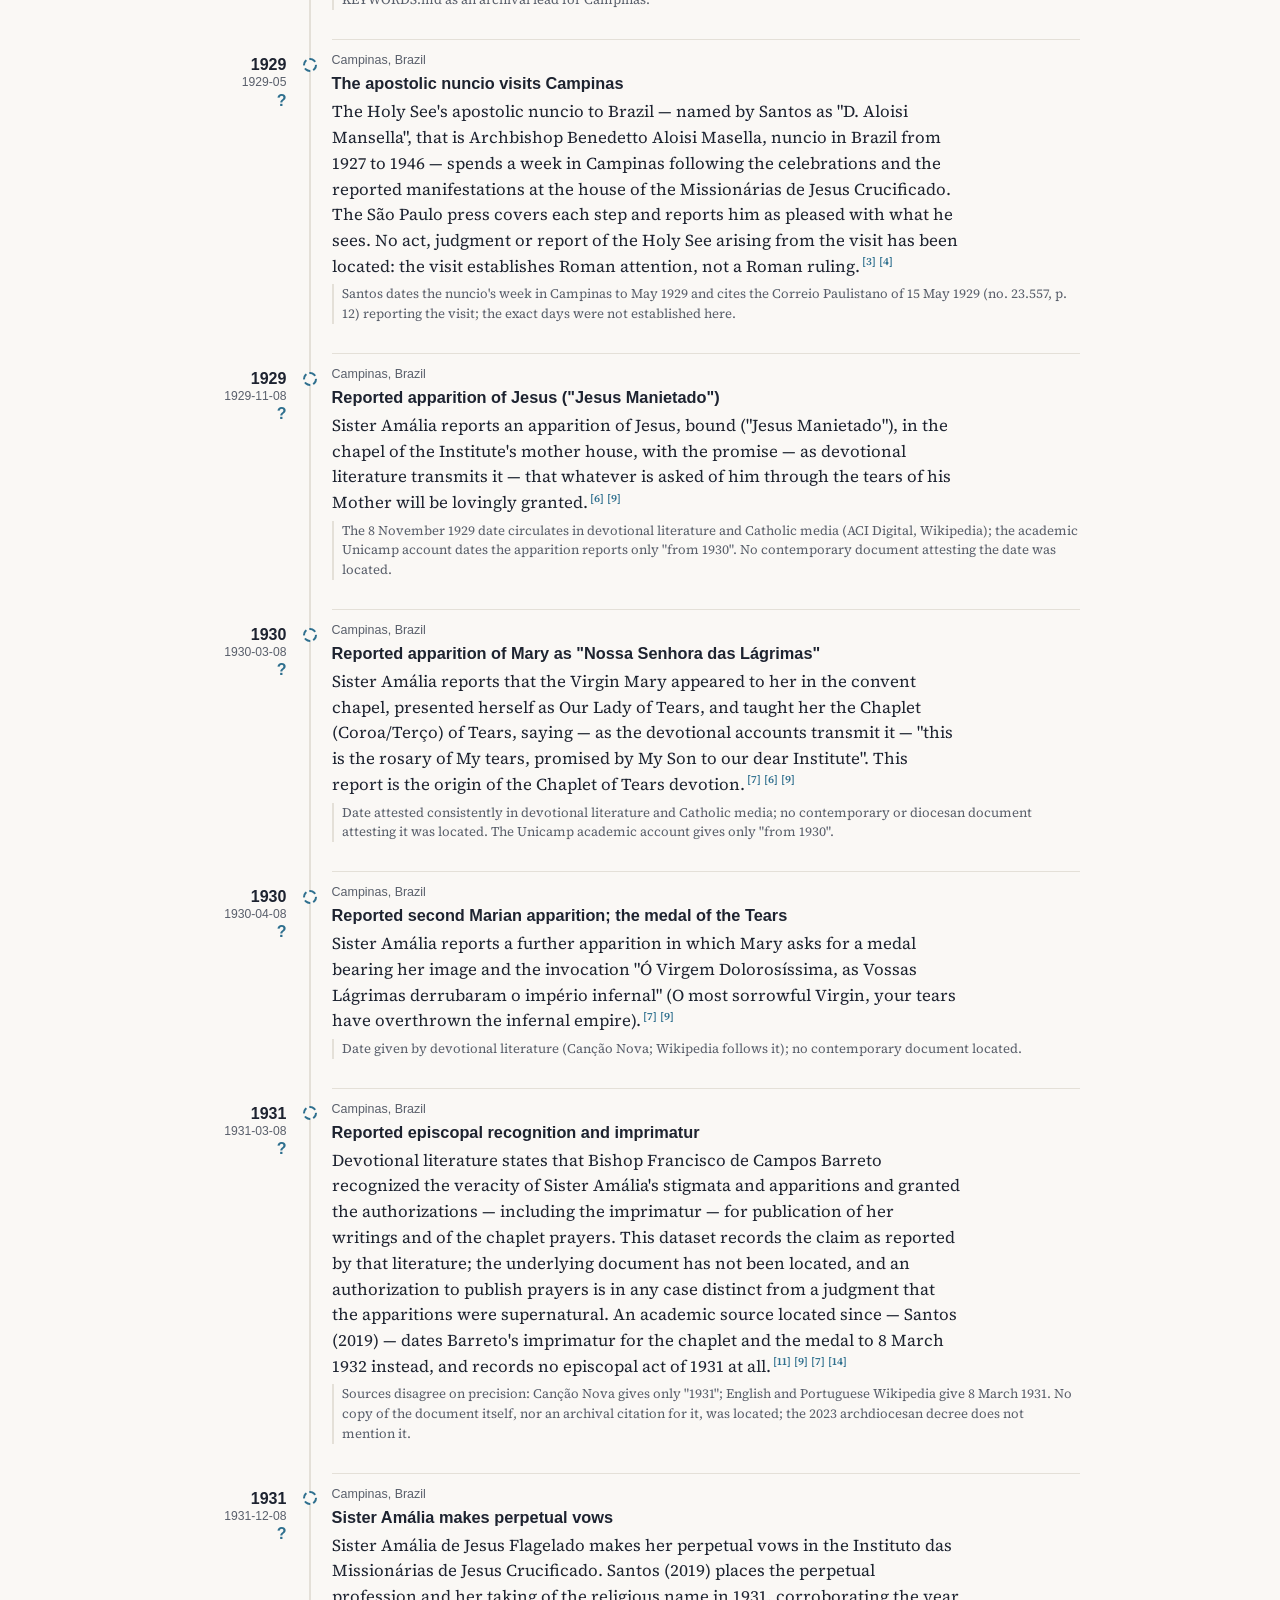
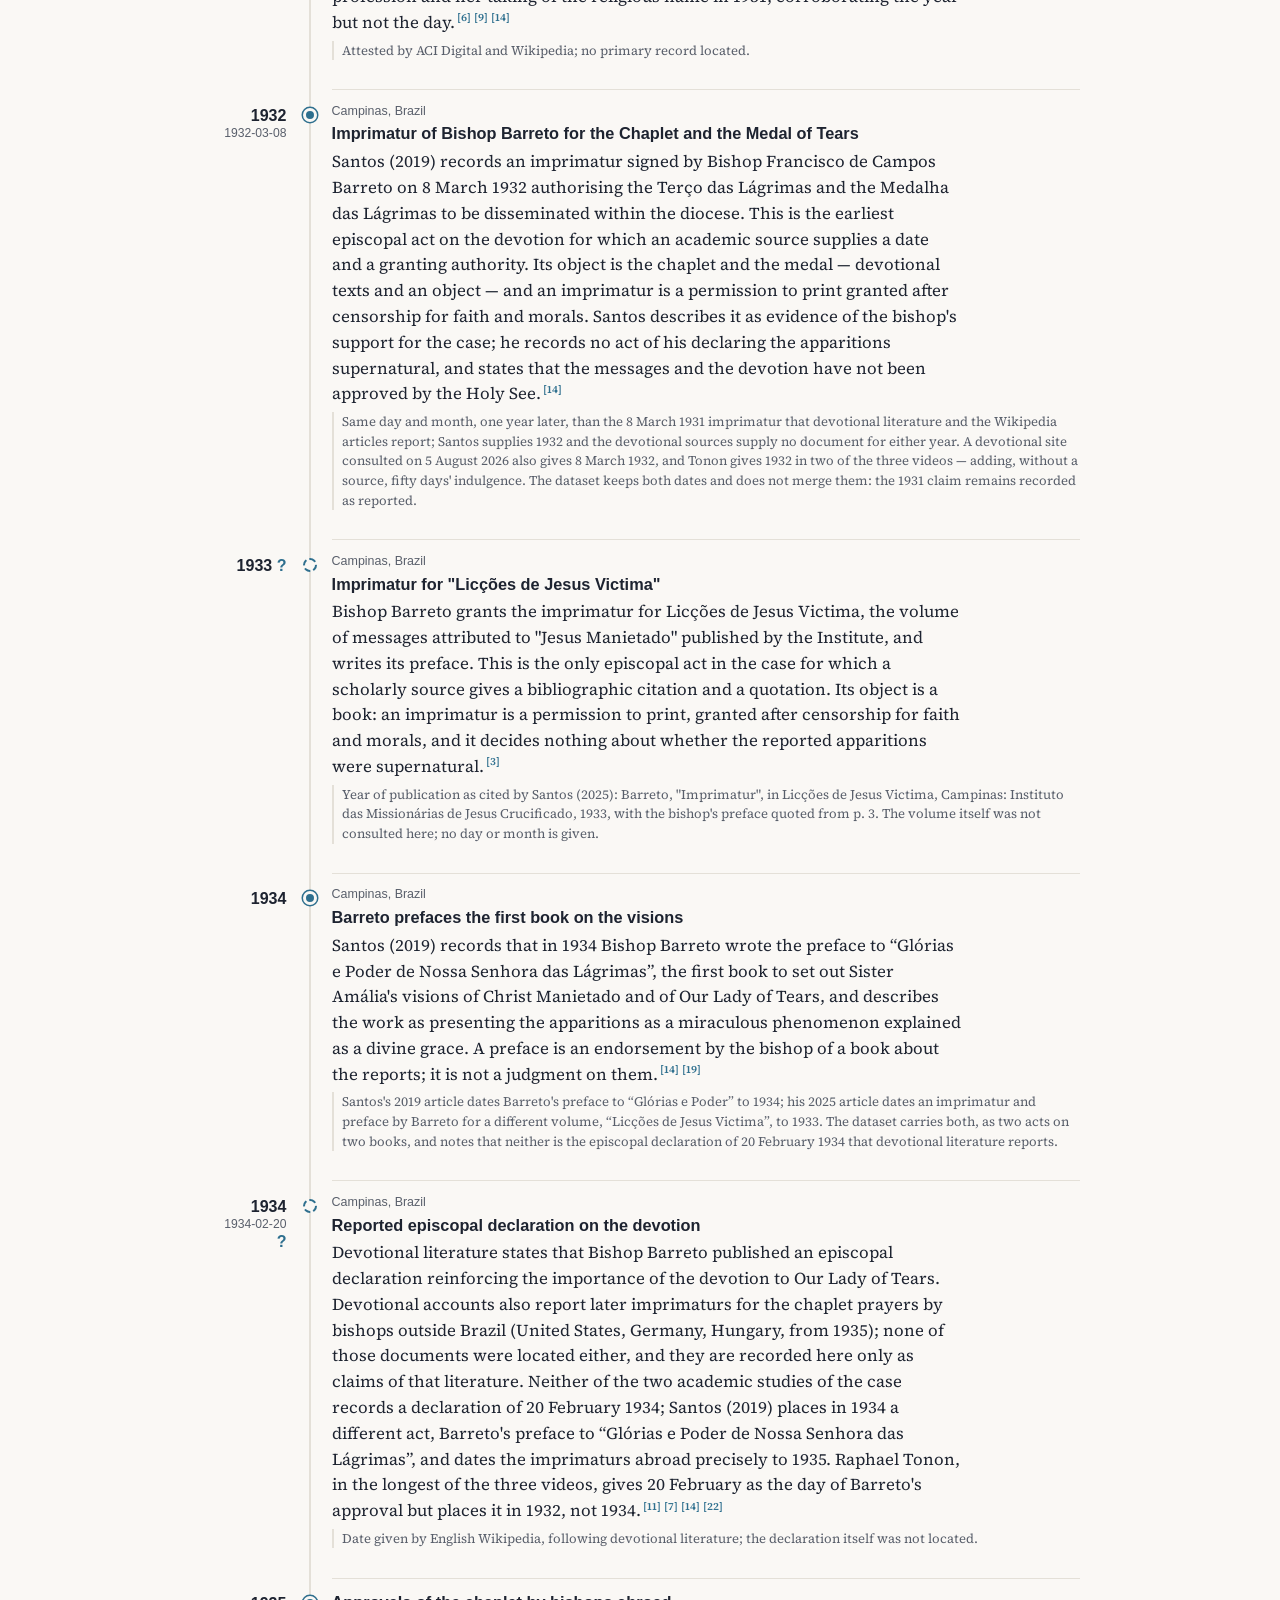
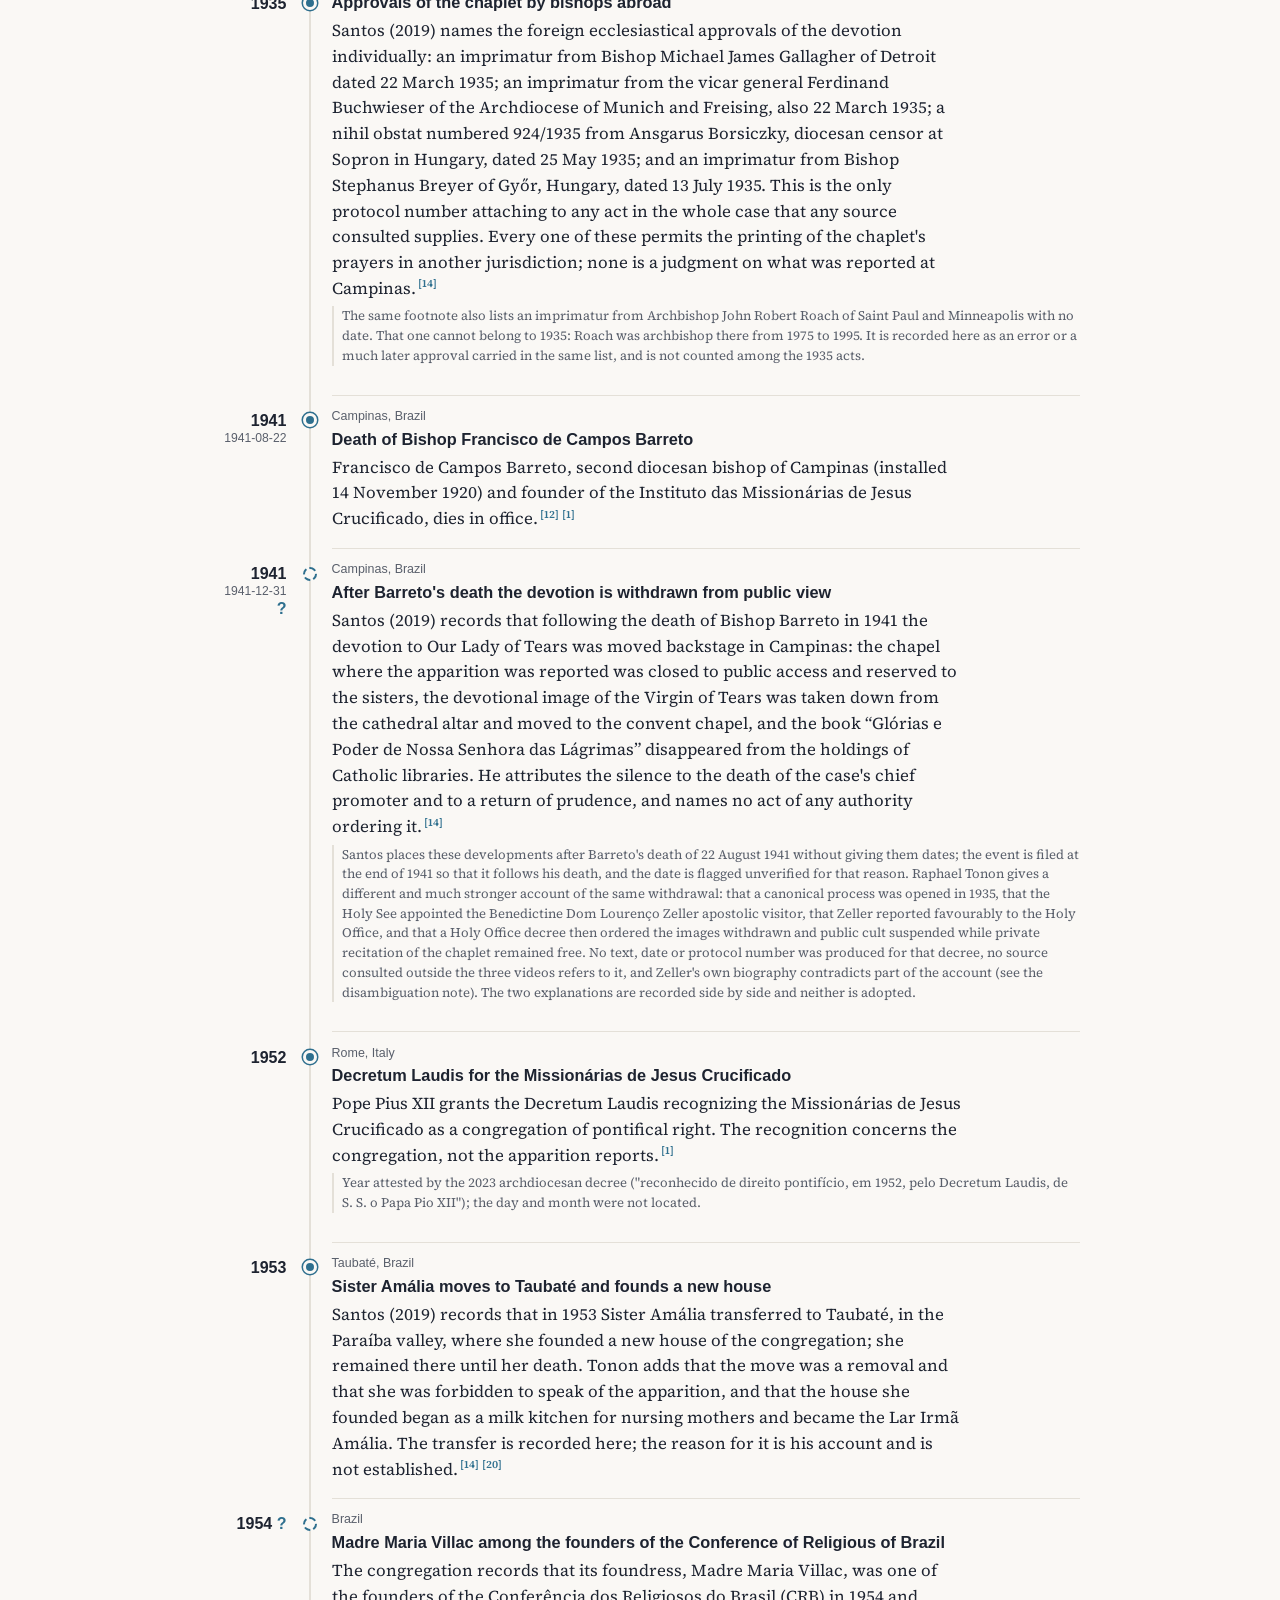
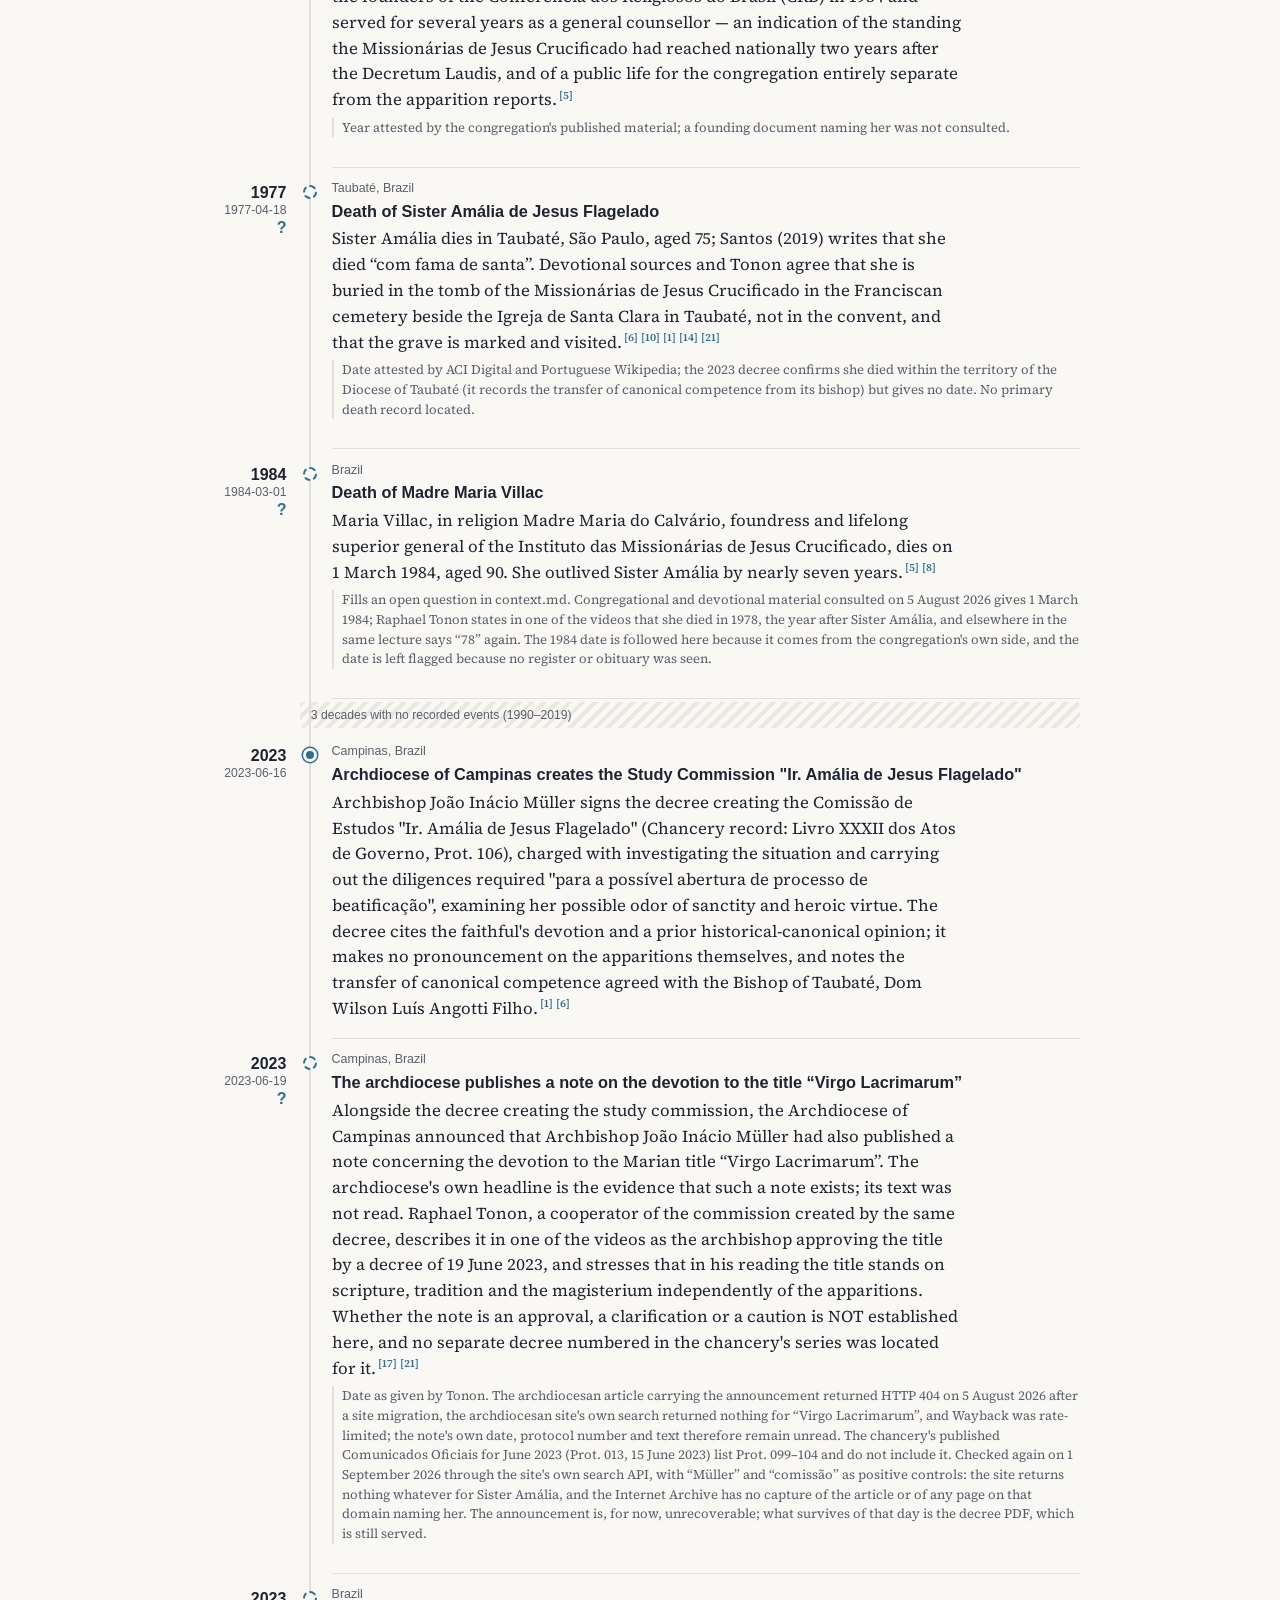
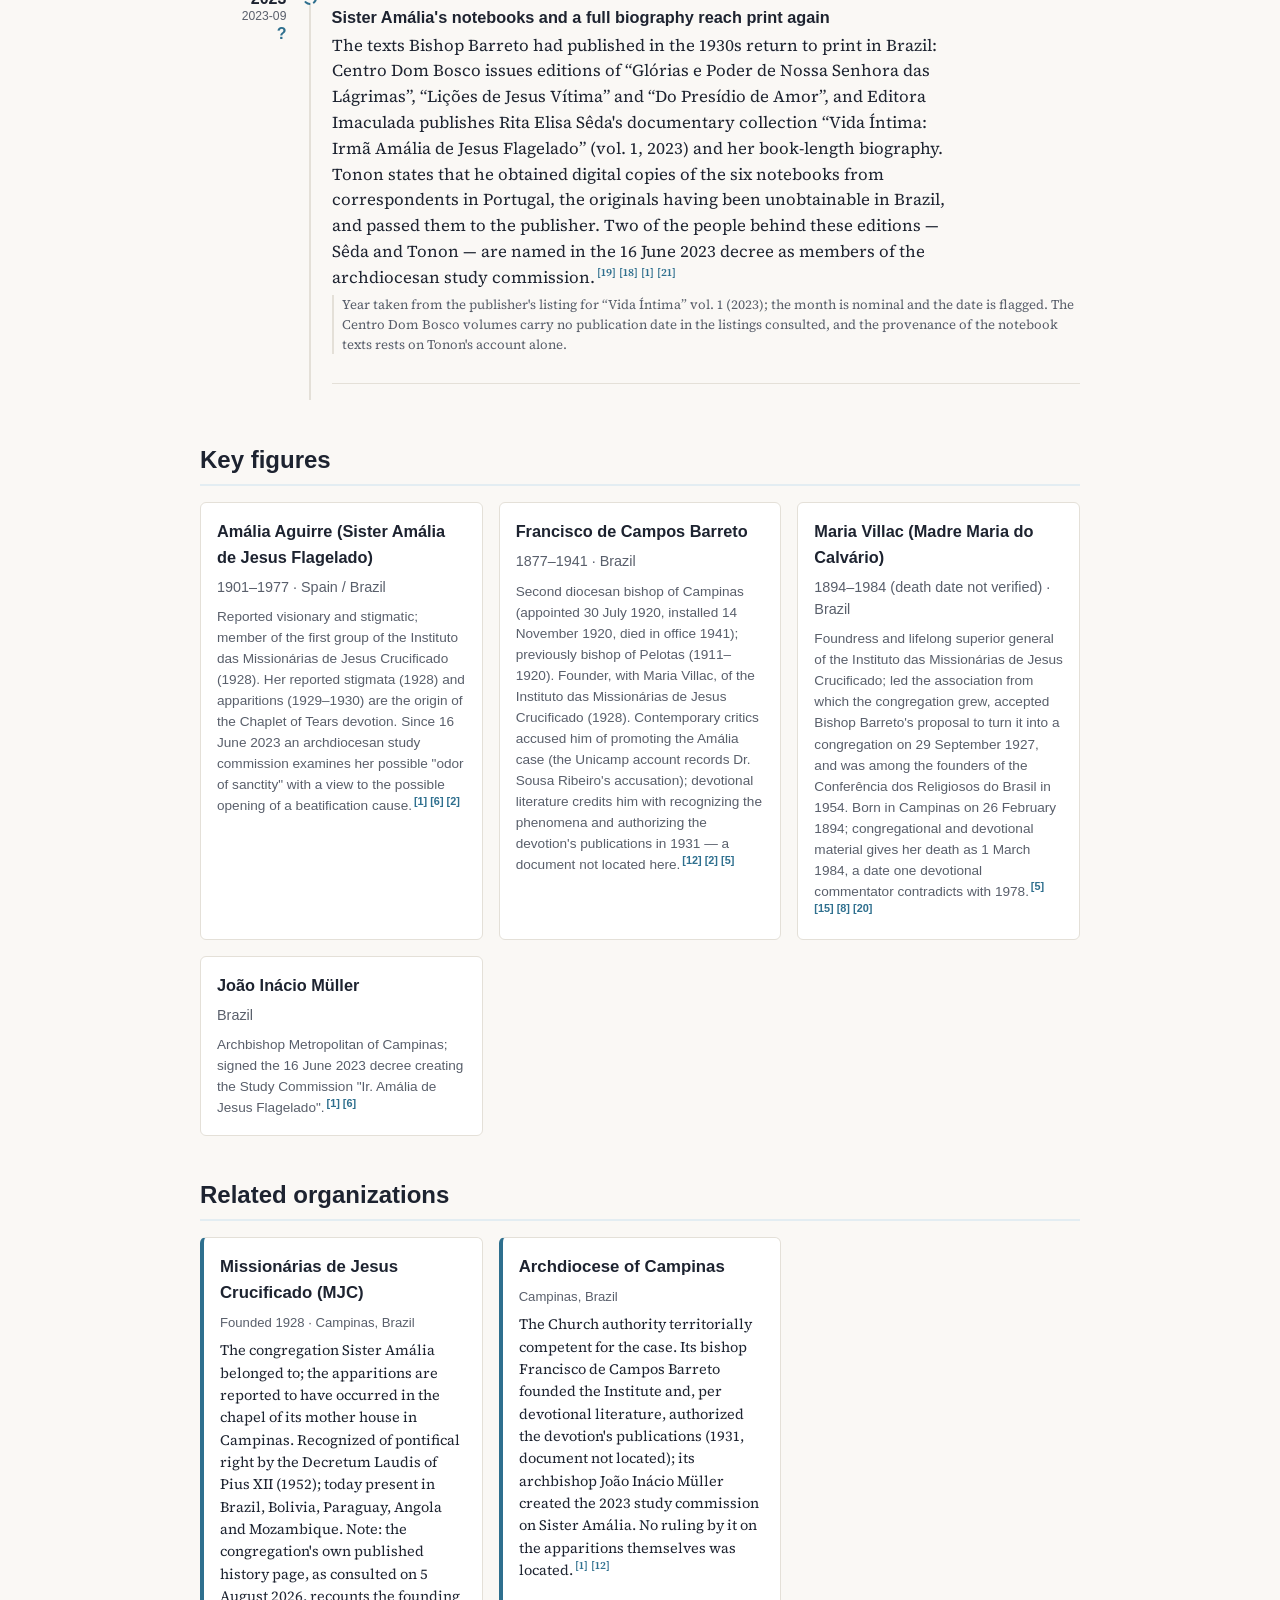
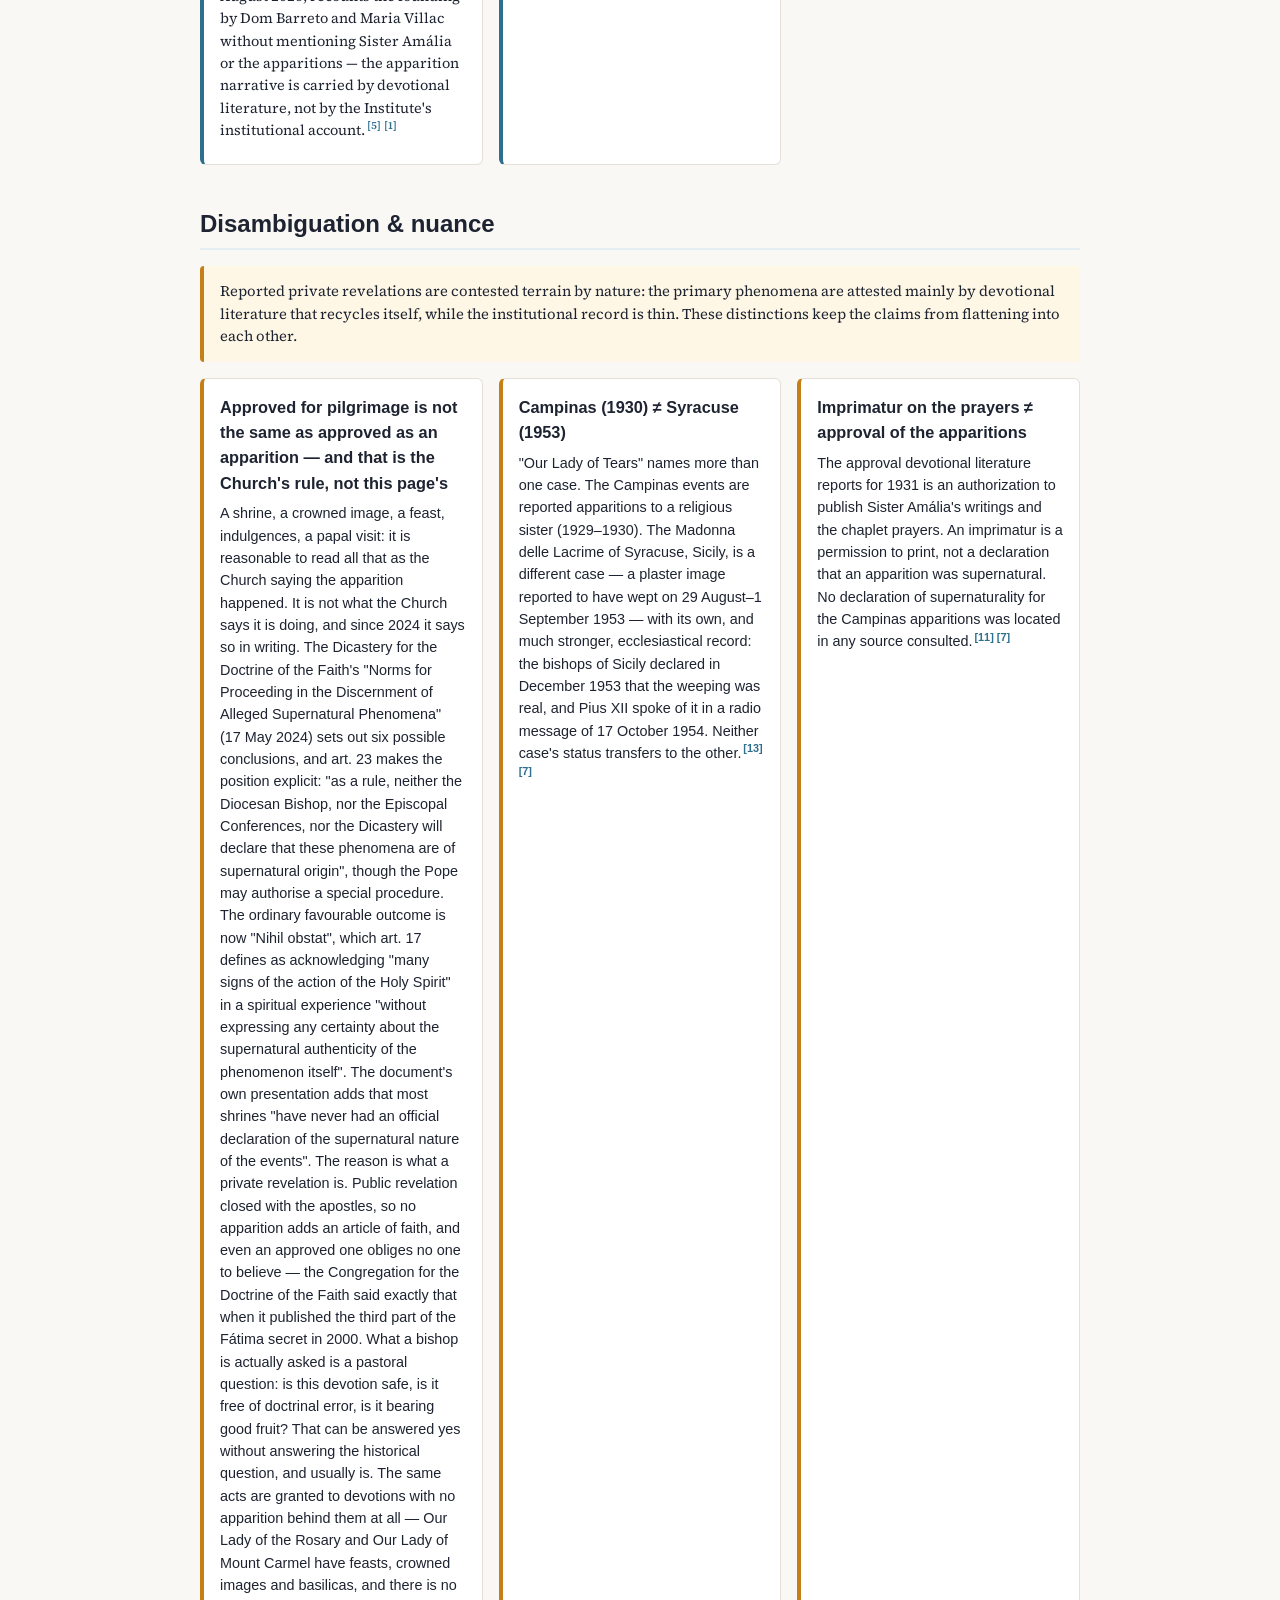
==== commit 1e0db8d9: "Adopt core#74/#118/#119/#120/#121/#123/#3: vocabulary, look, citations, disputed dates, shared tests" ====
--- a/docs/en/index.html
+++ b/docs/en/index.html
@@ -15,6 +15,7 @@
   </script>
   <link rel="stylesheet" href="../styles.css">
   <script src="../river.js" defer></script>
+  <script src="../cite.js" defer data-label="Reference" data-all="All references"></script>
   <link rel="canonical" href="https://cronologia.github.io/lagrimas/en/">
   <link rel="alternate" hreflang="en" href="https://cronologia.github.io/lagrimas/en/">
   <link rel="alternate" hreflang="es" href="https://cronologia.github.io/lagrimas/es/">
--- a/docs/styles.css
+++ b/docs/styles.css
@@ -2,7 +2,7 @@
   --bg: #faf8f5;
   --surface: #ffffff;
   --ink: #1d2330;
-  --muted: #6b7280;
+  --muted: #595f6b;
   --accent: #2e6f8e;
   --accent-dark: #1e4a60;
   --accent-soft: #e2eff5;
@@ -296,7 +296,7 @@
 .lang-switch { float: right; display: flex; gap: .35rem; align-items: center; font-size: .8rem; font-weight: 700; }
 .lang-switch a { color: var(--muted); text-decoration: none; padding: .1rem .3rem; border-radius: 3px; }
 .lang-switch a:hover { color: var(--accent); background: var(--accent-soft); }
-.lang-switch .lang-current { color: var(--accent); background: var(--accent-soft); padding: .1rem .3rem; border-radius: 3px; }
+.lang-switch .lang-current { color: var(--accent-dark); background: var(--accent-soft); padding: .1rem .3rem; border-radius: 3px; }
 
 /* Machine-translation disclaimer (non-English pages) */
 .i18n-disclaimer {
@@ -415,8 +415,8 @@
 /* Four steps of intensity — always alongside the printed number, never instead. */
 .sw-i1 { background: color-mix(in srgb, var(--accent) 12%, transparent); }
 .sw-i2 { background: color-mix(in srgb, var(--accent) 28%, transparent); }
-.sw-i3 { background: color-mix(in srgb, var(--accent) 46%, transparent); }
-.sw-i4 { background: color-mix(in srgb, var(--accent) 64%, transparent); }
+.sw-i3 { background: var(--accent); }
+.sw-i4 { background: var(--accent-dark); }
 .sw-i3 a, .sw-i4 a { color: #fff; }
 .sw-zero { background: transparent; }
 .sw-zero::after { content: '·'; color: var(--muted); }
@@ -675,9 +675,9 @@
 .rv-l0 { --c: var(--accent); }
 .rv-lanes .rv-l0 { --c: #4338a0; }
 .rv-l1 { --c: #13776d; }
-.rv-l2 { --c: #a8620f; }
+.rv-l2 { --c: #9d5c0e; }
 .rv-l3 { --c: #b0306a; }
-.rv-l4 { --c: #2f7fb5; }
+.rv-l4 { --c: #2a72a2; }
 .rv-l5 { --c: #5e7a1a; }
 .rv-l6 { --c: #8a5a44; }
 .rv-l7 { --c: #555f6d; }
@@ -748,6 +748,92 @@
   .rv-e { break-inside: avoid; }
   .rv-e[hidden] { display: grid; }
   .rv-card { animation: none; }
+}
+
+.rv-ribbon .rv-hl { font-size: 9.5px; font-weight: 700; fill: var(--ink); }
+.rv-ribbon .rv-hl-tick { stroke: var(--ink); stroke-width: 1; stroke-dasharray: 2 2; opacity: .55; }
+.rv-claims { margin: .55rem 0 0; font-size: .86rem; }
+.rv-claims-h { margin: 0 0 .3rem; font-size: .72rem; font-weight: 700; letter-spacing: .04em; text-transform: uppercase; color: var(--muted); }
+.rv-claims-h span { font-weight: 600; letter-spacing: 0; text-transform: none; margin-left: .3rem; }
+.rv-span { position: relative; height: 12px; margin: 0 .4rem .35rem; border-bottom: 1px solid var(--line); max-width: 22rem; }
+.rv-span i, .rv-span b { position: absolute; bottom: -1px; }
+.rv-span .rv-ct { width: 2px; height: 9px; margin-left: -1px; background: var(--accent); }
+.rv-span .rv-cr { height: 5px; min-width: 2px; background: color-mix(in srgb, var(--accent) 45%, transparent); border: 1px solid var(--accent); border-radius: 2px; }
+.rv-span b { width: 9px; height: 9px; margin-left: -4.5px; bottom: -5px; border-radius: 50%; background: var(--bg); border: 2px solid var(--accent); }
+.rv-claims ul { margin: 0; padding-left: 1.1rem; }
+.rv-claims li { margin: .1rem 0; }
+.rv-cyr { font-weight: 700; font-variant-numeric: tabular-nums; }
+
+/* ---------------------------------------------------------------------------
+   Citation previews (core#119): a click or tap on [n] shows the reference
+   beside the claim (src/cite.js). Colours come from the page tokens, so the
+   dark scheme needs nothing of its own. Never printed.
+   --------------------------------------------------------------------------- */
+.cite-pop {
+  position: fixed; inset: auto; margin: 0; max-width: min(26rem, calc(100vw - 16px));
+  padding: .7rem .85rem .6rem; background: var(--surface); color: var(--ink);
+  border: 1px solid var(--line); border-radius: 8px; font-size: .88rem; line-height: 1.45;
+  box-shadow: 0 8px 28px rgb(0 0 0 / .18);
+}
+.cite-pop-head { margin: 0 0 .3rem; font-size: .72rem; font-weight: 700; letter-spacing: .04em; text-transform: uppercase; color: var(--muted); }
+.cite-pop-body > a:first-child { font-weight: 600; }
+.cite-pop-body .ref-meta { margin-top: .15rem; }
+.cite-pop-foot { margin: .5rem 0 0; font-size: .8rem; }
+sup.cite a[aria-expanded] { text-decoration: underline; }
+@media print { .cite-pop { display: none !important; } }
+
+/* ---------------------------------------------------------------------------
+   Look and feel (core#118): a text face for the prose, and a palette derived
+   from one colour. Source Serif 4 (SIL OFL, src/fonts/OFL.txt) is self-hosted
+   - no font CDN, nothing that tracks readers - in two subsets: Latin (en, es,
+   pt) and Latin Extended, which a page downloads only if it uses one of its
+   characters. Navigation, labels, tables and figures stay in the system
+   face; only running prose takes the serif, with old-style figures.
+   Each site declares --accent; the dark shade and the soft tint derive from
+   it in OKLCH, calibrated against the 23 hand-tuned pairs (mean deltaE 0.02
+   and 0.009). A browser without relative colour syntax keeps the site's own
+   declared values.
+   --------------------------------------------------------------------------- */
+@font-face { font-family: 'Source Serif 4'; font-style: normal; font-weight: 400; font-display: swap;
+  src: url('fonts/source-serif-4-latin-400-normal.woff2') format('woff2'); unicode-range: U+0000-00FF,U+0131,U+0152-0153,U+02BB-02BC,U+02C6,U+02DA,U+02DC,U+0304,U+0308,U+0329,U+2000-206F,U+20AC,U+2122,U+2191,U+2193,U+2212,U+2215,U+FEFF,U+FFFD; }
+@font-face { font-family: 'Source Serif 4'; font-style: italic; font-weight: 400; font-display: swap;
+  src: url('fonts/source-serif-4-latin-400-italic.woff2') format('woff2'); unicode-range: U+0000-00FF,U+0131,U+0152-0153,U+02BB-02BC,U+02C6,U+02DA,U+02DC,U+0304,U+0308,U+0329,U+2000-206F,U+20AC,U+2122,U+2191,U+2193,U+2212,U+2215,U+FEFF,U+FFFD; }
+@font-face { font-family: 'Source Serif 4'; font-style: normal; font-weight: 600; font-display: swap;
+  src: url('fonts/source-serif-4-latin-600-normal.woff2') format('woff2'); unicode-range: U+0000-00FF,U+0131,U+0152-0153,U+02BB-02BC,U+02C6,U+02DA,U+02DC,U+0304,U+0308,U+0329,U+2000-206F,U+20AC,U+2122,U+2191,U+2193,U+2212,U+2215,U+FEFF,U+FFFD; }
+@font-face { font-family: 'Source Serif 4'; font-style: normal; font-weight: 400; font-display: swap;
+  src: url('fonts/source-serif-4-latin-ext-400-normal.woff2') format('woff2'); unicode-range: U+0100-02BA,U+02BD-02C5,U+02C7-02CC,U+02CE-02D7,U+02DD-02FF,U+0304,U+0308,U+0329,U+1D00-1DBF,U+1E00-1E9F,U+1EF2-1EFF,U+2020,U+20A0-20AB,U+20AD-20C0,U+2113,U+2C60-2C7F,U+A720-A7FF; }
+@font-face { font-family: 'Source Serif 4'; font-style: italic; font-weight: 400; font-display: swap;
+  src: url('fonts/source-serif-4-latin-ext-400-italic.woff2') format('woff2'); unicode-range: U+0100-02BA,U+02BD-02C5,U+02C7-02CC,U+02CE-02D7,U+02DD-02FF,U+0304,U+0308,U+0329,U+1D00-1DBF,U+1E00-1E9F,U+1EF2-1EFF,U+2020,U+20A0-20AB,U+20AD-20C0,U+2113,U+2C60-2C7F,U+A720-A7FF; }
+@font-face { font-family: 'Source Serif 4'; font-style: normal; font-weight: 600; font-display: swap;
+  src: url('fonts/source-serif-4-latin-ext-600-normal.woff2') format('woff2'); unicode-range: U+0100-02BA,U+02BD-02C5,U+02C7-02CC,U+02CE-02D7,U+02DD-02FF,U+0304,U+0308,U+0329,U+1D00-1DBF,U+1E00-1E9F,U+1EF2-1EFF,U+2020,U+20A0-20AB,U+20AD-20C0,U+2113,U+2C60-2C7F,U+A720-A7FF; }
+:root { --font-text: 'Source Serif 4', Georgia, 'Times New Roman', serif; }
+@supports (color: oklch(from red l c h)) {
+  :root {
+    --accent-dark: oklch(from var(--accent) calc(l * .76) c h);
+    --accent-soft: oklch(from var(--accent) .94 calc(c * .15) h);
+  }
+}
+.rv-text, .date-note, .section-intro, .rv-claims li, .notice, blockquote,
+#about p, #about li, #about dd,
+.cat-item p:not([class]), .related-card p:not([class]), .party-card p:not([class]) {
+  font-family: var(--font-text); font-variant-numeric: oldstyle-nums proportional-nums;
+}
+.rv-text { font-size: 1.04rem; line-height: 1.55; }
+
+/* ---------------------------------------------------------------------------
+   Print (core#3): the page on paper. On screen a reference is a link; on paper
+   it is only useful with its address, and with the archived copy's address
+   when the live one may be gone. Headings never end a page.
+   --------------------------------------------------------------------------- */
+@page { margin: 16mm 14mm; }
+@media print {
+  ol.references a[href^="http"]:not(.archive-link)::after,
+  ol.references a.archive-link::after {
+    content: " <" attr(href) ">"; font-size: .72rem; font-weight: 400; color: #444; word-break: break-all;
+  }
+  h2, h3 { break-after: avoid; page-break-after: avoid; }
+  .notice, ol.references li, .rv-claims { break-inside: avoid; page-break-inside: avoid; }
+  .rv-empty, .rv-status { display: none; }
 }
 
 /* This site's own rules for dark mode: rules that exist only in this
@@ -807,6 +893,13 @@
   .al-adjacent .al-node-status, .al-adjacent .al-status { color: #c3a9e8; }
   .rv-l0 { --c: var(--accent-hi); }
   .rv-lanes .rv-l0 { --c: #9d93ff; }
+  /* The light scheme's solid heat steps would sink into the dark page; the
+     translucent steps keep the scale reading dark-to-bright. */
+  .sw-i3 { background: color-mix(in srgb, var(--accent) 46%, transparent); }
+  .sw-i4 { background: color-mix(in srgb, var(--accent) 64%, transparent); }
+  .rv-span .rv-ct { background: var(--accent-hi); }
+  .rv-span .rv-cr { border-color: var(--accent-hi); background: color-mix(in srgb, var(--accent-hi) 35%, transparent); }
+  .rv-span b { border-color: var(--accent-hi); }
   .rv-l1 { --c: #4fc4b5; } .rv-l2 { --c: #e3a24f; } .rv-l3 { --c: #f07aa8; }
   .rv-l4 { --c: #6fb4e8; } .rv-l5 { --c: #a8c25a; } .rv-l6 { --c: #d49a7e; } .rv-l7 { --c: #a3adbb; }
   .rv-win { fill: var(--accent-hi); stroke: var(--accent-hi); }
